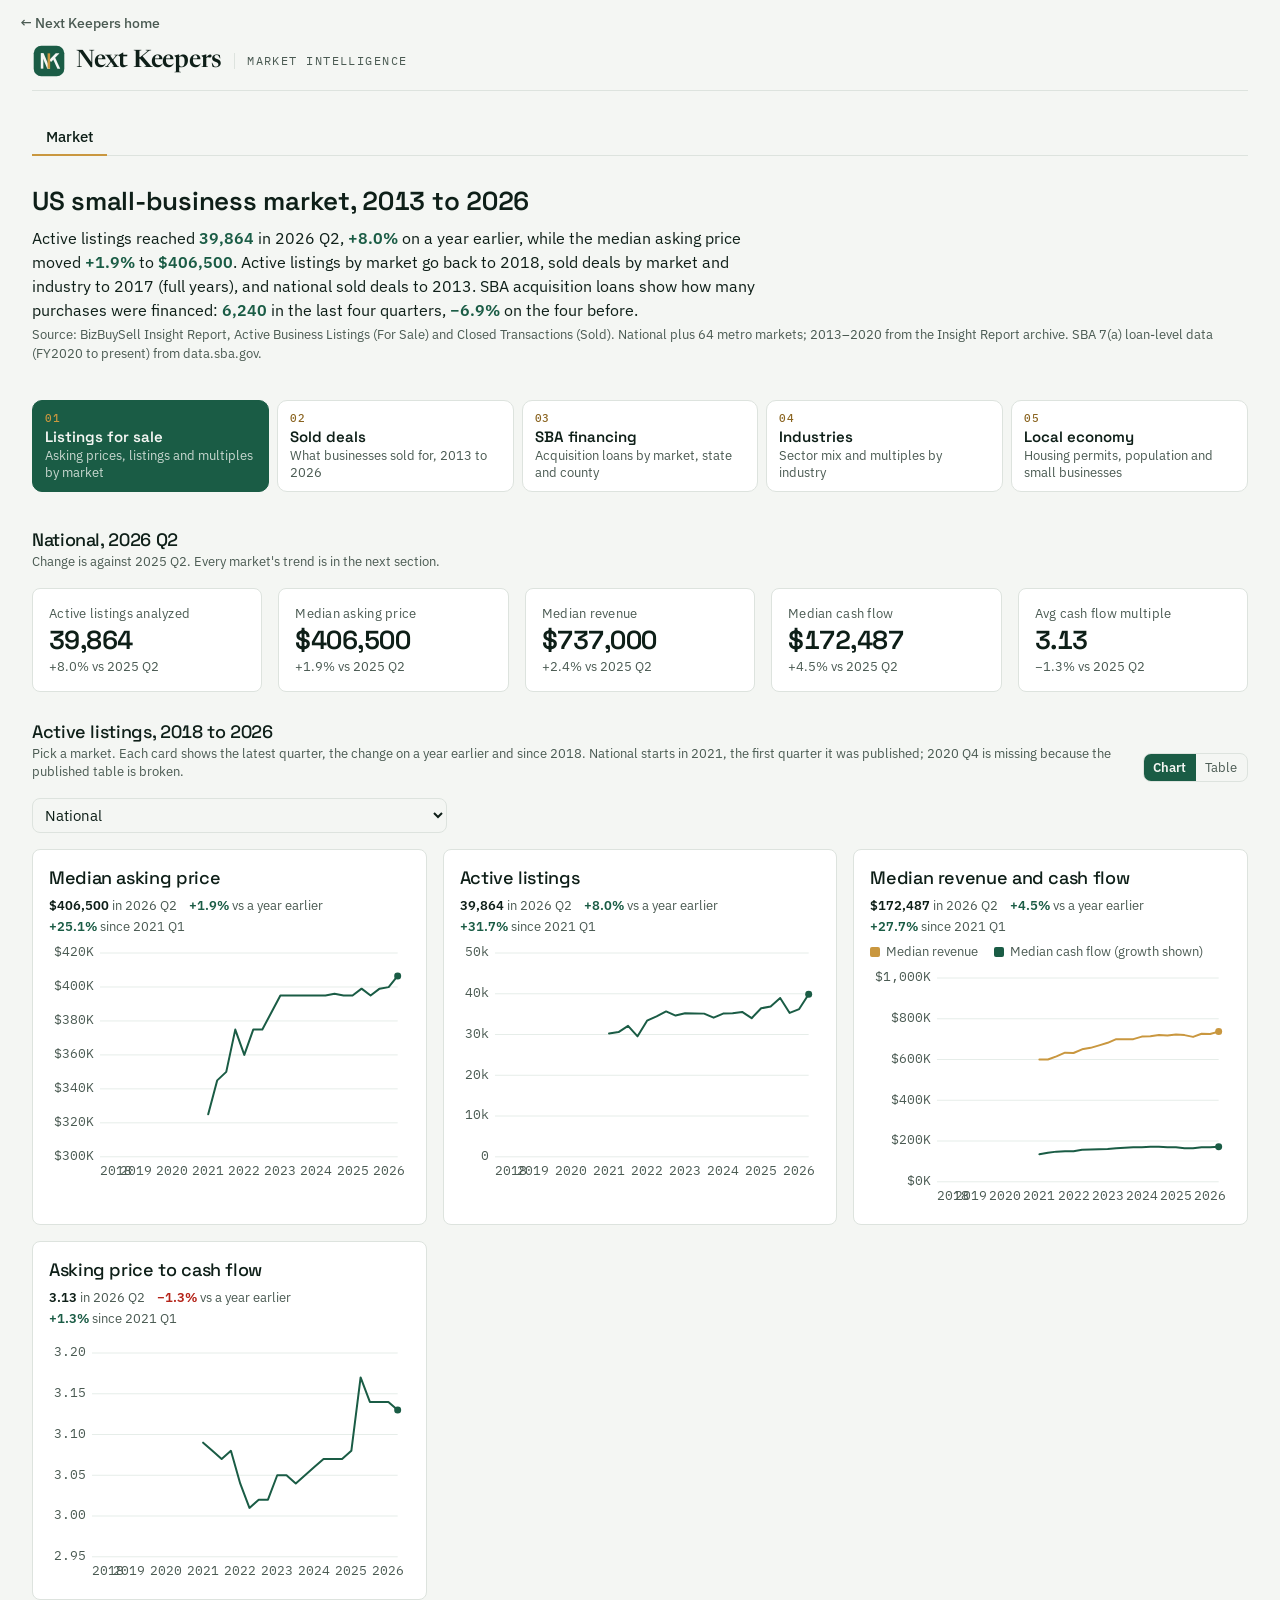
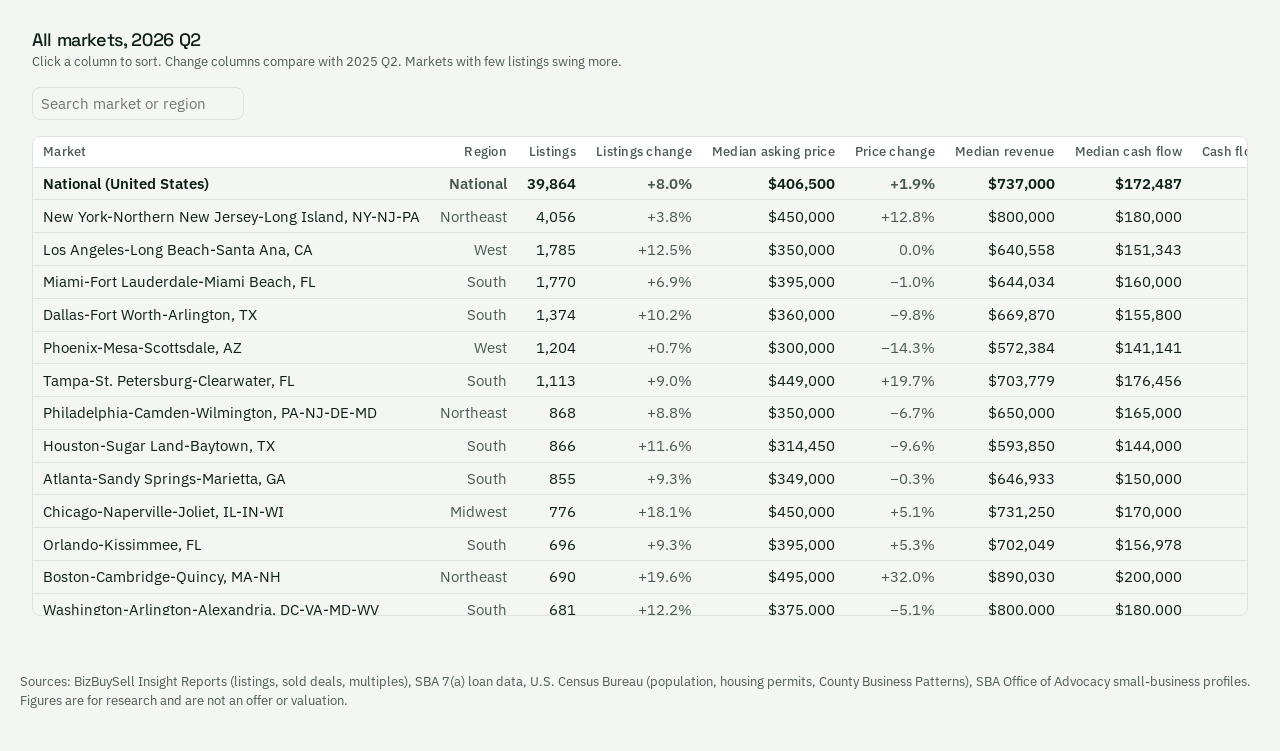
==== dashboard/index.html @ ddbd8c51 "Add Next Keepers landing page and market dashboard Static site for GitHub Pages: - index.html: landi" ====
<!doctype html>
<html lang="en">
<head>
<meta charset="utf-8">
<meta name="viewport" content="width=device-width, initial-scale=1">
<title>Market Intelligence | Next Keepers</title>
<meta name="description" content="US small-business market data: active listings, sold deals, multiples, SBA acquisition financing and local economy, 2013 to 2026.">
<link rel="icon" href="data:image/svg+xml,%3Csvg xmlns='http://www.w3.org/2000/svg' viewBox='0 0 120 120'%3E%3Crect x='6' y='6' width='108' height='108' rx='27' fill='%231A5C45'/%3E%3Crect x='31' y='33' width='9' height='54' fill='%23F4F6F3'/%3E%3Cpath d='M31 33H41L64 87H54z' fill='%23F4F6F3'/%3E%3Crect x='55' y='33' width='9' height='54' fill='%23C9973F'/%3E%3C/svg%3E">
<link rel="preconnect" href="https://fonts.googleapis.com">
<link rel="preconnect" href="https://fonts.gstatic.com" crossorigin>
<link rel="stylesheet" href="https://fonts.googleapis.com/css2?family=Newsreader:opsz,wght@6..72,500..600&family=Space+Grotesk:wght@500;600;700&family=IBM+Plex+Sans:wght@400;500;600&family=IBM+Plex+Mono:wght@400;500&display=swap">
<style>
html, body { margin: 0; background: #F4F6F3; }
@media (prefers-color-scheme: dark) { :root:not([data-theme="light"]) html, :root:not([data-theme="light"]) body { background: #0E1F18; } }
.site-back { display: block; max-width: 1280px; margin: 0 auto; padding: 14px 20px 0; box-sizing: border-box; font: 500 14px 'IBM Plex Sans', system-ui, sans-serif; }
.site-back a { color: #4A5A52; text-decoration: none; }
.site-back a:hover { color: #1A5C45; text-decoration: underline; }
@media (prefers-color-scheme: dark) { .site-back a { color: #A9BCB2; } .site-back a:hover { color: #6FC29A; } }
#dash-root {
  --cds-font-size-caption: 0.8125rem; --cds-font-size-body: 0.9375rem; --cds-font-size-heading: 1.125rem; --cds-font-size-title: 1.625rem;
  --cds-font-weight-medium: 500;
  --cds-pad-xs: 0.25rem; --cds-pad-sm: 0.5rem; --cds-pad-lg: 1rem;
  --cds-gap-sm: 0.5rem; --cds-gap-md: 1rem; --cds-gap-lg: 1.5rem;
  --cds-shadow-popover: 0 6px 20px rgba(14, 31, 24, 0.16); --cds-dur-slow: 0.3s;
}
#dash-root { max-width: 1280px; margin: 0 auto; padding: 8px 20px 56px; box-sizing: border-box; }
.site-foot { max-width: 1280px; margin: 0 auto; padding: 0 20px 40px; box-sizing: border-box; font: 400 13px/1.5 'IBM Plex Sans', system-ui, sans-serif; color: #4A5A52; }
@media (prefers-color-scheme: dark) { .site-foot { color: #A9BCB2; } }
</style>
<style>
/* Next Keepers brand: deep green + gold on a sage-white ground; Space Grotesk headings, IBM Plex Sans body, Plex Mono figures */
#dash-root {
  --color-bg: #F4F6F3; --color-panel: #FFFFFF; --color-fg: #0E1F18; --color-fg-muted: #4A5A52; --color-border-line: #DDE3DE;
  --color-ok: #1A5C45; --color-warn: #A97A28; --color-bad: #B42318;
  --cds-surface-popover: #FFFFFF; --cds-border: #DDE3DE; --cds-text-secondary: #4A5A52; --cds-radius: 8px;
  --cds-chart-grid: #E6EDE9; --cds-chart-muted: #A9BCB2; --cds-chart-reference: #4A5A52;
  --nk-c0: #1A5C45; --nk-c1: #C9973F; --nk-c2: #6E9A86; --nk-c3: #B4532A; --nk-c4: #0E1F18;
  --nk-green: #1A5C45; --nk-deep: #10251C; --nk-gold: #C9973F; --nk-gold-ink: #8A6420; --nk-tint: #E3EFE9; --nk-on: #F4F6F3;
  --font-anthropic-sans: 'IBM Plex Sans', system-ui, sans-serif;
  --font-anthropic-serif: 'Space Grotesk', system-ui, sans-serif;
  background: var(--color-bg); color: var(--color-fg);
}
@media (prefers-color-scheme: dark) { :root:not([data-theme="light"]) #dash-root { --color-bg: #0E1F18; --color-panel: #152B22; --color-fg: #F4F6F3; --color-fg-muted: #A9BCB2; --color-border-line: #2A4538;
  --color-ok: #6FC29A; --color-warn: #D9AE5E; --color-bad: #F28B6C;
  --cds-surface-popover: #1A3329; --cds-border: #2A4538; --cds-text-secondary: #A9BCB2;
  --cds-chart-grid: #21392E; --cds-chart-muted: #5E7A6C; --cds-chart-reference: #A9BCB2;
  --nk-c0: #6FC29A; --nk-c1: #D9AE5E; --nk-c2: #A9BCB2; --nk-c3: #E58A63; --nk-c4: #F4F6F3;
  --nk-green: #2E7A5C; --nk-deep: #0A1712; --nk-gold: #D9AE5E; --nk-gold-ink: #D9AE5E; --nk-tint: #1E3A2F; --nk-on: #F4F6F3; } }
:root[data-theme="dark"] #dash-root { --color-bg: #0E1F18; --color-panel: #152B22; --color-fg: #F4F6F3; --color-fg-muted: #A9BCB2; --color-border-line: #2A4538;
  --color-ok: #6FC29A; --color-warn: #D9AE5E; --color-bad: #F28B6C;
  --cds-surface-popover: #1A3329; --cds-border: #2A4538; --cds-text-secondary: #A9BCB2;
  --cds-chart-grid: #21392E; --cds-chart-muted: #5E7A6C; --cds-chart-reference: #A9BCB2;
  --nk-c0: #6FC29A; --nk-c1: #D9AE5E; --nk-c2: #A9BCB2; --nk-c3: #E58A63; --nk-c4: #F4F6F3;
  --nk-green: #2E7A5C; --nk-deep: #0A1712; --nk-gold: #D9AE5E; --nk-gold-ink: #D9AE5E; --nk-tint: #1E3A2F; --nk-on: #F4F6F3; }
.lx .nk-bar { display: flex; align-items: center; justify-content: space-between; gap: 1rem; flex-wrap: wrap; padding: .25rem 0 .75rem; border-bottom: 1px solid var(--color-border-line); }
.lx .nk-brand { display: flex; align-items: center; gap: .625rem; text-decoration: none; color: var(--color-fg); }
.lx .nk-word { font-family: Newsreader, Georgia, serif; font-weight: 560; font-size: 1.5rem; letter-spacing: -0.01em; line-height: 1; font-variation-settings: 'opsz' 72; }
.lx .nk-tag { font-family: 'IBM Plex Mono', ui-monospace, monospace; font-size: .75rem; letter-spacing: .12em; text-transform: uppercase; color: var(--color-fg-muted); padding-left: .75rem; margin-left: .125rem; border-left: 1px solid var(--color-border-line); line-height: 1.4; }
.lx h1, .lx h2, .lx h3 { font-family: 'Space Grotesk', system-ui, sans-serif; letter-spacing: -0.02em; }
.lx h1 { font-weight: 600 !important; }
.lx .lx-kpi .lx-val { font-family: 'Space Grotesk', system-ui, sans-serif !important; font-weight: 600 !important; letter-spacing: -0.02em; }
.lx .lx-kpi .lx-label, .lx .dl-lab, .lx thead th { letter-spacing: .02em; }
.lx td, .lx .lx-chg, .lx .lx-tick, .lx .lx-tip b, .lx .dl-sl-h b, .lx .sc-total { font-variant-numeric: tabular-nums; }
.lx .lx-tick { font-family: 'IBM Plex Mono', ui-monospace, monospace !important; font-size: 11px; }
.lx .lx-card { border-radius: 12px; }
.lx .lx-kpi { border-top: 3px solid var(--nk-green); }
.lx .dl-tabs button[aria-selected=true] { border-bottom-color: var(--nk-gold) !important; }
.lx .dl-btn { background: var(--nk-green) !important; border-color: var(--nk-green) !important; color: var(--nk-on) !important; border-radius: 8px !important; }
.lx .dl-btn.ghost { background: transparent !important; color: var(--color-fg) !important; border-color: var(--color-border-line) !important; }
.lx .lx-seg button[aria-pressed=true] { background: var(--nk-green) !important; color: var(--nk-on) !important; }
.lx .dl-sl input[type=range] { accent-color: var(--nk-green) !important; }
.lx input[type=checkbox] { accent-color: var(--nk-green); }
.lx td.score .bar i, .lx .sc-part .b i { background: var(--nk-green) !important; }
.lx tr.sel td, .lx table.dl-click tbody tr:hover td { background: var(--nk-tint) !important; }
.lx .lx-take b { color: var(--nk-green); }
@media (prefers-color-scheme: dark) { :root:not([data-theme="light"]) .lx .lx-take b { color: var(--nk-c0); } }
:root[data-theme="dark"] .lx .lx-take b { color: var(--nk-c0); }
.lx a { color: inherit; }
</style>
<!-- PUBLIC MODE: "Your listings" and "Deal finder" run on individual marketplace listings, which are
     not published in this repo. To switch them on in a private copy, add data/listings.json and delete this block. -->
<style id="public-mode">
#tab-mine, #tab-deals, #pg-mine, #pg-deals { display: none !important; }
</style>
<script>
  // Old shared links that pointed at the private tabs open the Market tab instead.
  if (/[?&]page=(mine|deals)/.test(location.search) || /#(pg-deals|dl-|pg-mine|mn-)/.test(location.hash)) {
    history.replaceState(null, '', location.pathname);
  }
</script>
<script src="../assets/js/vendor/d3.min.js"></script>
<script>window.DASH_SKIP = ["listings"]; // private data: not in this repo, so do not even request it</script>
<script src="dash-runtime.js"></script>
</head>
<body>
<p class="site-back"><a href="../">&larr; Next Keepers home</a></p>
<div id="dash-root">
<style>
#dash-root { --dash-gutter: clamp(1rem, 3vw, 2rem); }
.lx { max-width: 76rem; margin-inline: auto; display: flex; flex-direction: column; gap: 1.75rem; font-family: var(--font-anthropic-sans); color: var(--color-fg); font-variant-numeric: tabular-nums; }
.lx * { box-sizing: border-box; }
.lx h1 { font-family: var(--font-anthropic-serif); font-weight: 400; font-size: var(--cds-font-size-title); margin: 0; letter-spacing: -0.01em; }
.lx h2 { font-size: var(--cds-font-size-heading); font-weight: var(--cds-font-weight-medium); margin: 0; }
.lx .lx-take { margin: .5rem 0 0; max-width: 46rem; line-height: 1.5; color: var(--color-fg); }
.lx .lx-take b { font-weight: 600; }
.lx .lx-sub { margin: .25rem 0 0; color: var(--color-fg-muted); font-size: var(--cds-font-size-caption); line-height: 1.45; }
.lx section { display: flex; flex-direction: column; gap: var(--cds-gap-md); min-width: 0; }
.lx .lx-sechead { display: flex; flex-direction: column; gap: .125rem; }
.lx .lx-grid { display: grid; gap: var(--cds-gap-md); grid-template-columns: repeat(auto-fit, minmax(min(100%, 20rem), 1fr)); }
.lx .lx-kpis { display: grid; gap: var(--cds-gap-md); grid-template-columns: repeat(auto-fit, minmax(min(100%, 11rem), 1fr)); }
.lx .lx-card { background: var(--color-panel); border: 1px solid var(--color-border-line); border-radius: var(--cds-radius); padding: var(--cds-pad-lg); min-width: 0; display: flex; flex-direction: column; gap: var(--cds-gap-sm); }
.lx .lx-card h3 { margin: 0; font-size: var(--cds-font-size-heading); font-weight: var(--cds-font-weight-medium); }
.lx .lx-note { margin: 0; color: var(--color-fg-muted); font-size: var(--cds-font-size-caption); line-height: 1.4; }
.lx .lx-kpi { gap: .25rem; }
.lx .lx-kpi .lx-label { color: var(--color-fg-muted); font-size: var(--cds-font-size-caption); }
.lx .lx-kpi .lx-val { font-family: var(--font-anthropic-serif); font-weight: 400; font-size: var(--cds-font-size-title); line-height: 1.1; }
.lx .lx-kpi .lx-chg { font-size: var(--cds-font-size-caption); color: var(--color-fg-muted); }
.lx .lx-chart { position: relative; min-height: 240px; min-width: 0; }
.lx .lx-chart.tall { min-height: 280px; }
.lx .lx-chart svg { display: block; overflow: visible; }
.lx .lx-tick { fill: var(--color-fg-muted); font-size: var(--cds-font-size-caption); font-family: var(--font-anthropic-sans); }
.lx .lx-legend { display: flex; flex-wrap: wrap; gap: .25rem 1rem; font-size: var(--cds-font-size-caption); color: var(--color-fg-muted); }
.lx .lx-legend i { display: inline-block; width: .625rem; height: .625rem; border-radius: 2px; margin-right: .375rem; vertical-align: -1px; }
.lx .lx-tip { position: absolute; z-index: 5; pointer-events: none; background: var(--cds-surface-popover); border: 1px solid var(--cds-border); border-radius: var(--cds-radius); box-shadow: var(--cds-shadow-popover); padding: var(--cds-pad-xs) var(--cds-pad-sm); font-size: var(--cds-font-size-caption); white-space: nowrap; }
.lx .lx-tip .t { color: var(--cds-text-secondary); margin-bottom: 2px; }
.lx .lx-tip .r { display: flex; gap: .5rem; align-items: center; }
.lx .lx-tip .r i { width: .5rem; height: .5rem; border-radius: 2px; display: inline-block; }
.lx .lx-tip .r b { font-weight: 600; margin-left: auto; padding-left: .75rem; }
.lx .lx-controls { display: flex; flex-wrap: wrap; gap: var(--cds-gap-sm); align-items: center; }
.lx select, .lx input[type=search] { font: inherit; font-size: var(--cds-font-size-body); color: var(--color-fg); background: var(--color-bg); border: 1px solid var(--color-border-line); border-radius: var(--cds-radius); padding: .375rem .5rem; max-width: 100%; min-width: 0; }
.lx input[type=search] { min-width: 12rem; }
.lx .lx-tablebox { max-height: 30rem; overflow: auto; border: 1px solid var(--color-border-line); border-radius: var(--cds-radius); background: var(--color-bg); }
.lx table { border-collapse: collapse; width: 100%; font-size: var(--cds-font-size-body); }
.lx th, .lx td { padding: .4rem .625rem; text-align: right; white-space: nowrap; border-bottom: 1px solid var(--color-border-line); }
.lx th:first-child, .lx td:first-child { text-align: left; }
.lx thead th { position: sticky; top: 0; background: var(--color-panel); z-index: 1; font-weight: var(--cds-font-weight-medium); font-size: var(--cds-font-size-caption); color: var(--color-fg-muted); }
.lx thead th button { all: unset; cursor: pointer; padding: 0; }
.lx thead th button:hover, .lx thead th button:focus-visible { color: var(--color-fg); text-decoration: underline; }
.lx td.muted { color: var(--color-fg-muted); }
.lx tr.nat td { font-weight: 600; }
.lx .lx-gaps td { white-space: normal; text-align: left; vertical-align: top; min-width: 9rem; line-height: 1.4; }
.lx .lx-gaps td:nth-child(4) { min-width: 16rem; }
.lx .pill { display: inline-block; padding: .0625rem .5rem; border-radius: 999px; font-size: var(--cds-font-size-caption); font-weight: 600; }
.lx .pill.Missing { background: color-mix(in srgb, var(--color-bad) 22%, var(--color-panel)); color: var(--color-bad); }
.lx .pill.Check { background: color-mix(in srgb, var(--color-warn) 24%, var(--color-panel)); color: var(--color-warn); }
.lx .pill.Verify { background: color-mix(in srgb, var(--color-warn) 14%, var(--color-panel)); color: var(--color-warn); }
.lx .pill.Info { background: var(--color-panel); border: 1px solid var(--color-border-line); color: var(--color-fg-muted); }
.lx .lx-stats { display: flex; flex-wrap: wrap; gap: .25rem 1.5rem; font-size: var(--cds-font-size-body); }
.lx .lx-stats span.k { color: var(--color-fg-muted); margin-right: .375rem; }
.lx .lx-stats b { font-weight: 600; }
.lx .lx-swatch { display: inline-block; width: .75rem; height: .75rem; border-radius: 2px; margin-right: .25rem; vertical-align: -1px; }
.lx .s-complete { background: color-mix(in srgb, var(--color-ok) 40%, var(--color-panel)); }
.lx .s-recovered { background: color-mix(in srgb, var(--color-warn) 70%, var(--color-panel)); }
.lx .s-partial { background: color-mix(in srgb, var(--color-warn) 45%, var(--color-bad)); }
.lx .s-missing { background: var(--color-bad); }
.lx .lx-heatbox { position: relative; max-height: 32rem; overflow: auto; border: 1px solid var(--color-border-line); border-radius: var(--cds-radius); background: var(--color-bg); padding: .5rem; }
.lx .lx-heat { display: grid; grid-template-columns: 7.5rem repeat(22, minmax(.75rem, 1fr)); gap: 2px; min-width: 30rem; align-items: center; }
.lx .lx-heat .h { font-size: .625rem; color: var(--color-fg-muted); text-align: center; position: sticky; top: -.5rem; background: var(--color-bg); padding-block: .25rem; z-index: 1; }
.lx .lx-heat .m { font-size: var(--cds-font-size-caption); overflow: hidden; text-overflow: ellipsis; white-space: nowrap; padding-right: .375rem; }
.lx .lx-heat .c { height: .875rem; border-radius: 2px; }
.lx .lx-strip { display: grid; grid-template-columns: repeat(22, minmax(0, 1fr)); gap: 2px; min-width: 0; }
.lx .lx-strip .c { height: 1.5rem; border-radius: 2px; }
.lx .lx-strip .q { font-size: .625rem; color: var(--color-fg-muted); text-align: center; padding-top: .125rem; overflow: hidden; }
.lx .lx-fail { position: absolute; inset: 0; display: flex; align-items: center; justify-content: center; gap: .375rem; color: var(--color-fg-muted); font-size: var(--cds-font-size-caption); }
.lx .lx-fail::before { content: ""; width: .375rem; height: .375rem; border-radius: 50%; background: var(--color-bad); }
.lx [data-dash-source-state=empty] { color: transparent; }
.lx [data-dash-source-state=refreshing] { opacity: .5; transition: opacity var(--cds-dur-slow); }

.lx .lx-usmap svg { display: block; width: 100%; height: auto; max-width: 62rem; margin-inline: auto; }
.lx .lx-usmap path.st { stroke: var(--color-panel); stroke-width: .75; cursor: default; }
.lx .lx-usmap path.st:hover, .lx .lx-usmap path.st.on { stroke: var(--color-fg); stroke-width: 1.5; }
.lx .lx-usmap text { font-family: var(--font-anthropic-sans); font-size: 11px; text-anchor: middle; pointer-events: none; fill: var(--color-fg); }
.lx .lx-usmap text.v { font-size: 9.5px; opacity: .85; }
.lx .lx-usmap text.dark { fill: var(--color-bg); }
.lx .lx-tiles { display: grid; grid-template-columns: repeat(12, minmax(0, 1fr)); gap: 3px; max-width: 46rem; }
.lx .lx-tiles .t { aspect-ratio: 1; border-radius: 3px; display: flex; flex-direction: column; align-items: center; justify-content: center; font-size: clamp(.5rem, 1.6vw, .75rem); font-weight: 600; color: var(--color-fg); cursor: default; min-width: 0; overflow: hidden; }
.lx .lx-tiles .t span { font-weight: 400; font-size: .85em; opacity: .85; }
.lx .lx-tiles .t.dark { color: var(--color-bg); }
.lx .lx-scale { display: flex; align-items: center; gap: .375rem; font-size: var(--cds-font-size-caption); color: var(--color-fg-muted); flex-wrap: wrap; }
.lx .lx-scale i { display: inline-block; width: 1.5rem; height: .625rem; border-radius: 2px; }
.lx .lx-bars { display: flex; flex-direction: column; gap: .3rem; }
.lx .lx-bar { display: grid; grid-template-columns: minmax(0, 15rem) minmax(0, 1fr) auto; gap: .5rem; align-items: center; font-size: var(--cds-font-size-caption); }
.lx .lx-bar .n { overflow: hidden; text-overflow: ellipsis; white-space: nowrap; }
.lx .lx-bar .b { height: .8rem; border-radius: 2px; min-width: 2px; }
.lx .lx-bar .v { white-space: nowrap; color: var(--color-fg-muted); }
.lx .lx-bar .v b { color: var(--color-fg); font-weight: 600; }
.lx .lx-seg { display: inline-flex; border: 1px solid var(--color-border-line); border-radius: var(--cds-radius); overflow: hidden; }
.lx .lx-seg button { all: unset; cursor: pointer; padding: .3rem .6rem; font-size: var(--cds-font-size-caption); color: var(--color-fg-muted); }
.lx .lx-seg button[aria-pressed=true] { background: var(--color-panel); color: var(--color-fg); font-weight: 600; }
.lx .lx-seg button:focus-visible { outline: 2px solid var(--color-fg); outline-offset: -2px; }
@media (max-width: 40rem) { .lx .lx-bar { grid-template-columns: minmax(0, 8rem) minmax(0, 1fr) auto; } }

.lx #pg-market, .lx #pg-deals, .lx #pg-hist { display: flex; flex-direction: column; gap: 1.75rem; }
.lx #pg-market[hidden], .lx #pg-deals[hidden], .lx #pg-hist[hidden] { display: none; }
.lx .dl-tabs { display: flex; gap: .25rem; border-bottom: 1px solid var(--color-border-line); }
.lx .dl-tabs button { all: unset; cursor: pointer; padding: .5rem .875rem; font-size: var(--cds-font-size-body); color: var(--color-fg-muted); border-bottom: 2px solid transparent; margin-bottom: -1px; }
.lx .dl-tabs button[aria-selected=true] { color: var(--color-fg); border-bottom-color: var(--color-fg); font-weight: var(--cds-font-weight-medium); }
.lx .dl-tabs button:focus-visible, .lx .dl-btn:focus-visible { outline: 2px solid var(--color-fg); outline-offset: 2px; }
.lx .dl-form { display: grid; gap: var(--cds-gap-sm) var(--cds-gap-md); grid-template-columns: repeat(auto-fill, minmax(min(100%, 11rem), 1fr)); }
.lx .dl-form label { display: flex; flex-direction: column; gap: .25rem; font-size: var(--cds-font-size-caption); color: var(--color-fg-muted); min-width: 0; }
.lx .dl-form label.wide { grid-column: span 2; }
@media (max-width: 30rem) { .lx .dl-form label.wide { grid-column: auto; } }
.lx .dl-form input, .lx .dl-saverow input[type=text] { font: inherit; font-size: var(--cds-font-size-body); color: var(--color-fg); background: var(--color-bg); border: 1px solid var(--color-border-line); border-radius: var(--cds-radius); padding: .375rem .5rem; min-width: 0; width: 100%; }
.lx .dl-saverow input[type=text] { width: auto; min-width: 10rem; }
.lx .dl-form select { width: 100%; }
.lx .dl-lab { font-size: var(--cds-font-size-caption); color: var(--color-fg-muted); }
.lx .dl-checks { display: flex; flex-wrap: wrap; gap: .5rem 1.25rem; font-size: var(--cds-font-size-body); }
.lx .dl-checks label { display: inline-flex; gap: .375rem; align-items: center; cursor: pointer; }
.lx .dl-inds { display: flex; flex-direction: column; gap: .375rem; }
.lx .dl-chips { display: flex; flex-wrap: wrap; gap: .375rem; }
.lx .dl-chips button { all: unset; cursor: pointer; font-size: var(--cds-font-size-caption); padding: .25rem .625rem; border-radius: 999px; border: 1px solid var(--color-border-line); color: var(--color-fg-muted); }
.lx .dl-chips button[aria-pressed=true] { background: var(--color-fg); color: var(--color-bg); border-color: var(--color-fg); }
.lx .dl-chips button:focus-visible { outline: 2px solid var(--color-fg); outline-offset: 2px; }
.lx .dl-btn { font: inherit; font-size: var(--cds-font-size-body); cursor: pointer; padding: .375rem .875rem; border-radius: var(--cds-radius); border: 1px solid var(--color-fg); background: var(--color-fg); color: var(--color-bg); }
.lx .dl-btn.ghost { background: transparent; color: var(--color-fg); border-color: var(--color-border-line); }
.lx .dl-btn:disabled { opacity: .45; cursor: default; }
.lx table.dl-click tbody tr { cursor: pointer; }
.lx table.dl-click tbody tr:hover td, .lx tr.sel td { background: color-mix(in srgb, var(--color-fg) 6%, transparent); }
.lx td.good { color: var(--color-ok); font-weight: 600; }
.lx td.warn { color: var(--color-warn); font-weight: 600; }
.lx td a { color: inherit; text-decoration: underline; text-decoration-color: var(--color-border-line); text-underline-offset: 2px; }
.lx td.wrap { white-space: normal; min-width: 14rem; max-width: 22rem; }
.lx .dl-sub { margin: .25rem 0 0; font-size: var(--cds-font-size-body); font-weight: var(--cds-font-weight-medium); }
.lx .dl-form label { justify-content: flex-end; }
.lx .dl-res { display: flex; flex-direction: column; gap: .375rem; }
.lx .dl-sliders { display: grid; gap: var(--cds-gap-md) var(--cds-gap-lg, 1.5rem); grid-template-columns: repeat(auto-fit, minmax(min(100%, 15rem), 1fr)); }
.lx .dl-sl { display: flex; flex-direction: column; gap: .25rem; min-width: 0; }
.lx .dl-sl-h { display: flex; justify-content: space-between; align-items: baseline; gap: .5rem; font-size: var(--cds-font-size-caption); color: var(--color-fg-muted); }
.lx .dl-sl-h b { color: var(--color-fg); font-size: var(--cds-font-size-body); font-weight: 600; white-space: nowrap; }
.lx .dl-sl input[type=range] { width: 100%; accent-color: var(--color-fg); margin: 0; cursor: pointer; }
.lx .dl-sl-s { display: flex; justify-content: space-between; font-size: .6875rem; color: var(--color-fg-muted); }
.lx .dl-filters { display: grid; gap: var(--cds-gap-sm) var(--cds-gap-md); grid-template-columns: repeat(auto-fit, minmax(min(100%, 13rem), 1fr)); align-items: end; }
.lx .dl-filters label { display: flex; flex-direction: column; gap: .25rem; font-size: var(--cds-font-size-caption); color: var(--color-fg-muted); min-width: 0; }
.lx .dl-filters input[type=search], .lx .dl-filters select { width: 100%; }
.lx .pk { position: relative; display: flex; flex-direction: column; gap: .25rem; min-width: 0; }
.lx .pk-btn { all: unset; box-sizing: border-box; cursor: pointer; font-size: var(--cds-font-size-body); color: var(--color-fg); background: var(--color-bg); border: 1px solid var(--color-border-line); border-radius: var(--cds-radius); padding: .375rem 1.75rem .375rem .5rem; white-space: nowrap; overflow: hidden; text-overflow: ellipsis; position: relative; width: 100%; }
.lx .pk-btn::after { content: ""; position: absolute; right: .625rem; top: 50%; width: .375rem; height: .375rem; border-right: 1.5px solid var(--color-fg-muted); border-bottom: 1.5px solid var(--color-fg-muted); transform: translateY(-70%) rotate(45deg); }
.lx .pk-btn:focus-visible { outline: 2px solid var(--color-fg); outline-offset: 2px; }
.lx .pk-pop { position: absolute; top: calc(100% + 4px); left: 0; z-index: 30; width: min(24rem, calc(100vw - 2.5rem)); background: var(--cds-surface-popover, var(--color-panel)); border: 1px solid var(--cds-border, var(--color-border-line)); border-radius: var(--cds-radius); box-shadow: var(--cds-shadow-popover); padding: .5rem; display: flex; flex-direction: column; gap: .5rem; }
.lx .pk-pop[hidden] { display: none; }
.lx .pk-pop input[type=search] { width: 100%; min-width: 0; }
.lx .pk-list { max-height: 16rem; overflow: auto; display: flex; flex-direction: column; }
.lx .pk-opt { display: flex; gap: .5rem; align-items: center; padding: .3rem .25rem; border-radius: 4px; cursor: pointer; font-size: var(--cds-font-size-body); color: var(--color-fg); }
.lx .pk-opt:hover { background: color-mix(in srgb, var(--color-fg) 6%, transparent); }
.lx .pk-opt .pk-n { margin-left: auto; color: var(--color-fg-muted); font-size: var(--cds-font-size-caption); }
.lx .pk-foot { display: flex; justify-content: space-between; gap: .5rem; }
.lx details.dl-more > summary { cursor: pointer; color: var(--color-fg-muted); font-size: var(--cds-font-size-caption); width: fit-content; }
.lx details.dl-more > summary:hover { color: var(--color-fg); }
.lx details.dl-more[open] > summary { margin-bottom: .5rem; }
.lx details.dl-more .dl-morebody { display: flex; flex-direction: column; gap: var(--cds-gap-sm); }
.lx [hidden] { display: none !important; }
.lx .vt-head { display: flex; justify-content: space-between; align-items: flex-end; gap: .75rem 1.5rem; flex-wrap: wrap; }
.lx .vt-head > div:first-child { display: flex; flex-direction: column; gap: .125rem; min-width: 0; flex: 1 1 22rem; }
.lx .g-line { margin: 0; font-size: var(--cds-font-size-caption); color: var(--color-fg-muted); display: flex; flex-wrap: wrap; gap: .25rem .75rem; }
.lx .g-line b { color: var(--color-fg); font-weight: 600; }
.lx .g-up { color: var(--color-ok); font-weight: 600; }
.lx .g-down { color: var(--color-bad); font-weight: 600; }
.lx td.g-up, .lx td.g-down { font-weight: 500; }
.lx .nk-subnav { position: sticky; top: 0; z-index: 15; display: grid; grid-template-columns: repeat(5, minmax(0, 1fr)); gap: .5rem; padding: .5rem 0; background: var(--color-bg); }
.lx .nk-subnav button { all: unset; box-sizing: border-box; cursor: pointer; display: flex; flex-direction: column; gap: .125rem; padding: .625rem .75rem; border: 1px solid var(--color-border-line); border-radius: 10px; background: var(--color-panel); font-family: 'Space Grotesk', system-ui, sans-serif; font-weight: 600; font-size: var(--cds-font-size-body); color: var(--color-fg); min-width: 0; }
.lx .nk-subnav button .n { font-family: 'IBM Plex Mono', ui-monospace, monospace; font-size: .6875rem; font-weight: 500; color: var(--nk-gold-ink); letter-spacing: .08em; }
.lx .nk-subnav button .d { font-family: 'IBM Plex Sans', system-ui, sans-serif; font-weight: 400; font-size: var(--cds-font-size-caption); color: var(--color-fg-muted); line-height: 1.3; }
.lx .nk-subnav button:hover { border-color: var(--nk-green); }
.lx .nk-subnav button[aria-pressed=true] { background: var(--nk-green); border-color: var(--nk-green); color: var(--nk-on); }
.lx .nk-subnav button[aria-pressed=true] .n { color: var(--nk-gold); }
.lx .nk-subnav button[aria-pressed=true] .d { color: color-mix(in srgb, var(--nk-on) 80%, transparent); }
.lx .nk-subnav button:focus-visible { outline: 2px solid var(--color-fg); outline-offset: 2px; }
@media (max-width: 52rem) { .lx .nk-subnav { grid-template-columns: repeat(3, minmax(0, 1fr)); } .lx .nk-subnav button .d { display: none; } }
.lx .ind-pick { display: flex; flex-wrap: wrap; gap: .5rem; align-items: center; }
.lx .ind-pick input[type=search] { min-width: min(100%, 22rem); }
.lx td.tl, .lx th.tl { text-align: left; }
.lx .lx-bar .stk { display: flex; height: .8rem; }
.lx .lx-bar .stk i { height: 100%; min-width: 1px; }
.lx .lx-bar .stk i:first-child { border-radius: 2px 0 0 2px; }
.lx .lx-bar .stk i:last-child { border-radius: 0 2px 2px 0; }
.lx .sc-crit { display: grid; grid-template-columns: minmax(9rem, 13rem) 5.5rem minmax(0, 1fr); gap: .5rem 1rem; align-items: start; }
.lx .sc-crit .h { font-size: var(--cds-font-size-caption); color: var(--color-fg-muted); }
.lx .sc-crit .n { font-weight: var(--cds-font-weight-medium); padding-top: .375rem; }
.lx .sc-crit input { font: inherit; font-size: var(--cds-font-size-body); color: var(--color-fg); background: var(--color-bg); border: 1px solid var(--color-border-line); border-radius: var(--cds-radius); padding: .375rem .5rem; width: 100%; min-width: 0; }
.lx .sc-crit input:disabled { opacity: .45; }
.lx .sc-crit .d { font-size: var(--cds-font-size-caption); color: var(--color-fg-muted); line-height: 1.4; padding-top: .375rem; }
.lx .sc-crit .off { opacity: .5; }
@media (max-width: 36rem) { .lx .sc-crit { grid-template-columns: minmax(0, 1fr) 5rem; } .lx .sc-crit .d { grid-column: 1 / -1; padding-top: 0; } .lx .sc-crit .h.dh { display: none; } }
.lx td.score b { font-weight: 600; }
.lx td.score .bar { display: inline-block; vertical-align: middle; width: 3rem; height: .4rem; border-radius: 2px; background: var(--color-border-line); margin-right: .375rem; overflow: hidden; }
.lx td.score .bar i { display: block; height: 100%; background: var(--color-fg); }
.lx .sc-parts { display: flex; flex-direction: column; gap: .3rem; }
.lx .sc-part { display: grid; grid-template-columns: minmax(0, 11rem) minmax(0, 1fr) 3rem; gap: .5rem; align-items: center; font-size: var(--cds-font-size-caption); }
.lx .sc-part .b { height: .5rem; border-radius: 2px; background: var(--color-border-line); overflow: hidden; }
.lx .sc-part .b i { display: block; height: 100%; background: var(--color-fg); }
.lx .sc-part span:last-child { text-align: right; font-weight: 600; }
.lx .sc-total { font-family: var(--font-anthropic-serif); font-size: var(--cds-font-size-title); line-height: 1.1; }
.lx .dl-res h3 { margin-top: .75rem; }
.lx .dl-kv { display: flex; justify-content: space-between; gap: 1rem; border-bottom: 1px dashed var(--color-border-line); padding-bottom: .25rem; font-size: var(--cds-font-size-body); }
.lx .dl-kv span { color: var(--color-fg-muted); }
.lx .dl-kv b { font-weight: 600; text-align: right; }
.lx .dl-verdict { margin-top: .25rem; padding: .5rem .75rem; border-radius: var(--cds-radius); background: var(--color-bg); border: 1px solid var(--color-border-line); line-height: 1.45; }
.lx .dl-checklist { list-style: none; margin: 0; padding: 0; display: flex; flex-direction: column; gap: .25rem; font-size: var(--cds-font-size-body); }
.lx .dl-checklist li::before { content: "•"; margin-right: .5rem; }
.lx .dl-checklist li.ok::before { content: "✓"; color: var(--color-ok); }
.lx .dl-checklist li.no::before { content: "✗"; color: var(--color-bad); }
.lx .dl-checklist li.unk::before { content: "?"; color: var(--color-warn); }
@media (max-width: 30rem) { .lx .lx-heat { grid-template-columns: 5.5rem repeat(22, minmax(.75rem, 1fr)); } }
</style>

<div class="lx" id="lx-top">
  <div class="nk-bar">
    <span class="nk-brand"><svg role="img" aria-label="Next Keepers" viewBox="0 0 120 120" width="34" height="34" style="display:block;flex-shrink:0"><rect x="6" y="6" width="108" height="108" rx="27" fill="#1A5C45"></rect><rect x="31" y="33" width="9" height="54" fill="#F4F6F3"></rect><path d="M31 33H41L64 87H54z" fill="#F4F6F3"></path><path d="M96.10 33L96.24 33.13L67.24 63.13L60.76 56.87L83.84 33z" fill="#F4F6F3"></path><path d="M89.69 87L72.50 49.27L80.70 45.53L99.58 87z" fill="#F4F6F3"></path><rect x="55" y="33" width="9" height="54" fill="#C9973F"></rect></svg><span class="nk-word">Next Keepers</span><span class="nk-tag">Market intelligence</span></span>
  </div>
  <nav class="dl-tabs" role="tablist" aria-label="Dashboard pages">
    <button type="button" role="tab" id="tab-market" aria-selected="true">Market</button>
    <button type="button" role="tab" id="tab-mine" aria-selected="false">Your listings</button>
    <button type="button" role="tab" id="tab-deals" aria-selected="false">Deal finder</button>
  </nav>
  <div id="pg-market">
  <header>
    <h1 id="lx-title">US small-business market, 2013 to 2026</h1>
    <p class="lx-take" id="lx-take">Active listings reached <b data-source="kpi" data-field="latest" data-where="metric=listings" id="t-list">—</b> in 2026 Q2, <b data-source="kpi" data-field="change_pct" data-where="metric=listings" id="t-listchg">—</b> on a year earlier, while the median asking price moved <b data-source="kpi" data-field="change_pct" data-where="metric=ask" id="t-askchg">—</b> to <b data-source="kpi" data-field="latest" data-where="metric=ask" id="t-ask">—</b>. Active listings by market go back to 2018, sold deals by market and industry to 2017 (full years), and national sold deals to 2013. SBA acquisition loans show how many purchases were financed: <b data-source="sba_kpi" data-field="latest" data-where="metric=acq_loans" id="t-sba">—</b> in the last four quarters, <b data-source="sba_kpi" data-field="change_pct" data-where="metric=acq_loans" id="t-sbachg">—</b> on the four before.</p>
    <p class="lx-sub">Source: BizBuySell Insight Report, Active Business Listings (For Sale) and Closed Transactions (Sold). National plus 64 metro markets; 2013–2020 from the Insight Report archive. SBA 7(a) loan-level data (FY2020 to present) from data.sba.gov.</p>
  </header>

  <nav class="nk-subnav" id="lx-subnav" aria-label="Market sections">
    <button type="button" data-cat="listings" aria-pressed="true"><span class="n">01</span>Listings for sale<span class="d">Asking prices, listings and multiples by market</span></button>
    <button type="button" data-cat="sold" aria-pressed="false"><span class="n">02</span>Sold deals<span class="d">What businesses sold for, 2013 to 2026</span></button>
    <button type="button" data-cat="financing" aria-pressed="false"><span class="n">03</span>SBA financing<span class="d">Acquisition loans by market, state and county</span></button>
    <button type="button" data-cat="industries" aria-pressed="false"><span class="n">04</span>Industries<span class="d">Sector mix and multiples by industry</span></button>
    <button type="button" data-cat="local" aria-pressed="false"><span class="n">05</span>Local economy<span class="d">Housing permits, population and small businesses</span></button>
  </nav>

  <section id="lx-headline" data-cat="listings" aria-label="National headline figures">
    <div class="lx-sechead"><h2>National, 2026 Q2</h2><p class="lx-note">Change is against 2025 Q2. Every market's trend is in the next section.</p></div>
    <div class="lx-kpis">
      <div class="lx-card lx-kpi"><span class="lx-label">Active listings analyzed</span><span class="lx-val" data-source="kpi" data-field="latest" data-where="metric=listings" id="k-listings">—</span><span class="lx-chg" data-source="kpi" data-field="change_pct" data-where="metric=listings" id="c-listings">—</span></div>
      <div class="lx-card lx-kpi"><span class="lx-label">Median asking price</span><span class="lx-val" data-source="kpi" data-field="latest" data-where="metric=ask" id="k-ask">—</span><span class="lx-chg" data-source="kpi" data-field="change_pct" data-where="metric=ask" id="c-ask">—</span></div>
      <div class="lx-card lx-kpi"><span class="lx-label">Median revenue</span><span class="lx-val" data-source="kpi" data-field="latest" data-where="metric=rev" id="k-rev">—</span><span class="lx-chg" data-source="kpi" data-field="change_pct" data-where="metric=rev" id="c-rev">—</span></div>
      <div class="lx-card lx-kpi"><span class="lx-label">Median cash flow</span><span class="lx-val" data-source="kpi" data-field="latest" data-where="metric=cf" id="k-cf">—</span><span class="lx-chg" data-source="kpi" data-field="change_pct" data-where="metric=cf" id="c-cf">—</span></div>
      <div class="lx-card lx-kpi"><span class="lx-label">Avg cash flow multiple</span><span class="lx-val" data-source="kpi" data-field="latest" data-where="metric=cfx" id="k-cfx">—</span><span class="lx-chg" data-source="kpi" data-field="change_pct" data-where="metric=cfx" id="c-cfx">—</span></div>
    </div>
  </section>

  <section id="lx-explore" data-cat="listings" aria-label="Active listings by market">
    <div class="vt-head"><div><h2>Active listings, 2018 to 2026</h2><p class="lx-note">Pick a market. Each card shows the latest quarter, the change on a year earlier and since 2018. National starts in 2021, the first quarter it was published; 2020 Q4 is missing because the published table is broken.</p></div><div class="lx-seg vt" data-vt="ex" role="group" aria-label="Show as"><button type="button" data-v="chart" aria-pressed="true">Chart</button><button type="button" data-v="table" aria-pressed="false">Table</button></div></div>
    <div class="lx-controls"><select id="sel-market" aria-label="Market"></select><span class="lx-legend" id="lg-ex"></span></div>
    <div class="lx-grid" data-view="ex:chart">
      <div class="lx-card"><h3>Median asking price</h3><p class="g-line" id="g-ask"></p><div class="lx-chart dash-skeleton" id="ch-ask" data-source="metrics active_history"></div></div>
      <div class="lx-card"><h3>Active listings</h3><p class="g-line" id="g-listings"></p><div class="lx-chart dash-skeleton" id="ch-list" data-source="metrics active_history"></div></div>
      <div class="lx-card"><h3>Median revenue and cash flow</h3><p class="g-line" id="g-cf"></p><div class="lx-legend" id="lg-fin"></div><div class="lx-chart dash-skeleton" id="ch-fin" data-source="metrics active_history"></div></div>
      <div class="lx-card"><h3>Asking price to cash flow</h3><p class="g-line" id="g-cfx"></p><div class="lx-legend" id="lg-mult"></div><div class="lx-chart dash-skeleton" id="ch-mult" data-source="metrics active_history"></div></div>
    </div>
    <div class="lx-tablebox" data-view="ex:table" hidden>
      <table class="lx-table" id="tbl-ex" data-source="metrics active_history" data-row-key="quarter">
        <thead><tr><th data-field="quarter">Quarter</th><th data-field="listings">Listings</th><th>vs year earlier</th><th data-field="ask">Median asking price</th><th>vs year earlier</th><th data-field="rev">Median revenue</th><th data-field="cf">Median cash flow</th><th>vs year earlier</th><th data-field="cfx">Price / cash flow</th><th data-field="revx">Price / revenue</th></tr></thead>
        <tbody></tbody>
      </table>
    </div>
  </section>

  <section id="lx-markets" data-cat="listings" aria-label="Market table">
    <div class="lx-sechead"><h2>All markets, 2026 Q2</h2><p class="lx-note">Click a column to sort. Change columns compare with 2025 Q2. Markets with few listings swing more.</p></div>
    <div class="lx-controls"><input type="search" id="tbl-q" placeholder="Search market or region" aria-label="Search markets"></div>
    <div class="lx-tablebox">
      <table class="lx-table" id="tbl-markets" data-source="latest" data-row-key="market">
        <thead><tr>
          <th data-field="market"><button data-sort="market">Market</button></th>
          <th data-field="region"><button data-sort="region">Region</button></th>
          <th data-field="listings"><button data-sort="listings">Listings</button></th>
          <th data-field="listings_yoy"><button data-sort="listings_yoy">Listings change</button></th>
          <th data-field="ask"><button data-sort="ask">Median asking price</button></th>
          <th data-field="ask_yoy"><button data-sort="ask_yoy">Price change</button></th>
          <th data-field="rev"><button data-sort="rev">Median revenue</button></th>
          <th data-field="cf"><button data-sort="cf">Median cash flow</button></th>
          <th data-field="cfx"><button data-sort="cfx">Cash flow multiple</button></th>
        </tr></thead>
        <tbody></tbody>
      </table>
    </div>
  </section>

  <section id="lx-closed" data-cat="sold" aria-label="Closed deals, national headline">
    <div class="lx-sechead"><h2>Closed deals (sold), national, 2026 Q2</h2><p class="lx-note">Businesses that actually sold, from the Closed Transactions view of the same report. Change is against 2025 Q2.</p></div>
    <div class="lx-kpis">
      <div class="lx-card lx-kpi"><span class="lx-label">Businesses sold</span><span class="lx-val" data-source="closed_kpi" data-field="latest" data-where="metric=sold" id="ck-sold">—</span><span class="lx-chg" data-source="closed_kpi" data-field="change_pct" data-where="metric=sold" id="cc-sold">—</span></div>
      <div class="lx-card lx-kpi"><span class="lx-label">Median sale price</span><span class="lx-val" data-source="closed_kpi" data-field="latest" data-where="metric=sale" id="ck-sale">—</span><span class="lx-chg" data-source="closed_kpi" data-field="change_pct" data-where="metric=sale" id="cc-sale">—</span></div>
      <div class="lx-card lx-kpi"><span class="lx-label">Median asking price of sold listings</span><span class="lx-val" data-source="closed_kpi" data-field="latest" data-where="metric=ask" id="ck-ask">—</span><span class="lx-chg" data-source="closed_kpi" data-field="change_pct" data-where="metric=ask" id="cc-ask">—</span></div>
      <div class="lx-card lx-kpi"><span class="lx-label">Average sale to asking price</span><span class="lx-val" data-source="closed_kpi" data-field="latest" data-where="metric=s2a" id="ck-s2a">—</span><span class="lx-chg" data-source="closed_kpi" data-field="change_pct" data-where="metric=s2a" id="cc-s2a">—</span></div>
      <div class="lx-card lx-kpi"><span class="lx-label">Median days on market</span><span class="lx-val" data-source="closed_kpi" data-field="latest" data-where="metric=dom" id="ck-dom">—</span><span class="lx-chg" data-source="closed_kpi" data-field="change_pct" data-where="metric=dom" id="cc-dom">—</span></div>
    </div>
  </section>

  <section id="hs-trend" data-cat="sold" aria-label="Closed deals since 2013">
    <div class="vt-head"><div><h2>Closed deals trend, 2013 to 2026</h2><p class="lx-note">National, quarterly. Each card shows the latest quarter and its change on a year earlier and since 2013. The dashed line marks 2021, where the quarterly closed-deals table starts; before that, figures are what each report published, so some quarters are single dots or blank.</p></div><div class="lx-seg vt" data-vt="hs" role="group" aria-label="Show as"><button type="button" data-v="chart" aria-pressed="true">Chart</button><button type="button" data-v="table" aria-pressed="false">Table</button></div></div>
    <p class="lx-take" style="margin:0" id="hs-take">Brokers reported <b data-source="hist_kpi" data-field="latest" data-where="metric=sold" id="hs-t-sold">—</b> business sales in 2025, <b data-source="hist_kpi" data-field="change_pct" data-where="metric=sold" id="hs-t-soldchg">—</b> on 2013. The median sale price went from <b data-source="hist_kpi" data-field="base" data-where="metric=sale" id="hs-t-sale0">—</b> to <b data-source="hist_kpi" data-field="latest" data-where="metric=sale" id="hs-t-sale1">—</b> (<b data-source="hist_kpi" data-field="change_pct" data-where="metric=sale" id="hs-t-salechg">—</b>). Over the same span median cash flow rose <b data-source="hist_kpi" data-field="change_pct" data-where="metric=cf" id="hs-t-cfchg">—</b> and the average cash-flow multiple went from <b data-source="hist_kpi" data-field="base" data-where="metric=cfx" id="hs-t-cfx0">—</b> to <b data-source="hist_kpi" data-field="latest" data-where="metric=cfx" id="hs-t-cfx1">—</b>, so buyers are paying more both because the businesses earn more and because each dollar of earnings is priced higher.</p>
    <div class="lx-kpis">
      <div class="lx-card lx-kpi"><span class="lx-label">Businesses sold, 2025</span><span class="lx-val" data-source="hist_kpi" data-field="latest" data-where="metric=sold" id="hs-k-sold">—</span><span class="lx-chg" data-source="hist_kpi" data-field="change_pct" data-where="metric=sold" id="hs-c-sold">—</span></div>
      <div class="lx-card lx-kpi"><span class="lx-label">Median sale price</span><span class="lx-val" data-source="hist_kpi" data-field="latest" data-where="metric=sale" id="hs-k-sale">—</span><span class="lx-chg" data-source="hist_kpi" data-field="change_pct" data-where="metric=sale" id="hs-c-sale">—</span></div>
      <div class="lx-card lx-kpi"><span class="lx-label">Median cash flow of sold businesses</span><span class="lx-val" data-source="hist_kpi" data-field="latest" data-where="metric=cf" id="hs-k-cf">—</span><span class="lx-chg" data-source="hist_kpi" data-field="change_pct" data-where="metric=cf" id="hs-c-cf">—</span></div>
      <div class="lx-card lx-kpi"><span class="lx-label">Avg cash flow multiple</span><span class="lx-val" data-source="hist_kpi" data-field="latest" data-where="metric=cfx" id="hs-k-cfx">—</span><span class="lx-chg" data-source="hist_kpi" data-field="change_pct" data-where="metric=cfx" id="hs-c-cfx">—</span></div>
      <div class="lx-card lx-kpi"><span class="lx-label">Median days on market</span><span class="lx-val" data-source="hist_kpi" data-field="latest" data-where="metric=dom" id="hs-k-dom">—</span><span class="lx-chg" data-source="hist_kpi" data-field="change_pct" data-where="metric=dom" id="hs-c-dom">—</span></div>
    </div>
    <div class="lx-grid" data-view="hs:chart">
      <div class="lx-card"><h3>Businesses sold</h3><p class="g-line" id="hs-g-sold"></p><p class="lx-note">The 2020 Q2 low is the COVID shutdown.</p><div class="lx-chart dash-skeleton" id="hs-ch-sold" data-source="national_history"></div></div>
      <div class="lx-card"><h3>Median sale price vs asking price</h3><p class="g-line" id="hs-g-sale"></p><div class="lx-legend" id="hs-lg-price"></div><div class="lx-chart dash-skeleton" id="hs-ch-price" data-source="national_history"></div></div>
      <div class="lx-card"><h3>Median cash flow of sold businesses</h3><p class="g-line" id="hs-g-cf"></p><div class="lx-chart dash-skeleton" id="hs-ch-cf" data-source="national_history"></div></div>
      <div class="lx-card"><h3>Average cash flow multiple</h3><p class="g-line" id="hs-g-cfx"></p><div class="lx-chart dash-skeleton" id="hs-ch-mult" data-source="national_history"></div></div>
      <div class="lx-card"><h3>Average sale to asking price</h3><p class="g-line" id="hs-g-s2a"></p><div class="lx-chart dash-skeleton" id="hs-ch-s2a" data-source="national_history"></div></div>
      <div class="lx-card"><h3>Median days on market</h3><p class="g-line" id="hs-g-dom"></p><div class="lx-chart dash-skeleton" id="hs-ch-dom" data-source="national_history"></div></div>
    </div>
    <div class="lx-tablebox" data-view="hs:table" hidden>
      <table class="lx-table" id="hs-tbl-nat" data-source="national_history" data-row-key="quarter">
        <thead><tr><th data-field="quarter">Quarter</th><th data-field="sold">Sold</th><th>vs year earlier</th><th data-field="sale">Median sale price</th><th data-field="ask">Median asking</th><th data-field="cf">Median cash flow</th><th data-field="cfx">Price / cash flow</th><th data-field="s2a">Sale / asking</th><th data-field="dom">Days on market</th><th data-field="source">Source</th></tr></thead>
        <tbody></tbody>
      </table>
    </div>
  </section>

  <section id="lx-closed-explore" data-cat="sold" aria-label="Closed deals market explorer">
    <div class="vt-head"><div><h2>Closed deals by market, quarterly</h2><p class="lx-note">Pick a market and a measure. Gaps in a line are quarters with no sold row in the source table. National is drawn alongside, except for counts.</p></div><div class="lx-seg vt" data-vt="cex" role="group" aria-label="Show as"><button type="button" data-v="chart" aria-pressed="true">Chart</button><button type="button" data-v="table" aria-pressed="false">Table</button></div></div>
    <div class="lx-controls">
      <select id="sel-cmarket" aria-label="Market for closed deals"></select>
      <select id="sel-cmetric" aria-label="Closed deals measure"></select>
    </div>
    <div class="lx-card" data-view="cex:chart">
      <h3 id="ex-ctitle">—</h3>
      <p class="g-line" id="g-cex"></p>
      <div class="lx-legend" id="lg-cex"></div>
      <div class="lx-chart tall dash-skeleton" id="ch-cex" data-source="closed"></div>
    </div>
    <div class="lx-tablebox" data-view="cex:table" hidden>
      <table class="lx-table" id="tbl-cex" data-source="closed" data-row-key="quarter">
        <thead><tr><th data-field="quarter">Quarter</th><th data-field="sold">Sold</th><th>vs year earlier</th><th data-field="sale">Median sale price</th><th>vs year earlier</th><th data-field="ask">Median asking</th><th data-field="s2a">Sale / asking</th><th data-field="rev">Median revenue</th><th data-field="cf">Median cash flow</th><th data-field="cfx">Price / cash flow</th><th data-field="dom">Days on market</th></tr></thead>
        <tbody></tbody>
      </table>
    </div>
  </section>

  <section id="hs-closed" data-cat="sold" aria-label="Sold deals by market, full years">
    <div class="vt-head"><div><h2>Sold deals by market, full years 2017 to 2025</h2><p class="lx-note">From each year's Q4 report. Chart: one market over nine years. Table: every market, 2025 against 2019, the last year before COVID; click a row to chart it.</p></div><div class="lx-seg vt" data-vt="cm" role="group" aria-label="Show as"><button type="button" data-v="chart" aria-pressed="true">Chart</button><button type="button" data-v="table" aria-pressed="false">Table</button></div></div>
    <div class="lx-card" data-view="cm:chart">
      <div class="lx-controls">
        <select id="hs-sel-cm" aria-label="Market for sold deals"></select>
        <select id="hs-sel-cmet" aria-label="Sold deals measure"></select>
      </div>
      <h3 id="hs-cm-title">—</h3>
      <p class="g-line" id="hs-g-cm"></p>
      <div class="lx-chart dash-skeleton" id="hs-ch-cm" data-source="closed_annual"></div>
    </div>
    <div class="lx-controls" data-view="cm:table" hidden><input type="search" id="hs-cm-q" placeholder="Search market" aria-label="Search markets"></div>
    <div class="lx-tablebox" data-view="cm:table" hidden>
      <table class="dl-click" id="hs-tbl-cm" data-source="annual_compare" data-row-key="market">
        <thead><tr>
          <th data-field="market"><button data-hsort="market">Market</button></th>
          <th data-field="sold_2019"><button data-hsort="sold_2019">Sold 2019</button></th>
          <th data-field="sold_2025"><button data-hsort="sold_2025">Sold 2025</button></th>
          <th data-field="sold_chg"><button data-hsort="sold_chg">Change</button></th>
          <th data-field="sale_2019"><button data-hsort="sale_2019">Median sale 2019</button></th>
          <th data-field="sale_2025"><button data-hsort="sale_2025">Median sale 2025</button></th>
          <th data-field="sale_chg"><button data-hsort="sale_chg">Change</button></th>
          <th data-field="cfx_2025"><button data-hsort="cfx_2025">CF multiple 2025</button></th>
          <th data-field="dom_2025"><button data-hsort="dom_2025">Days on market 2025</button></th>
        </tr></thead>
        <tbody></tbody>
      </table>
    </div>
  </section>

  <section id="lx-closed-markets" data-cat="sold" aria-label="Closed deals market table">
    <div class="lx-sechead"><h2>Closed deals, all markets, 2026 Q2</h2><p class="lx-note">Click a column to sort. A dash means no sold row for 2026 Q2 or 2025 Q2. Markets with few sales swing a lot.</p></div>
    <div class="lx-controls"><input type="search" id="tbl-cq" placeholder="Search market or region" aria-label="Search closed deals markets"></div>
    <div class="lx-tablebox">
      <table class="lx-table" id="tbl-closed" data-source="closed_latest" data-row-key="market">
        <thead><tr>
          <th data-field="market"><button data-csort="market">Market</button></th>
          <th data-field="region"><button data-csort="region">Region</button></th>
          <th data-field="sold"><button data-csort="sold">Sold</button></th>
          <th data-field="sold_yoy"><button data-csort="sold_yoy">Sold change</button></th>
          <th data-field="sale"><button data-csort="sale">Median sale price</button></th>
          <th data-field="sale_yoy"><button data-csort="sale_yoy">Price change</button></th>
          <th data-field="s2a"><button data-csort="s2a">Sale to asking</button></th>
          <th data-field="dom"><button data-csort="dom">Days on market</button></th>
        </tr></thead>
        <tbody></tbody>
      </table>
    </div>
  </section>

  <section id="lx-sba" data-cat="financing" aria-label="SBA acquisition financing">
    <div class="lx-sechead"><h2>Acquisition financing: SBA 7(a) loans</h2><p class="lx-note">Every SBA 7(a) loan approved since October 2019, from the SBA's public loan file. "Acquisition" means the SBA marked the loan as financing a change of ownership. Last four quarters (2025 Q3 to 2026 Q2) against the four before.</p></div>
    <div class="lx-kpis">
      <div class="lx-card lx-kpi"><span class="lx-label">SBA acquisition loans</span><span class="lx-val" data-source="sba_kpi" data-field="latest" data-where="metric=acq_loans" id="sk-acq_loans">—</span><span class="lx-chg" data-source="sba_kpi" data-field="change_pct" data-where="metric=acq_loans" id="sc-acq_loans">—</span></div>
      <div class="lx-card lx-kpi"><span class="lx-label">Acquisition dollars approved</span><span class="lx-val" data-source="sba_kpi" data-field="latest" data-where="metric=acq_amount" id="sk-acq_amount">—</span><span class="lx-chg" data-source="sba_kpi" data-field="change_pct" data-where="metric=acq_amount" id="sc-acq_amount">—</span></div>
      <div class="lx-card lx-kpi"><span class="lx-label">Average acquisition loan</span><span class="lx-val" data-source="sba_kpi" data-field="latest" data-where="metric=acq_avg" id="sk-acq_avg">—</span><span class="lx-chg" data-source="sba_kpi" data-field="change_pct" data-where="metric=acq_avg" id="sc-acq_avg">—</span></div>
      <div class="lx-card lx-kpi"><span class="lx-label">Acquisitions as share of all 7(a) loans</span><span class="lx-val" data-source="sba_kpi" data-field="latest" data-where="metric=acq_share" id="sk-acq_share">—</span><span class="lx-chg" data-source="sba_kpi" data-field="change_pct" data-where="metric=acq_share" id="sc-acq_share">—</span></div>
      <div class="lx-card lx-kpi"><span class="lx-label">Acquisitions in your target industries</span><span class="lx-val" data-source="sba_kpi" data-field="latest" data-where="metric=acq_target" id="sk-acq_target">—</span><span class="lx-chg" data-source="sba_kpi" data-field="change_pct" data-where="metric=acq_target" id="sc-acq_target">—</span></div>
    </div>
    <div class="lx-grid">
      <div class="lx-card"><h3 id="h-sba-vs">SBA-financed acquisitions vs BizBuySell sales</h3><p class="lx-note">National, per quarter. BizBuySell counts start in 2021. The 2025 Q4 dip lines up with the federal shutdown.</p><div class="lx-legend" id="lg-sba-vs"></div><div class="lx-chart dash-skeleton" id="ch-sba-vs" data-source="sba_quarterly closed"></div></div>
      <div class="lx-card"><h3 id="h-sba-size">Median acquisition loan vs median sale price</h3><p class="lx-note">SBA-financed deals are larger than the typical BizBuySell sale, and the loan often also funds working capital, equipment or real estate.</p><div class="lx-legend" id="lg-sba-size"></div><div class="lx-chart dash-skeleton" id="ch-sba-size" data-source="sba_quarterly closed"></div></div>
    </div>
    <div class="lx-card">
      <div class="lx-controls">
        <select id="sel-smarket" aria-label="Market for SBA loans"></select>
        <select id="sel-smetric" aria-label="SBA measure"></select>
      </div>
      <h3 id="ex-stitle">—</h3>
      <div class="lx-legend" id="lg-sex"></div>
      <div class="lx-chart tall dash-skeleton" id="ch-sex" data-source="sba_quarterly closed"></div>
    </div>
  </section>

  <section id="lx-sba-markets" data-cat="financing" aria-label="SBA acquisitions by market">
    <div class="lx-sechead"><h2>Financed acquisitions by market</h2><p class="lx-note">Last four quarters. "Per 100 sales" compares SBA acquisition loans with BizBuySell's reported sales in the same metro; above 100 means more financed purchases than sales BizBuySell recorded, a hint that much of the market trades off-platform. Averages are pulled up by a few large loans (up to $5M).</p></div>
    <div class="lx-controls"><input type="search" id="tbl-sq" placeholder="Search market or region" aria-label="Search SBA markets"></div>
    <div class="lx-tablebox">
      <table class="lx-table" id="tbl-sba" data-source="sba_markets" data-row-key="market">
        <thead><tr>
          <th data-field="market"><button data-ssort="market">Market</button></th>
          <th data-field="region"><button data-ssort="region">Region</button></th>
          <th data-field="acq_loans"><button data-ssort="acq_loans">SBA acquisitions</button></th>
          <th data-field="acq_chg"><button data-ssort="acq_chg">Change</button></th>
          <th data-field="sold"><button data-ssort="sold">BizBuySell sales</button></th>
          <th data-field="per_100_sales"><button data-ssort="per_100_sales">Per 100 sales</button></th>
          <th data-field="acq_avg"><button data-ssort="acq_avg">Avg acquisition loan</button></th>
          <th data-field="sale"><button data-ssort="sale">Median sale price</button></th>
        </tr></thead>
        <tbody></tbody>
      </table>
    </div>
  </section>

  <section id="lx-sba-states" data-cat="financing" aria-label="SBA acquisitions by state">
    <div class="lx-sechead"><h2>Where acquisitions get financed</h2><p class="lx-note">Last four quarters, by state; darker means more. Per 10,000 businesses adjusts for state size (business counts from County Business Patterns). Hover a state for details.</p></div>
    <div class="lx-card">
      <div class="lx-controls"><div class="lx-seg" role="group" aria-label="Map measure" id="seg-map"></div></div>
      <div class="lx-scale" id="map-scale"></div>
      <div class="lx-chart lx-usmap dash-skeleton" id="ch-map" data-source="sba_states us_states" style="min-height:16rem"></div>
    </div>
  </section>

  <section id="lx-sba-detail" data-cat="financing" aria-label="SBA acquisitions by industry and lender">
    <div class="lx-grid">
      <div class="lx-card">
        <h3 id="h-sba-ind">Industries most often bought with SBA loans</h3>
        <p class="lx-note">Last four quarters, by NAICS industry. Darker bars are your target industries; the figure at the end is the median loan.</p>
        <div class="lx-bars dash-skeleton" id="ch-ind" data-source="sba_industries" style="min-height:12rem"></div>
      </div>
      <div class="lx-card">
        <h3 id="h-sba-lend">Most active acquisition lenders</h3>
        <p class="lx-note">Last four quarters. Useful for knowing which banks finance buyers like yours.</p>
        <div class="lx-tablebox" style="max-height:26rem">
          <table class="lx-table" id="tbl-lend" data-source="sba_lenders" data-row-key="lender">
            <thead><tr><th data-field="lender">Lender</th><th data-field="acq_loans">Loans</th><th data-field="acq_amount">Dollars</th><th data-field="acq_median">Median loan</th><th data-field="states">States</th></tr></thead>
            <tbody></tbody>
          </table>
        </div>
      </div>
    </div>
  </section>

  <section id="lx-sba-counties" data-cat="financing" aria-label="SBA acquisitions by county">
    <div class="lx-sechead"><h2>Counties with the most financed acquisitions</h2><p class="lx-note">Last four quarters, counties with at least one SBA acquisition loan. Opportunity score (0–100) blends an older population, small businesses in your target industries, growth, income and acquisition activity (80%) with the local growth score from housing permits, population and small employers (20%, see Local economy). Shows the first 150 rows of the current sort.</p></div>
    <div class="lx-controls"><input type="search" id="tbl-cty-q" placeholder="Search county, state or metro" aria-label="Search counties"></div>
    <div class="lx-tablebox">
      <table class="lx-table" id="tbl-cty" data-source="sba_counties" data-row-key="fips">
        <thead><tr>
          <th data-field="county"><button data-csort2="county">County</button></th>
          <th data-field="state"><button data-csort2="state">State</button></th>
          <th data-field="acq_loans"><button data-csort2="acq_loans">Acquisitions</button></th>
          <th data-field="acq_loans_prev"><button data-csort2="acq_loans_prev">Prior 4 quarters</button></th>
          <th data-field="acq_per_1k_estab"><button data-csort2="acq_per_1k_estab">Per 1,000 businesses</button></th>
          <th data-field="estab"><button data-csort2="estab">Businesses</button></th>
          <th data-field="growth"><button data-csort2="growth">Local growth</button></th>
          <th data-field="opportunity_score"><button data-csort2="opportunity_score">Opportunity score</button></th>
          <th data-field="bizbuysell_market"><button data-csort2="bizbuysell_market">BizBuySell market</button></th>
        </tr></thead>
        <tbody></tbody>
      </table>
    </div>
  </section>

  <section id="lx-sectors" data-cat="industries" aria-label="Sector mix">
    <div class="lx-sechead"><h2>Sector mix, 2026 Q2</h2><p class="lx-note">Share of active listings by sector. Only the latest quarter exists in the PDFs. Shares come from the pie slices, so they are exact to about a tenth of a point.</p></div>
    <div class="lx-card">
      <div class="lx-controls"><label for="sel-sector" class="lx-note">Sort by</label><select id="sel-sector"></select></div>
      <div class="lx-legend" id="lg-sec"></div>
      <div class="lx-tablebox" style="max-height:30rem"><div class="lx-chart dash-skeleton" id="ch-sec" data-source="sectors" style="min-height:200px"></div></div>
    </div>
  </section>

  <section id="hs-ind" data-cat="industries" aria-label="Industry multiples over time">
    <div class="vt-head"><div><h2>Industry multiples over time, 2017 to 2025</h2><p class="lx-note">Average cash-flow multiple of businesses sold nationally, by subsector and year. BizBuySell regrouped its sectors from 2021, so some subsectors start or stop mid-way. Search an industry above the chart, or click a row in the table; fewer than 10 sales in a year is a thin sample.</p></div><div class="lx-seg vt" data-vt="ind" role="group" aria-label="Show as"><button type="button" data-v="chart" aria-pressed="true">Chart</button><button type="button" data-v="table" aria-pressed="false">Table</button></div></div>
    <div class="lx-card" data-view="ind:chart">
      <div class="ind-pick"><label class="dl-lab" for="hs-ind-pick">Industry</label><input type="search" id="hs-ind-pick" list="hs-ind-list" placeholder="Type to search, e.g. HVAC, dental, car wash" aria-label="Pick an industry to chart"><datalist id="hs-ind-list"></datalist><span class="lx-note" id="hs-ind-msg"></span></div>
      <h3 id="hs-ind-title">—</h3>
      <div class="lx-legend" id="hs-lg-ind"></div>
      <p class="g-line" id="hs-g-ind"></p>
      <div class="lx-chart dash-skeleton" id="hs-ch-ind" data-source="sector_annual"></div>
    </div>
    <div class="lx-controls" data-view="ind:table" hidden><input type="search" id="hs-ind-q" placeholder="Search an industry, e.g. HVAC, dental, car wash" aria-label="Search industries"></div>
    <div class="lx-tablebox" data-view="ind:table" hidden>
      <table class="dl-click" id="hs-tbl-ind" data-source="sector_trend" data-row-key="subsector">
        <thead><tr>
          <th data-field="subsector"><button data-isort="subsector">Subsector</button></th>
          <th data-field="sector"><button data-isort="sector">Sector</button></th>
          <th data-field="cfx_2019"><button data-isort="cfx_2019">2019</button></th>
          <th data-field="cfx_2022"><button data-isort="cfx_2022">2022</button></th>
          <th data-field="cfx_2025"><button data-isort="cfx_2025">2025</button></th>
          <th data-field="cfx_chg"><button data-isort="cfx_chg">Change 2019 to 2025</button></th>
          <th data-field="sold_2025"><button data-isort="sold_2025">Sold 2025</button></th>
          <th data-field="years"><button data-isort="years">Years with data</button></th>
        </tr></thead>
        <tbody></tbody>
      </table>
    </div>
  </section>

  <section id="lx-loc-head" data-cat="local" aria-label="Local economy headline figures">
    <div class="lx-sechead"><h2>Local economy</h2><p class="lx-note">Is the market growing, and how many owners are there to buy from? Housing permits and population show where demand is heading; small-business counts show the pool of owners. Your counties are the ones in the deal finder: Erie, Niagara, Monroe, Orleans, Genesee and Allegany; New York City's five counties (New York, Kings, Queens, Bronx, Richmond); and Suffolk, MA (Boston). Sources: Census Building Permits Survey (through August 2026), Census population estimates (July 2025), SBA Office of Advocacy 2025 small business profiles.</p></div>
    <div class="lx-kpis" id="loc-kpis" data-source="local_states local_counties"></div>
  </section>

  <section id="lx-loc-map" data-cat="local" aria-label="Housing permits by state">
    <div class="vt-head"><div><h2>Where housing is growing</h2><p class="lx-note">New housing units permitted, by state. Permits lead population and household spending, so they are an early read on demand for home services, trades and local retail. Hover a state for details.</p></div><div class="lx-seg vt" data-vt="pm" role="group" aria-label="Show as"><button type="button" data-v="chart" aria-pressed="true">Chart</button><button type="button" data-v="table" aria-pressed="false">Table</button></div></div>
    <div class="lx-card" data-view="pm:chart">
      <div class="lx-controls"><div class="lx-seg" role="group" aria-label="Map measure" id="seg-pm"></div></div>
      <div class="lx-scale" id="pm-scale"></div>
      <div class="lx-chart lx-usmap dash-skeleton" id="ch-pm" data-source="local_states us_states" style="min-height:16rem"></div>
    </div>
    <div class="lx-tablebox" data-view="pm:table" hidden>
      <table id="tbl-pm" data-source="local_states" data-row-key="st"><thead><tr><th><button data-k="state">State</button></th><th><button data-k="u2025">Units 2025</button></th><th><button data-k="per1k">Per 1,000 residents</button></th><th><button data-k="chg25">2025 vs 2024</button></th><th><button data-k="chg_ytd">Jan–Aug 2026 vs 2025</button></th><th><button data-k="one_share">Single-family share (%)</button></th><th><button data-k="pop2025">Population 2025</button></th><th><button data-k="pop_chg">Population since 2020</button></th></tr></thead><tbody></tbody></table>
    </div>
  </section>

  <section id="lx-loc-trend" data-cat="local" aria-label="Housing permits over time">
    <div class="vt-head"><div><h2>Permits month by month, 2020 to August 2026</h2><p class="lx-note">Rolling 12-month total of new housing units permitted, so seasonal swings cancel out. Monthly figures are as first reported; the table has the revised full-year totals.</p></div><div class="lx-seg vt" data-vt="pt" role="group" aria-label="Show as"><button type="button" data-v="chart" aria-pressed="true">Chart</button><button type="button" data-v="table" aria-pressed="false">Table</button></div></div>
    <div class="lx-controls"><select id="sel-pt" aria-label="Area"></select><span class="lx-legend" id="lg-pt"></span></div>
    <div class="lx-card" data-view="pt:chart"><p class="g-line" id="g-pt"></p><div class="lx-chart dash-skeleton" id="ch-pt" data-source="local_monthly"></div></div>
    <div class="lx-tablebox" data-view="pt:table" hidden><table id="tbl-pt" data-source="local_states"><thead><tr><th>Period</th><th>Units permitted</th><th>Change on a year earlier</th></tr></thead><tbody></tbody></table></div>
  </section>

  <section id="lx-loc-cty" data-cat="local" aria-label="Local growth by county and metro">
    <div class="vt-head"><div><h2>Local growth score by county and metro</h2><p class="lx-note">The growth score (0–100) averages four percentiles against every US county with 10,000+ people: permits per 1,000 residents in 2025, the last 12 months of permits against the 2022–2024 average, population change since 2020, and the change in small employers 2012–2022 in the county's metro (SBA, 106 largest metros). 50 is a typical county; a metro's score is its counties' average weighted by population. Your counties are highlighted at the top. Click a header to sort; shows the first 150 rows.</p></div><div class="lx-seg" role="group" aria-label="Level" id="seg-lc"><button type="button" data-v="c" aria-pressed="true">Counties</button><button type="button" data-v="m" aria-pressed="false">Metros</button></div></div>
    <div class="lx-controls"><input type="search" id="lc-q" placeholder="Search county, metro or state, e.g. Erie, Rochester, OH" aria-label="Search counties and metros"></div>
    <div class="lx-tablebox" id="box-lc"><table id="tbl-lc" data-source="local_counties" data-row-key="fips"><thead><tr><th><button data-k="county">County</button></th><th><button data-k="st">State</button></th><th><button data-k="metro">Metro</button></th><th><button data-k="growth">Growth score</button></th><th><button data-k="pop2025">Population 2025</button></th><th><button data-k="pop_chg">Since 2020</button></th><th><button data-k="u2025">Permits 2025</button></th><th><button data-k="per1k">Per 1,000 residents</button></th><th><button data-k="momentum">Last 12 months vs 2022–24</button></th><th><button data-k="chg_ytd">Jan–Aug 2026 vs 2025</button></th></tr></thead><tbody></tbody></table></div>
    <div class="lx-tablebox" id="box-lm" hidden><table id="tbl-lm" data-source="local_metros" data-row-key="cbsa"><thead><tr><th><button data-k="metro">Metro</button></th><th><button data-k="growth">Growth score</button></th><th><button data-k="pop2025">Population 2025</button></th><th><button data-k="pop_chg">Since 2020</button></th><th><button data-k="u2025">Permits 2025</button></th><th><button data-k="per1k">Per 1,000 residents</button></th><th><button data-k="momentum">Last 12 months vs 2022–24</button></th><th><button data-k="chg_ytd">Jan–Aug 2026 vs 2025</button></th><th><button data-k="small_businesses">Small businesses</button></th><th><button data-k="employer_chg">Small employers 2012–22</button></th></tr></thead><tbody></tbody></table></div>
  </section>

  <section id="lx-loc-sb" data-cat="local" aria-label="Small businesses by metro">
    <div class="vt-head"><div><h2>Small businesses by metro</h2><p class="lx-note">How many owners there are to buy from. A small business has fewer than 500 employees, owner-only firms included. All 387 metros come from SBA's 2025 rankings; industry detail and 2012–2022 trends exist for the 106 metros with a full SBA profile.</p></div><div class="lx-seg vt" data-vt="sb" role="group" aria-label="Show as"><button type="button" data-v="chart" aria-pressed="true">Chart</button><button type="button" data-v="table" aria-pressed="false">Table</button></div></div>
    <div class="ind-pick"><label class="dl-lab" for="sb-pick">Metro</label><input type="search" id="sb-pick" list="sb-list" placeholder="Type a metro, e.g. Buffalo, Rochester, Cleveland" aria-label="Pick a metro"><datalist id="sb-list"></datalist><span class="lx-note" id="sb-msg"></span></div>
    <div class="lx-kpis" id="sb-kpis" data-source="local_metros"></div>
    <div class="lx-card" data-view="sb:chart"><h3 id="sb-title">—</h3><p class="lx-note">Owner-only firms (lightest) are rarely sellable; firms with staff are the usual acquisition targets. Hover an industry for its small-business jobs.</p><div class="lx-legend" id="lg-sb"></div><div class="lx-bars dash-skeleton" id="ch-sb" data-source="local_industries" style="min-height:12rem"></div></div>
    <div class="lx-controls" data-view="sb:table" hidden><input type="search" id="sb-q" placeholder="Search a metro" aria-label="Search metros"></div>
    <div class="lx-tablebox" data-view="sb:table" hidden><table class="dl-click" id="tbl-sb" data-source="local_metros" data-row-key="metro"><thead><tr><th><button data-k="metro">Metro</button></th><th><button data-k="small_businesses">Small businesses</button></th><th><button data-k="sb_per_1k">Per 1,000 residents</button></th><th><button data-k="sb_emp_share">Share of jobs (%)</button></th><th><button data-k="small_mfrs">Small manufacturers</button></th><th><button data-k="self_emp">Self-employed (%)</button></th><th><button data-k="employer_chg">Small employers 2012–22</button></th><th><button data-k="growth">Growth score</button></th></tr></thead><tbody></tbody></table></div>
  </section>

  <section id="lx-loc-sell" data-cat="local" aria-label="Owners getting ready to sell">
    <div class="lx-sechead"><h2>Seller supply: owners getting ready to sell</h2><p class="lx-note">From the two industry reports in your research folder. Cornerstone surveyed 750 owners aged 45 to 75 of companies with $5M to $100M in revenue (December 2024 to January 2025, ±3.6 points), so it speaks for the larger end of the market.</p></div>
    <div class="lx-kpis">
      <div class="lx-card lx-kpi"><span class="lx-label">Plan to sell within 5 years</span><span class="lx-val">64%</span><span class="lx-chg">48% within 3 years, 81% within 10 · Cornerstone 2025</span></div>
      <div class="lx-card lx-kpi"><span class="lx-label">Have no formal valuation</span><span class="lx-val">61%</span><span class="lx-chg">No certified valuation or fair market analysis · Cornerstone 2025</span></div>
      <div class="lx-card lx-kpi"><span class="lx-label">Would accept a reasonable unsolicited offer</span><span class="lx-val">55%</span><span class="lx-chg">Without checking with advisors first · Cornerstone 2025</span></div>
      <div class="lx-card lx-kpi"><span class="lx-label">Heard from a buyer in the last 12 months</span><span class="lx-val">61%</span><span class="lx-chg">Other buyers are already calling · Cornerstone 2025</span></div>
      <div class="lx-card lx-kpi"><span class="lx-label">Firms owned by baby boomers</span><span class="lx-val">2.9M</span><span class="lx-chg">32M employees, $6.5T revenue; 6 in 10 owners plan to sell within a decade · Project Equity</span></div>
    </div>
    <p class="lx-take">What it means for you: most owners have no valuation and would hear a fair offer, and <b>32% do not know where to start</b>, so direct outreach with a clear, simple process beats waiting for listings. <b>54% fear their employees would leave</b> if word got out, so keep first conversations confidential.</p>
  </section>

  </div>
  <div id="pg-mine" hidden>
  <header>
    <h1 id="mn-title">Your listings: Western New York, New York City and Boston</h1>
    <p class="lx-take" id="mn-take">Your file holds <b data-source="mine_groups" data-field="listings" data-where="group=All" id="mn-t-n">—</b> listings from <b data-source="mine_groups" data-field="counties" data-where="group=All" id="mn-t-c">—</b> counties, and <b data-source="mine_groups" data-field="operating" data-where="group=All" id="mn-t-op">—</b> of them are operating businesses. Where a listing shows its earnings, the median asking price is <b data-source="mine_groups" data-field="med_pe" data-where="group=New York City" id="mn-t-nyc">—</b> earnings in New York City, <b data-source="mine_groups" data-field="med_pe" data-where="group=Western NY" id="mn-t-wny">—</b> in Western New York and <b data-source="mine_groups" data-field="med_pe" data-where="group=Boston" id="mn-t-bos">—</b> in Boston. Below, each county is set against its own metro.</p>
    <p class="lx-sub">Listings: your cleaned BizBuySell file (v8). Medians use operating businesses only; price / earnings is asking price over SDE (cash flow, else EBITDA) as listed, the same basis BizBuySell uses for its metro figures. Metro figures: BizBuySell Active Business Listings, 2026 Q2. Genesee and Allegany are outside any BizBuySell metro and use the nearest one.</p>
  </header>

  <section id="mn-glance" aria-label="Your listings at a glance">
    <div class="vt-head"><div><h2 id="mn-glance-h">At a glance</h2><p class="lx-note">Pick a region. Asking price and earnings are medians of operating businesses.</p></div>
      <div class="lx-seg" role="group" aria-label="Region" id="mn-seg"><button type="button" data-g="All" aria-pressed="true">All</button><button type="button" data-g="Western NY" aria-pressed="false">Western NY</button><button type="button" data-g="New York City" aria-pressed="false">New York City</button><button type="button" data-g="Boston" aria-pressed="false">Boston</button></div></div>
    <div class="lx-kpis">
      <div class="lx-card lx-kpi"><span class="lx-label">Listings</span><span class="lx-val mn-k" data-k="listings" data-source="mine_groups" data-field="listings" data-where="group=All">—</span><span class="lx-chg"><span class="mn-k" data-k="counties" data-source="mine_groups" data-field="counties" data-where="group=All">—</span> counties</span></div>
      <div class="lx-card lx-kpi"><span class="lx-label">Operating businesses</span><span class="lx-val mn-k" data-k="operating" data-source="mine_groups" data-field="operating" data-where="group=All">—</span><span class="lx-chg">the rest are spaces, licenses, real estate or asset sales</span></div>
      <div class="lx-card lx-kpi"><span class="lx-label">Show their earnings</span><span class="lx-val mn-k" data-k="earn_share" data-source="mine_groups" data-field="earn_share" data-where="group=All">—</span><span class="lx-chg"><span class="mn-k" data-k="with_earn" data-source="mine_groups" data-field="with_earn" data-where="group=All">—</span> listings with SDE, cash flow or EBITDA</span></div>
      <div class="lx-card lx-kpi"><span class="lx-label">Median asking price</span><span class="lx-val mn-k" data-k="med_ask" data-source="mine_groups" data-field="med_ask" data-where="group=All">—</span><span class="lx-chg">median revenue <span class="mn-k" data-k="med_rev" data-source="mine_groups" data-field="med_rev" data-where="group=All">—</span></span></div>
      <div class="lx-card lx-kpi"><span class="lx-label">Median earnings (SDE)</span><span class="lx-val mn-k" data-k="med_earn" data-source="mine_groups" data-field="med_earn" data-where="group=All">—</span><span class="lx-chg">of listings that show it</span></div>
      <div class="lx-card lx-kpi"><span class="lx-label">Median price / earnings</span><span class="lx-val mn-k" data-k="med_pe" data-source="mine_groups" data-field="med_pe" data-where="group=All">—</span><span class="lx-chg"><span class="mn-k" data-k="n_pe" data-source="mine_groups" data-field="n_pe" data-where="group=All">—</span> listings with a price and earnings</span></div>
    </div>
  </section>

  <section id="mn-counties" aria-label="Counties against their metro">
    <div class="lx-sechead"><h2>Each county against its metro</h2><p class="lx-note">The dot is the county's median price / earnings; the tick is BizBuySell's average for listed businesses in its metro, 2026 Q2. Green: county priced at or below its metro; amber: above. Counties with no listing that shows earnings are left out of the chart.</p></div>
    <div class="lx-card">
      <div class="lx-legend" id="mn-lg-cty"></div>
      <div class="lx-chart dash-skeleton" id="mn-ch-cty" data-source="mine_counties" style="min-height:8rem"></div>
    </div>
    <div class="lx-tablebox" style="max-height:none">
      <table class="lx-table" id="mn-tbl-cty" data-source="mine_counties" data-row-key="county">
        <thead><tr>
          <th data-field="county"><button data-msort="county">County</button></th>
          <th data-field="group"><button data-msort="group">Region</button></th>
          <th data-field="listings"><button data-msort="listings">Listings</button></th>
          <th data-field="operating"><button data-msort="operating">Operating</button></th>
          <th data-field="med_ask"><button data-msort="med_ask">Median asking</button></th>
          <th data-field="mkt_ask"><button data-msort="mkt_ask">Metro asking</button></th>
          <th data-field="med_earn"><button data-msort="med_earn">Median SDE</button></th>
          <th data-field="med_pe"><button data-msort="med_pe">Price / SDE</button></th>
          <th data-field="mkt_pe"><button data-msort="mkt_pe">Metro price / CF</button></th>
          <th data-field="pe_gap"><button data-msort="pe_gap">vs metro</button></th>
          <th data-field="market"><button data-msort="market">Metro</button></th>
        </tr></thead>
        <tbody></tbody>
      </table>
    </div>
  </section>

  <section id="mn-ind" aria-label="Listings by industry">
    <div class="lx-sechead"><h2 id="mn-ind-h">What is for sale, by industry</h2><p class="lx-note">Bar length is the number of listings; the figure after it is the median price / earnings of those that show earnings. Hover a bar for medians.</p></div>
    <div class="lx-card">
      <div class="lx-chart dash-skeleton" id="mn-ch-ind" data-source="mine_industries" style="min-height:8rem"></div>
    </div>
  </section>

  <section id="mn-scatter" aria-label="Asking price against earnings">
    <div class="lx-sechead"><h2>Asking price against earnings</h2><p class="lx-note">Each dot is an operating business that shows both figures; both axes are logarithmic. The diagonal lines mark 2×, 3× and 4× earnings, so dots below the 2× line are priced at under two years of earnings. Hover a dot for the listing.</p></div>
    <div class="lx-card">
      <div class="lx-legend" id="mn-lg-sc"></div>
      <div class="lx-chart dash-skeleton" id="mn-ch-sc" data-source="listings" style="min-height:18rem"></div>
    </div>
  </section>

  <section id="mn-quality" aria-label="How complete the data is">
    <div class="lx-sechead"><h2>How complete the data is</h2><p class="lx-note">Page read: the listing's own page was read in full (in New York City, BizBuySell blocked the last 384 page reads, so those rows have search-card figures only). Needs review: rows with a warning in the workbook's Review Queue.</p></div>
    <div class="lx-tablebox" style="max-height:none">
      <table class="lx-table" id="mn-tbl-q" data-source="mine_counties" data-row-key="county">
        <thead><tr>
          <th data-field="county">County</th>
          <th data-field="listings">Listings</th>
          <th data-field="page_share">Page read</th>
          <th data-field="earn_share">Show earnings</th>
          <th data-field="review">Needs review</th>
          <th data-field="out_area">Flagged outside the area</th>
        </tr></thead>
        <tbody></tbody>
      </table>
    </div>
  </section>
  </div>
  <div id="pg-deals" hidden>
  <header class="dl-head">
    <h1 id="dl-title">Deal finder</h1>
    <p class="lx-take" id="dl-take">Search industry multiples, set your deal box, and see which of your listings (Western New York: Erie, Monroe, Niagara, Genesee, Orleans, Allegany; New York City's five boroughs; and Boston, MA) fit and how they are priced against what businesses in their industry actually sold for in 2025. Every listing gets a 0–100 score; <b id="dl-take-n">—</b> listings are shown.</p>
    <p class="lx-sub">Industry multiples: BizBuySell reported sales, full year 2025, national, by subsector. Listings: your cleaned BizBuySell file (v8; Erie checked October 13, the other Western New York counties read from the live listing pages October 14, Boston and New York City on October 16, 2026; 384 New York City rows have search-card figures only). Multiples use price without real estate divided by SDE or cash flow.</p>
  </header>

  <section id="dl-box" aria-label="Deal box">
    <div class="lx-sechead"><h2>Deal box</h2><p class="lx-note">Drag the sliders; the list below updates as you go. Saved boxes are private to you.</p></div>
    <div class="lx-card">
      <div class="lx-controls dl-saverow">
        <label class="dl-lab" for="box-sel">Saved box</label>
        <select id="box-sel" aria-label="Saved deal boxes"></select>
        <input type="text" id="box-name" placeholder="Name this box" aria-label="Deal box name" maxlength="60">
        <button type="button" class="dl-btn" id="box-save">Save</button>
        <button type="button" class="dl-btn ghost" id="box-del">Delete</button>
        <button type="button" class="dl-btn ghost" id="box-reset">Reset to default</button>
        <span class="lx-note" id="box-status"></span>
      </div>
      <div class="dl-sliders">
        <label class="dl-sl"><span class="dl-sl-h"><span>Price, without real estate</span><b id="v-maxprice">—</b></span><input type="range" id="c-maxprice" min="0" max="3000000" step="25000" aria-label="Maximum price without real estate"><span class="dl-sl-s"><span>$0</span><span>No limit</span></span></label>
        <label class="dl-sl"><span class="dl-sl-h"><span>SDE / cash flow</span><b id="v-minearn">—</b></span><input type="range" id="c-minearn" min="0" max="750000" step="10000" aria-label="Minimum SDE or cash flow"><span class="dl-sl-s"><span>Any</span><span>$750K</span></span></label>
        <label class="dl-sl"><span class="dl-sl-h"><span>Price / SDE</span><b id="v-maxmult">—</b></span><input type="range" id="c-maxmult" min="0.5" max="8" step="0.1" aria-label="Maximum price to SDE multiple"><span class="dl-sl-s"><span>0.5×</span><span>No limit</span></span></label>
        <label class="dl-sl"><span class="dl-sl-h"><span>Years in business</span><b id="v-minyears">—</b></span><input type="range" id="c-minyears" min="0" max="50" step="1" aria-label="Minimum years in business"><span class="dl-sl-s"><span>Any</span><span>50</span></span></label>
      </div>
      <div class="dl-filters">
        <div class="pk" id="pk-ind" data-source="listings"></div>
        <div class="pk" id="pk-cty" data-source="listings"></div>
        <label>Real estate<select id="c-re"><option value="any">Any</option><option value="no">Not in the price</option><option value="yes">Included in the price</option></select></label>
        <label>Keyword<input type="search" id="c-q" placeholder="e.g. pizza, Amherst, Webster"></label>
      </div>
      <div class="dl-checks">
        <label><input type="checkbox" id="c-noearn"> Only listings that disclose earnings</label>
        <label><input type="checkbox" id="c-sellerfin"> Seller financing offered</label>
        <label><input type="checkbox" id="c-operating"> Operating businesses only</label>
        <label><input type="checkbox" id="c-delisted"> Hide delisted</label>
        <label><input type="checkbox" id="c-outarea"> Hide listings flagged as outside the county</label>
      </div>
    </div>
  </section>

  <section id="dl-results" aria-label="Matching listings">
    <div class="lx-sechead"><h2 id="dl-res-h">Listings in your box</h2><p class="lx-note" id="dl-res-why"></p></div>
    <div class="lx-card">
      <div class="lx-controls">
        <div class="lx-seg" role="group" aria-label="Scoring view">
          <button type="button" id="sc-local" aria-pressed="true">Local + deal box</button>
          <button type="button" id="sc-nat" aria-pressed="false">National</button>
        </div>
        <label class="dl-checks"><span><input type="checkbox" id="sc-filter"> Only listings in my deal box</span></label>
      </div>
      <p class="lx-note" id="sc-short"></p>
      <details class="dl-more" id="sc-more">
        <summary>How the score works, and change the weights</summary>
        <div class="dl-morebody">
          <p class="lx-note">The score is a weighted average of the criteria below; weights are saved with your deal box. A criterion that can't be worked out (for example no SDE disclosed) is left out and the others re-weighted; those scores carry an asterisk. A price / SDE under 0.5× is treated as a likely data error and not scored on price or debt coverage.</p>
          <p class="lx-note" id="sc-mode-note"></p>
          <div class="sc-crit" id="sc-crit" data-source="industry_multiples closed_annual"></div>
          <div class="lx-controls"><button type="button" class="dl-btn ghost" id="sc-reset">Default weights</button></div>
          <p class="lx-note" id="dl-res-note">In the table, "Benchmark" is what the industry sells for (times the local price level in the local view), and "vs benchmark" compares the asking multiple, reduced by the industry's usual sale-to-asking discount, with it. Green: at least 10% below; amber: at least 10% above. Click a row to open it in "Check a deal" with its score breakdown.</p>
        </div>
      </details>
    </div>
    <div class="lx-tablebox" style="max-height:none">
      <table class="lx-table dl-click" id="tbl-deals" data-source="listing_compare" data-row-key="row">
        <thead><tr>
          <th data-field="title"><button data-dsort="title">Listing</button></th>
          <th><button data-dsort="score">Score</button></th>
          <th data-field="city"><button data-dsort="city">Town</button></th>
          <th data-field="county"><button data-dsort="county">County</button></th>
          <th data-field="subsector"><button data-dsort="subsector">Industry</button></th>
          <th data-field="price"><button data-dsort="price">Price ex RE</button></th>
          <th data-field="earnings"><button data-dsort="earnings">SDE / CF</button></th>
          <th data-field="multiple"><button data-dsort="multiple">Price / SDE</button></th>
          <th><button data-dsort="bench">Benchmark</button></th>
          <th><button data-dsort="gap">vs benchmark</button></th>
          <th data-field="revenue"><button data-dsort="revenue">Revenue</button></th>
          <th data-field="years"><button data-dsort="years">Years</button></th>
          <th data-field="seller_financing"><button data-dsort="seller_financing">Seller fin.</button></th>
        </tr></thead>
        <tbody></tbody>
      </table>
    </div>
    <div class="lx-card">
      <h3 id="h-dl-vs">Asking multiple vs benchmark</h3>
      <p class="lx-note">Each line is a listing in the table that states its earnings: the dot is its asking price / SDE (without real estate), the tick is its benchmark in asking terms.</p>
      <div class="lx-legend" id="lg-dl-vs"></div>
      <div class="lx-chart dash-skeleton" id="ch-dl-vs" data-source="listing_compare" style="min-height:8rem"></div>
    </div>
  </section>

  <section id="dl-check" aria-label="Check a deal">
    <div class="lx-sechead"><h2>Check a deal</h2><p class="lx-note">Type any business, or load one of your county listings, and see its price against its industry, your deal box and a rough SBA loan payment. Estimates only; a lender and an accountant decide the real numbers.</p></div>
    <div class="lx-grid dl-checkgrid">
      <div class="lx-card">
        <div class="lx-controls"><select id="k-load" aria-label="Load a listing" data-source="listings"></select></div>
        <h3 class="dl-sub">The business</h3>
        <div class="dl-form">
          <label class="wide">Business name<input type="text" id="k-name" placeholder="e.g. Grand Island boat storage" maxlength="80"></label>
          <label class="wide">Industry<input type="text" id="k-ind" list="k-ind-list" placeholder="Start typing an industry"><datalist id="k-ind-list"></datalist></label>
          <label>Asking price<input type="number" id="k-price" min="0" step="10000" inputmode="numeric"></label>
          <label>Real estate in price<input type="number" id="k-re" min="0" step="10000" inputmode="numeric"></label>
          <label>Revenue<input type="number" id="k-rev" min="0" step="10000" inputmode="numeric"></label>
          <label>SDE / cash flow<input type="number" id="k-sde" min="0" step="5000" inputmode="numeric"></label>
          <label>Inventory, paid extra<input type="number" id="k-inv" min="0" step="5000" inputmode="numeric"></label>
          <label>Years in business<input type="number" id="k-years" min="0" step="1" inputmode="numeric"></label>
          <label class="wide">Market (for the local view)<select id="k-mkt" aria-label="Market" data-source="closed_annual"></select></label>
        </div>
        <h3 class="dl-sub">Your financing assumptions</h3>
        <div class="dl-form">
          <label>Your salary<input type="number" id="k-sal" min="0" step="5000" inputmode="numeric" title="What you would pay yourself from SDE; banks subtract it before checking loan coverage"></label>
          <label>Down payment %<input type="number" id="k-down" min="0" max="100" step="1" inputmode="decimal"></label>
          <label>Interest rate %<input type="number" id="k-rate" min="0" max="30" step="0.25" inputmode="decimal"></label>
        </div>
        <p class="lx-note">Your salary is what you would pay yourself out of SDE; lenders take it off before checking whether the business can carry the loan. It is not part of the business's numbers.</p>
        <div class="lx-controls">
          <button type="button" class="dl-btn" id="k-save">Save this deal</button>
          <button type="button" class="dl-btn ghost" id="k-clear">Clear</button>
          <select id="k-saved" aria-label="Saved deals"></select>
          <button type="button" class="dl-btn ghost" id="k-del">Delete saved</button>
        </div>
        <p class="lx-note" id="k-status" role="status"></p>
      </div>
      <div class="lx-card" id="k-out">
        <h3 id="k-out-h">Result</h3>
        <p class="lx-note" id="k-empty">Enter at least a price and an industry, or load a listing.</p>
        <div class="dl-res" id="k-res" hidden>
          <h3 id="k-sc-h">Score</h3>
          <div class="sc-total" id="k-sc-total">—</div>
          <div class="sc-parts" id="k-sc-parts"></div>
          <p class="lx-note" id="k-sc-note"></p>
          <h3>Price</h3>
          <div class="dl-kv"><span>Price without real estate</span><b id="k-o-price">—</b></div>
          <div class="dl-kv"><span>Price / SDE</span><b id="k-o-mult">—</b></div>
          <div class="dl-kv"><span>Industry price / cash flow (2025)</span><b id="k-o-ind" data-source="industry_multiples" data-field="cfx">—</b></div>
          <div class="dl-kv"><span id="k-o-bench-l">Benchmark</span><b id="k-o-bench">—</b></div>
          <div class="dl-kv"><span>Price / revenue vs industry</span><b id="k-o-rev">—</b></div>
          <div class="dl-kv"><span>Value at the industry multiple</span><b id="k-o-val">—</b></div>
          <div class="dl-kv"><span>Industry median sale price</span><b id="k-o-sale" data-source="industry_multiples" data-field="sale">—</b></div>
          <div class="dl-verdict" id="k-verdict"></div>
          <h3>SBA-style loan, rough</h3>
          <div class="dl-kv"><span>Cash down</span><b id="k-o-down">—</b></div>
          <div class="dl-kv"><span>Loan (business 10 yrs, real estate 25 yrs)</span><b id="k-o-loan">—</b></div>
          <div class="dl-kv"><span>Yearly loan payments</span><b id="k-o-ds">—</b></div>
          <div class="dl-kv"><span>Debt coverage (SDE after your salary ÷ payments)</span><b id="k-o-dscr">—</b></div>
          <div class="dl-kv"><span>Cash left after salary and payments</span><b id="k-o-cash">—</b></div>
          <h3>Deal box check</h3>
          <ul class="dl-checklist" id="k-boxcheck"></ul>
          <h3>Your listings in this industry</h3>
          <div id="k-peers" class="lx-note"></div>
        </div>
      </div>
    </div>
  </section>

  <section id="dl-industries" aria-label="Industry multiples">
    <div class="lx-sechead"><h2>Industry multiples</h2><p class="lx-note">What businesses sold for in 2025, nationally, by industry. Click an industry to use it in "Check a deal". Fewer than 10 sales is a thin sample.</p></div>
    <div class="lx-card">
      <div class="lx-controls">
        <input type="search" id="ind-q" placeholder="Search an industry, e.g. HVAC, dental, car wash" aria-label="Search industries">
        <select id="ind-sector" aria-label="Sector"></select>
      </div>
      <div class="lx-tablebox" style="max-height:24rem">
        <table class="lx-table dl-click" id="tbl-ind" data-source="industry_multiples" data-row-key="subsector">
          <thead><tr>
            <th data-field="subsector"><button data-isort="subsector">Industry</button></th>
            <th data-field="sector"><button data-isort="sector">Sector</button></th>
            <th data-field="sales"><button data-isort="sales">Sales 2025</button></th>
            <th data-field="sale"><button data-isort="sale">Median sale price</button></th>
            <th data-field="cf"><button data-isort="cf">Median cash flow</button></th>
            <th data-field="cfx"><button data-isort="cfx">Price / cash flow</button></th>
            <th data-field="revx"><button data-isort="revx">Price / revenue</button></th>
            <th data-field="s2a"><button data-isort="s2a">Sale / asking</button></th>
            <th data-field="dom"><button data-isort="dom">Days to sell</button></th>
          </tr></thead>
          <tbody></tbody>
        </table>
      </div>
    </div>
  </section>
  </div>
</div>

<script>
(function () {
const NKC = () => ['var(--nk-c0)', 'var(--nk-c1)', 'var(--nk-c2)', 'var(--nk-c3)', 'var(--nk-c4)'];
dash.calc('kpi', {
  title: 'National headline figures',
  description: 'National values for 2026 Q2 and the same quarter a year earlier.',
  inputs: ['metrics'],
  fn: (metrics) => {
    const nat = metrics.filter((r) => r.type === 'National');
    const latest = nat.find((r) => r.quarter === '2026 Q2');
    const prior = nat.find((r) => r.quarter === '2025 Q2');
    return [['listings', 'Active listings analyzed'], ['ask', 'Median asking price'], ['rev', 'Median revenue'], ['cf', 'Median cash flow'], ['cfx', 'Avg cash flow multiple']]
      .map(([metric, label]) => ({ metric, label, latest: latest[metric], prior: prior[metric], change_pct: (latest[metric] / prior[metric] - 1) * 100 }));
  }
});
dash.calc('latest', {
  title: 'Markets in 2026 Q2',
  description: 'Each market in 2026 Q2 with its change from 2025 Q2.',
  inputs: ['metrics'],
  fn: (metrics) => {
    const prev = new Map(metrics.filter((r) => r.quarter === '2025 Q2').map((r) => [r.market, r]));
    return metrics.filter((r) => r.quarter === '2026 Q2').map((r) => {
      const p = prev.get(r.market);
      return { market: r.market, region: r.region, type: r.type, listings: r.listings, listings_yoy: p ? (r.listings / p.listings - 1) * 100 : null, ask: r.ask, ask_yoy: p ? (r.ask / p.ask - 1) * 100 : null, rev: r.rev, cf: r.cf, cfx: r.cfx };
    });
  }
});
dash.calc('cover', {
  title: 'Data coverage',
  description: 'Status of every market and quarter from 2021 Q1 to 2026 Q2.',
  inputs: ['metrics'],
  fn: (metrics) => {
    const qs = [];
    for (let y = 2021; y <= 2026; y++) for (let q = 1; q <= 4; q++) { if (y === 2026 && q > 2) break; qs.push(y + ' Q' + q); }
    const have = new Map(metrics.map((r) => [r.market + '|' + r.quarter, r]));
    const short = new Map(metrics.map((r) => [r.market, r.short]));
    const out = [];
    for (const market of short.keys()) for (const quarter of qs) {
      const r = have.get(market + '|' + quarter);
      const fields = r ? ['listings', 'ask', 'rev', 'revx', 'cf', 'cfx'].filter((k) => r[k] != null).length : 0;
      const status = fields === 0 ? 'missing' : fields < 6 ? 'partial' : r.data_source === 'PDF table' ? 'complete' : 'recovered';
      out.push({ market, short: short.get(market), quarter, fields, status });
    }
    return out;
  }
});
dash.calc('cover_summary', {
  title: 'Coverage totals',
  description: 'Count of market-quarters by status.',
  inputs: ['cover'],
  fn: (cover) => ['complete', 'recovered', 'partial', 'missing'].map((status) => ({ status, count: cover.filter((r) => r.status === status).length }))
});
dash.calc('sector_cov', {
  title: 'Sector data by quarter',
  description: 'Markets that have sector mix data in each quarter.',
  inputs: ['metrics', 'sectors'],
  fn: (metrics, sectors) => {
    const total = new Set(metrics.map((r) => r.market)).size;
    const qs = [];
    for (let y = 2021; y <= 2026; y++) for (let q = 1; q <= 4; q++) { if (y === 2026 && q > 2) break; qs.push(y + ' Q' + q); }
    return qs.map((quarter) => ({ quarter, markets: new Set(sectors.filter((r) => r.quarter === quarter).map((r) => r.market)).size, total }));
  }
});

dash.calc('closed_kpi', {
  title: 'National closed deals',
  description: 'National closed-deal values for 2026 Q2 and the same quarter a year earlier.',
  inputs: ['closed'],
  fn: (closed) => {
    const nat = closed.filter((r) => r.type === 'National');
    const latest = nat.find((r) => r.quarter === '2026 Q2');
    const prior = nat.find((r) => r.quarter === '2025 Q2');
    return ['sold', 'sale', 'ask', 's2a', 'dom'].map((metric) => ({ metric, latest: latest[metric], prior: prior[metric], change_pct: (latest[metric] / prior[metric] - 1) * 100 }));
  }
});
dash.calc('closed_latest', {
  title: 'Closed deals by market, 2026 Q2',
  description: 'Each market in 2026 Q2 with its change from 2025 Q2. Empty where the quarter has no sold row.',
  inputs: ['closed'],
  fn: (closed) => {
    const at = (q) => new Map(closed.filter((r) => r.quarter === q).map((r) => [r.market, r]));
    const now = at('2026 Q2'), prev = at('2025 Q2');
    const markets = new Map(closed.map((r) => [r.market, r]));
    return [...markets.values()].map((m) => {
      const a = now.get(m.market), b = prev.get(m.market);
      return { market: m.market, region: m.region, type: m.type, sold: a ? a.sold : null, sold_yoy: a && b ? (a.sold / b.sold - 1) * 100 : null, sale: a ? a.sale : null, sale_yoy: a && b ? (a.sale / b.sale - 1) * 100 : null, s2a: a ? a.s2a : null, dom: a ? a.dom : null };
    });
  }
});
dash.calc('closed_cover', {
  title: 'Closed deals coverage',
  description: 'Status of every market and quarter in the closed-deals table.',
  inputs: ['closed'],
  fn: (closed) => {
    const qs = [];
    for (let y = 2021; y <= 2026; y++) for (let q = 1; q <= 4; q++) { if (y === 2026 && q > 2) break; qs.push(y + ' Q' + q); }
    const have = new Map(closed.map((r) => [r.market + '|' + r.quarter, r]));
    const short = new Map(closed.map((r) => [r.market, r.short]));
    const out = [];
    for (const market of short.keys()) for (const quarter of qs) {
      const r = have.get(market + '|' + quarter);
      const status = !r ? 'missing' : r.data_source === 'Tableau table' ? 'complete' : 'recovered';
      out.push({ market, short: short.get(market), quarter, status });
    }
    return out;
  }
});
dash.calc('closed_cover_summary', {
  title: 'Closed coverage totals',
  description: 'Count of market-quarters by status.',
  inputs: ['closed_cover'],
  fn: (cover) => ['complete', 'recovered', 'missing'].map((status) => ({ status, count: cover.filter((r) => r.status === status).length }))
});

dash.calc('sba_kpi', {
  title: 'National SBA acquisition figures',
  description: 'Last four quarters of SBA 7(a) loans against the four before, national.',
  inputs: ['sba_quarterly'],
  fn: (sba_quarterly) => {
    const nat = sba_quarterly.filter((r) => r.type === 'National').sort((a, b) => a.quarter.localeCompare(b.quarter));
    const sum = (rows, k) => rows.reduce((t, r) => t + Number(r[k]), 0);
    const now = nat.slice(-4), prev = nat.slice(-8, -4);
    const v = (rows) => ({ acq_loans: sum(rows, 'acq_loans'), acq_amount: sum(rows, 'acq_amount'), acq_avg: sum(rows, 'acq_amount') / sum(rows, 'acq_loans'),
      acq_share: sum(rows, 'acq_loans') / sum(rows, 'loans') * 100, acq_target: sum(rows, 'acq_target') });
    const a = v(now), b = v(prev);
    return Object.keys(a).map((metric) => ({ metric, period: now[0].quarter + ' to ' + now[3].quarter, latest: a[metric], prior: b[metric], change_pct: (a[metric] / b[metric] - 1) * 100 }));
  }
});
dash.calc('sba_markets', {
  title: 'SBA acquisitions vs BizBuySell sales',
  description: 'Per market, SBA acquisition loans and BizBuySell sales over the same last four quarters.',
  inputs: ['sba_quarterly', 'closed'],
  fn: (sba_quarterly, closed) => {
    const qs = [...new Set(sba_quarterly.map((r) => r.quarter))].sort();
    const now = new Set(qs.slice(-4)), prev = new Set(qs.slice(-8, -4));
    const out = new Map();
    sba_quarterly.forEach((r) => {
      const o = out.get(r.market) || { market: r.market, region: r.region, type: r.type, acq_loans: 0, acq_prev: 0, acq_amount: 0, sold: 0, sale_sum: 0, sale_n: 0 };
      if (now.has(r.quarter)) { o.acq_loans += Number(r.acq_loans); o.acq_amount += Number(r.acq_amount); }
      if (prev.has(r.quarter)) o.acq_prev += Number(r.acq_loans);
      out.set(r.market, o);
    });
    closed.forEach((r) => {
      const o = out.get(r.market);
      if (o && now.has(r.quarter)) { o.sold += Number(r.sold); o.sale_sum += Number(r.sale); o.sale_n += 1; }
    });
    return [...out.values()].map((o) => ({ market: o.market, region: o.region, type: o.type, acq_loans: o.acq_loans,
      acq_chg: o.acq_prev ? (o.acq_loans / o.acq_prev - 1) * 100 : null, sold: o.sold || null,
      per_100_sales: o.sold ? o.acq_loans / o.sold * 100 : null, acq_avg: o.acq_loans ? o.acq_amount / o.acq_loans : null,
      sale: o.sale_n ? o.sale_sum / o.sale_n : null }));
  }
});

(() => {
  // Chart / Table switch for each section; the choice lives in the page params
  const VIEWS = ['ex', 'cex', 'hs', 'cm', 'ind', 'pm', 'pt', 'sb'];
  const viewOf = (k) => (dash.params()['v_' + k] === 'table' ? 'table' : 'chart');
  const CATS = ['listings', 'sold', 'financing', 'industries', 'local'];
  const catOf = () => (CATS.includes(dash.params().cat) ? dash.params().cat : 'listings');
  function applyViews() {
    const cat = catOf();
    document.querySelectorAll('#pg-market section[data-cat]').forEach((s) => { s.hidden = s.dataset.cat !== cat; });
    document.querySelectorAll('#lx-subnav button').forEach((b) => b.setAttribute('aria-pressed', String(b.dataset.cat === cat)));
    VIEWS.forEach((k) => {
      const v = viewOf(k);
      document.querySelectorAll('[data-view^="' + k + ':"]').forEach((n) => { n.hidden = n.dataset.view !== k + ':' + v; });
      document.querySelectorAll('.vt[data-vt="' + k + '"] button').forEach((b) => b.setAttribute('aria-pressed', String(b.dataset.v === v)));
    });
  }
  document.querySelectorAll('.vt').forEach((g) => g.addEventListener('click', (e) => {
    const b = e.target.closest('button[data-v]'); if (!b) return;
    dash.setParams({ ['v_' + g.dataset.vt]: b.dataset.v });
  }));
  document.querySelectorAll('#lx-subnav button').forEach((b) => b.addEventListener('click', () => {
    if (b.dataset.cat === catOf()) return;
    dash.setParams({ cat: b.dataset.cat });
    const nav = document.getElementById('lx-subnav');
    if (nav && nav.getBoundingClientRect().top < 0) nav.scrollIntoView({ block: 'start' });
  }));
  dash.onData(applyViews);
  applyViews();
  const NAT = 'National (United States)';
  const fmt = {
    int: d3.format(','),
    usd: (n) => '$' + d3.format(',')(Math.round(n)),
    usdK: (n) => '$' + d3.format(',')(Math.round(n / 1000)) + 'K',
    x2: d3.format('.2f'),
    usdS: (n) => (n == null ? '—' : '$' + d3.format('.3~s')(n).replace('G', 'B')),
    pct: (v) => (v == null ? '—' : (v > 0 ? '+' : v < 0 ? '−' : '') + Math.abs(v).toFixed(1) + '%')
  };
  const MET = {
    ask: { label: 'Median asking price', fmt: fmt.usd, tick: fmt.usdK },
    listings: { label: 'Active listings analyzed', fmt: fmt.int, tick: d3.format('.3~s'), solo: true },
    rev: { label: 'Median revenue', fmt: fmt.usd, tick: fmt.usdK },
    cf: { label: 'Median cash flow', fmt: fmt.usd, tick: fmt.usdK },
    revx: { label: 'Average revenue multiple', fmt: fmt.x2, tick: fmt.x2 },
    cfx: { label: 'Average cash flow multiple', fmt: fmt.x2, tick: fmt.x2 }
  };
  const CMET = {
    sale: { label: 'Median sale price', fmt: fmt.usd, tick: fmt.usdK },
    ask: { label: 'Median asking price of sold listings', fmt: fmt.usd, tick: fmt.usdK },
    sold: { label: 'Businesses sold', fmt: fmt.int, tick: d3.format('.3~s'), solo: true },
    s2a: { label: 'Average sale to asking price', fmt: fmt.x2, tick: fmt.x2 },
    dom: { label: 'Median days on market', fmt: fmt.int, tick: fmt.int },
    rev: { label: 'Median revenue of sold businesses', fmt: fmt.usd, tick: fmt.usdK },
    revx: { label: 'Average revenue multiple (sold)', fmt: fmt.x2, tick: fmt.x2 },
    cf: { label: 'Median cash flow of sold businesses', fmt: fmt.usd, tick: fmt.usdK },
    cfx: { label: 'Average cash flow multiple (sold)', fmt: fmt.x2, tick: fmt.x2 }
  };
  const SECT = ['Service', 'Retail - Other', 'Retail - Restaurant', 'Manufacturing', 'Other'];
  const $ = (s) => document.querySelector(s);
  const el = (tag, cls, text) => { const e = document.createElement(tag); if (cls) e.className = cls; if (text != null) e.textContent = text; return e; };
  const state = { market: NAT, metric: 'ask', sector: 'Service', sortKey: 'listings', sortDir: -1, q: '', built: false, cmarket: NAT, cmetric: 'sale', csortKey: 'sold', csortDir: -1, cq: '', cbuilt: false, smarket: NAT, smetric: 'acq', ssortKey: 'acq_loans', ssortDir: -1, sq: '', sbuilt: false, mapMetric: 'acq_per_10k_estab', ctySort: 'acq_loans', ctyDir: -1, ctyQ: '' };
  const MUTED = 'var(--cds-chart-muted)';

  function gate(host, ids) {
    const st = ids.map((i) => dash.data(i).status);
    if (st.every((s) => s === 'ok')) { host.classList.remove('dash-skeleton'); return true; }
    host.replaceChildren();
    if (st.some((s) => ['error', 'connect', 'declined', 'missing'].includes(s))) {
      host.classList.remove('dash-skeleton');
      host.style.position = 'relative';
      host.appendChild(el('div', 'lx-fail', 'Failed to load'));
    } else host.classList.add('dash-skeleton');
    return false;
  }

  function lineChart(host, o) {
    host.replaceChildren();
    const W = Math.max(280, host.clientWidth), H = o.height || 240, n = o.labels.length;
    const all = o.series.flatMap((s) => s.values).filter((v) => v != null);
    let lo = o.zero ? 0 : d3.min(all), hi = d3.max(all);
    const pad = (hi - lo) * 0.12 || 1;
    if (!o.zero) lo = Math.max(0, lo - pad);
    hi += pad;
    const y = d3.scaleLinear().domain([lo, hi]).range([H - 26, 10]).nice(5);
    const svg = d3.select(host).append('svg').attr('width', '100%').attr('viewBox', `0 0 ${W} ${H}`).attr('role', 'img').attr('aria-label', o.aria);
    const ticks = y.ticks(5);
    const probe = svg.append('text').attr('class', 'lx-tick');
    let ml = 0;
    ticks.forEach((t) => { probe.text(o.tick(t)); ml = Math.max(ml, probe.node().getComputedTextLength()); });
    probe.remove();
    ml = Math.ceil(ml) + 10;
    const mr = 12;
    const x = d3.scaleLinear().domain([0, n - 1]).range([ml, W - mr]);
    const step = (W - mr - ml) / (n - 1);
    if (o.showBand && o.band && o.band.length) {
      const i0 = d3.min(o.band), i1 = d3.max(o.band);
      svg.append('rect').attr('x', Math.max(ml, x(i0) - step / 2)).attr('width', x(i1) - x(i0) + step).attr('y', 10).attr('height', H - 36).style('fill', 'var(--color-warn)').attr('opacity', 0.14);
    }
    const g = svg.append('g');
    ticks.forEach((t) => {
      g.append('line').attr('x1', ml).attr('x2', W - mr).attr('y1', y(t)).attr('y2', y(t)).style('stroke', 'var(--cds-chart-grid)').attr('stroke-width', 1);
      g.append('text').attr('class', 'lx-tick').attr('x', ml - 6).attr('y', y(t)).attr('text-anchor', 'end').attr('dominant-baseline', 'middle').text(o.tick(t));
    });
    o.labels.forEach((l, i) => {
      const xt = o.xl ? o.xl(l) : l.endsWith('Q1') ? l.slice(0, 4) : null;
      if (xt) g.append('text').attr('class', 'lx-tick').attr('x', x(i)).attr('y', H - 8).attr('text-anchor', i === 0 ? 'start' : 'middle').text(xt);
    });
    const line = d3.line().defined((v) => v != null).x((v, i) => x(i)).y((v) => y(v)).curve(d3.curveLinear);
    o.series.forEach((s) => {
      g.append('path').attr('d', line(s.values)).attr('fill', 'none').style('stroke', s.color).attr('stroke-width', 2).attr('stroke-linecap', 'round').attr('stroke-linejoin', 'round');
      const last = s.values.length - 1;
      if (s.values[last] != null) g.append('circle').attr('cx', x(last)).attr('cy', y(s.values[last])).attr('r', 3.5).style('fill', s.color);
    });
    const rule = g.append('line').attr('y1', 10).attr('y2', H - 26).style('stroke', 'var(--cds-chart-reference)').attr('stroke-width', 1).attr('visibility', 'hidden');
    const dots = o.series.map((s) => g.append('circle').attr('r', 4).style('fill', s.color).attr('visibility', 'hidden'));
    const tip = el('div', 'lx-tip'); tip.hidden = true; host.appendChild(tip);
    svg.append('rect').attr('x', ml).attr('y', 0).attr('width', W - ml - mr).attr('height', H - 20).attr('fill', 'transparent')
      .on('mousemove', (ev) => {
        const r = host.getBoundingClientRect();
        const px = (ev.clientX - r.left) * (W / r.width);
        const i = Math.max(0, Math.min(n - 1, Math.round(x.invert(px))));
        rule.attr('x1', x(i)).attr('x2', x(i)).attr('visibility', 'visible');
        tip.replaceChildren(el('div', 't', o.labels[i]));
        o.series.forEach((s, k) => {
          const v = s.values[i];
          dots[k].attr('cx', x(i)).attr('cy', v == null ? -10 : y(v)).attr('visibility', v == null ? 'hidden' : 'visible');
          const row = el('div', 'r'); const sw = el('i'); sw.style.background = s.color; row.append(sw, el('span', null, s.name), el('b', null, v == null ? '—' : (s.fmt || o.fmt)(v)));
          tip.appendChild(row);
        });
        tip.hidden = false;
        const tw = tip.offsetWidth, cx = x(i) * (r.width / W);
        tip.style.left = Math.max(0, Math.min(r.width - tw, cx + 12 + tw > r.width ? cx - tw - 12 : cx + 12)) + 'px';
        tip.style.top = '6px';
      })
      .on('mouseleave', () => { tip.hidden = true; rule.attr('visibility', 'hidden'); dots.forEach((d) => d.attr('visibility', 'hidden')); });
  }

  function legend(host, items) {
    host.replaceChildren(...items.map(([name, color]) => { const s = el('span'); const i = el('i'); i.style.background = color; s.append(i, name); return s; }));
  }

  function seriesFor(rows, market, key) {
    const m = new Map(rows.filter((r) => r.market === market).map((r) => [r.quarter, r[key]]));
    return m;
  }

  // latest value, change on a year earlier and since the first value
  function growth(vals, labels, prevOf) {
    let i = vals.length - 1; while (i >= 0 && vals[i] == null) i--;
    if (i < 0) return null;
    const k = vals.findIndex((v) => v != null), j = labels.indexOf(prevOf(labels[i]));
    return { label: labels[i], v: vals[i], first: labels[k],
      yoy: j >= 0 && vals[j] ? (vals[i] / vals[j] - 1) * 100 : null,
      since: k < i && vals[k] ? (vals[i] / vals[k] - 1) * 100 : null };
  }
  const prevQ = (l) => (+l.slice(0, 4) - 1) + l.slice(4);
  function gLine(host, g, f, pre = ' in ') {
    if (!host) return;
    host.replaceChildren();
    if (!g) return;
    const s = (v) => el('span', v == null ? null : v >= 0 ? 'g-up' : 'g-down', fmt.pct(v));
    const a = el('span'); a.append(el('b', null, f(g.v)), pre + g.label);
    const b = el('span'); b.append(s(g.yoy), ' vs a year earlier');
    host.append(a, b);
    if (g.since != null) { const c = el('span'); c.append(s(g.since), ' since ' + g.first); host.append(c); }
  }
  function drawTrend(rows, labels) {
    const C = NKC(), mk = state.market, isNat = mk === NAT;
    const short = isNat ? 'National' : ((rows.find((r) => r.market === mk) || {}).short || mk);
    const ser = (m, k) => { const s = seriesFor(rows, m, k); return labels.map((q) => (s.has(q) ? s.get(q) : null)); };
    const two = (k, solo) => { const out = [{ name: short, color: C[0], values: ser(mk, k) }]; if (!isNat && !solo) out.push({ name: 'National', color: MUTED, values: ser(NAT, k) }); return out; };
    legend($('#lg-ex'), isNat ? [] : [[short, C[0]], ['National', MUTED]]);
    if (gate($('#ch-ask'), ['metrics'])) {
      const s = two('ask'); lineChart($('#ch-ask'), { labels, aria: short + ' median asking price by quarter', tick: fmt.usdK, fmt: fmt.usd, series: s });
      gLine($('#g-ask'), growth(s[0].values, labels, prevQ), fmt.usd);
    }
    if (gate($('#ch-list'), ['metrics'])) {
      const s = two('listings', true); lineChart($('#ch-list'), { labels, zero: true, aria: short + ' active listings by quarter', tick: MET.listings.tick, fmt: fmt.int, series: s });
      gLine($('#g-listings'), growth(s[0].values, labels, prevQ), fmt.int);
    }
    if (gate($('#ch-fin'), ['metrics'])) {
      const s = [{ name: 'Median revenue', color: C[1], values: ser(mk, 'rev') }, { name: 'Median cash flow', color: C[0], values: ser(mk, 'cf') }];
      lineChart($('#ch-fin'), { labels, zero: true, aria: short + ' median revenue and cash flow by quarter', tick: fmt.usdK, fmt: fmt.usd, series: s });
      legend($('#lg-fin'), [['Median revenue', C[1]], ['Median cash flow (growth shown)', C[0]]]);
      gLine($('#g-cf'), growth(s[1].values, labels, prevQ), fmt.usd);
    }
    if (gate($('#ch-mult'), ['metrics'])) {
      const s = two('cfx'); lineChart($('#ch-mult'), { labels, aria: short + ' asking price to cash flow by quarter', tick: fmt.x2, fmt: fmt.x2, series: s });
      legend($('#lg-mult'), []);
      gLine($('#g-cfx'), growth(s[0].values, labels, prevQ), fmt.x2);
    }
    drawExTable(rows, labels, mk);
  }
  function yoyCell(m, q, k) {
    const a = m.get(q), b = m.get(prevQ(q));
    const v = a && b && a[k] != null && b[k] ? (a[k] / b[k] - 1) * 100 : null;
    return el('td', v == null ? 'muted' : v >= 0 ? 'g-up' : 'g-down', fmt.pct(v));
  }
  const nCell = (v, f) => el('td', v == null ? 'muted' : null, v == null ? '—' : f(v));
  function drawExTable(rows, labels, mk) {
    const body = $('#tbl-ex tbody'); if (!body) return;
    const m = new Map(rows.filter((r) => r.market === mk).map((r) => [r.quarter, r]));
    body.replaceChildren(...labels.slice().reverse().map((q) => {
      const r = m.get(q) || {}, tr = el('tr'); tr.dataset.key = q;
      tr.append(el('td', null, q), nCell(r.listings, fmt.int), yoyCell(m, q, 'listings'), nCell(r.ask, fmt.usd), yoyCell(m, q, 'ask'), nCell(r.rev, fmt.usd), nCell(r.cf, fmt.usd), yoyCell(m, q, 'cf'), nCell(r.cfx, fmt.x2), nCell(r.revx, fmt.x2));
      return tr;
    }));
  }
  function drawCexTable(rows, labels, mk) {
    const body = $('#tbl-cex tbody'); if (!body) return;
    const m = new Map(rows.filter((r) => r.market === mk).map((r) => [r.quarter, r]));
    body.replaceChildren(...labels.slice().reverse().map((q) => {
      const r = m.get(q) || {}, tr = el('tr'); tr.dataset.key = q;
      tr.append(el('td', null, q), nCell(r.sold, fmt.int), yoyCell(m, q, 'sold'), nCell(r.sale, fmt.usd), yoyCell(m, q, 'sale'), nCell(r.ask, fmt.usd), nCell(r.s2a, fmt.x2), nCell(r.rev, fmt.usd), nCell(r.cf, fmt.usd), nCell(r.cfx, fmt.x2), nCell(r.dom, fmt.int));
      return tr;
    }));
  }

  function drawExplorer() { /* merged into drawTrend */ }
  function drawExplorerOld(rows, labels, band) {
    const host = $('#ch-ex'), met = MET[state.metric], C = NKC();
    const short = (rows.find((r) => r.market === state.market) || {}).short || state.market;
    $('#ex-title').textContent = (state.market === NAT ? 'National' : short) + ': ' + met.label.toLowerCase();
    if (!gate(host, ['metrics'])) return;
    const a = seriesFor(rows, state.market, state.metric);
    const series = [{ name: state.market === NAT ? 'National' : short, color: C[0], values: labels.map((q) => (a.has(q) ? a.get(q) : null)) }];
    if (state.market !== NAT && !met.solo) {
      const b = seriesFor(rows, NAT, state.metric);
      series.push({ name: 'National', color: MUTED, values: labels.map((q) => (b.has(q) ? b.get(q) : null)) });
    }
    legend($('#lg-ex'), series.map((s) => [s.name, s.color]));
    lineChart(host, { labels, band, height: 280, aria: met.label + ' for ' + state.market, tick: met.tick, fmt: met.fmt, series });
  }

  function drawKpis() {
    const d = dash.data('kpi');
    const f = { listings: fmt.int, ask: fmt.usd, rev: fmt.usd, cf: fmt.usd, cfx: fmt.x2 };
    const targets = [['k-', 'latest'], ['c-', 'change_pct']];
    if (d.status !== 'ok') return;
    d.data.forEach((r) => {
      $('#k-' + r.metric).textContent = f[r.metric](r.latest);
      $('#c-' + r.metric).textContent = fmt.pct(r.change_pct) + ' vs 2025 Q2';
    });
    const g = (m) => d.data.find((r) => r.metric === m);
    $('#t-list').textContent = fmt.int(g('listings').latest);
    $('#t-listchg').textContent = fmt.pct(g('listings').change_pct);
    $('#t-ask').textContent = fmt.usd(g('ask').latest);
    $('#t-askchg').textContent = fmt.pct(g('ask').change_pct);
  }

  function drawTable() {
    const d = dash.data('latest');
    const body = $('#tbl-markets tbody');
    if (d.status !== 'ok') { body.replaceChildren(); return; }
    const q = state.q.trim().toLowerCase();
    const k = state.sortKey, dir = state.sortDir;
    const rows = d.data.filter((r) => !q || (r.market + ' ' + r.region).toLowerCase().includes(q))
      .sort((a, b) => {
        const x = a[k], y = b[k];
        if (x == null) return 1; if (y == null) return -1;
        return (typeof x === 'string' ? x.localeCompare(y) : x - y) * dir;
      });
    body.replaceChildren(...rows.map((r) => {
      const tr = el('tr', r.type === 'National' ? 'nat' : ''); tr.dataset.key = r.market;
      tr.append(el('td', null, r.market), el('td', 'muted', r.region), el('td', null, fmt.int(r.listings)), el('td', 'muted', fmt.pct(r.listings_yoy)), el('td', null, fmt.usd(r.ask)), el('td', 'muted', fmt.pct(r.ask_yoy)), el('td', null, fmt.usd(r.rev)), el('td', null, fmt.usd(r.cf)), el('td', null, fmt.x2(r.cfx)));
      return tr;
    }));
    document.querySelectorAll('#tbl-markets th').forEach((th) => {
      const on = th.dataset.field === k;
      th.setAttribute('aria-sort', on ? (dir > 0 ? 'ascending' : 'descending') : 'none');
    });
  }

  function drawSectors() {
    const host = $('#ch-sec');
    if (!gate(host, ['sectors'])) return;
    const rows = dash.data('sectors').data;
    const by = new Map();
    rows.forEach((r) => { if (!by.has(r.market)) by.set(r.market, { market: r.market, short: r.short, v: {} }); by.get(r.market).v[r.sector] = r.share_pct; });
    const list = [...by.values()].sort((a, b) => (a.market === NAT ? -1 : b.market === NAT ? 1 : (b.v[state.sector] || 0) - (a.v[state.sector] || 0)));
    const C = NKC(), col = (i) => C[i];
    const W = Math.max(300, host.clientWidth), rh = 16, gap = 4, H = list.length * (rh + gap) + 4;
    host.replaceChildren();
    const svg = d3.select(host).append('svg').attr('width', '100%').attr('viewBox', `0 0 ${W} ${H}`).attr('role', 'img').attr('aria-label', 'Sector mix by market, 2026 Q2');
    const probe = svg.append('text').attr('class', 'lx-tick');
    let ml = 0; list.forEach((m) => { probe.text(m.market === NAT ? 'National' : m.short); ml = Math.max(ml, probe.node().getComputedTextLength()); }); probe.remove();
    ml = Math.ceil(ml) + 10;
    const x = d3.scaleLinear().domain([0, 100]).range([ml, W - 8]);
    const tip = el('div', 'lx-tip'); tip.hidden = true; host.style.position = 'relative'; host.appendChild(tip);
    list.forEach((m, i) => {
      const yy = 2 + i * (rh + gap);
      const g = svg.append('g');
      g.append('text').attr('class', 'lx-tick').attr('x', ml - 6).attr('y', yy + rh / 2).attr('text-anchor', 'end').attr('dominant-baseline', 'middle').text(m.market === NAT ? 'National' : m.short);
      let acc = 0;
      SECT.forEach((s, k) => {
        const v = m.v[s] || 0; if (v <= 0) return;
        const wpx = x(acc + v) - x(acc);
        g.append('rect').attr('x', x(acc)).attr('y', yy).attr('width', Math.max(0, wpx - 1)).attr('height', rh).style('fill', col(k));
        acc += v;
      });
      g.append('rect').attr('x', 0).attr('y', yy - 2).attr('width', W).attr('height', rh + 4).attr('fill', 'transparent')
        .on('mousemove', (ev) => {
          const r = host.getBoundingClientRect();
          tip.replaceChildren(el('div', 't', m.market));
          SECT.forEach((s, k) => { const row = el('div', 'r'); const sw = el('i'); sw.style.background = col(k); row.append(sw, el('span', null, s), el('b', null, (m.v[s] || 0).toFixed(1) + '%')); tip.appendChild(row); });
          tip.hidden = false;
          const tw = tip.offsetWidth;
          tip.style.left = Math.max(0, Math.min(r.width - tw, ev.clientX - r.left + 14)) + 'px';
          tip.style.top = Math.max(0, ev.clientY - r.top + 10) + 'px';
        }).on('mouseleave', () => { tip.hidden = true; });
    });
  }

  function drawCoverage(sel, id, label) {
    const host = $(sel);
    if (!gate(host, [id])) return;
    const rows = dash.data(id).data;
    const qs = [...new Set(rows.map((r) => r.quarter))];
    const ms = [];
    rows.forEach((r) => { if (!ms.find((m) => m.market === r.market)) ms.push({ market: r.market, short: r.short }); });
    host.replaceChildren();
    host.style.minHeight = '';
    host.appendChild(el('div'));
    qs.forEach((q) => host.appendChild(el('div', 'h', q.endsWith('Q1') ? q.slice(2, 4) : '')));
    const idx = new Map(rows.map((r) => [r.market + '|' + r.quarter, r]));
    const tip = el('div', 'lx-tip'); tip.hidden = true; tip.style.position = 'fixed';
    ms.forEach((m) => {
      const lab = el('div', 'm', m.market === NAT ? 'National' : m.short); lab.title = m.market; host.appendChild(lab);
      qs.forEach((q) => {
        const r = idx.get(m.market + '|' + q);
        const c = el('div', 'c s-' + r.status);
        c.addEventListener('mousemove', (ev) => {
          tip.replaceChildren(el('div', 't', m.market + ' · ' + q), el('div', null, label[r.status]));
          tip.hidden = false;
          tip.style.left = Math.min(window.innerWidth - tip.offsetWidth - 8, ev.clientX + 12) + 'px';
          tip.style.top = (ev.clientY + 14) + 'px';
        });
        c.addEventListener('mouseleave', () => { tip.hidden = true; });
        host.appendChild(c);
      });
    });
    host.appendChild(tip);
  }

  function drawStrip() {
    const host = $('#ch-secq');
    if (!gate(host, ['sector_cov'])) return;
    const rows = dash.data('sector_cov').data;
    host.style.minHeight = '';
    const cells = rows.map((r) => { const c = el('div', 'c ' + (r.markets === 0 ? 's-missing' : r.markets < r.total ? 's-partial' : 's-complete')); c.title = r.quarter + ': ' + r.markets + ' of ' + r.total + ' markets'; return c; });
    const labels = rows.map((r) => el('div', 'q', r.quarter.endsWith('Q1') ? r.quarter.slice(2, 4) : ''));
    host.replaceChildren(...cells, ...labels);
  }

  function drawGaps() {
    const d = dash.data('gaps');
    const body = $('#tbl-gaps tbody');
    if (d.status !== 'ok') { body.replaceChildren(); return; }
    body.replaceChildren(...d.data.map((r) => {
      const tr = el('tr'); tr.dataset.key = r.item; const s = el('td'); s.appendChild(el('span', 'pill ' + r.severity, r.severity));
      tr.append(s, el('td', null, r.item), el('td', null, r.scope), el('td', null, r.detail), el('td', null, r.action));
      return tr;
    }));
  }

  function build(rows) {
    if (state.built) return;
    state.built = true;
    const sm = $('#sel-market');
    const names = [...new Map(rows.map((r) => [r.market, r])).values()].sort((a, b) => (a.type === 'National' ? -1 : b.type === 'National' ? 1 : a.market.localeCompare(b.market)));
    names.forEach((r) => sm.appendChild(new Option(r.type === 'National' ? 'National' : r.market, r.market)));
    sm.value = state.market;
    sm.addEventListener('change', () => { state.market = sm.value; drawAll(); });

    const ss = $('#sel-sector');
    SECT.forEach((s) => ss.appendChild(new Option(s, s)));
    ss.value = state.sector;
    ss.addEventListener('change', () => { state.sector = ss.value; drawSectors(); });
    $('#tbl-q').addEventListener('input', (e) => { state.q = e.target.value; drawTable(); });
    document.querySelectorAll('#tbl-markets th button').forEach((b) => b.addEventListener('click', () => {
      const k = b.dataset.sort;
      if (state.sortKey === k) state.sortDir *= -1; else { state.sortKey = k; state.sortDir = (k === 'market' || k === 'region') ? 1 : -1; }
      drawTable();
    }));
    legend($('#lg-sec'), SECT.map((s, i) => [s, NKC()[i]]));
  }


  function cSeries(rows, market, key, labels) {
    const m = new Map(rows.filter((r) => r.market === market).map((r) => [r.quarter, r[key]]));
    return labels.map((q) => (m.has(q) ? m.get(q) : null));
  }

  function drawClosedTrend() {
    if (!$('#ch-c-price')) return;
    const ids = ['#ch-c-price', '#ch-c-sold', '#ch-c-s2a', '#ch-c-dom'];
    if (!ccache) { ids.forEach((s) => gate($(s), ['closed'])); return; }
    const { rows, labels, band } = ccache, C = NKC();
    const v = (k) => cSeries(rows, NAT, k, labels);
    if (gate($('#ch-c-price'), ['closed'])) {
      lineChart($('#ch-c-price'), { labels, band, zero: true, aria: 'National median sale price and asking price of sold listings', tick: fmt.usdK, fmt: fmt.usd, series: [{ name: 'Median asking price', color: C[1], values: v('ask') }, { name: 'Median sale price', color: C[0], values: v('sale') }] });
      legend($('#lg-c-price'), [['Median sale price', C[0]], ['Median asking price', C[1]]]);
    }
    if (gate($('#ch-c-sold'), ['closed'])) lineChart($('#ch-c-sold'), { labels, band, aria: 'National businesses sold by quarter', tick: CMET.sold.tick, fmt: fmt.int, series: [{ name: 'Businesses sold', color: C[2], values: v('sold') }] });
    if (gate($('#ch-c-s2a'), ['closed'])) lineChart($('#ch-c-s2a'), { labels, band, aria: 'National average sale to asking price', tick: fmt.x2, fmt: fmt.x2, series: [{ name: 'Sale to asking', color: C[0], values: v('s2a') }] });
    if (gate($('#ch-c-dom'), ['closed'])) lineChart($('#ch-c-dom'), { labels, band, aria: 'National median days on market', tick: fmt.int, fmt: fmt.int, series: [{ name: 'Days on market', color: C[3], values: v('dom') }] });
  }

  function drawClosedExplorer() {
    const host = $('#ch-cex');
    if (!ccache) { gate(host, ['closed']); return; }
    const { rows, labels, band } = ccache, met = CMET[state.cmetric], C = NKC();
    const short = (rows.find((r) => r.market === state.cmarket) || {}).short || state.cmarket;
    const name = state.cmarket === NAT ? 'National' : short;
    $('#ex-ctitle').textContent = name + ': ' + met.label.toLowerCase();
    if (!gate(host, ['closed'])) return;
    const series = [{ name, color: C[0], values: cSeries(rows, state.cmarket, state.cmetric, labels) }];
    if (state.cmarket !== NAT && !met.solo) series.push({ name: 'National', color: MUTED, values: cSeries(rows, NAT, state.cmetric, labels) });
    legend($('#lg-cex'), series.map((x) => [x.name, x.color]));
    lineChart(host, { labels, height: 280, aria: met.label + ' for ' + state.cmarket, tick: met.tick, fmt: met.fmt, series });
    gLine($('#g-cex'), growth(series[0].values, labels, prevQ), met.fmt);
    drawCexTable(rows, labels, state.cmarket);
  }

  function drawClosedKpis() {
    const d = dash.data('closed_kpi');
    if (d.status !== 'ok') return;
    const f = { sold: fmt.int, sale: fmt.usd, ask: fmt.usd, s2a: fmt.x2, dom: fmt.int };
    d.data.forEach((r) => {
      $('#ck-' + r.metric).textContent = f[r.metric](r.latest);
      $('#cc-' + r.metric).textContent = fmt.pct(r.change_pct) + ' vs 2025 Q2';
    });
  }

  function drawClosedTable() {
    const d = dash.data('closed_latest');
    const body = $('#tbl-closed tbody');
    if (d.status !== 'ok') { body.replaceChildren(); return; }
    const q = state.cq.trim().toLowerCase(), k = state.csortKey, dir = state.csortDir;
    const rows = d.data.filter((r) => !q || (r.market + ' ' + r.region).toLowerCase().includes(q))
      .sort((a, b) => {
        const x = a[k], y = b[k];
        if (x == null) return 1; if (y == null) return -1;
        return (typeof x === 'string' ? x.localeCompare(y) : x - y) * dir;
      });
    const n = (v, f) => (v == null ? '—' : f(v));
    body.replaceChildren(...rows.map((r) => {
      const tr = el('tr', r.type === 'National' ? 'nat' : ''); tr.dataset.key = r.market;
      tr.append(el('td', null, r.market), el('td', 'muted', r.region), el('td', null, n(r.sold, fmt.int)), el('td', 'muted', n(r.sold_yoy, fmt.pct)), el('td', null, n(r.sale, fmt.usd)), el('td', 'muted', n(r.sale_yoy, fmt.pct)), el('td', null, n(r.s2a, fmt.x2)), el('td', null, n(r.dom, fmt.int)));
      return tr;
    }));
    document.querySelectorAll('#tbl-closed th').forEach((th) => {
      th.setAttribute('aria-sort', th.dataset.field === k ? (dir > 0 ? 'ascending' : 'descending') : 'none');
    });
  }

  function buildClosed(rows) {
    if (state.cbuilt) return;
    state.cbuilt = true;
    const sm = $('#sel-cmarket');
    const names = [...new Map(rows.map((r) => [r.market, r])).values()].sort((a, b) => (a.type === 'National' ? -1 : b.type === 'National' ? 1 : a.market.localeCompare(b.market)));
    names.forEach((r) => sm.appendChild(new Option(r.type === 'National' ? 'National' : r.market, r.market)));
    sm.value = state.cmarket;
    sm.addEventListener('change', () => { state.cmarket = sm.value; drawClosedExplorer(); });
    const me = $('#sel-cmetric');
    Object.entries(CMET).forEach(([k, v]) => me.appendChild(new Option(v.label, k)));
    me.value = state.cmetric;
    me.addEventListener('change', () => { state.cmetric = me.value; drawClosedExplorer(); });
    $('#tbl-cq').addEventListener('input', (e) => { state.cq = e.target.value; drawClosedTable(); });
    document.querySelectorAll('#tbl-closed th button').forEach((b) => b.addEventListener('click', () => {
      const k = b.dataset.csort;
      if (state.csortKey === k) state.csortDir *= -1; else { state.csortKey = k; state.csortDir = (k === 'market' || k === 'region') ? 1 : -1; }
      drawClosedTable();
    }));
  }

  let ccache = null;

  // ---------- SBA acquisition financing ----------
  const SMET = {
    acq: { label: 'SBA acquisitions vs BizBuySell sales', a: ['SBA acquisition loans', (r) => r.acq_loans], b: ['BizBuySell sales', (r) => r.sold], fmt: fmt.int, tick: d3.format('.3~s') },
    size: { label: 'Median acquisition loan vs median sale price', a: ['Median SBA acquisition loan', (r) => (r.acq_loans ? r.acq_median : null)], b: ['BizBuySell median sale price', (r) => r.sale], fmt: fmt.usd, tick: fmt.usdK },
    all: { label: 'All SBA 7(a) loans and acquisitions', a: ['All 7(a) loans', (r) => r.loans], b: ['Acquisition loans', (r) => r.acq_loans], src: 'sba', fmt: fmt.int, tick: d3.format('.3~s') },
    share: { label: 'Acquisitions as share of 7(a) loans (%)', a: ['Acquisition share', (r) => (r.loans ? r.acq_loans / r.loans * 100 : null)], fmt: (v) => v.toFixed(1) + '%', tick: (v) => v + '%' },
  };
  let scache = null;

  function sbaPair(market, key) {
    const { sba, clo, labels } = scache, m = SMET[key];
    const sm = new Map(sba.filter((r) => r.market === market).map((r) => [r.quarter, r]));
    const cm = new Map(clo.filter((r) => r.market === market).map((r) => [r.quarter, r]));
    const C = NKC();
    const series = [{ name: m.a[0], color: C[0], values: labels.map((q) => (sm.has(q) ? m.a[1](sm.get(q)) : null)) }];
    if (m.b) {
      const fromSba = m.src === 'sba';
      series.push({ name: m.b[0], color: C[2], values: labels.map((q) => { const r = fromSba ? sm.get(q) : cm.get(q); return r ? m.b[1](r) : null; }) });
    }
    return series;
  }

  function drawSbaCharts() {
    const ids = ['#ch-sba-vs', '#ch-sba-size', '#ch-sex'];
    if (!scache) { ids.forEach((s) => gate($(s), ['sba_quarterly', 'closed'])); return; }
    const labels = scache.labels;
    [['#ch-sba-vs', '#lg-sba-vs', 'acq'], ['#ch-sba-size', '#lg-sba-size', 'size']].forEach(([c, l, k]) => {
      if (!gate($(c), ['sba_quarterly', 'closed'])) return;
      const series = sbaPair(NAT, k);
      legend($(l), series.map((x) => [x.name, x.color]));
      lineChart($(c), { labels, zero: k === 'acq', aria: SMET[k].label + ', national', tick: SMET[k].tick, fmt: SMET[k].fmt, series });
    });
    const m = SMET[state.smetric];
    const short = (scache.sba.find((r) => r.market === state.smarket) || {}).short || state.smarket;
    $('#ex-stitle').textContent = (state.smarket === NAT ? 'National' : short) + ': ' + m.label.toLowerCase();
    if (!gate($('#ch-sex'), ['sba_quarterly', 'closed'])) return;
    const series = sbaPair(state.smarket, state.smetric);
    legend($('#lg-sex'), series.map((x) => [x.name, x.color]));
    lineChart($('#ch-sex'), { labels, height: 280, zero: state.smetric !== 'size', aria: m.label + ' for ' + state.smarket, tick: m.tick, fmt: m.fmt, series });
  }

  function drawSbaKpis() {
    const d = dash.data('sba_kpi');
    if (d.status !== 'ok') return;
    const f = { acq_loans: fmt.int, acq_amount: fmt.usdS, acq_avg: fmt.usd, acq_share: (v) => v.toFixed(1) + '%', acq_target: fmt.int };
    d.data.forEach((r) => {
      $('#sk-' + r.metric).textContent = f[r.metric](r.latest);
      $('#sc-' + r.metric).textContent = fmt.pct(r.change_pct) + ' vs prior 4 quarters';
    });
    const a = d.data.find((r) => r.metric === 'acq_loans');
    $('#t-sba').textContent = fmt.int(a.latest);
    $('#t-sbachg').textContent = fmt.pct(a.change_pct);
  }

  function sortRows(rows, k, dir) {
    return rows.sort((a, b) => {
      const x = a[k], y = b[k];
      if (x == null) return 1; if (y == null) return -1;
      return (typeof x === 'string' ? x.localeCompare(y) : x - y) * dir;
    });
  }
  const dash0 = (v, f) => (v == null ? '—' : f(v));

  function drawSbaTable() {
    const d = dash.data('sba_markets');
    const body = $('#tbl-sba tbody');
    if (d.status !== 'ok') { body.replaceChildren(); return; }
    const q = state.sq.trim().toLowerCase();
    const rows = sortRows(d.data.filter((r) => !q || (r.market + ' ' + r.region).toLowerCase().includes(q)), state.ssortKey, state.ssortDir);
    body.replaceChildren(...rows.map((r) => {
      const tr = el('tr', r.type === 'National' ? 'nat' : ''); tr.dataset.key = r.market;
      tr.append(el('td', null, r.market), el('td', 'muted', r.region), el('td', null, fmt.int(r.acq_loans)), el('td', 'muted', fmt.pct(r.acq_chg)),
        el('td', null, dash0(r.sold, fmt.int)), el('td', null, dash0(r.per_100_sales, (v) => v.toFixed(0))), el('td', null, dash0(r.acq_avg, fmt.usd)), el('td', null, dash0(r.sale, fmt.usd)));
      return tr;
    }));
    document.querySelectorAll('#tbl-sba th').forEach((th) => th.setAttribute('aria-sort', th.dataset.field === state.ssortKey ? (state.ssortDir > 0 ? 'ascending' : 'descending') : 'none'));
  }

  // State tile map: fixed grid positions (row, column) for a 12 x 8 layout
  const TILE = { AK: [0, 0], ME: [0, 11], WI: [1, 6], VT: [1, 10], NH: [1, 11], WA: [2, 1], ID: [2, 2], MT: [2, 3], ND: [2, 4], MN: [2, 5], IL: [2, 6], MI: [2, 7], NY: [2, 9], MA: [2, 10],
    OR: [3, 1], NV: [3, 2], WY: [3, 3], SD: [3, 4], IA: [3, 5], IN: [3, 6], OH: [3, 7], PA: [3, 8], NJ: [3, 9], CT: [3, 10], RI: [3, 11],
    CA: [4, 1], UT: [4, 2], CO: [4, 3], NE: [4, 4], MO: [4, 5], KY: [4, 6], WV: [4, 7], VA: [4, 8], MD: [4, 9], DE: [4, 10],
    AZ: [5, 2], NM: [5, 3], KS: [5, 4], AR: [5, 5], TN: [5, 6], NC: [5, 7], SC: [5, 8], DC: [5, 9],
    OK: [6, 4], LA: [6, 5], MS: [6, 6], AL: [6, 7], GA: [6, 8], HI: [7, 0], TX: [7, 4], FL: [7, 9], PR: [7, 11] };
  const MAPM = {
    acq_per_10k_estab: { label: 'Per 10,000 businesses', get: (r) => r.acq_per_10k_estab, f: (v) => v.toFixed(1) },
    acq_loans: { label: 'Acquisition loans', get: (r) => r.acq_loans, f: fmt.int },
    chg: { label: 'Change vs prior year', get: (r) => (r.acq_loans_prev ? (r.acq_loans / r.acq_loans_prev - 1) * 100 : null), f: fmt.pct },
  };
  // US map shaded by m.get(row); m.div = four thresholds for a red-to-green scale, otherwise five quantile steps
  function choro(wrap, scaleHost, by, m, tipRows, aria, sub) {
    const g = dash.data('us_states'), C = NKC();
    const vals = g.data.map((s) => by.get(s.abbr)).filter(Boolean).map(m.get).filter((v) => v != null);
    let col, bins;
    if (m.div) {
      const t = m.div, cs = [[C[3], 80], [C[3], 40], [C[2], 16], [C[0], 40], [C[0], 80]];
      col = (v) => cs[d3.bisectRight(t, v)];
      bins = cs.map((c, i) => [c, i === 0 ? 'under ' + m.f(t[0]) : i === 4 ? m.f(t[3]) + ' or more' : m.f(t[i - 1]) + ' to ' + m.f(t[i])]);
    } else {
      const steps = [18, 36, 54, 72, 90], sc = d3.scaleQuantile().domain(vals).range(steps), q = sc.quantiles();
      col = (v) => [C[0], sc(v)];
      bins = steps.map((pc, i) => [[C[0], pc], m.f(i === 0 ? d3.min(vals) : q[i - 1]) + ' – ' + m.f(i === 4 ? d3.max(vals) : q[i])]);
    }
    const mix = (c) => `color-mix(in srgb, ${c[0]} ${c[1]}%, var(--color-panel))`;
    wrap.replaceChildren();
    const svg = d3.select(wrap).append('svg').attr('viewBox', '0 0 975 610').attr('role', 'img').attr('aria-label', aria + ': ' + m.label);
    const tip = el('div', 'lx-tip'); tip.hidden = true; wrap.style.position = 'relative'; wrap.appendChild(tip);
    const show = (ev, s, row) => {
      const b = wrap.getBoundingClientRect();
      tip.replaceChildren(el('div', 't', s.name + (row && sub ? ' · ' + sub(row) : '')));
      if (row) tipRows(row).forEach(([k, v2]) => { const rr = el('div', 'r'); rr.append(el('span', null, k), el('b', null, v2)); tip.appendChild(rr); });
      else tip.appendChild(el('div', null, 'No data'));
      tip.hidden = false;
      const x = ev.clientX - b.left, tw = tip.offsetWidth;
      tip.style.left = Math.max(0, Math.min(b.width - tw, x + 12 + tw > b.width ? x - tw - 12 : x + 12)) + 'px';
      tip.style.top = Math.max(0, ev.clientY - b.top + 12) + 'px';
    };
    const cOf = (row) => { const v = row ? m.get(row) : null; return v == null ? null : col(v); };
    g.data.forEach((s) => {
      const row = by.get(s.abbr), c = cOf(row);
      svg.append('path').attr('class', 'st').attr('d', s.d).style('fill', c ? mix(c) : 'var(--color-bg)')
        .on('mousemove', (ev) => show(ev, s, row)).on('mouseleave', () => { tip.hidden = true; });
    });
    g.data.forEach((s) => {
      if (s.w < 28 || s.h < 18) return;
      const row = by.get(s.abbr), v = row ? m.get(row) : null, c = cOf(row), dark = c != null && c[1] >= 72;
      const big = s.w >= 60 && s.h >= 34 && v != null;
      svg.append('text').attr('x', s.cx).attr('y', s.cy + (big ? -2 : 4)).attr('class', dark ? 'dark' : null).text(s.abbr);
      if (big) svg.append('text').attr('x', s.cx).attr('y', s.cy + 10).attr('class', 'v' + (dark ? ' dark' : '')).text(m.f(v));
    });
    scaleHost.replaceChildren(el('span', null, m.label + ':'), ...bins.map(([c, t]) => { const s = el('span'); const sw = el('i'); sw.style.background = mix(c); s.append(sw, ' ' + t); return s; }));
  }
  function drawMap() {
    const wrap = $('#ch-map');
    if (!gate(wrap, ['sba_states', 'us_states'])) { $('#map-scale').replaceChildren(); return; }
    choro(wrap, $('#map-scale'), new Map(dash.data('sba_states').data.map((r) => [r.state, r])), MAPM[state.mapMetric],
      (row) => [['Acquisition loans', fmt.int(row.acq_loans)], ['Prior 4 quarters', fmt.int(row.acq_loans_prev)], ['Per 10,000 businesses', row.acq_per_10k_estab.toFixed(1)], ['Median acquisition loan', dash0(row.acq_median, fmt.usd)], ['All 7(a) loans', fmt.int(row.loans)]],
      'US map of SBA acquisition loans by state', (row) => row.period);
  }

  function drawIndustries() {
    const host = $('#ch-ind');
    if (!gate(host, ['sba_industries'])) return;
    host.style.minHeight = '';
    const rows = dash.data('sba_industries').data.slice().sort((a, b) => b.acq_loans - a.acq_loans).slice(0, 15);
    const max = d3.max(rows, (r) => r.acq_loans), C = NKC();
    host.replaceChildren(...rows.map((r) => {
      const row = el('div', 'lx-bar'); row.dataset.key = r.naics;
      const n = el('span', 'n', r.industry); n.title = r.industry + ' (NAICS ' + r.naics + ')';
      const b = el('i', 'b'); b.style.width = (r.acq_loans / max * 100) + '%';
      b.style.background = r.target ? C[0] : `color-mix(in srgb, ${C[0]} 40%, var(--color-panel))`;
      const v = el('span', 'v'); v.append(el('b', null, fmt.int(r.acq_loans)), ' · ' + fmt.usdS(r.acq_median));
      const track = el('span'); track.append(b);
      row.append(n, track, v); return row;
    }));
  }

  function drawLenders() {
    const d = dash.data('sba_lenders');
    const body = $('#tbl-lend tbody');
    if (d.status !== 'ok') { body.replaceChildren(); return; }
    body.replaceChildren(...d.data.slice().sort((a, b) => b.acq_loans - a.acq_loans).slice(0, 25).map((r) => {
      const tr = el('tr'); tr.dataset.key = r.lender;
      tr.append(el('td', null, r.lender), el('td', null, fmt.int(r.acq_loans)), el('td', null, fmt.usdS(r.acq_amount)), el('td', null, fmt.usd(r.acq_median)), el('td', null, fmt.int(r.states)));
      return tr;
    }));
  }

  let oppC = null;
  function oppRows(d) {
    const lc = dash.data('local_counties'), lcD = lc.status === 'ok' ? lc.data : null;
    if (oppC && oppC.d === d && oppC.lcD === lcD) return oppC.rows;
    const gm = new Map((lcD || []).map((r) => [r.fips, r.growth]));
    const rows = d.map((r) => { const g = gm.get(r.fips) ?? null; return { ...r, growth: g, opportunity_score: r.opportunity_score == null ? null : g == null ? r.opportunity_score : 0.8 * r.opportunity_score + 0.2 * g }; });
    oppC = { d, lcD, rows };
    return rows;
  }
  function drawCounties() {
    const d = dash.data('sba_counties');
    const body = $('#tbl-cty tbody');
    if (d.status !== 'ok') { body.replaceChildren(); return; }
    const q = state.ctyQ.trim().toLowerCase();
    const rows = sortRows(oppRows(d.data).filter((r) => !q || (r.county + ' ' + r.state + ' ' + (r.bizbuysell_market || '')).toLowerCase().includes(q)), state.ctySort, state.ctyDir).slice(0, 150);
    body.replaceChildren(...rows.map((r) => {
      const tr = el('tr'); tr.dataset.key = r.fips;
      tr.append(el('td', null, r.county), el('td', 'muted', r.state), el('td', null, fmt.int(r.acq_loans)), el('td', 'muted', fmt.int(r.acq_loans_prev)),
        el('td', null, dash0(r.acq_per_1k_estab, (v) => v.toFixed(2))), el('td', null, dash0(r.estab, fmt.int)), el('td', null, dash0(r.growth, (v) => v.toFixed(0))), el('td', null, dash0(r.opportunity_score, (v) => v.toFixed(1))), el('td', 'muted', r.bizbuysell_market || ''));
      return tr;
    }));
    document.querySelectorAll('#tbl-cty th').forEach((th) => th.setAttribute('aria-sort', th.dataset.field === state.ctySort ? (state.ctyDir > 0 ? 'ascending' : 'descending') : 'none'));
  }

  function buildSba(rows) {
    if (state.sbuilt) return;
    state.sbuilt = true;
    const sm = $('#sel-smarket');
    [...new Map(rows.map((r) => [r.market, r])).values()].sort((a, b) => (a.type === 'National' ? -1 : b.type === 'National' ? 1 : a.market.localeCompare(b.market)))
      .forEach((r) => sm.appendChild(new Option(r.type === 'National' ? 'National' : r.market, r.market)));
    sm.value = state.smarket;
    sm.addEventListener('change', () => { state.smarket = sm.value; drawSbaCharts(); });
    const me = $('#sel-smetric');
    Object.entries(SMET).forEach(([k, v]) => me.appendChild(new Option(v.label, k)));
    me.value = state.smetric;
    me.addEventListener('change', () => { state.smetric = me.value; drawSbaCharts(); });
    $('#tbl-sq').addEventListener('input', (e) => { state.sq = e.target.value; drawSbaTable(); });
    document.querySelectorAll('#tbl-sba th button').forEach((b) => b.addEventListener('click', () => {
      const k = b.dataset.ssort;
      if (state.ssortKey === k) state.ssortDir *= -1; else { state.ssortKey = k; state.ssortDir = (k === 'market' || k === 'region') ? 1 : -1; }
      drawSbaTable();
    }));
    $('#tbl-cty-q').addEventListener('input', (e) => { state.ctyQ = e.target.value; drawCounties(); });
    document.querySelectorAll('#tbl-cty th button').forEach((b) => b.addEventListener('click', () => {
      const k = b.dataset.csort2;
      if (state.ctySort === k) state.ctyDir *= -1; else { state.ctySort = k; state.ctyDir = ['county', 'state', 'bizbuysell_market'].includes(k) ? 1 : -1; }
      drawCounties();
    }));
    const seg = $('#seg-map');
    Object.entries(MAPM).forEach(([k, v]) => {
      const b = el('button', null, v.label); b.type = 'button'; b.id = 'seg-' + k; b.setAttribute('aria-pressed', String(k === state.mapMetric));
      b.addEventListener('click', () => { state.mapMetric = k; seg.querySelectorAll('button').forEach((x) => x.setAttribute('aria-pressed', String(x === b))); drawMap(); });
      seg.appendChild(b);
    });
  }

  function drawSba() {
    const s = dash.data('sba_quarterly'), c = dash.data('closed');
    if (s.status === 'ok') {
      const sba = s.data.map((r) => ({ ...r, loans: Number(r.loans), acq_loans: Number(r.acq_loans), acq_amount: Number(r.acq_amount), acq_target: Number(r.acq_target) }));
      const labels = [...new Set(sba.map((r) => r.quarter))].sort();
      scache = { sba, clo: c.status === 'ok' ? c.data : [], labels };
      buildSba(sba);
    } else scache = null;
    if (scache && c.status !== 'ok') { ['#ch-sba-vs', '#ch-sba-size', '#ch-sex'].forEach((x) => gate($(x), ['sba_quarterly', 'closed'])); }
    else drawSbaCharts();
    drawSbaKpis();
    drawSbaTable();
    drawMap();
    drawIndustries();
    drawLenders();
    drawCounties();
  }


  // ---------- Local economy ----------
  const YOURS = ['36029', '36063', '36055', '36073', '36037', '36003', '25025', '36061', '36047', '36081', '36005', '36085'];
  const PMM = {
    per1k: { b: 'Per 1,000 residents', label: 'Units per 1,000 residents, 2025', get: (r) => r.per1k, f: (v) => v.toFixed(1) },
    chg_ytd: { b: '2026 so far', label: 'Jan–Aug 2026 vs Jan–Aug 2025', get: (r) => r.chg_ytd, f: fmt.pct, div: [-15, -5, 5, 15] },
    chg25: { b: '2025 vs 2024', label: '2025 vs 2024', get: (r) => r.chg25, f: fmt.pct, div: [-15, -5, 5, 15] },
    pop_chg: { b: 'Population', label: 'Population change, 2020 to 2025', get: (r) => r.pop_chg, f: fmt.pct }
  };
  const ls = { pm: 'per1k', area: 'US', lvl: 'c', q: '', sb: 'Buffalo-Cheektowaga, NY', sbq: '', built: false };
  const LT = {};
  const pctTd = (v) => el('td', v == null ? 'muted' : v >= 0 ? 'g-up' : 'g-down', fmt.pct(v));
  // sortable table: cols [{k, s: text column, f: number format or 'p' for a coloured % change}]
  function lTable(id, rows, cols, def, draw, o = {}) {
    const tb = $('#' + id), t = LT[id] || (LT[id] = { k: def[0], d: def[1] });
    if (!tb.dataset.b) {
      tb.dataset.b = '1';
      tb.querySelectorAll('th button').forEach((b) => { if ((cols.find((x) => x.k === b.dataset.k) || {}).s) b.parentNode.className = 'tl'; });
      tb.querySelectorAll('th button').forEach((b) => b.addEventListener('click', () => {
        const c = cols.find((x) => x.k === b.dataset.k);
        if (t.k === b.dataset.k) t.d *= -1; else { t.k = b.dataset.k; t.d = c && c.s ? 1 : -1; }
        draw();
      }));
      if (o.click) tb.addEventListener('click', (e) => { const tr = e.target.closest('tbody tr'); if (tr) o.click(tr.dataset.key); });
    }
    let rs = sortRows(rows.slice(), t.k, t.d);
    if (o.pin) rs = rs.filter((r) => o.pin.has(r[o.key])).concat(rs.filter((r) => !o.pin.has(r[o.key])));
    if (o.limit) rs = rs.slice(0, o.limit);
    tb.querySelector('tbody').replaceChildren(...rs.map((r) => {
      const tr = el('tr'); tr.dataset.key = r[o.key];
      if ((o.pin && o.pin.has(r[o.key])) || (o.sel != null && o.sel === r[o.key])) tr.className = 'sel';
      cols.forEach((c) => { const v = r[c.k]; tr.append(c.s ? el('td', c.m ? 'tl muted' : 'tl', v || '—') : c.f === 'p' ? pctTd(v) : nCell(v, c.f)); });
      return tr;
    }));
    tb.querySelectorAll('th button').forEach((b) => b.parentNode.setAttribute('aria-sort', b.dataset.k === t.k ? (t.d > 0 ? 'ascending' : 'descending') : 'none'));
  }
  const one = (v) => v.toFixed(1), r0 = (v) => v.toFixed(0);
  const kpi = (label, val, chg) => { const c = el('div', 'lx-card lx-kpi'); c.append(el('span', 'lx-label', label), el('span', 'lx-val', val), el('span', 'lx-chg', chg)); return c; };
  const MN = 'Jan Feb Mar Apr May Jun Jul Aug Sep Oct Nov Dec'.split(' '), mLab = (m) => MN[+m.slice(5) - 1] + ' ' + m.slice(0, 4);

  function buildLocal() {
    if (ls.built) return;
    ls.built = true;
    const seg = $('#seg-pm');
    Object.entries(PMM).forEach(([k, v]) => {
      const b = el('button', null, v.b); b.type = 'button'; b.title = v.label; b.setAttribute('aria-pressed', String(k === ls.pm));
      b.addEventListener('click', () => { ls.pm = k; seg.querySelectorAll('button').forEach((x) => x.setAttribute('aria-pressed', String(x === b))); drawPM(); });
      seg.appendChild(b);
    });
    $('#sel-pt').addEventListener('change', (e) => { ls.area = e.target.value; drawPT(); });
    $('#seg-lc').addEventListener('click', (e) => {
      const b = e.target.closest('button'); if (!b) return;
      ls.lvl = b.dataset.v; $('#seg-lc').querySelectorAll('button').forEach((x) => x.setAttribute('aria-pressed', String(x === b))); drawLC();
    });
    $('#lc-q').addEventListener('input', (e) => { ls.q = e.target.value; drawLC(); });
    $('#sb-q').addEventListener('input', (e) => { ls.sbq = e.target.value; drawSB(); });
    const pick = $('#sb-pick');
    const choose = () => {
      const v = pick.value.trim().toLowerCase(); if (!v) return;
      const d = dash.data('local_metros'); if (d.status !== 'ok') return;
      const hits = d.data.filter((r) => r.metro.toLowerCase().includes(v)), ex = d.data.find((r) => r.metro.toLowerCase() === v);
      if (ex || hits.length === 1) { ls.sb = (ex || hits[0]).metro; pick.value = ls.sb; $('#sb-msg').textContent = ''; drawSB(); }
      else $('#sb-msg').textContent = hits.length ? hits.length + ' matches: pick one from the list' : 'No metro matches';
    };
    pick.addEventListener('change', choose);
    pick.addEventListener('keydown', (e) => { if (e.key === 'Enter') { e.preventDefault(); choose(); } });
  }

  function drawLocKpis() {
    const s = dash.data('local_states'), c = dash.data('local_counties'), host = $('#loc-kpis');
    if (s.status !== 'ok' || c.status !== 'ok') return;
    const us = s.data.find((r) => r.st === 'US'), mine = c.data.filter((r) => YOURS.includes(r.fips));
    const u25 = d3.sum(mine, (r) => r.u2025), u24 = d3.sum(mine, (r) => r.u2024), pop = d3.sum(mine, (r) => r.pop2025);
    const pop20 = d3.sum(mine, (r) => r.pop2025 / (1 + (r.pop_chg || 0) / 100));
    const g = d3.sum(mine, (r) => (r.growth ?? 50) * r.pop2025) / pop;
    host.replaceChildren(
      kpi('US housing units permitted, 2025', fmt.int(us.u2025), fmt.pct(us.chg25) + ' vs 2024'),
      kpi('US permits, Jan–Aug 2026', fmt.int(us.ytd26), fmt.pct(us.chg_ytd) + ' vs Jan–Aug 2025'),
      kpi('Your counties: permits 2025', fmt.int(u25), fmt.pct((u25 / u24 - 1) * 100) + ' vs 2024 · ' + (u25 / pop * 1000).toFixed(1) + ' per 1,000 residents (US ' + us.per1k.toFixed(1) + ')'),
      kpi('Your counties: population since 2020', fmt.pct((pop / pop20 - 1) * 100), fmt.int(pop) + ' residents in 2025 · US ' + fmt.pct(us.pop_chg)),
      kpi('Your counties: local growth score', g.toFixed(0), '50 is a typical US county · ' + mine.filter((r) => r.growth != null).map((r) => r.county.replace(' County', '') + ' ' + r.growth.toFixed(0)).join(', ')));
  }

  function drawPM() {
    const wrap = $('#ch-pm');
    if (!gate(wrap, ['local_states', 'us_states'])) return;
    const d = dash.data('local_states').data;
    choro(wrap, $('#pm-scale'), new Map(d.map((r) => [r.st, r])), PMM[ls.pm],
      (r) => [['Units permitted 2025', fmt.int(r.u2025)], ['Per 1,000 residents', one(r.per1k)], ['2025 vs 2024', fmt.pct(r.chg25)], ['Jan–Aug 2026 vs 2025', fmt.pct(r.chg_ytd)], ['Single-family share', one(r.one_share) + '%'], ['Population since 2020', fmt.pct(r.pop_chg)]],
      'US map of housing permits by state');
    lTable('tbl-pm', d, [{ k: 'state', s: 1 }, { k: 'u2025', f: fmt.int }, { k: 'per1k', f: one }, { k: 'chg25', f: 'p' }, { k: 'chg_ytd', f: 'p' }, { k: 'one_share', f: one }, { k: 'pop2025', f: fmt.int }, { k: 'pop_chg', f: 'p' }], ['per1k', -1], drawPM, { key: 'st', pin: new Set(['US']) });
  }

  function drawPT() {
    const host = $('#ch-pt'), s = dash.data('local_states');
    if (s.status === 'ok' && !$('#sel-pt').options.length) {
      const sel = $('#sel-pt');
      s.data.slice().sort((a, b) => (a.st === 'US' ? -1 : b.st === 'US' ? 1 : a.state.localeCompare(b.state))).forEach((r) => sel.appendChild(new Option(r.state, r.st)));
      sel.value = ls.area;
    }
    if (s.status === 'ok') {
      const r = s.data.find((x) => x.st === ls.area), out = [];
      for (let y = 2015; y <= 2025; y++) out.push([String(y), r['u' + y], r['u' + (y - 1)] ? (r['u' + y] / r['u' + (y - 1)] - 1) * 100 : null]);
      out.push(['Jan–Aug 2025', r.ytd25, null], ['Jan–Aug 2026', r.ytd26, r.chg_ytd]);
      $('#tbl-pt tbody').replaceChildren(...out.reverse().map(([l, v, c]) => { const tr = el('tr'); tr.append(el('td', null, l), nCell(v, fmt.int), pctTd(c)); return tr; }));
    }
    if (!gate(host, ['local_monthly'])) return;
    const rows = dash.data('local_monthly').data.filter((r) => r.st === ls.area).sort((a, b) => a.month.localeCompare(b.month));
    const roll = (k) => rows.map((r, i) => (i < 11 ? null : d3.sum(rows.slice(i - 11, i + 1), (x) => x[k] || 0))).slice(11);
    const labels = rows.slice(11).map((r) => mLab(r.month)), all = roll('units'), sf = roll('one'), C = NKC();
    const name = $('#sel-pt').selectedOptions[0] ? $('#sel-pt').selectedOptions[0].text : ls.area;
    lineChart(host, { labels, series: [{ name: 'All housing units', values: all, color: C[0] }, { name: 'Single-family', values: sf, color: C[1] }], fmt: fmt.int, tick: d3.format('.3~s'),
      aria: name + ': housing units permitted, rolling 12-month total', xl: (l) => (l.startsWith('Jan') ? l.slice(4) : null) });
    legend($('#lg-pt'), [['All housing units', C[0]], ['Single-family', C[1]]]);
    gLine($('#g-pt'), growth(all, labels, (l) => l.slice(0, 4) + (+l.slice(4) - 1)), fmt.int, ' units in the 12 months to ');
  }

  function drawLC() {
    const c = dash.data('local_counties'), m = dash.data('local_metros'), q = ls.q.trim().toLowerCase();
    $('#box-lc').hidden = ls.lvl !== 'c'; $('#box-lm').hidden = ls.lvl !== 'm';
    if (ls.lvl === 'c' && c.status === 'ok') {
      const rows = q ? c.data.filter((r) => (r.county + ' ' + r.st + ' ' + (r.metro || '')).toLowerCase().includes(q)) : c.data;
      lTable('tbl-lc', rows, [{ k: 'county', s: 1 }, { k: 'st', s: 1, m: 1 }, { k: 'metro', s: 1, m: 1 }, { k: 'growth', f: r0 }, { k: 'pop2025', f: fmt.int }, { k: 'pop_chg', f: 'p' }, { k: 'u2025', f: fmt.int }, { k: 'per1k', f: one }, { k: 'momentum', f: 'p' }, { k: 'chg_ytd', f: 'p' }], ['growth', -1], drawLC, { key: 'fips', limit: 150, pin: q ? null : new Set(YOURS) });
    }
    if (ls.lvl === 'm' && m.status === 'ok') {
      const rows = q ? m.data.filter((r) => r.metro.toLowerCase().includes(q)) : m.data;
      lTable('tbl-lm', rows, [{ k: 'metro', s: 1 }, { k: 'growth', f: r0 }, { k: 'pop2025', f: fmt.int }, { k: 'pop_chg', f: 'p' }, { k: 'u2025', f: fmt.int }, { k: 'per1k', f: one }, { k: 'momentum', f: 'p' }, { k: 'chg_ytd', f: 'p' }, { k: 'small_businesses', f: fmt.int }, { k: 'employer_chg', f: 'p' }], ['growth', -1], drawLC, { key: 'cbsa', limit: 150, pin: q ? null : new Set(['15380', '40380']) });
    }
  }

  function drawSB() {
    const m = dash.data('local_metros'), host = $('#ch-sb');
    if (m.status !== 'ok') return;
    if (!$('#sb-list').options.length) {
      $('#sb-list').replaceChildren(...m.data.map((r) => r.metro).sort().map((n) => new Option(n)));
      if (document.activeElement !== $('#sb-pick')) $('#sb-pick').value = ls.sb;
    }
    const r = m.data.find((x) => x.metro === ls.sb) || m.data[0];
    $('#sb-kpis').replaceChildren(
      kpi('Small businesses', fmt.int(r.small_businesses), dash0(r.sb_per_1k, one) + ' per 1,000 residents'),
      kpi('Share of jobs at small businesses', dash0(r.sb_emp_share, one) + '%', 'Small manufacturers: ' + dash0(r.small_mfrs, fmt.int)),
      kpi('Self-employed share of workers', dash0(r.self_emp, one) + '%', r.self_emp_2018 != null ? 'From ' + one(r.self_emp_2018) + '% in 2018' : 'Owner-operators are the typical seller'),
      kpi('Small employers, 2012 to 2022', dash0(r.employer_chg, fmt.pct), r.profile ? fmt.int(r.employers_2012) + ' → ' + fmt.int(r.employers_2022) + ' firms with 1–499 employees' : 'Only in the 106 full SBA profiles'),
      kpi('New bank loans of $1M or less, 2023', r.cra_small_loans_m != null ? '$' + fmt.int(Math.round(r.cra_small_loans_m)) + 'M' : '—', r.cra_small_loans_m != null ? 'Lending to local businesses reported under the Community Reinvestment Act' : 'Only in the 106 full SBA profiles'),
      kpi('Local growth score', dash0(r.growth, r0), 'Permits ' + dash0(r.per1k, one) + ' per 1,000 residents in 2025 · population ' + fmt.pct(r.pop_chg) + ' since 2020'));
    $('#sb-title').textContent = r.metro + ': small businesses by industry, most firms with staff first';
    const ind = dash.data('local_industries'), C = NKC(), cols = [['nonemployer', 'No employees', `color-mix(in srgb, ${C[0]} 35%, var(--color-panel))`], ['e1_19', '1–19 employees', C[0]], ['e20_499', '20–499 employees', C[1]]];
    legend($('#lg-sb'), cols.map(([, n, c]) => [n, c]));
    if (gate(host, ['local_industries'])) {
      host.style.minHeight = '';
      const emp = (x) => (x.e1_19 || 0) + (x.e20_499 || 0), tot = (x) => x.total ?? emp(x) + (x.nonemployer || 0);
      const rows = ind.data.filter((x) => x.metro === r.metro && !/^(All industries|Industries not classified)/.test(x.industry)).sort((a, b) => emp(b) - emp(a));
      if (!rows.length) host.replaceChildren(el('p', 'lx-note', 'Industry detail is only in the 106 full SBA profiles. Try a larger metro, such as Buffalo-Cheektowaga, NY or Rochester, NY.'));
      else {
        const max = d3.max(rows, tot);
        host.replaceChildren(...rows.map((x) => {
          const row = el('div', 'lx-bar'), n = el('span', 'n', x.industry); n.title = x.industry + (x.sb_employees ? ': ' + fmt.int(x.sb_employees) + ' small-business jobs' : '');
          const track = el('span', 'stk');
          cols.forEach(([k, nm, c]) => { const b = el('i'); b.style.width = ((x[k] || 0) / max * 100) + '%'; b.style.background = c; b.title = nm + ': ' + fmt.int(x[k] || 0); track.append(b); });
          const v = el('span', 'v'); v.append(el('b', null, fmt.int(emp(x))), ' with staff · ' + fmt.int(tot(x)) + ' in all');
          row.append(n, track, v); return row;
        }));
      }
    }
    const q = ls.sbq.trim().toLowerCase();
    lTable('tbl-sb', q ? m.data.filter((x) => x.metro.toLowerCase().includes(q)) : m.data, [{ k: 'metro', s: 1 }, { k: 'small_businesses', f: fmt.int }, { k: 'sb_per_1k', f: one }, { k: 'sb_emp_share', f: one }, { k: 'small_mfrs', f: fmt.int }, { k: 'self_emp', f: one }, { k: 'employer_chg', f: 'p' }, { k: 'growth', f: r0 }],
      ['small_businesses', -1], drawSB, { key: 'metro', sel: r.metro, click: (k) => { ls.sb = k; $('#sb-pick').value = k; drawSB(); } });
  }

  function drawLocal() {
    buildLocal();
    drawLocKpis(); drawPM(); drawPT(); drawLC(); drawSB();
  }

  let cache = null;
  function drawAll() {
    if (!cache) return;
    const ah = dash.data('active_history');
    let rows = cache.rows, labels = cache.labels;
    if (ah.status === 'ok') {
      rows = cache.rows.concat(ah.data); labels = [];
      const last = cache.labels[cache.labels.length - 1];
      for (let y = 2018; y <= +last.slice(0, 4); y++) for (let q = 1; q <= 4; q++) { const l = y + ' Q' + q; if (l <= last) labels.push(l); }
    }
    drawTrend(rows, labels);
  }
  function drawAllClosed() { drawClosedTrend(); drawClosedExplorer(); }

  dash.onData(() => {
    const m = dash.data('metrics');
    if (m.status === 'ok') {
      const rows = m.data;
      const labels = [...new Set(rows.map((r) => r.quarter))].sort((a, b) => a.localeCompare(b));
      const rec = new Set(rows.filter((r) => r.data_source !== 'PDF table').map((r) => r.quarter));
      cache = { rows, labels, band: labels.map((q, i) => (rec.has(q) ? i : -1)).filter((i) => i >= 0) };
      build(rows);
      drawAll();
    } else {
      cache = null;
      ['#ch-ask', '#ch-list', '#ch-fin', '#ch-mult'].forEach((s) => gate($(s), ['metrics']));
    }
    const c = dash.data('closed');
    if (c.status === 'ok') {
      const rows = c.data;
      const labels = [...new Set(rows.map((r) => r.quarter))].sort((a, b) => a.localeCompare(b));
      const inf = new Set(rows.filter((r) => r.type === 'National' && r.data_source !== 'Tableau table').map((r) => r.quarter));
      ccache = { rows, labels, band: labels.map((q, i) => (inf.has(q) ? i : -1)).filter((i) => i >= 0) };
      buildClosed(rows);
    } else ccache = null;
    drawAllClosed();
    drawClosedKpis();
    drawClosedTable();
    drawSba();
    drawKpis();
    drawTable();
    drawSectors();
    drawLocal();
  });
})();

})();
</script>

<script>
(function () {
const NKC = () => ['var(--nk-c0)', 'var(--nk-c1)', 'var(--nk-c2)', 'var(--nk-c3)', 'var(--nk-c4)'];
dash.calc('listing_compare', {
  title: 'County listings vs industry multiples',
  description: 'Each listing in your county file its price / SDE (without real estate) next to its industry\'s 2025 sold multiples.',
  inputs: ['listings', 'industry_multiples'],
  fn: (listings, industry_multiples) => {
    const ind = new Map(industry_multiples.map((r) => [r.subsector, r]));
    return listings.map((r) => {
      const i = ind.get(r.subsector) || {};
      const price = r.price_ex_re != null ? r.price_ex_re : (r.re_in_price === 'Yes' ? null : r.asking);
      const multiple = r.pe_ex_re != null ? r.pe_ex_re : (price != null && r.earnings > 0 ? price / r.earnings : null);
      const rev_multiple = price != null && r.revenue > 0 ? price / r.revenue : null;
      return { row: r.row, county: r.county, flags: r.flags, title: r.title, city: r.city, industry: r.industry, subsector: r.subsector, url: r.url,
        price, earnings: r.earnings, multiple, ind_cfx: i.cfx ?? null, vs_ind: multiple != null && i.cfx ? (multiple / i.cfx - 1) * 100 : null,
        revenue: r.revenue, rev_multiple, ind_revx: i.revx ?? null, rev_vs_ind: rev_multiple != null && i.revx ? (rev_multiple / i.revx - 1) * 100 : null,
        years: r.years, seller_financing: r.seller_financing, re_in_price: r.re_in_price, operating: r.operating, status: r.status, ind_sales: i.sales ?? null };
    });
  }
});

(() => {
  const $ = (q) => document.querySelector(q);
  const el = (tag, cls, text) => { const e = document.createElement(tag); if (cls) e.className = cls; if (text != null) e.textContent = text; return e; };
  const usd = (n) => (n == null || !isFinite(n) ? '—' : '$' + d3.format(',')(Math.round(n)));
  const usdS = (n) => (n == null || !isFinite(n) ? '—' : '$' + d3.format('.3~s')(n).replace('G', 'B'));
  const x2 = (n) => (n == null || !isFinite(n) ? '—' : n.toFixed(2) + '×');
  const pct = (v) => (v == null || !isFinite(v) ? '—' : (v > 0 ? '+' : v < 0 ? '−' : '') + Math.abs(v).toFixed(0) + '%');
  const int = (n) => (n == null ? '—' : d3.format(',')(n));
  const numOrNull = (v) => { if (v === '' || v == null) return null; const n = Number(v); return isFinite(n) ? n : null; };

  // ---------- pages ----------
  const pages = { market: $('#pg-market'), mine: $('#pg-mine'), deals: $('#pg-deals') };
  function showPage() {
    const v = dash.params().page;
    const p = v === 'deals' || v === 'mine' ? v : 'market';
    Object.entries(pages).forEach(([k, node]) => { node.hidden = k !== p; });
    $('#tab-market').setAttribute('aria-selected', String(p === 'market'));
    $('#tab-deals').setAttribute('aria-selected', String(p === 'deals'));
    $('#tab-mine').setAttribute('aria-selected', String(p === 'mine'));
    return p;
  }
  $('#tab-market').addEventListener('click', () => { dash.setParams({ page: 'market' }); dash.setLink('lx-top'); });
  $('#tab-deals').addEventListener('click', () => { dash.setParams({ page: 'deals' }); dash.setLink('pg-deals'); });
  if (location.hash.slice(1).startsWith('pg-deals') || location.hash.slice(1).startsWith('dl-')) dash.setParams({ page: 'deals' });


  // ---------- deal box state ----------
  const WDEF = { local: { price: 35, industry: 15, location: 10, fit: 25, debt: 15 }, national: { price: 45, industry: 25, location: 0, fit: 0, debt: 30 } };
  const DEFAULT = { name: 'First SBA deal', maxPrice: 1500000, minEarn: 150000, maxMult: 3.5, minYears: 10, re: 'any', q: '',
    earnOnly: true, sellerFin: false, operating: true, delisted: true, outArea: true, county: 'all', industries: [], scoreMode: 'local', scoreFilter: true, weights: WDEF };
  function normBox(b) {
    const w = b.weights || {};
    b.weights = { local: { ...WDEF.local, ...(w.local || {}) }, national: { ...WDEF.national, ...(w.national || {}) } };
    if (b.scoreMode !== 'national') b.scoreMode = 'local';
    if (typeof b.scoreFilter !== 'boolean') b.scoreFilter = b.scoreMode === 'local';
    if (!Array.isArray(b.industries)) b.industries = [];
    if (!Array.isArray(b.counties)) b.counties = b.county && b.county !== 'all' ? [b.county] : [];
    return b;
  }
  let box = normBox({ ...DEFAULT });
  let saved = { boxes: [], deals: [] };
  let ref = null;
  // sliders: the end marked nullAt means "no limit"
  const SL = {
    maxPrice: { q: '#c-maxprice', v: '#v-maxprice', min: 0, max: 3000000, nullAt: 'max', show: (n) => 'Up to ' + usd(n), none: 'No limit' },
    minEarn: { q: '#c-minearn', v: '#v-minearn', min: 0, max: 750000, nullAt: 'min', show: (n) => 'At least ' + usd(n), none: 'Any' },
    maxMult: { q: '#c-maxmult', v: '#v-maxmult', min: 0.5, max: 8, nullAt: 'max', show: (n) => 'Up to ' + n.toFixed(1) + '×', none: 'No limit' },
    minYears: { q: '#c-minyears', v: '#v-minyears', min: 0, max: 50, nullAt: 'min', show: (n) => 'At least ' + n + (n === 1 ? ' year' : ' years'), none: 'Any' }
  };
  function slGet(k) { const s = SL[k], n = Number($(s.q).value); return (s.nullAt === 'max' ? n >= s.max : n <= s.min) ? null : n; }
  function slShow(k) { const s = SL[k], v = slGet(k); $(s.v).textContent = v == null ? s.none : s.show(v); }
  function slSet(k, v) { const s = SL[k]; $(s.q).value = String(v == null ? (s.nullAt === 'max' ? s.max : s.min) : Math.max(s.min, Math.min(s.max, v))); slShow(k); }
  function boxToForm() {
    Object.keys(SL).forEach((k) => slSet(k, box[k]));
    $('#c-re').value = box.re; $('#c-q').value = box.q || '';
    $('#c-noearn').checked = !!box.earnOnly; $('#c-sellerfin').checked = !!box.sellerFin;
    $('#c-operating').checked = !!box.operating; $('#c-delisted').checked = !!box.delisted;
    $('#c-outarea').checked = box.outArea !== false; setCounty();
    $('#box-name').value = box.name || '';
  }
  function formToBox() {
    Object.keys(SL).forEach((k) => { box[k] = slGet(k); slShow(k); });
    box.re = $('#c-re').value; box.q = $('#c-q').value;
    box.earnOnly = $('#c-noearn').checked; box.sellerFin = $('#c-sellerfin').checked;
    box.operating = $('#c-operating').checked; box.delisted = $('#c-delisted').checked;
    box.outArea = $('#c-outarea').checked;
  }
  function setCounty() { drawChips(); }
  // searchable multi-select dropdown
  function picker(host, o) {
    const btn = el('button', 'pk-btn'); btn.type = 'button'; btn.setAttribute('aria-haspopup', 'listbox'); btn.setAttribute('aria-expanded', 'false');
    const pop = el('div', 'pk-pop'); pop.hidden = true;
    const q = document.createElement('input'); q.type = 'search'; q.placeholder = o.placeholder; q.setAttribute('aria-label', 'Search ' + o.label.toLowerCase());
    const list = el('div', 'pk-list'); list.setAttribute('role', 'listbox'); list.setAttribute('aria-multiselectable', 'true');
    const foot = el('div', 'pk-foot'); const clr = el('button', 'dl-btn ghost', 'Clear'); clr.type = 'button'; const done = el('button', 'dl-btn', 'Done'); done.type = 'button'; foot.append(clr, done);
    pop.append(q, list, foot);
    const lab = el('span', 'dl-lab', o.label);
    host.replaceChildren(lab, btn, pop);
    const text = () => { const s = o.get(); btn.textContent = !s.length ? o.all : s.length <= 2 ? s.join(', ') : s.length + ' selected'; btn.title = s.join(', '); };
    const render = () => {
      const term = q.value.trim().toLowerCase(), sel = new Set(o.get());
      const opts = o.options().filter((x) => !term || x.value.toLowerCase().includes(term));
      list.replaceChildren(...opts.map((x) => {
        const row = el('label', 'pk-opt'); const cb = document.createElement('input'); cb.type = 'checkbox'; cb.checked = sel.has(x.value);
        cb.addEventListener('change', () => { const s = new Set(o.get()); if (cb.checked) s.add(x.value); else s.delete(x.value); o.set([...s]); text(); });
        row.append(cb, el('span', null, x.value), el('span', 'pk-n', String(x.n)));
        return row;
      }));
      if (!opts.length) list.append(el('p', 'lx-note', 'No match.'));
    };
    const open = (v) => { pop.hidden = !v; btn.setAttribute('aria-expanded', String(v)); if (v) { q.value = ''; render(); q.focus(); } };
    btn.addEventListener('click', () => open(pop.hidden));
    q.addEventListener('input', render);
    q.addEventListener('keydown', (e) => { if (e.key === 'Enter') { e.preventDefault(); const cb = list.querySelector('input[type=checkbox]'); if (cb) { cb.checked = !cb.checked; cb.dispatchEvent(new Event('change')); } } });
    clr.addEventListener('click', () => { o.set([]); text(); render(); });
    done.addEventListener('click', () => { open(false); btn.focus(); });
    document.addEventListener('click', (e) => { if (!pop.hidden && !host.contains(e.target)) open(false); });
    host.addEventListener('keydown', (e) => { if (e.key === 'Escape' && !pop.hidden) { open(false); btn.focus(); } });
    text();
    return { refresh: () => { text(); if (!pop.hidden) render(); } };
  }
  const pk = {};
  function countOpts(key) {
    const d = dash.data('listings'); if (d.status !== 'ok') return [];
    return [...d3.rollup(d.data, (v) => v.length, (r) => r[key]).entries()].filter(([k]) => k).sort((a, b) => a[0].localeCompare(b[0])).map(([value, n]) => ({ value, n }));
  }
  function buildCounties() {
    if (pk.ind || dash.data('listings').status !== 'ok') return;
    pk.ind = picker($('#pk-ind'), { label: 'Industries', all: 'All industries', placeholder: 'Search industries', options: () => countOpts('industry'),
      get: () => box.industries, set: (v) => { box.industries = v; drawResults(); drawCheck(); } });
    pk.cty = picker($('#pk-cty'), { label: 'Counties', all: 'All counties', placeholder: 'Search counties', options: () => countOpts('county'),
      get: () => box.counties, set: (v) => { box.counties = v; drawResults(); drawCheck(); } });
  }
  ['#c-maxprice', '#c-minearn', '#c-maxmult', '#c-minyears', '#c-q'].forEach((q) => $(q).addEventListener('input', () => { formToBox(); drawResults(); drawCheck(); }));
  ['#c-re', '#c-noearn', '#c-sellerfin', '#c-operating', '#c-delisted', '#c-outarea'].forEach((q) => $(q).addEventListener('change', () => { formToBox(); drawResults(); drawCheck(); }));

  function status(t) { $('#box-status').textContent = t; }
  function fillSaved() {
    const sel = $('#box-sel');
    sel.replaceChildren(new Option('Default: ' + DEFAULT.name, ''), ...saved.boxes.map((b, i) => new Option(b.name, String(i))));
    const i = saved.boxes.findIndex((b) => b.name === box.name);
    sel.value = i >= 0 ? String(i) : '';
    const ks = $('#k-saved');
    ks.replaceChildren(new Option(saved.deals.length ? 'Saved deals…' : 'No saved deals yet', ''), ...saved.deals.map((d, i) => new Option(d.name || 'Untitled deal', String(i))));
    ks.disabled = !saved.deals.length; $('#k-del').disabled = !saved.deals.length;
    $('#box-del').disabled = i < 0;
  }
  async function persist(msg, where) {
    const say = where === 'deal' ? (t) => { $('#k-status').textContent = t; } : status;
    fillSaved();
    if (!ref) { say('Kept for this visit only: saving isn\'t available in this view.'); return; }
    say('Saving…');
    try { await ref.set(JSON.parse(JSON.stringify({ boxes: saved.boxes, deals: saved.deals, updated: new Date().toISOString() }))); say(msg); }
    catch (e) { say('Could not save (' + (e && e.code ? e.code : 'error') + '). It stays here until you leave the page.'); }
  }
  $('#box-sel').addEventListener('change', (e) => {
    const v = e.target.value;
    box = normBox(v === '' ? { ...DEFAULT, industries: [] } : { ...DEFAULT, earnOnly: false, ...JSON.parse(JSON.stringify(saved.boxes[Number(v)])) });
    boxToForm(); drawScoring(); drawChips(); drawResults(); drawCheck(); fillSaved();
  });
  $('#box-save').addEventListener('click', () => {
    formToBox();
    const name = ($('#box-name').value || '').trim() || 'My deal box';
    box.name = name;
    const copy = JSON.parse(JSON.stringify(box));
    const i = saved.boxes.findIndex((b) => b.name === name);
    if (i >= 0) saved.boxes[i] = copy; else saved.boxes.push(copy);
    persist('Saved "' + name + '".');
  });
  $('#box-del').addEventListener('click', () => {
    const i = saved.boxes.findIndex((b) => b.name === box.name);
    if (i < 0) return;
    const name = saved.boxes[i].name;
    saved.boxes.splice(i, 1);
    box = normBox({ ...DEFAULT, industries: [] });
    boxToForm(); drawScoring(); drawChips(); drawResults(); drawCheck();
    persist('Deleted "' + name + '".');
  });
  $('#box-reset').addEventListener('click', () => { box = normBox({ ...DEFAULT, industries: [] }); boxToForm(); drawScoring(); drawChips(); drawResults(); drawCheck(); fillSaved(); status(''); });

  (async () => {
    try {
      if (!window.claude || typeof window.claude.use !== 'function') throw 0;
      const [db, user] = await Promise.all([window.claude.use('db'), window.claude.use('user')]);
      const id = user ? await user.id() : null;
      if (!db || !id) throw 0;
      ref = db.doc('data/users/' + id + '/dealbox');
      const snap = await ref.get();
      if (snap.exists) {
        const d = JSON.parse(JSON.stringify(snap.data() || {}));
        saved = { boxes: Array.isArray(d.boxes) ? d.boxes : [], deals: Array.isArray(d.deals) ? d.deals : [] };
      }
      status(saved.boxes.length ? '' : 'Saved boxes are private to you.');
    } catch (e) {
      ref = null;
      status('Saving isn\'t available in this view; boxes last until you leave the page.');
    }
    fillSaved();
  })();

  // ---------- industry chips ----------
  function drawChips() { if (pk.ind) pk.ind.refresh(); if (pk.cty) pk.cty.refresh(); }

  // ---------- matching ----------
  // Returns null when the listing fits the box, else the first reason it does not.
  function reject(r) {
    const q = (box.q || '').trim().toLowerCase();
    if (q && !((r.title || '') + ' ' + (r.city || '') + ' ' + (r.county || '') + ' ' + (r.subsector || '') + ' ' + (r.industry || '')).toLowerCase().includes(q)) return 'keyword';
    if (box.counties.length && !box.counties.includes(r.county)) return 'other county';
    if (box.outArea !== false && (r.flags || '').includes('OUT_OF_COUNTY')) return 'flagged outside the county';
    if (box.industries.length && !box.industries.includes(r.industry)) return 'industry';
    if (box.operating && r.operating === 'No') return 'not an operating business';
    if (box.delisted && (r.status || '').startsWith('Removed')) return 'delisted';
    if (box.re === 'no' && r.re_in_price === 'Yes') return 'real estate';
    if (box.re === 'yes' && r.re_in_price !== 'Yes') return 'real estate';
    if (box.sellerFin && !['Yes', 'Possible'].includes(r.seller_financing)) return 'no seller financing';
    if (box.maxPrice != null && r.price != null && r.price > box.maxPrice) return 'over max price';
    if (box.minYears != null && r.years != null && r.years < box.minYears) return 'too few years';
    const hasEarn = r.earnings != null && r.earnings > 0;
    if (!hasEarn) return box.earnOnly ? 'earnings not disclosed' : null;
    if (box.minEarn != null && r.earnings < box.minEarn) return 'SDE below min';
    if (box.maxMult != null && r.multiple != null && r.multiple > box.maxMult) return 'multiple above max';
    return null;
  }
  const passes = (r) => reject(r) === null;


  // ---------- scoring ----------
  const HOME = 'Buffalo-Niagara Falls, NY';
  const NYC_MKT = 'New York-Northern New Jersey-Long Island, NY-NJ-PA';
  // BizBuySell market for each county in the listings file (Allegany has none: national level, no location score)
  const COUNTY_MKT = { Erie: HOME, Niagara: HOME, Monroe: 'Rochester, NY', Orleans: 'Rochester, NY', Genesee: 'Rochester, NY', 'Suffolk (MA)': 'Boston-Cambridge-Quincy, MA-NH',
    'New York': NYC_MKT, Kings: NYC_MKT, Queens: NYC_MKT, Bronx: NYC_MKT, Richmond: NYC_MKT, Westchester: NYC_MKT };
  // county + state key into local_counties; 'Suffolk (MA)' style names carry their own state, plain names are New York
  const gKey = (county, st) => { const m = /^(.*) \(([A-Z]{2})\)$/.exec(county || ''); return m ? m[1] + '|' + m[2] : county + '|' + (st || 'NY'); };
  const marketOf = (county) => (county in COUNTY_MKT ? COUNTY_MKT[county] : county ? 'none' : HOME);
  const CRIT = {
    price: { label: 'Price vs benchmark', desc: (c) => 'Asking price / SDE, cut by the industry\'s usual sale-to-asking discount, against the benchmark: the industry\'s 2025 multiple' + (box.scoreMode === 'local' ? ' times the local price level' : '') + '. 30% or more below scores 100, at the benchmark 50, 30% or more above 0.' },
    industry: { label: 'Industry value rank', desc: (c) => 'Where the industry\'s 2025 price / cash flow ranks among the ' + (c ? c.poolN : '—') + ' industries with 10+ sales: the cheapest scores 100, the most expensive 0. Industries with few sales are pulled toward 50.' },
    location: { label: 'Location', desc: (c) => 'The metro\'s price level (50%): markets where businesses sell for lower multiples score higher. Deal flow (20%): more sales a year means more comparables and buyers when you sell. Local growth (30%): the county\'s growth score from housing permits, population change and small-employer growth (Market, Local economy tab). Price level and deal flow use full-year sold deals 2023–2025, with small markets pulled toward the national level. A county with no BizBuySell market is scored on local growth alone.' },
    fit: { label: 'Deal-box fit', desc: () => 'Room inside your deal box: price, SDE, multiple and years each score 60 right at your limit, up to 100 with headroom and down to 0 well outside it; seller financing counts if you require it. Moves as you edit the box.' },
    debt: { label: 'Debt coverage', desc: () => 'SDE minus your salary, divided by loan payments on the price without real estate, using the salary, down payment and rate in "Check a deal" (10-year loan). 0.8× or less scores 0, 1.25× (the usual bank minimum) 60, 2× or more 100.' }
  };
  const MODE_ON = { local: ['price', 'industry', 'location', 'fit', 'debt'], national: ['price', 'industry', 'debt'] };
  const clamp = (v) => Math.max(0, Math.min(100, v));
  function lin(x, pts) {
    if (x <= pts[0][0]) return pts[0][1];
    for (let i = 1; i < pts.length; i++) if (x <= pts[i][0]) { const [a, b] = pts[i - 1], [c, d] = pts[i]; return b + (d - b) * (x - a) / (c - a); }
    return pts[pts.length - 1][1];
  }
  const pRank = (sorted, v) => (sorted.filter((x) => x < v).length + sorted.filter((x) => x === v).length / 2) / sorted.length;
  let cCache = null;
  function sctx() {
    const im = dash.data('industry_multiples'), ca = dash.data('closed_annual'), lc = dash.data('local_counties'), lm = dash.data('local_markets');
    if (im.status !== 'ok') return null;
    const caData = ca.status === 'ok' ? ca.data : null, lcD = lc.status === 'ok' ? lc.data : null, lmD = lm.status === 'ok' ? lm.data : null;
    if (cCache && cCache.imData === im.data && cCache.caData === caData && cCache.lcD === lcD && cCache.lmD === lmD) return cCache;
    const gc = new Map((lcD || []).map((r) => [r.county.replace(/ County$/, '') + '|' + r.st, r])), gm = new Map((lmD || []).map((r) => [r.market, r]));
    const ind = new Map(im.data.map((r) => [r.subsector, r]));
    const pool = im.data.filter((r) => r.sales >= 10 && r.cfx != null).map((r) => r.cfx).sort((a, b) => a - b);
    const rankScore = (r) => { if (!r || r.cfx == null || !pool.length) return null; const s = 100 * (1 - pRank(pool, r.cfx)); const w = r.sales / (r.sales + 10); return 50 + (s - 50) * w; };
    const loc = new Map(); let ref = null;
    if (caData) {
      const rows = caData.filter((r) => r.fy >= 2023 && r.cfx != null && r.sold > 0);
      ref = d3.sum(rows, (r) => r.sold * r.cfx) / d3.sum(rows, (r) => r.sold);
      const arr = d3.rollups(rows, (v) => ({ n: d3.sum(v, (r) => r.sold), m: d3.sum(v, (r) => r.sold * r.cfx) / d3.sum(v, (r) => r.sold), yrs: new Set(v.map((r) => r.fy)).size }), (r) => r.market)
        .map(([market, o]) => { const raw = o.m / ref, w = o.n / (o.n + 30); return { market, n: o.n, mult: o.m, perYear: o.n / o.yrs, raw, factor: 1 + w * (raw - 1) }; });
      const fs = arr.map((a) => a.factor).sort((a, b) => a - b), ns = arr.map((a) => a.perYear).sort((a, b) => a - b);
      arr.forEach((a) => { a.priceScore = 100 * (1 - pRank(fs, a.factor)); a.flowScore = 100 * pRank(ns, a.perYear); a.score = 0.7 * a.priceScore + 0.3 * a.flowScore; loc.set(a.market, a); });
    }
    cCache = { imData: im.data, caData, lcD, lmD, gc, gm, ind, rankScore, poolN: pool.length, loc, ref };
    return cCache;
  }
  function finAssump() { return { sal: numOrNull($('#k-sal').value) || 0, down: numOrNull($('#k-down').value) ?? 10, rate: numOrNull($('#k-rate').value) ?? 10 }; }
  function fitScore(r, mult) {
    const s = [];
    if (box.maxPrice && r.price != null) s.push(lin(r.price / box.maxPrice, [[0.6, 100], [1, 60], [1.3, 0]]));
    if (box.minEarn && r.earnings != null) s.push(lin(r.earnings / box.minEarn, [[0.5, 0], [1, 60], [1.5, 100]]));
    if (box.maxMult && mult != null) s.push(lin(mult / box.maxMult, [[0.75, 100], [1, 60], [1.3, 0]]));
    if (box.minYears != null && r.years != null) s.push(box.minYears > 0 ? lin(r.years / box.minYears, [[0.5, 0], [1, 60], [2, 100]]) : 100);
    if (box.sellerFin && r.seller_financing != null) s.push(r.seller_financing === 'Yes' ? 100 : r.seller_financing === 'Possible' ? 70 : 0);
    return s.length ? d3.mean(s) : null;
  }
  // r: { price (ex real estate), earnings, multiple, subsector, market, years, seller_financing }
  function scoreOf(r, C) {
    const mode = box.scoreMode === 'national' ? 'national' : 'local';
    const W = box.weights[mode];
    const I = C ? C.ind.get(r.subsector) : null;
    const L = C && mode === 'local' && r.market !== 'none' ? C.loc.get(r.market || HOME) || null : null;
    const factor = L ? L.factor : 1;
    const G = C && mode === 'local' ? (r.county ? C.gc.get(gKey(r.county, r.st)) : C.gm.get(r.market || HOME)) || null : null, gs = G ? G.growth : null;
    const bench = I && I.cfx != null ? I.cfx * factor : null;
    const s2a = I && I.s2a ? I.s2a : 0.93;
    const mult = r.multiple != null ? r.multiple : (r.price != null && r.earnings > 0 ? r.price / r.earnings : null);
    const parts = {};
    let gap = null, dscr = null;
    const odd = mult != null && mult < 0.5;
    if (mult != null && bench && !odd) { gap = (mult * s2a / bench - 1) * 100; parts.price = clamp(50 - gap * 50 / 30); }
    parts.industry = C ? C.rankScore(I) : null;
    if (mode === 'local') { parts.location = L ? (gs != null ? 0.5 * L.priceScore + 0.2 * L.flowScore + 0.3 * gs : L.score) : gs; parts.fit = fitScore(r, mult); }
    if (r.price != null && r.earnings != null && !odd) {
      const f = finAssump(), ds = pmt(f.rate, 10, r.price * (1 - Math.min(100, Math.max(0, f.down)) / 100));
      dscr = ds > 0 ? (r.earnings - f.sal) / ds : null;
      if (dscr != null) parts.debt = lin(dscr, [[0.8, 0], [1.25, 60], [2, 100]]);
    }
    let tw = 0, ts = 0, all = 0;
    MODE_ON[mode].forEach((k) => { const w = Math.max(0, +W[k] || 0); all += w; if (parts[k] != null) { tw += w; ts += w * parts[k]; } });
    return { total: tw ? ts / tw : null, parts, coverage: all ? tw / all : 0, odd, bench, tick: bench ? bench / s2a : null, gap, factor, loc: L, grow: G, mode, mult, dscr };
  }
  const scoreText = (s) => (s.total == null ? '—' : Math.round(s.total) + (s.coverage < 0.75 ? '*' : ''));
  function partsTitle(s) {
    return MODE_ON[s.mode].map((k) => CRIT[k].label + ': ' + (s.parts[k] == null ? 'n/a' : Math.round(s.parts[k]))).join(' · ') + (s.coverage < 0.75 ? ' · * scored on ' + Math.round(s.coverage * 100) + '% of the weight' : '') + (s.odd ? ' · price / SDE under 0.5× looks like a data error' : '');
  }

  function locLine(C) {
    if (!C || !C.loc.size) return '';
    const f = (m) => { const a = C.loc.get(m); return a ? a.factor.toFixed(2) + '× the national level, ' + Math.round(a.n) + ' sales in 2023–2025' : 'no data'; };
    return 'Erie and Niagara listings use Buffalo-Niagara Falls (' + f(HOME) + '); Monroe, Orleans and Genesee use Rochester (' + f('Rochester, NY') + '); Boston (Suffolk, MA) uses Boston-Cambridge-Quincy (' + f('Boston-Cambridge-Quincy, MA-NH') + '); New York City\'s five counties use New York-Northern New Jersey-Long Island (' + f(NYC_MKT) + '); Allegany has no BizBuySell market, so it is priced at the national level and its location score is local growth alone.' + growLine(C);
  }
  function growLine(C) {
    const SHOWN = { 'Suffolk (MA)': 'Boston (Suffolk)', 'New York': 'Manhattan', Kings: 'Brooklyn', Richmond: 'Staten Island' };
    const g = ['Erie', 'Niagara', 'Monroe', 'Orleans', 'Genesee', 'Allegany', 'Suffolk (MA)', 'New York', 'Kings', 'Queens', 'Bronx', 'Richmond'].map((n) => { const r = C.gc.get(gKey(n)); return r && r.growth != null ? (SHOWN[n] || n) + ' ' + Math.round(r.growth) : null; }).filter(Boolean);
    return g.length ? ' Local growth scores (50 is a typical US county): ' + g.join(', ') + '.' : '';
  }
  function drawScoring() {
    const C = sctx(), mode = box.scoreMode;
    $('#sc-short').textContent = mode === 'local'
      ? 'Each listing is scored 0–100 on price vs its local benchmark, industry value rank, location, fit with your deal box and debt coverage.'
      : 'Each listing is scored 0–100 on price vs the national industry benchmark, industry value rank and debt coverage; location and your deal box are ignored.';
    $('#sc-local').setAttribute('aria-pressed', String(mode === 'local'));
    $('#sc-nat').setAttribute('aria-pressed', String(mode === 'national'));
    $('#sc-filter').checked = !!box.scoreFilter;
    const L = C ? C.loc.get(HOME) : null;
    $('#sc-mode-note').textContent = mode === 'local'
      ? 'Local view: benchmarks are adjusted to each market\'s price level, and the score rewards fit with your deal box. ' + locLine(C)
      : 'National view: every business is measured against national industry multiples only. Location and deal-box fit are left out, so businesses anywhere in the country compare on the same footing.';
    const W = box.weights[mode], on = MODE_ON[mode];
    const tot = on.reduce((a, k) => a + Math.max(0, +W[k] || 0), 0);
    const host = $('#sc-crit');
    host.classList.remove('dash-skeleton');
    const kids = [el('span', 'h', 'Criterion'), el('span', 'h', 'Weight'), el('span', 'h dh', 'How it is scored')];
    Object.entries(CRIT).forEach(([k, c]) => {
      const used = on.includes(k);
      const inp = document.createElement('input'); inp.type = 'number'; inp.min = '0'; inp.max = '100'; inp.step = '5'; inp.setAttribute('aria-label', c.label + ' weight');
      inp.value = used ? String(W[k]) : ''; inp.placeholder = used ? '0' : 'off'; inp.disabled = !used;
      inp.addEventListener('change', () => {
        const v = Math.max(0, Math.min(100, numOrNull(inp.value) || 0));
        box.weights = { ...box.weights, [mode]: { ...box.weights[mode], [k]: v } };
        drawScoring(); drawResults(); drawCheck();
      });
      const share = used && tot ? ' (' + Math.round((Math.max(0, +W[k] || 0)) / tot * 100) + '% of the score)' : ' (not used in this view)';
      kids.push(el('span', 'n' + (used ? '' : ' off'), c.label), inp, el('span', 'd' + (used ? '' : ' off'), c.desc(C) + share));
    });
    host.replaceChildren(...kids);
  }
  $('#sc-local').addEventListener('click', () => { box.scoreMode = 'local'; box.scoreFilter = true; drawScoring(); drawResults(); drawCheck(); });
  $('#sc-nat').addEventListener('click', () => { box.scoreMode = 'national'; box.scoreFilter = false; drawScoring(); drawResults(); drawCheck(); });
  $('#sc-filter').addEventListener('change', (e) => { box.scoreFilter = e.target.checked; drawResults(); });
  $('#sc-reset').addEventListener('click', () => { box.weights = { ...box.weights, [box.scoreMode]: { ...WDEF[box.scoreMode] } }; drawScoring(); drawResults(); drawCheck(); });

  const st = { sort: 'score', dir: -1, isort: 'sales', idir: -1, iq: '', isector: '' };
  function sortRows(rows, k, dir) {
    return rows.sort((a, b) => { const x = a[k], y = b[k]; if (x == null) return 1; if (y == null) return -1; return (typeof x === 'string' ? x.localeCompare(y) : x - y) * dir; });
  }

  function drawResults() {
    const d = dash.data('listing_compare');
    const body = $('#tbl-deals tbody');
    if (d.status !== 'ok') { body.replaceChildren(); $('#dl-take-n').textContent = '—'; return; }
    const C = sctx();
    const base = box.scoreFilter ? d.data.filter(passes) : d.data.slice();
    const rows = sortRows(base.map((r) => { const s = scoreOf({ ...r, market: marketOf(r.county) }, C); return { ...r, sc: s, score: s.total, bench: s.bench, gap: s.gap, tick: s.tick }; }), st.sort, st.dir);
    $('#dl-take-n').textContent = int(rows.length) + ' of ' + int(d.data.length);
    $('#dl-res-h').textContent = (box.scoreFilter ? 'Listings in your box' : 'All listings') + ', best score first (' + rows.length + ' of ' + d.data.length + ')';
    const why = d3.rollups(d.data.map(reject).filter(Boolean), (v) => v.length, (x) => x).sort((a, b) => b[1] - a[1]);
    $('#dl-res-why').textContent = !box.scoreFilter ? 'The deal box is not filtering: tick "Only listings in my deal box" to filter.' : why.length ? 'Not shown: ' + why.map(([k, n]) => n + ' ' + k).join(', ') + '.' : 'Showing every listing.';
    body.replaceChildren(...rows.map((r) => {
      const tr = el('tr'); tr.dataset.key = String(r.row); tr.title = 'Open in Check a deal';
      const t = el('td', 'wrap');
      if (r.url && /^https:\/\/www\.bizbuysell\.com\//.test(r.url)) { const a = el('a', null, r.title); a.href = r.url; a.target = '_blank'; a.rel = 'noopener'; a.addEventListener('click', (ev) => ev.stopPropagation()); t.append(a); } else t.textContent = r.title;
      const sc = el('td', 'score' + (r.score == null ? ' muted' : '')); sc.title = partsTitle(r.sc);
      if (r.score != null) { const bar = el('span', 'bar'); const fill = el('i'); fill.style.width = Math.round(r.score) + '%'; bar.append(fill); sc.append(bar); }
      sc.append(el('b', null, scoreText(r.sc)));
      const vs = el('td', r.gap == null ? 'muted' : r.gap <= -10 ? 'good' : r.gap >= 10 ? 'warn' : '', pct(r.gap));
      tr.append(t, sc, el('td', 'muted', r.city || ''), el('td', 'muted', r.county || ''), el('td', 'muted', r.subsector || ''), el('td', null, usd(r.price)), el('td', null, usd(r.earnings)),
        el('td', null, x2(r.multiple)), el('td', 'muted', x2(r.bench)), vs, el('td', null, usd(r.revenue)), el('td', null, r.years == null ? '—' : String(r.years)), el('td', 'muted', r.seller_financing || ''));
      tr.addEventListener('click', () => {
        $('#k-load').value = String(r.row); $('#k-load').dispatchEvent(new Event('change'));
        $('#dl-check').scrollIntoView({ behavior: 'smooth', block: 'start' });
      });
      return tr;
    }));
    document.querySelectorAll('#tbl-deals th').forEach((th) => { const b = th.querySelector('button'); th.setAttribute('aria-sort', b && b.dataset.dsort === st.sort ? (st.dir > 0 ? 'ascending' : 'descending') : 'none'); });
    drawDots(rows);
  }
  document.querySelectorAll('#tbl-deals th button').forEach((b) => b.addEventListener('click', () => {
    const k = b.dataset.dsort; if (st.sort === k) st.dir *= -1; else { st.sort = k; st.dir = ['title', 'city', 'county', 'subsector', 'seller_financing', 'gap', 'multiple'].includes(k) ? 1 : -1; }
    drawResults();
  }));

  function drawDots(rows) {
    const host = $('#ch-dl-vs');
    host.classList.remove('dash-skeleton');
    const pts = rows.filter((r) => r.multiple != null && r.tick != null).sort((a, b) => a.gap - b.gap);
    host.replaceChildren();
    const C = NKC();
    legend(pts.length);
    if (!pts.length) { host.style.minHeight = '3rem'; host.append(el('p', 'lx-note', 'No listing shown states its earnings, so there is nothing to plot. The table below still lists them.')); return; }
    host.style.minHeight = '';
    const W = Math.max(300, host.clientWidth), rowH = 22, top = 8, bottom = 26;
    const H = top + bottom + pts.length * rowH;
    const svg = d3.select(host).append('svg').attr('width', '100%').attr('viewBox', `0 0 ${W} ${H}`).attr('role', 'img').attr('aria-label', 'Listing multiples against industry multiples');
    const probe = svg.append('text').attr('class', 'lx-tick');
    let lw = 0; pts.forEach((r) => { probe.text(trunc(r.title)); lw = Math.max(lw, probe.node().getComputedTextLength()); }); probe.remove();
    const ml = Math.min(W * 0.45, Math.ceil(lw) + 12), mr = 16;
    const max = d3.max(pts, (r) => Math.max(r.multiple, r.tick)) * 1.08;
    const x = d3.scaleLinear([0, max], [ml, W - mr]).nice();
    x.ticks(6).forEach((t) => {
      svg.append('line').attr('x1', x(t)).attr('x2', x(t)).attr('y1', top).attr('y2', H - bottom).style('stroke', 'var(--cds-chart-grid)');
      svg.append('text').attr('class', 'lx-tick').attr('x', x(t)).attr('y', H - 8).attr('text-anchor', 'middle').text(t + '×');
    });
    const tip = el('div', 'lx-tip'); tip.hidden = true; host.style.position = 'relative'; host.appendChild(tip);
    pts.forEach((r, i) => {
      const y = top + i * rowH + rowH / 2;
      const good = r.multiple <= r.tick;
      const col = good ? 'var(--color-ok)' : 'var(--color-warn)';
      svg.append('text').attr('class', 'lx-tick').attr('x', ml - 8).attr('y', y).attr('text-anchor', 'end').attr('dominant-baseline', 'middle').text(trunc(r.title));
      svg.append('line').attr('x1', x(r.tick)).attr('x2', x(r.multiple)).attr('y1', y).attr('y2', y).style('stroke', col).attr('stroke-width', 2).attr('stroke-linecap', 'round');
      svg.append('line').attr('x1', x(r.tick)).attr('x2', x(r.tick)).attr('y1', y - 6).attr('y2', y + 6).style('stroke', 'var(--color-fg-muted)').attr('stroke-width', 2);
      svg.append('circle').attr('cx', x(r.multiple)).attr('cy', y).attr('r', 5).style('fill', col);
      svg.append('rect').attr('x', 0).attr('y', y - rowH / 2).attr('width', W).attr('height', rowH).attr('fill', 'transparent')
        .on('mousemove', (ev) => {
          const b = host.getBoundingClientRect();
          tip.replaceChildren(el('div', 't', r.title));
          [['Score', scoreText(r.sc)], ['Asking price / SDE', x2(r.multiple)], ['Benchmark, asking terms', x2(r.tick)], ['vs benchmark', pct(r.gap)], ['Price ex RE', usd(r.price)], ['SDE / CF', usd(r.earnings)]]
            .forEach(([k, v]) => { const rr = el('div', 'r'); rr.append(el('span', null, k), el('b', null, v)); tip.appendChild(rr); });
          tip.hidden = false;
          const tw = tip.offsetWidth, cx = ev.clientX - b.left;
          tip.style.left = Math.max(0, Math.min(b.width - tw, cx + 12)) + 'px';
          tip.style.top = Math.max(0, ev.clientY - b.top + 12) + 'px';
        })
        .on('mouseleave', () => { tip.hidden = true; });
    });
  }
  function trunc(t) { t = t || ''; return t.length > 38 ? t.slice(0, 36) + '…' : t; }
  function legend(n) {
    const L = $('#lg-dl-vs'); L.replaceChildren();
    if (!n) return;
    const mk = (c, label) => { const s = el('span'); const i = el('i'); i.style.background = c; s.append(i, label); return s; };
    L.append(mk('var(--color-ok)', 'At or below benchmark'), mk('var(--color-warn)', 'Above benchmark'), mk('var(--color-fg-muted)', 'Benchmark (tick)'));
  }

  // ---------- industry table ----------
  let indBuilt = false;
  function drawIndustries() {
    const d = dash.data('industry_multiples');
    const body = $('#tbl-ind tbody');
    if (d.status !== 'ok') { body.replaceChildren(); return; }
    if (!indBuilt) {
      indBuilt = true;
      const sel = $('#ind-sector');
      sel.replaceChildren(new Option('All sectors', ''), ...[...new Set(d.data.map((r) => r.sector))].sort().map((s) => new Option(s, s)));
      sel.addEventListener('change', () => { st.isector = sel.value; drawIndustries(); });
      $('#ind-q').addEventListener('input', (e) => { st.iq = e.target.value; drawIndustries(); });
      document.querySelectorAll('#tbl-ind th button').forEach((b) => b.addEventListener('click', () => {
        const k = b.dataset.isort; if (st.isort === k) st.idir *= -1; else { st.isort = k; st.idir = ['subsector', 'sector'].includes(k) ? 1 : -1; }
        drawIndustries();
      }));
      body.addEventListener('click', (ev) => {
        const tr = ev.target.closest('tr[data-key]'); if (!tr) return;
        $('#k-ind').value = tr.dataset.key; drawCheck();
        $('#dl-check').scrollIntoView({ behavior: 'smooth', block: 'start' });
      });
      $('#k-ind-list').replaceChildren(...d.data.map((r) => { const o = document.createElement('option'); o.value = r.subsector; return o; }));
    }
    const q = st.iq.trim().toLowerCase();
    const rows = sortRows(d.data.filter((r) => (!st.isector || r.sector === st.isector) && (!q || (r.subsector + ' ' + r.sector).toLowerCase().includes(q))), st.isort, st.idir);
    const cur = $('#k-ind').value;
    body.replaceChildren(...rows.map((r) => {
      const tr = el('tr', r.subsector === cur ? 'sel' : ''); tr.dataset.key = r.subsector;
      tr.title = 'Use in Check a deal';
      tr.append(el('td', null, r.subsector), el('td', 'muted', r.sector), el('td', r.sales < 10 ? 'muted' : null, int(r.sales)), el('td', null, usd(r.sale)), el('td', null, usd(r.cf)),
        el('td', null, x2(r.cfx)), el('td', null, x2(r.revx)), el('td', 'muted', r.s2a == null ? '—' : (r.s2a * 100).toFixed(0) + '%'), el('td', 'muted', int(r.dom)));
      return tr;
    }));
    document.querySelectorAll('#tbl-ind th').forEach((th) => th.setAttribute('aria-sort', th.dataset.field === st.isort ? (st.idir > 0 ? 'ascending' : 'descending') : 'none'));
  }

  // ---------- check a deal ----------
  const K = ['#k-name', '#k-ind', '#k-price', '#k-re', '#k-inv', '#k-rev', '#k-sde', '#k-years', '#k-mkt', '#k-sal', '#k-down', '#k-rate'];
  const KDEF = { '#k-sal': 60000, '#k-down': 10, '#k-rate': 10 };
  Object.entries(KDEF).forEach(([q, v]) => { $(q).value = v; });
  K.forEach((q) => $(q).addEventListener(q === '#k-mkt' ? 'change' : 'input', () => { drawCheck(); if (q === '#k-ind') drawIndustries(); if (['#k-sal', '#k-down', '#k-rate'].includes(q)) drawResults(); }));
  function pmt(rate, years, pv) { if (!pv) return 0; const r = rate / 100 / 12, n = years * 12; return r === 0 ? pv / n * 12 : pv * r / (1 - Math.pow(1 + r, -n)) * 12; }
  function deal() {
    return { name: $('#k-name').value.trim(), ind: $('#k-ind').value.trim(), price: numOrNull($('#k-price').value), re: numOrNull($('#k-re').value) || 0,
      inv: numOrNull($('#k-inv').value) || 0, rev: numOrNull($('#k-rev').value), sde: numOrNull($('#k-sde').value), sal: numOrNull($('#k-sal').value) || 0,
      down: numOrNull($('#k-down').value) ?? 10, rate: numOrNull($('#k-rate').value) ?? 10, years: numOrNull($('#k-years').value), mkt: $('#k-mkt').value || HOME };
  }
  function setDeal(o) {
    $('#k-name').value = o.name || ''; $('#k-ind').value = o.ind || '';
    [['#k-price', o.price], ['#k-re', o.re], ['#k-inv', o.inv], ['#k-rev', o.rev], ['#k-sde', o.sde], ['#k-years', o.years], ['#k-sal', o.sal ?? KDEF['#k-sal']], ['#k-down', o.down ?? KDEF['#k-down']], ['#k-rate', o.rate ?? KDEF['#k-rate']]]
      .forEach(([q, v]) => { $(q).value = v == null ? '' : v; });
    fillMarkets(); $('#k-mkt').value = o.mkt && [...$('#k-mkt').options].some((x) => x.value === o.mkt) ? o.mkt : (o.mkt === 'none' ? 'none' : HOME);
    kSf = o.sf ?? null;
    drawCheck(); drawIndustries();
  }
  let kSf = null;
  let mktBuilt = false;
  function fillMarkets() {
    const C = sctx(); if (mktBuilt || !C || !C.loc.size) return;
    mktBuilt = true;
    const cur = $('#k-mkt').value || HOME;
    $('#k-mkt').replaceChildren(new Option('No BizBuySell market (national level)', 'none'), ...[...C.loc.values()].sort((a, b) => a.market.localeCompare(b.market)).map((a) => new Option(a.market + ' · ' + a.factor.toFixed(2) + '×', a.market)));
    $('#k-mkt').value = cur;
  }
  $('#k-clear').addEventListener('click', () => { K.forEach((q) => { if (q !== '#k-mkt') $(q).value = KDEF[q] ?? ''; }); $('#k-mkt').value = HOME; kSf = null; $('#k-load').value = ''; drawCheck(); drawIndustries(); });
  $('#k-load').addEventListener('change', (e) => {
    const d = dash.data('listings'); if (d.status !== 'ok' || !e.target.value) return;
    const r = d.data.find((x) => String(x.row) === e.target.value); if (!r) return;
    setDeal({ name: r.title + ' (' + (r.city ? r.city + ', ' : '') + r.county + ')', ind: r.subsector || '', price: r.asking, re: r.re_in_price === 'Yes' ? r.re_value : null,
      inv: r.inventory_in_price === 'No' ? r.inventory : null, rev: r.revenue, sde: r.earnings, years: r.years, mkt: marketOf(r.county), sf: r.seller_financing || null });
    $('#k-status').textContent = r.inventory && r.inventory_in_price !== 'No' ? 'This listing has ' + usd(r.inventory) + ' of inventory; it may already be in the price, so it was not added.' : '';
  });
  $('#k-save').addEventListener('click', () => {
    const o = deal(); if (!o.price && !o.name) return;
    o.name = o.name || 'Untitled deal'; o.saved = new Date().toISOString().slice(0, 10); if (kSf) o.sf = kSf;
    const i = saved.deals.findIndex((x) => x.name === o.name);
    if (i >= 0) saved.deals[i] = o; else saved.deals.push(o);
    persist('Saved deal "' + o.name + '".', 'deal');
    $('#k-saved').value = String(saved.deals.findIndex((x) => x.name === o.name));
  });
  $('#k-saved').addEventListener('change', (e) => { const v = e.target.value; if (v !== '') setDeal(saved.deals[Number(v)]); });
  $('#k-del').addEventListener('click', () => {
    const v = $('#k-saved').value; if (v === '') return;
    const name = saved.deals[Number(v)].name; saved.deals.splice(Number(v), 1); persist('Deleted deal "' + name + '".', 'deal');
  });

  function drawCheck() {
    const o = deal();
    const im = dash.data('industry_multiples');
    const ind = im.status === 'ok' ? im.data.find((r) => r.subsector.toLowerCase() === o.ind.toLowerCase()) : null;
    const ready = o.price != null && (ind || o.sde);
    $('#k-empty').hidden = !!ready; $('#k-res').hidden = !ready;
    const markInd = (q, field) => { const n = $(q); if (ind) n.setAttribute('data-where', 'subsector=' + encodeURIComponent(ind.subsector)); else n.removeAttribute('data-where'); };
    markInd('#k-o-ind'); markInd('#k-o-sale');
    if (!ready) return;
    const pex = Math.max(0, o.price - o.re);
    const mult = o.sde > 0 ? pex / o.sde : null;
    const revm = o.rev > 0 ? pex / o.rev : null;
    $('#k-out-h').textContent = o.name || 'Result';
    $('#k-o-price').textContent = usd(pex);
    $('#k-o-mult').textContent = x2(mult);
    $('#k-o-ind').textContent = ind ? x2(ind.cfx) + (ind.sales < 10 ? ' (only ' + ind.sales + ' sales)' : '') : 'pick an industry';
    $('#k-o-rev').textContent = revm == null ? '—' : x2(revm) + (ind ? ' vs ' + x2(ind.revx) : '');
    // score
    const C = sctx();
    const S = scoreOf({ price: pex, earnings: o.sde, multiple: mult, subsector: ind ? ind.subsector : null, market: o.mkt, years: o.years, seller_financing: kSf }, C);
    $('#k-sc-h').textContent = 'Score, ' + (S.mode === 'local' ? 'local + deal box view' : 'national view');
    $('#k-sc-total').textContent = S.total == null ? '—' : Math.round(S.total) + ' / 100' + (S.coverage < 0.75 ? '*' : '');
    $('#k-sc-parts').replaceChildren(...MODE_ON[S.mode].map((k) => {
      const v = S.parts[k], row = el('div', 'sc-part'), b = el('span', 'b'), f = el('i');
      f.style.width = (v == null ? 0 : Math.round(v)) + '%'; b.append(f);
      const w = box.weights[S.mode][k];
      row.append(el('span', null, CRIT[k].label + ' · ' + w), b, el('span', null, v == null ? 'n/a' : String(Math.round(v))));
      return row;
    }));
    const notes = [];
    if (S.mode === 'local' && S.loc) notes.push(S.loc.market + ' prices businesses at ' + S.loc.factor.toFixed(2) + '× the national level.');
    if (S.mode === 'local' && !S.loc) notes.push('No BizBuySell market for this location: benchmark at the national level, no location score.');
    if (S.mode === 'local' && S.grow) notes.push('Local growth score ' + Math.round(S.grow.growth) + ' for ' + (S.grow.area || S.grow.county) + ' (50 is a typical US county).');
    if (S.dscr != null) notes.push('Debt coverage ' + S.dscr.toFixed(2) + '×.');
    if (S.odd) notes.push('Price / SDE is under 0.5×, which usually means the earnings figure is wrong (for example revenue entered as SDE), so price and debt coverage are not scored.');
    if (S.coverage < 0.75) notes.push('* Some criteria could not be worked out (n/a); the score uses ' + Math.round(S.coverage * 100) + '% of the weight.');
    if (!ind) notes.push('Pick an industry from the list to score price and industry rank.');
    $('#k-sc-note').textContent = notes.join(' ');
    $('#k-o-bench-l').textContent = S.mode === 'local' ? 'Benchmark (industry × local price level)' : 'Benchmark (national industry)';
    $('#k-o-bench').textContent = S.bench == null ? '—' : x2(S.bench) + (S.gap == null ? '' : ' · you are ' + pct(S.gap) + ' after the usual sale discount');
    const val = ind && o.sde > 0 ? o.sde * ind.cfx : null;
    $('#k-o-val').textContent = val == null ? '—' : usd(val) + ' + real estate ' + usd(o.re);
    $('#k-o-sale').textContent = ind ? usd(ind.sale) : '—';
    let verdict = '';
    if (mult != null && ind) {
      const diff = (mult / ind.cfx - 1) * 100;
      verdict = diff <= -10 ? `Priced ${Math.abs(diff).toFixed(0)}% below what ${ind.subsector.toLowerCase()} sold for in 2025 — worth a closer look, and worth asking why.`
        : diff >= 10 ? `Priced ${diff.toFixed(0)}% above the 2025 industry multiple; room to negotiate, or the seller expects growth you should verify.`
        : 'Priced in line with the 2025 industry multiple.';
    } else if (!o.sde) verdict = 'No SDE entered: the price can only be judged once the seller shares earnings.';
    $('#k-verdict').textContent = verdict;
    // financing
    const downPct = Math.min(100, Math.max(0, o.down)) / 100;
    const total = o.price + o.inv;
    const cashDown = total * downPct;
    const loanBiz = (pex + o.inv) * (1 - downPct), loanRe = o.re * (1 - downPct);
    const ds = pmt(o.rate, 10, loanBiz) + pmt(o.rate, 25, loanRe);
    $('#k-o-down').textContent = usd(cashDown);
    $('#k-o-loan').textContent = usd(loanBiz + loanRe);
    $('#k-o-ds').textContent = usd(ds);
    const avail = o.sde != null ? o.sde - o.sal : null;
    const dscr = avail != null && ds > 0 ? avail / ds : null;
    $('#k-o-dscr').textContent = dscr == null ? '—' : dscr.toFixed(2) + '× ' + (dscr >= 1.25 ? '(meets the usual 1.25× bank minimum)' : '(below the usual 1.25× bank minimum)');
    $('#k-o-dscr').style.color = dscr == null ? '' : dscr >= 1.25 ? 'var(--color-ok)' : 'var(--color-bad)';
    $('#k-o-cash').textContent = avail == null ? '—' : usd(avail - ds) + ' a year';
    // deal box check
    const items = [];
    const add = (cls, text) => items.push(el('li', cls, text));
    if (box.maxPrice != null) add(pex <= box.maxPrice ? 'ok' : 'no', `Price without real estate ${usd(pex)} vs max ${usd(box.maxPrice)}`);
    if (box.minEarn != null) add(o.sde == null ? 'unk' : o.sde >= box.minEarn ? 'ok' : 'no', `SDE ${usd(o.sde)} vs min ${usd(box.minEarn)}`);
    if (box.maxMult != null) add(mult == null ? 'unk' : mult <= box.maxMult ? 'ok' : 'no', `Price / SDE ${x2(mult)} vs max ${x2(box.maxMult)}`);
    if (box.minYears != null) add(o.years == null ? 'unk' : o.years >= box.minYears ? 'ok' : 'no', o.years == null ? `Years in business: enter them to check against your minimum of ${box.minYears}` : `${o.years} years in business vs min ${box.minYears}`);
    if (dscr != null) add(dscr >= 1.25 ? 'ok' : 'no', `Debt coverage ${dscr.toFixed(2)}× (banks usually want 1.25× or more)`);
    $('#k-boxcheck').replaceChildren(...items);
    // peers
    const lc = dash.data('listing_compare');
    const peers = ind && lc.status === 'ok' ? lc.data.filter((r) => r.subsector === ind.subsector) : [];
    $('#k-peers').textContent = !ind ? 'Pick an industry to see local listings.' : peers.length
      ? peers.map((r) => `${r.title} (${r.county}) — ${usd(r.price)}${r.multiple != null ? ', ' + x2(r.multiple) + ' SDE' : ''}`).join(' · ')
      : 'None of your listings are in this industry.';
  }

  let loadBuilt = false;
  function buildLoad() {
    const d = dash.data('listings');
    if (loadBuilt || d.status !== 'ok') return;
    loadBuilt = true;
    const rows = d.data.slice().sort((a, b) => (a.title || '').localeCompare(b.title || ''));
    $('#k-load').replaceChildren(new Option('Load a listing…', ''), ...rows.map((r) => new Option(r.title + (r.city ? ' · ' + r.city : '') + ' · ' + r.county + (r.asking ? ' · ' + usdS(r.asking) : ''), String(r.row))));
  }

  boxToForm();
  $('#k-mkt').replaceChildren(new Option(HOME, HOME));
  dash.onData(() => {
    const p = showPage();
    buildLoad();
    buildCounties();
    drawChips();
    fillMarkets();
    if (p === 'deals') { drawScoring(); drawIndustries(); drawResults(); drawCheck(); }
    else { $('#dl-take-n').textContent = '—'; }
  });
})();

})();
</script>

<script>
(function () {
const NKC = () => ['var(--nk-c0)', 'var(--nk-c1)', 'var(--nk-c2)', 'var(--nk-c3)', 'var(--nk-c4)'];
dash.calc('hist_kpi', {
  title: 'National, then and now',
  description: 'Latest national figure against the earliest same quarter with a published value (businesses sold: full-year totals, 2013 against the latest complete year).',
  inputs: ['national_history'],
  fn: (rows) => {
    const r = rows.slice().sort((a, b) => a.quarter.localeCompare(b.quarter));
    const last = r[r.length - 1];
    const out = [];
    ['sale', 'cf', 'cfx', 'dom'].forEach((k) => {
      const lat = [...r].reverse().find((x) => x[k] != null);
      if (!lat) return;
      const base = r.find((x) => x[k] != null && x.qtr === lat.qtr);
      out.push({ metric: k, base: base[k], base_label: base.quarter, latest: lat[k], latest_label: lat.quarter, change_pct: base[k] ? (lat[k] / base[k] - 1) * 100 : null });
    });
    const yrs = new Map();
    r.forEach((x) => { if (x.sold != null) { const y = yrs.get(x.year) || { n: 0, s: 0 }; y.n++; y.s += x.sold; yrs.set(x.year, y); } });
    const full = [...yrs.entries()].filter(([, v]) => v.n === 4).sort((a, b) => a[0] - b[0]);
    if (full.length) {
      const b = full[0], l = full[full.length - 1];
      out.push({ metric: 'sold', base: b[1].s, base_label: String(b[0]), latest: l[1].s, latest_label: String(l[0]), change_pct: (l[1].s / b[1].s - 1) * 100 });
    }
    return out;
  }
});

dash.calc('annual_compare', {
  title: 'Sold deals by market, 2025 against 2019',
  description: 'Full-year reported sales, median sale price, cash-flow multiple and days on market per market from the Insight Report full-year tables.',
  inputs: ['closed_annual'],
  fn: (rows) => {
    const by = new Map();
    rows.forEach((r) => { const m = by.get(r.market) || { market: r.market, short: r.short, in_tableau: r.in_tableau }; m[r.fy] = r; by.set(r.market, m); });
    return [...by.values()].map((m) => {
      const a = m[2019] || {}, b = m[2025] || {};
      return { market: m.market, short: m.short, in_tableau: m.in_tableau, sold_2019: a.sold ?? null, sold_2025: b.sold ?? null,
        sold_chg: a.sold && b.sold != null ? (b.sold / a.sold - 1) * 100 : null, sale_2019: a.sale ?? null, sale_2025: b.sale ?? null,
        sale_chg: a.sale && b.sale != null ? (b.sale / a.sale - 1) * 100 : null, cfx_2025: b.cfx ?? null, dom_2025: b.dom ?? null };
    });
  }
});

dash.calc('sector_trend', {
  title: 'Industry cash-flow multiples over time',
  description: 'Average cash-flow multiple per subsector for FY2019, FY2022 and FY2025, with sales in 2025 and the number of years the subsector appears.',
  inputs: ['sector_annual'],
  fn: (rows) => {
    const by = new Map();
    rows.slice().sort((a, b) => a.fy - b.fy).forEach((r) => {
      const s = by.get(r.subsector) || { subsector: r.subsector, years: 0 };
      s.sector = r.sector; s.years += 1; s[r.fy] = r; by.set(r.subsector, s);
    });
    return [...by.values()].map((s) => {
      const c = (y) => (s[y] && s[y].cfx != null ? s[y].cfx : null);
      return { subsector: s.subsector, sector: s.sector, cfx_2019: c(2019), cfx_2022: c(2022), cfx_2025: c(2025),
        cfx_chg: c(2019) && c(2025) != null ? (c(2025) / c(2019) - 1) * 100 : null, sold_2025: s[2025] ? s[2025].sold : null, years: s.years };
    });
  }
});

(() => {
  const NAT = 'National (United States)';
  const $ = (q) => document.querySelector(q);
  const el = (tag, cls, text) => { const e = document.createElement(tag); if (cls) e.className = cls; if (text != null) e.textContent = text; return e; };
  const F = {
    int: (n) => (n == null ? '—' : d3.format(',')(Math.round(n))),
    usd: (n) => (n == null ? '—' : '$' + d3.format(',')(Math.round(n))),
    usdK: (n) => '$' + d3.format(',')(Math.round(n / 1000)) + 'K',
    x2: (n) => (n == null ? '—' : d3.format('.2f')(n)),
    pct: (v) => (v == null || !isFinite(v) ? '—' : (v > 0 ? '+' : v < 0 ? '−' : '') + Math.abs(v).toFixed(0) + '%')
  };
  const AMET = {
    ask: { label: 'Median asking price', fmt: F.usd, tick: F.usdK },
    listings: { label: 'Active listings', fmt: F.int, tick: d3.format('.3~s'), solo: true },
    rev: { label: 'Median revenue', fmt: F.usd, tick: F.usdK },
    cf: { label: 'Median cash flow', fmt: F.usd, tick: F.usdK },
    cfx: { label: 'Average asking price to cash flow', fmt: F.x2, tick: F.x2 },
    revx: { label: 'Average asking price to revenue', fmt: F.x2, tick: F.x2 }
  };
  const CMET = {
    sold: { label: 'Businesses sold', fmt: F.int, tick: d3.format('.3~s') },
    sale: { label: 'Median sale price', fmt: F.usd, tick: F.usdK },
    cf: { label: 'Median cash flow of sold businesses', fmt: F.usd, tick: F.usdK },
    cfx: { label: 'Average cash flow multiple', fmt: F.x2, tick: F.x2 },
    s2a: { label: 'Average sale to asking price', fmt: F.x2, tick: F.x2 },
    dom: { label: 'Median days on market', fmt: F.int, tick: F.int }
  };
  const FYS = [2017, 2018, 2019, 2020, 2021, 2022, 2023, 2024, 2025];
  const MUTED = 'var(--cds-chart-muted)';
  const st = { am: 'Buffalo-Niagara Falls, NY', amet: 'ask', cm: 'Buffalo-Niagara Falls, NY', cmet: 'sold', cq: '', cs: 'sold_2025', cd: -1, iq: '', is: 'sold_2025', id: -1, sub: null, built: false };

  function gate(host, ids) {
    const s = ids.map((i) => dash.data(i).status);
    if (s.every((x) => x === 'ok')) { host.classList.remove('dash-skeleton'); return true; }
    host.replaceChildren();
    if (s.some((x) => ['error', 'connect', 'declined', 'missing'].includes(x))) {
      host.classList.remove('dash-skeleton'); host.style.position = 'relative'; host.appendChild(el('div', 'lx-fail', 'Failed to load'));
    } else host.classList.add('dash-skeleton');
    return false;
  }

  // labels: array; xlab(label, i) -> tick text or null
  function chart(host, o) {
    host.replaceChildren();
    const W = Math.max(280, host.clientWidth), H = o.height || 240, n = o.labels.length;
    const all = o.series.flatMap((s) => s.values).filter((v) => v != null);
    if (!all.length) { host.appendChild(el('div', 'lx-fail', 'No published values')); host.style.position = 'relative'; return; }
    let lo = o.zero ? 0 : d3.min(all), hi = d3.max(all);
    const pad = (hi - lo) * 0.12 || Math.abs(hi) * 0.1 || 1;
    if (!o.zero) lo = Math.max(0, lo - pad);
    hi += pad;
    const y = d3.scaleLinear().domain([lo, hi]).range([H - 26, 10]).nice(5);
    const svg = d3.select(host).append('svg').attr('width', '100%').attr('viewBox', `0 0 ${W} ${H}`).attr('role', 'img').attr('aria-label', o.aria);
    const ticks = y.ticks(5);
    const probe = svg.append('text').attr('class', 'lx-tick');
    let ml = 0;
    ticks.forEach((t) => { probe.text(o.tick(t)); ml = Math.max(ml, probe.node().getComputedTextLength()); });
    probe.remove();
    ml = Math.ceil(ml) + 10;
    const mr = 14;
    const x = d3.scaleLinear().domain([0, Math.max(1, n - 1)]).range([ml, W - mr]);
    const g = svg.append('g');
    ticks.forEach((t) => {
      g.append('line').attr('x1', ml).attr('x2', W - mr).attr('y1', y(t)).attr('y2', y(t)).style('stroke', 'var(--cds-chart-grid)').attr('stroke-width', 1);
      g.append('text').attr('class', 'lx-tick').attr('x', ml - 6).attr('y', y(t)).attr('text-anchor', 'end').attr('dominant-baseline', 'middle').text(o.tick(t));
    });
    if (o.showBand && o.band && o.band.length) {
      const st2 = (W - mr - ml) / Math.max(1, n - 1), i0 = d3.min(o.band), i1 = d3.max(o.band);
      g.append('rect').attr('x', Math.max(ml, x(i0) - st2 / 2)).attr('width', x(i1) - x(i0) + st2).attr('y', 10).attr('height', H - 36).style('fill', 'var(--color-warn)').attr('opacity', 0.14);
    }
    if (o.mark != null && o.mark >= 0) {
      g.append('line').attr('x1', x(o.mark)).attr('x2', x(o.mark)).attr('y1', 10).attr('y2', H - 26).style('stroke', 'var(--cds-chart-reference)').attr('stroke-dasharray', '3 3');
    }
    let lastTx = -1e9;
    o.labels.forEach((l, i) => {
      const t = o.xlab(l, i); if (t == null) return;
      const px = x(i); if (px - lastTx < 34) return; lastTx = px;
      g.append('text').attr('class', 'lx-tick').attr('x', px).attr('y', H - 8).attr('text-anchor', i === 0 ? 'start' : i === n - 1 ? 'end' : 'middle').text(t);
    });
    const line = d3.line().defined((v) => v != null).x((v, i) => x(i)).y((v) => y(v));
    o.series.forEach((s) => {
      g.append('path').attr('d', line(s.values)).attr('fill', 'none').style('stroke', s.color).attr('stroke-width', 2).attr('stroke-linejoin', 'round').attr('stroke-linecap', 'round');
      s.values.forEach((v, i) => {
        if (v == null) return;
        const lone = (i === 0 || s.values[i - 1] == null) && (i === n - 1 || s.values[i + 1] == null);
        if (lone || n <= 12 || i === n - 1) g.append('circle').attr('cx', x(i)).attr('cy', y(v)).attr('r', lone ? 3 : 2.75).style('fill', s.color);
      });
    });
    const rule = g.append('line').attr('y1', 10).attr('y2', H - 26).style('stroke', 'var(--cds-chart-reference)').attr('visibility', 'hidden');
    const dots = o.series.map((s) => g.append('circle').attr('r', 4).style('fill', s.color).attr('visibility', 'hidden'));
    const tip = el('div', 'lx-tip'); tip.hidden = true; host.appendChild(tip);
    svg.append('rect').attr('x', ml).attr('y', 0).attr('width', W - ml - mr).attr('height', H - 20).attr('fill', 'transparent')
      .on('mousemove', (ev) => {
        const r = host.getBoundingClientRect();
        const i = Math.max(0, Math.min(n - 1, Math.round(x.invert((ev.clientX - r.left) * (W / r.width)))));
        rule.attr('x1', x(i)).attr('x2', x(i)).attr('visibility', 'visible');
        tip.replaceChildren(el('div', 't', String(o.labels[i])));
        o.series.forEach((s, k) => {
          const v = s.values[i];
          dots[k].attr('cx', x(i)).attr('cy', v == null ? -10 : y(v)).attr('visibility', v == null ? 'hidden' : 'visible');
          const row = el('div', 'r'); const sw = el('i'); sw.style.background = s.color;
          row.append(sw, el('span', null, s.name), el('b', null, v == null ? 'not published' : (s.fmt || o.fmt)(v, i)));
          tip.appendChild(row);
        });
        tip.hidden = false;
        const tw = tip.offsetWidth, cx = x(i) * (r.width / W);
        tip.style.left = Math.max(0, Math.min(r.width - tw, cx + 12 + tw > r.width ? cx - tw - 12 : cx + 12)) + 'px';
        tip.style.top = '6px';
      })
      .on('mouseleave', () => { tip.hidden = true; rule.attr('visibility', 'hidden'); dots.forEach((d) => d.attr('visibility', 'hidden')); });
  }
  const qLab = (l) => (l.endsWith('Q1') ? l.slice(0, 4) : null);
  // latest value with change on the previous period and since the first value
  function grow(vals, labels, prevOf) {
    let i = vals.length - 1; while (i >= 0 && vals[i] == null) i--;
    if (i < 0) return null;
    const k = vals.findIndex((v) => v != null), j = labels.indexOf(prevOf(labels[i]));
    return { label: labels[i], v: vals[i], first: labels[k], prev: j >= 0 && vals[j] ? (vals[i] / vals[j] - 1) * 100 : null, since: k < i && vals[k] ? (vals[i] / vals[k] - 1) * 100 : null };
  }
  const prevQ = (l) => (+l.slice(0, 4) - 1) + l.slice(4);
  const prevY = (l) => String(+l - 1);
  function gl(id, g, f, prevText) {
    const host = $('#' + id); if (!host) return;
    host.replaceChildren(); if (!g) return;
    const s = (v) => el('span', v == null ? null : v >= 0 ? 'g-up' : 'g-down', F.pct(v));
    const a = el('span'); a.append(el('b', null, f(g.v)), ' in ' + g.label);
    const b = el('span'); b.append(s(g.prev), ' ' + prevText);
    host.append(a, b);
    if (g.since != null) { const c = el('span'); c.append(s(g.since), ' since ' + g.first); host.append(c); }
  }

  const legend = (host, items) => host.replaceChildren(...items.map(([name, color]) => { const s = el('span'); const i = el('i'); i.style.background = color; s.append(i, name); return s; }));

  // ---------- KPIs ----------
  function drawKpis() {
    const d = dash.data('hist_kpi');
    const ids = ['hs-k-sold', 'hs-c-sold', 'hs-k-sale', 'hs-c-sale', 'hs-k-cf', 'hs-c-cf', 'hs-k-cfx', 'hs-c-cfx', 'hs-k-dom', 'hs-c-dom', 'hs-t-sold', 'hs-t-soldchg', 'hs-t-sale0', 'hs-t-sale1', 'hs-t-salechg', 'hs-t-cfchg', 'hs-t-cfx0', 'hs-t-cfx1'];
    if (d.status !== 'ok') { ids.forEach((i) => { $('#' + i).textContent = '—'; }); return; }
    const m = new Map(d.data.map((r) => [r.metric, r]));
    const fm = { sold: F.int, sale: F.usd, cf: F.usd, cfx: F.x2, dom: F.int };
    ['sold', 'sale', 'cf', 'cfx', 'dom'].forEach((k) => {
      const r = m.get(k);
      $('#hs-k-' + k).textContent = r ? fm[k](r.latest) + (k === 'dom' ? ' days' : '') : '—';
      $('#hs-c-' + k).textContent = r ? F.pct(r.change_pct) + ' vs ' + r.base_label + ' (' + fm[k](r.base) + ')' : '—';
    });
    const g = (k, f) => (m.get(k) ? f(m.get(k)) : '—');
    $('#hs-t-sold').textContent = g('sold', (r) => F.int(r.latest));
    $('#hs-t-soldchg').textContent = g('sold', (r) => F.pct(r.change_pct));
    $('#hs-t-sale0').textContent = g('sale', (r) => F.usd(r.base) + ' in ' + r.base_label);
    $('#hs-t-sale1').textContent = g('sale', (r) => F.usd(r.latest) + ' in ' + r.latest_label);
    $('#hs-t-salechg').textContent = g('sale', (r) => F.pct(r.change_pct));
    $('#hs-t-cfchg').textContent = g('cf', (r) => F.pct(r.change_pct));
    $('#hs-t-cfx0').textContent = g('cfx', (r) => F.x2(r.base));
    $('#hs-t-cfx1').textContent = g('cfx', (r) => F.x2(r.latest));
  }

  // ---------- national charts ----------
  function drawNational() {
    const ids = ['hs-ch-sold', 'hs-ch-price', 'hs-ch-cf', 'hs-ch-mult', 'hs-ch-s2a', 'hs-ch-dom'];
    const ok = ids.map((i) => gate($('#' + i), ['national_history']));
    if (!ok[0]) return;
    const rows = dash.data('national_history').data.slice().sort((a, b) => a.quarter.localeCompare(b.quarter));
    const labels = rows.map((r) => r.quarter), v = (k) => rows.map((r) => r[k] ?? null), C = NKC();
    const mark = labels.indexOf('2021 Q1');
    const cl = dash.data('closed');
    const inf = cl.status === 'ok' ? new Set(cl.data.filter((r) => r.type === 'National' && r.data_source !== 'Tableau table').map((r) => r.quarter)) : new Set();
    const band = labels.map((q, i) => (inf.has(q) ? i : -1)).filter((i) => i >= 0);
    const base = { labels, xlab: qLab, mark, band };
    chart($('#hs-ch-sold'), { ...base, zero: true, aria: 'National businesses sold per quarter, 2013 to 2026', tick: d3.format('.2~s'), fmt: F.int, series: [{ name: 'Businesses sold', color: C[0], values: v('sold') }] });
    chart($('#hs-ch-price'), { ...base, aria: 'National median sale price and asking price of sold businesses, 2013 to 2026', tick: F.usdK, fmt: F.usd, series: [{ name: 'Median asking price', color: C[1], values: v('ask') }, { name: 'Median sale price', color: C[0], values: v('sale') }] });
    legend($('#hs-lg-price'), [['Median sale price', C[0]], ['Median asking price', C[1]]]);
    chart($('#hs-ch-cf'), { ...base, aria: 'National median cash flow of sold businesses, 2013 to 2026', tick: F.usdK, fmt: F.usd, series: [{ name: 'Median cash flow', color: C[2], values: v('cf') }] });
    chart($('#hs-ch-mult'), { ...base, aria: 'National average cash flow multiple, 2013 to 2026', tick: F.x2, fmt: F.x2, series: [{ name: 'Cash flow multiple', color: C[2], values: v('cfx') }] });
    chart($('#hs-ch-s2a'), { ...base, aria: 'National average sale to asking price, 2013 to 2026', tick: F.x2, fmt: F.x2, series: [{ name: 'Sale to asking', color: C[0], values: v('s2a') }] });
    chart($('#hs-ch-dom'), { ...base, aria: 'National median days on market, 2013 to 2026', tick: F.int, fmt: (n) => F.int(n) + ' days', series: [{ name: 'Days on market', color: C[3] || C[1], values: v('dom') }] });
    const pq = 'vs a year earlier';
    gl('hs-g-sold', grow(v('sold'), labels, prevQ), F.int, pq);
    gl('hs-g-sale', grow(v('sale'), labels, prevQ), F.usd, pq);
    gl('hs-g-cf', grow(v('cf'), labels, prevQ), F.usd, pq);
    gl('hs-g-cfx', grow(v('cfx'), labels, prevQ), F.x2, pq);
    gl('hs-g-s2a', grow(v('s2a'), labels, prevQ), F.x2, pq);
    gl('hs-g-dom', grow(v('dom'), labels, prevQ), (n) => F.int(n) + ' days', pq);
    const body = $('#hs-tbl-nat tbody');
    if (body) {
      const m = new Map(rows.map((r) => [r.quarter, r]));
      const nc = (x, f) => el('td', x == null ? 'muted' : null, x == null ? '—' : f(x));
      body.replaceChildren(...rows.slice().reverse().map((r) => {
        const b = m.get(prevQ(r.quarter)), y = r.sold != null && b && b.sold ? (r.sold / b.sold - 1) * 100 : null;
        const tr = el('tr'); tr.dataset.key = r.quarter;
        tr.append(el('td', null, r.quarter), nc(r.sold, F.int), el('td', y == null ? 'muted' : y >= 0 ? 'g-up' : 'g-down', F.pct(y)), nc(r.sale, F.usd), nc(r.ask, F.usd), nc(r.cf, F.usd), nc(r.cfx, F.x2), nc(r.s2a, F.x2), nc(r.dom, F.int), el('td', 'muted', r.source || ''));
        return tr;
      }));
    }
  }

  // ---------- active by market ----------
  function activeRows() {
    const a = dash.data('active_history'), m = dash.data('metrics');
    if (a.status !== 'ok' || m.status !== 'ok') return null;
    return a.data.concat(m.data);
  }
  function buildControls() {
    if (st.built) return;
    const ca = dash.data('closed_annual');
    if (ca.status !== 'ok' || dash.data('sector_trend').status !== 'ok') return;
    st.built = true;
    const cmk = [...new Set(ca.data.map((r) => r.market))].sort();
    $('#hs-sel-cm').replaceChildren(...cmk.map((n) => new Option(n, n)));
    $('#hs-sel-cm').value = st.cm;
    $('#hs-sel-cmet').replaceChildren(...Object.entries(CMET).map(([k, o]) => new Option(o.label, k)));
    $('#hs-sel-cmet').value = st.cmet;
    $('#hs-sel-cm').addEventListener('change', (e) => { st.cm = e.target.value; drawClosedChart(); markRow('#hs-tbl-cm', st.cm); });
    $('#hs-sel-cmet').addEventListener('change', (e) => { st.cmet = e.target.value; drawClosedChart(); });
    const tr = dash.data('sector_trend');
    if (tr.status === 'ok') {
      const subs = sortBy(tr.data, 'subsector', 1);
      $('#hs-ind-list').replaceChildren(...subs.map((r) => { const o = document.createElement('option'); o.value = r.subsector; o.label = r.sector; return o; }));
      const pick = $('#hs-ind-pick');
      const choose = () => {
        const v = pick.value.trim().toLowerCase(); if (!v) { $('#hs-ind-msg').textContent = ''; return; }
        const exact = subs.find((r) => r.subsector.toLowerCase() === v);
        const hits = exact ? [exact] : subs.filter((r) => (r.subsector + ' ' + r.sector).toLowerCase().includes(v));
        if (hits.length === 1 || exact) { st.sub = hits[0].subsector; pick.value = st.sub; $('#hs-ind-msg').textContent = ''; drawIndChart(); markRow('#hs-tbl-ind', st.sub); }
        else $('#hs-ind-msg').textContent = hits.length ? hits.length + ' matches: pick one from the list' : 'No industry matches';
      };
      pick.addEventListener('change', choose);
      pick.addEventListener('input', () => { if (subs.some((r) => r.subsector.toLowerCase() === pick.value.trim().toLowerCase())) choose(); });
      pick.addEventListener('keydown', (e) => { if (e.key === 'Enter') { e.preventDefault(); choose(); } });
    }
  }
  function drawActive() {
    const host = $('#hs-ch-am'), met = AMET[st.amet], C = NKC();
    const short = st.am === NAT ? 'National' : st.am.split(/[-,]/)[0];
    $('#hs-am-title').textContent = short + ': ' + met.label.toLowerCase();
    if (!gate(host, ['active_history', 'metrics'])) return;
    const rows = activeRows();
    const labels = [];
    for (let y = 2018; y <= 2026; y++) for (let q = 1; q <= 4; q++) { if (y === 2026 && q > 2) break; labels.push(y + ' Q' + q); }
    const s = (mk) => { const m = new Map(rows.filter((r) => r.market === mk).map((r) => [r.quarter, r[st.amet]])); return labels.map((q) => (m.has(q) ? m.get(q) : null)); };
    const series = [{ name: short, color: C[0], values: s(st.am) }];
    if (st.am !== NAT && !met.solo) series.push({ name: 'National', color: MUTED, values: s(NAT) });
    legend($('#hs-lg-am'), series.map((x) => [x.name, x.color]));
    chart(host, { labels, xlab: qLab, height: 280, zero: !!met.solo, aria: short + ' ' + met.label + ' by quarter, 2018 to 2026', tick: met.tick, fmt: met.fmt, series });
  }

  // ---------- sold deals by market (annual) ----------
  function drawClosedChart() {
    const host = $('#hs-ch-cm'), met = CMET[st.cmet], C = NKC();
    $('#hs-cm-title').textContent = st.cm + ': ' + met.label.toLowerCase() + ', by year';
    if (!gate(host, ['closed_annual'])) return;
    const m = new Map(dash.data('closed_annual').data.filter((r) => r.market === st.cm).map((r) => [r.fy, r[st.cmet]]));
    const cmv = FYS.map((y) => (m.has(y) ? m.get(y) : null));
    gl('hs-g-cm', grow(cmv, FYS.map(String), prevY), met.fmt, 'vs the year before');
    chart(host, { labels: FYS.map(String), xlab: (l) => l, zero: st.cmet === 'sold', aria: st.cm + ' ' + met.label + ' by year, 2017 to 2025', tick: met.tick, fmt: met.fmt, series: [{ name: met.label, color: C[0], values: FYS.map((y) => (m.has(y) ? m.get(y) : null)) }] });
  }
  function sortBy(rows, k, dir) {
    return rows.slice().sort((a, b) => {
      const x = a[k], y = b[k];
      if (x == null && y == null) return 0; if (x == null) return 1; if (y == null) return -1;
      return typeof x === 'string' ? x.localeCompare(y) * dir : (x - y) * dir;
    });
  }
  function markRow(sel, key) { document.querySelectorAll(sel + ' tbody tr').forEach((tr) => tr.classList.toggle('sel', tr.dataset.key === key)); }
  function td(v, f, cls) { const c = el('td', cls || null, v == null ? '—' : f(v)); if (v == null) c.classList.add('muted'); return c; }
  function drawClosedTable() {
    const d = dash.data('annual_compare'), body = $('#hs-tbl-cm tbody');
    if (d.status !== 'ok') { body.replaceChildren(); return; }
    const q = st.cq.toLowerCase();
    const rows = sortBy(d.data.filter((r) => !q || r.market.toLowerCase().includes(q)), st.cs, st.cd);
    body.replaceChildren(...rows.map((r) => {
      const tr = el('tr'); tr.dataset.key = r.market; if (r.market === st.cm) tr.classList.add('sel');
      tr.append(el('td', null, r.market), td(r.sold_2019, F.int), td(r.sold_2025, F.int), td(r.sold_chg, F.pct), td(r.sale_2019, F.usd), td(r.sale_2025, F.usd), td(r.sale_chg, F.pct), td(r.cfx_2025, F.x2), td(r.dom_2025, F.int));
      tr.addEventListener('click', () => { st.cm = r.market; $('#hs-sel-cm').value = r.market; markRow('#hs-tbl-cm', r.market); dash.setParams({ v_cm: 'chart' }); });
      return tr;
    }));
  }

  // ---------- industries ----------
  function drawIndChart() {
    const host = $('#hs-ch-ind'), C = NKC();
    if (!gate(host, ['sector_annual'])) return;
    const rows = dash.data('sector_annual').data;
    if (!st.sub) {
      const t = dash.data('sector_trend');
      if (t.status === 'ok') st.sub = (sortBy(t.data, 'sold_2025', -1)[0] || {}).subsector || null;
    }
    $('#hs-ind-title').textContent = (st.sub || '—') + ': average cash flow multiple by year';
    const pk = $('#hs-ind-pick'); if (pk && document.activeElement !== pk) pk.value = st.sub || '';
    const mine = new Map(rows.filter((r) => r.subsector === st.sub).map((r) => [r.fy, r]));
    const med = FYS.map((y) => { const v = rows.filter((r) => r.fy === y && r.cfx != null && r.sold >= 10).map((r) => r.cfx); return v.length ? d3.median(v) : null; });
    const series = [{ name: st.sub || '—', color: C[0], values: FYS.map((y) => (mine.has(y) ? mine.get(y).cfx : null)) },
      { name: 'Median of all subsectors (10+ sales)', color: MUTED, values: med }];
    legend($('#hs-lg-ind'), series.map((s) => [s.name, s.color]));
    gl('hs-g-ind', grow(series[0].values, FYS.map(String), prevY), F.x2, 'vs the year before');
    chart(host, { labels: FYS.map(String), xlab: (l) => l, aria: (st.sub || '') + ' cash flow multiple by year, 2017 to 2025', tick: F.x2, fmt: F.x2,
      series: series.map((s, k) => (k === 0 ? { ...s, fmt: (v, i) => { const y = FYS[i]; const r = mine.get(y); return F.x2(v) + (r && r.sold != null ? ' · ' + F.int(r.sold) + ' sold' : ''); } } : s)) });
  }
  function drawIndTable() {
    const d = dash.data('sector_trend'), body = $('#hs-tbl-ind tbody');
    if (d.status !== 'ok') { body.replaceChildren(); return; }
    const q = st.iq.toLowerCase();
    const rows = sortBy(d.data.filter((r) => !q || (r.subsector + ' ' + r.sector).toLowerCase().includes(q)), st.is, st.id);
    body.replaceChildren(...rows.map((r) => {
      const tr = el('tr'); tr.dataset.key = r.subsector; if (r.subsector === st.sub) tr.classList.add('sel');
      const chg = td(r.cfx_chg, F.pct);
      tr.append(el('td', null, r.subsector), el('td', 'muted', r.sector), td(r.cfx_2019, F.x2), td(r.cfx_2022, F.x2), td(r.cfx_2025, F.x2), chg, td(r.sold_2025, F.int, r.sold_2025 != null && r.sold_2025 < 10 ? 'warn' : null), td(r.years, F.int));
      tr.addEventListener('click', () => { st.sub = r.subsector; markRow('#hs-tbl-ind', r.subsector); dash.setParams({ v_ind: 'chart' }); });
      return tr;
    }));
  }

  // ---------- wiring ----------
  document.querySelectorAll('#hs-tbl-cm [data-hsort]').forEach((b) => b.addEventListener('click', () => {
    const k = b.dataset.hsort; st.cd = st.cs === k ? -st.cd : (k === 'market' ? 1 : -1); st.cs = k; drawClosedTable();
  }));
  document.querySelectorAll('#hs-tbl-ind [data-isort]').forEach((b) => b.addEventListener('click', () => {
    const k = b.dataset.isort; st.id = st.is === k ? -st.id : (k === 'subsector' || k === 'sector' ? 1 : -1); st.is = k; drawIndTable();
  }));
  $('#hs-cm-q').addEventListener('input', (e) => { st.cq = e.target.value; drawClosedTable(); });
  $('#hs-ind-q').addEventListener('input', (e) => { st.iq = e.target.value; drawIndTable(); });

  dash.onData(() => {
    if (dash.params().page === 'deals' || dash.params().page === 'mine') return;
    buildControls();
    drawKpis(); drawNational(); drawClosedChart(); drawClosedTable(); drawIndChart(); drawIndTable();
  });
})();

})();
</script>
<script src="mine.js"></script>
</div>
<p class="site-foot">Sources: BizBuySell Insight Reports (listings, sold deals, multiples), SBA 7(a) loan data, U.S. Census Bureau (population, housing permits, County Business Patterns), SBA Office of Advocacy small-business profiles. Figures are for research and are not an offer or valuation.</p>
</body>
</html>
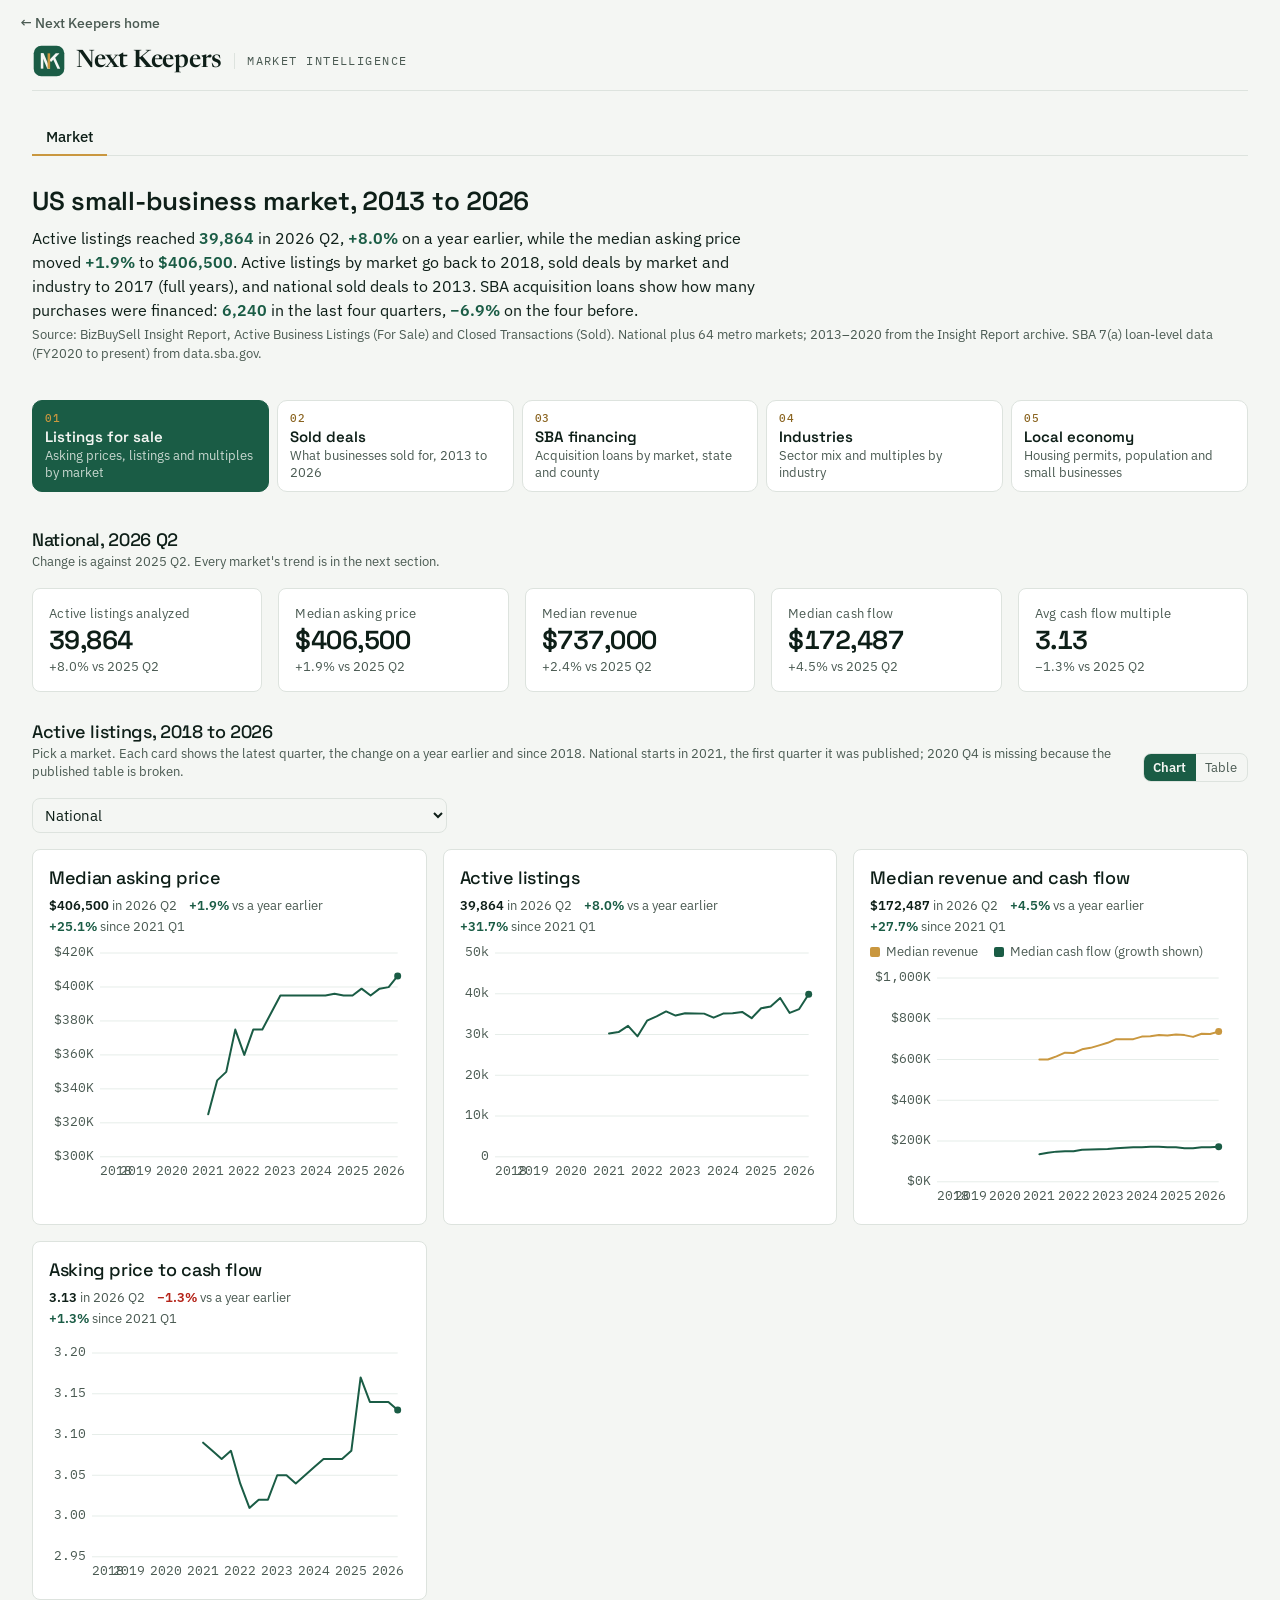
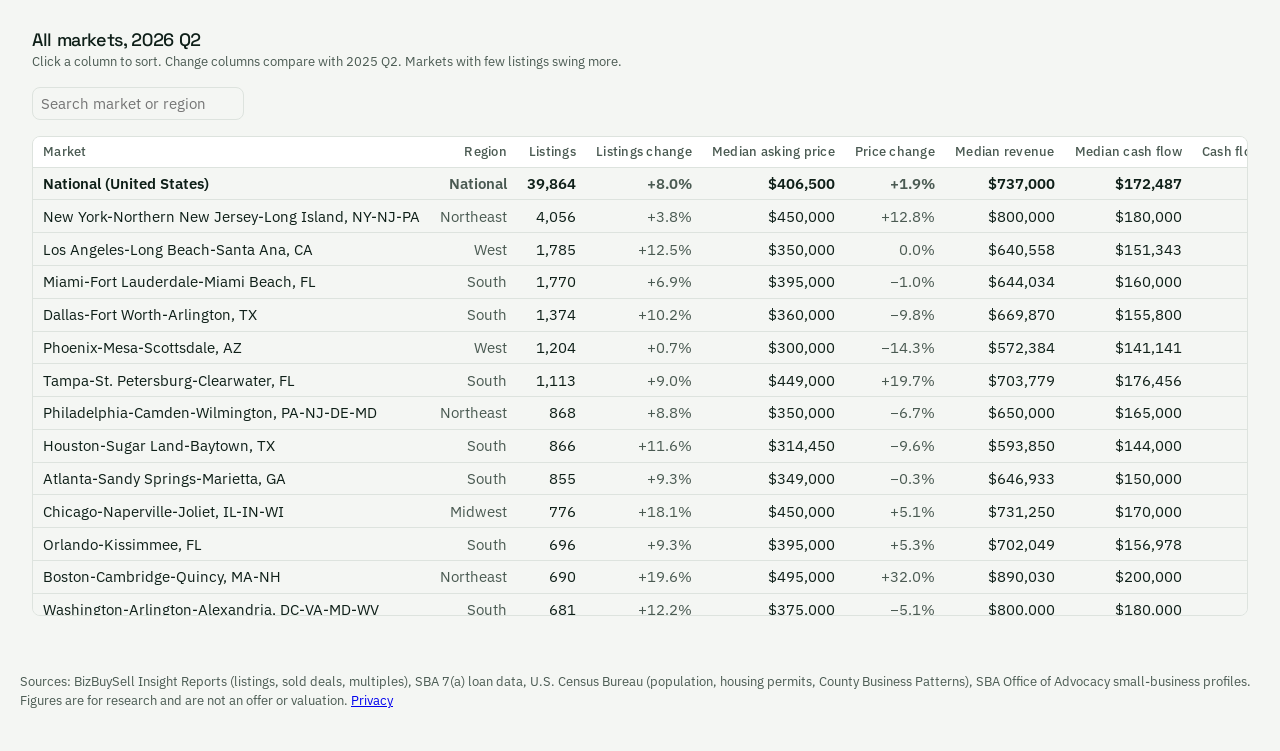
==== commit f1dddb42: "Add privacy policy and link it from the waitlist form and footers - privacy.html: plain-language pol" ====
--- a/dashboard/index.html
+++ b/dashboard/index.html
@@ -3063,6 +3063,6 @@
 </script>
 <script src="mine.js"></script>
 </div>
-<p class="site-foot">Sources: BizBuySell Insight Reports (listings, sold deals, multiples), SBA 7(a) loan data, U.S. Census Bureau (population, housing permits, County Business Patterns), SBA Office of Advocacy small-business profiles. Figures are for research and are not an offer or valuation.</p>
+<p class="site-foot">Sources: BizBuySell Insight Reports (listings, sold deals, multiples), SBA 7(a) loan data, U.S. Census Bureau (population, housing permits, County Business Patterns), SBA Office of Advocacy small-business profiles. Figures are for research and are not an offer or valuation. <a href="../privacy.html">Privacy</a></p>
 </body>
 </html>
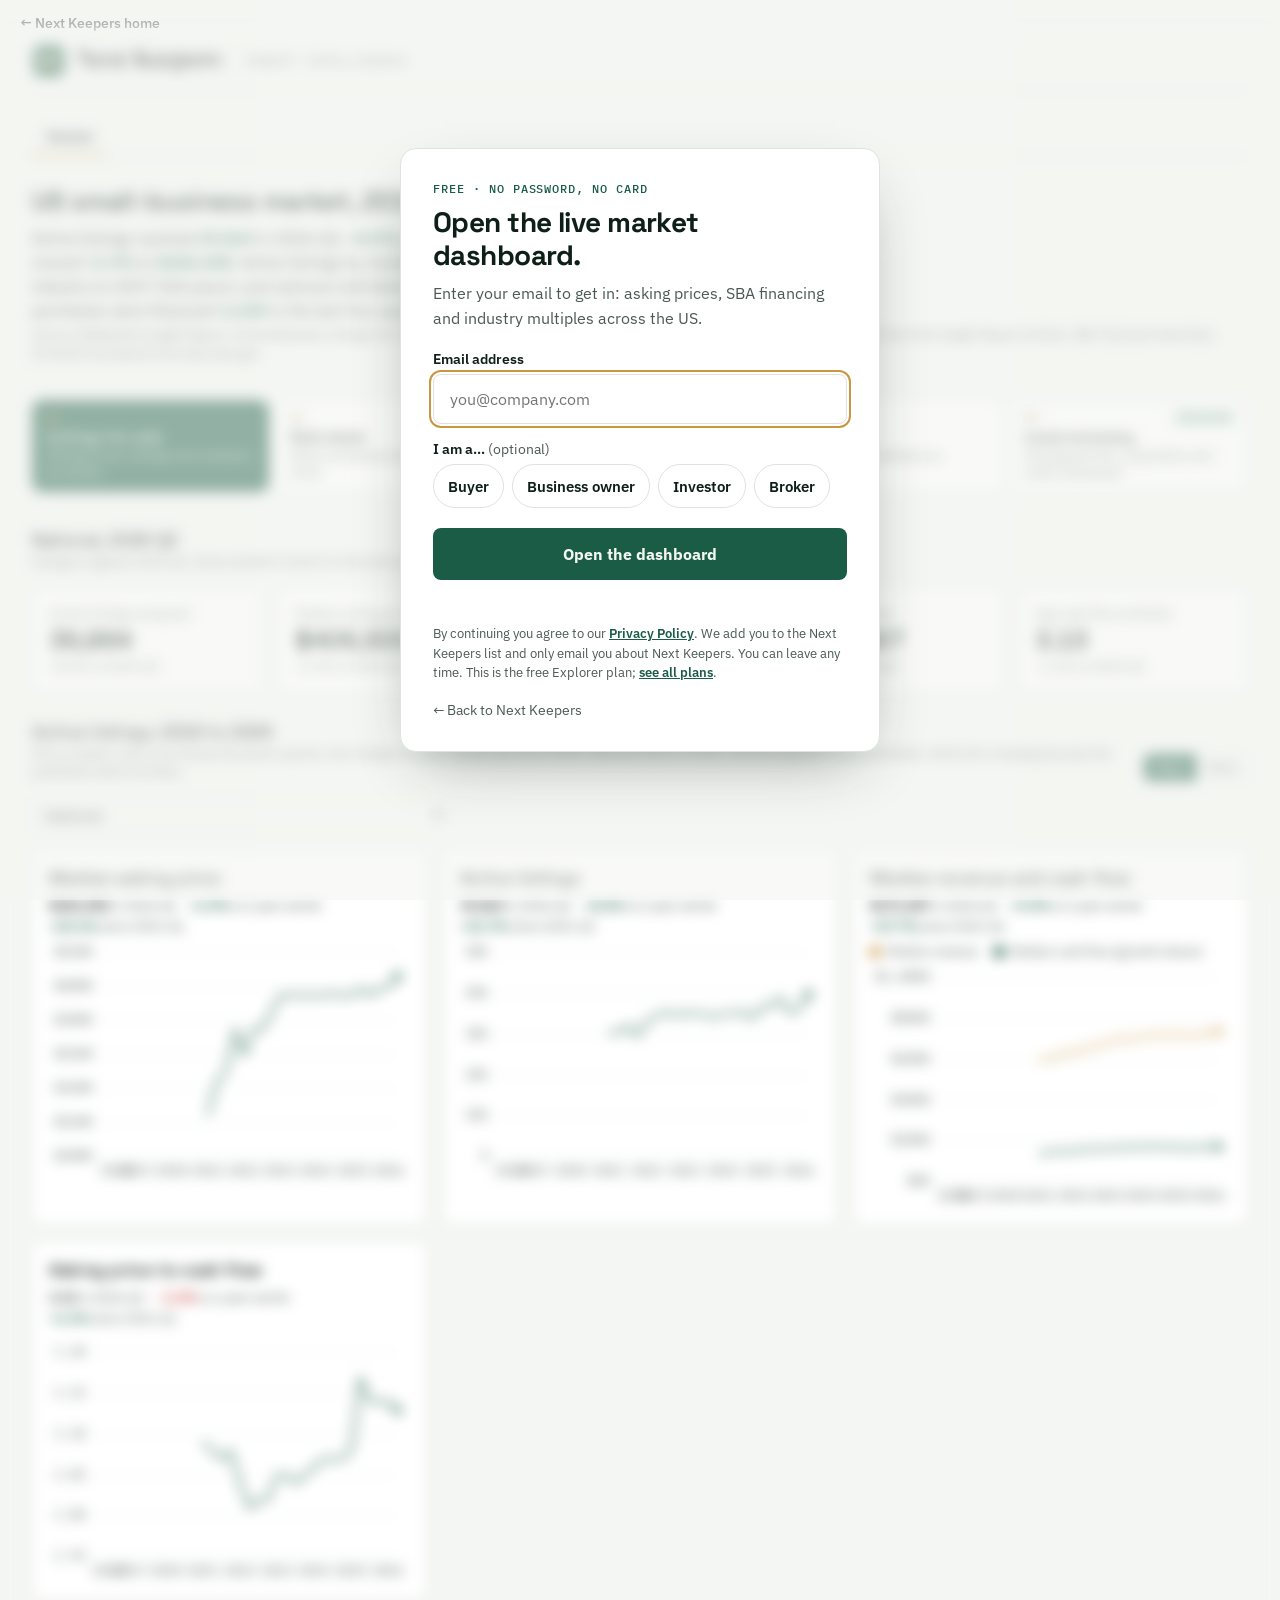
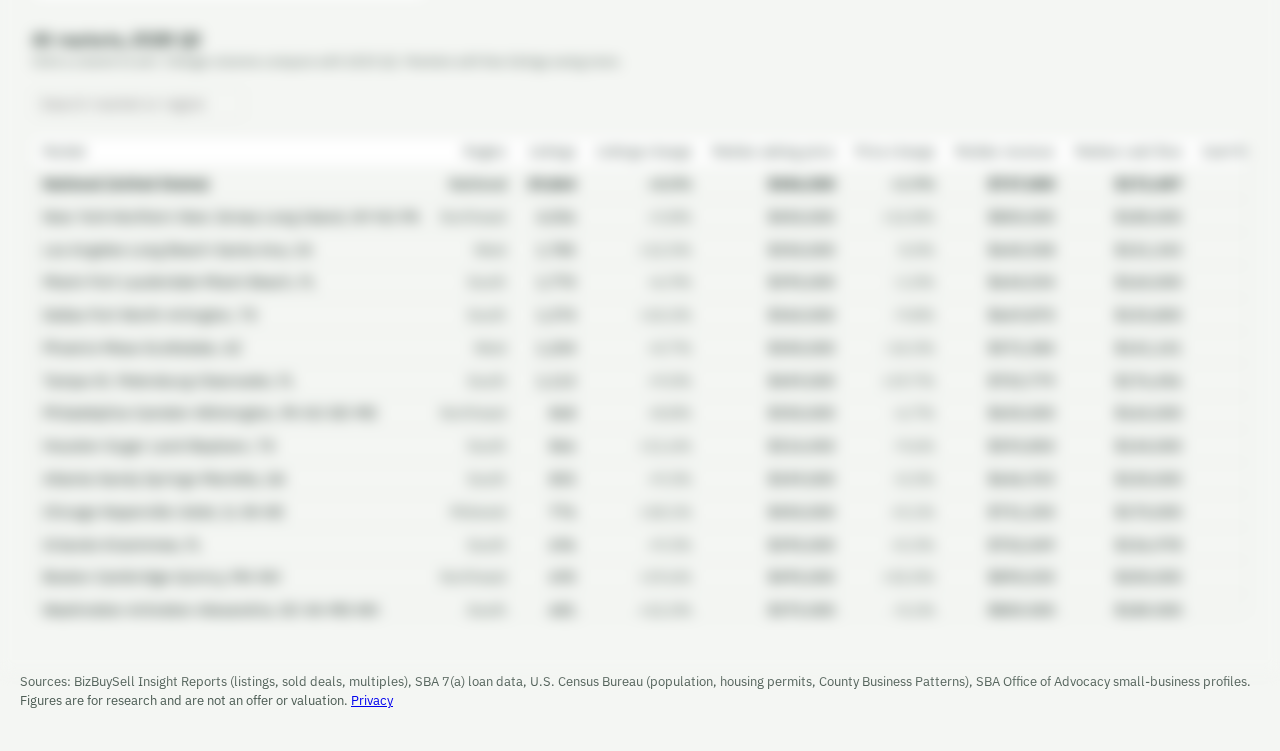
==== commit 39b4cf62: "Founder section, dashboard email gate, three-tier pricing - Landing: full "About the founder" sectio" ====
--- a/dashboard/index.html
+++ b/dashboard/index.html
@@ -88,6 +88,10 @@
     history.replaceState(null, '', location.pathname);
   }
 </script>
+<!-- Email gate and plan locks: settings in ../assets/js/site-config.js, behaviour in gate.js -->
+<link rel="stylesheet" href="gate.css">
+<script src="../assets/js/site-config.js"></script>
+<script src="gate.js"></script>
 <script src="../assets/js/vendor/d3.min.js"></script>
 <script>window.DASH_SKIP = ["listings"]; // private data: not in this repo, so do not even request it</script>
 <script src="dash-runtime.js"></script>
@@ -1089,6 +1093,7 @@
   function applyViews() {
     const cat = catOf();
     document.querySelectorAll('#pg-market section[data-cat]').forEach((s) => { s.hidden = s.dataset.cat !== cat; });
+    if (window.NK_PLANS) window.NK_PLANS.apply(cat);   // plan lock (gate.js): replaces a Searcher-only section with an upgrade panel
     document.querySelectorAll('#lx-subnav button').forEach((b) => b.setAttribute('aria-pressed', String(b.dataset.cat === cat)));
     VIEWS.forEach((k) => {
       const v = viewOf(k);
--- a/dashboard/gate.css
+++ b/dashboard/gate.css
@@ -0,0 +1,106 @@
+/*
+ * Dashboard email gate, the "Searcher plan" lock panel, and the "Free plan" pill.
+ * Colours follow the dashboard palette, in light and dark mode.
+ */
+.nk-gate, .nk-lock, .nk-plan {
+  --g-bg: #FFFFFF; --g-field: #FFFFFF; --g-fg: #0E1F18; --g-muted: #4A5A52; --g-line: #DDE3DE;
+  --g-green: #1A5C45; --g-on: #F4F6F3; --g-gold: #C9973F; --g-gold-ink: #8A6420; --g-tint: #E3EFE9;
+  --g-bad: #B42318; --g-veil: rgba(244, 246, 243, 0.55);
+}
+@media (prefers-color-scheme: dark) {
+  :root:not([data-theme="light"]) .nk-gate, :root:not([data-theme="light"]) .nk-lock, :root:not([data-theme="light"]) .nk-plan {
+    --g-bg: #152B22; --g-field: #0E1F18; --g-fg: #F4F6F3; --g-muted: #A9BCB2; --g-line: #2A4538;
+    --g-green: #2E7A5C; --g-gold: #D9AE5E; --g-gold-ink: #D9AE5E; --g-tint: #1E3A2F; --g-bad: #F28B6C; --g-veil: rgba(14, 31, 24, 0.6);
+  }
+}
+:root[data-theme="dark"] .nk-gate, :root[data-theme="dark"] .nk-lock, :root[data-theme="dark"] .nk-plan {
+  --g-bg: #152B22; --g-field: #0E1F18; --g-fg: #F4F6F3; --g-muted: #A9BCB2; --g-line: #2A4538;
+  --g-green: #2E7A5C; --g-gold: #D9AE5E; --g-gold-ink: #D9AE5E; --g-tint: #1E3A2F; --g-bad: #F28B6C; --g-veil: rgba(14, 31, 24, 0.6);
+}
+
+/* While gated, the real dashboard stays visible but blurred behind the form, so visitors can see it is real. */
+html.nk-gated { overflow: hidden; }
+html.nk-gated #dash-root { filter: blur(7px); pointer-events: none; user-select: none; }
+#lx-title:focus { outline: none; }
+
+.nk-gate {
+  position: fixed; inset: 0; z-index: 1000; display: flex; align-items: center; justify-content: center;
+  padding: 20px; box-sizing: border-box; overflow-y: auto; background: var(--g-veil);
+  font-family: 'IBM Plex Sans', system-ui, sans-serif; color: var(--g-fg);
+}
+.nk-gate[hidden], .nk-lock[hidden] { display: none !important; }
+.nk-gate-card {
+  width: 100%; max-width: 480px; margin: auto; box-sizing: border-box; padding: 32px;
+  background: var(--g-bg); border: 1px solid var(--g-line); border-radius: 16px;
+  box-shadow: 0 24px 60px -24px rgba(14, 31, 24, 0.45);
+}
+.nk-eyebrow { font: 500 0.75rem 'IBM Plex Mono', ui-monospace, monospace; letter-spacing: 0.08em; text-transform: uppercase; color: var(--g-green); }
+.nk-gate .nk-eyebrow { margin: 0 0 10px; }
+.nk-gate h2 { margin: 0 0 10px; font: 700 1.75rem/1.15 'Space Grotesk', system-ui, sans-serif; letter-spacing: -0.02em; color: var(--g-fg); }
+.nk-gate p, .nk-lock p { margin: 0; }
+.nk-gate .nk-lede { font-size: 1rem; line-height: 1.55; color: var(--g-muted); margin-bottom: 20px; }
+.nk-gate label, .nk-gate legend { display: block; padding: 0; font-size: 0.875rem; font-weight: 600; margin: 0 0 6px; }
+.nk-gate legend span { font-weight: 400; color: var(--g-muted); }
+.nk-gate fieldset { border: 0; padding: 0; margin: 16px 0 0; min-width: 0; }
+.nk-gate input[type="email"] {
+  width: 100%; box-sizing: border-box; font: inherit; font-size: 1rem; color: var(--g-fg); background: var(--g-field);
+  border: 1px solid var(--g-line); border-radius: 8px; padding: 14px 16px; min-height: 50px;
+}
+.nk-gate input:focus-visible, .nk-gate button:focus-visible, .nk-gate a:focus-visible, .nk-lock a:focus-visible { outline: 2px solid var(--g-gold); outline-offset: 2px; }
+.nk-roles { display: flex; flex-wrap: wrap; gap: 8px; }
+.nk-role {
+  font: inherit; font-size: 0.9375rem; font-weight: 600; cursor: pointer; min-height: 44px; padding: 8px 14px;
+  border-radius: 999px; border: 1.5px solid var(--g-line); background: transparent; color: var(--g-fg);
+}
+.nk-role[aria-pressed="true"] { background: var(--g-green); border-color: var(--g-green); color: var(--g-on); }
+.nk-btn {
+  display: inline-flex; align-items: center; justify-content: center; box-sizing: border-box; cursor: pointer;
+  font: 700 1rem 'IBM Plex Sans', system-ui, sans-serif; text-decoration: none; min-height: 52px; padding: 14px 22px;
+  border-radius: 8px; border: 0; background: var(--g-green); color: var(--g-on);
+}
+.nk-gate .nk-btn { width: 100%; margin-top: 20px; }
+.nk-btn:disabled { opacity: 0.6; cursor: default; }
+.nk-link { font-weight: 600; color: var(--g-green); text-decoration: none; }
+.nk-link:hover { text-decoration: underline; }
+.nk-trap { position: absolute; left: -9999px; opacity: 0; height: 0; width: 0; }
+.nk-fine { margin-top: 14px !important; font-size: 0.8125rem; line-height: 1.5; color: var(--g-muted); }
+.nk-fine a { color: var(--g-green); font-weight: 600; }
+.nk-status { margin-top: 10px !important; min-height: 1.4em; font-size: 0.875rem; color: var(--g-muted); }
+.nk-status.err { color: var(--g-bad); }
+.nk-gate-back { margin-top: 18px !important; font-size: 0.875rem; }
+.nk-gate-back a { color: var(--g-muted); text-decoration: none; }
+.nk-gate-back a:hover { text-decoration: underline; }
+
+/* "Searcher" badge on locked sections of the section menu */
+body .lx .nk-subnav button { position: relative; }
+.nk-badge {
+  position: absolute; top: 0.5rem; right: 0.5rem; padding: 1px 7px; border-radius: 999px; border: 1px solid var(--color-border-line, #DDE3DE);
+  font: 500 0.625rem 'IBM Plex Mono', ui-monospace, monospace; letter-spacing: 0.06em; text-transform: uppercase;
+  background: var(--nk-tint, #E3EFE9); color: var(--nk-green, #1A5C45);
+}
+body .lx .nk-subnav button[aria-pressed="true"] .nk-badge { background: rgba(255, 255, 255, 0.16); border-color: rgba(255, 255, 255, 0.35); color: var(--nk-on, #F4F6F3); }
+
+/* panel shown in place of a locked section */
+.nk-lock {
+  display: grid; gap: 12px; margin: 1.25rem 0 2rem; padding: 28px 28px 26px; box-sizing: border-box;
+  background: var(--g-bg); border: 1px solid var(--g-line); border-left: 5px solid var(--g-gold); border-radius: 12px; color: var(--g-fg);
+  font-family: 'IBM Plex Sans', system-ui, sans-serif;
+}
+.lx .nk-lock .nk-eyebrow { color: var(--g-gold-ink); margin: 0; }
+.lx .nk-lock h2 { font: 700 1.5rem/1.15 'Space Grotesk', system-ui, sans-serif; letter-spacing: -0.02em; margin: 0; color: var(--g-fg); }
+.lx .nk-lock a.nk-btn { color: var(--g-on); }
+.lx .nk-lock a.nk-link { color: var(--g-green); }
+.nk-lock .nk-lede { font-size: 1rem; line-height: 1.55; color: var(--g-muted); max-width: 62ch; }
+.nk-lock-cta { display: flex; flex-wrap: wrap; align-items: center; gap: 12px 20px; margin-top: 4px; }
+
+/* "Free plan" pill in the dashboard's top row */
+.site-back.nk-has-plan { display: flex; flex-wrap: wrap; align-items: center; justify-content: space-between; gap: 8px 16px; }
+.site-back .nk-plan { padding: 4px 12px; border: 1px solid var(--g-line); border-radius: 999px; background: var(--g-tint); color: var(--g-fg); font-size: 0.8125rem; }
+.site-back .nk-plan a { color: var(--g-green); font-weight: 600; }
+.site-back .nk-plan a:hover { text-decoration: underline; }
+
+@media (max-width: 520px) {
+  .nk-gate { align-items: flex-start; padding: 14px; }
+  .nk-gate-card { padding: 24px 20px; }
+  .nk-gate h2 { font-size: 1.5rem; }
+}
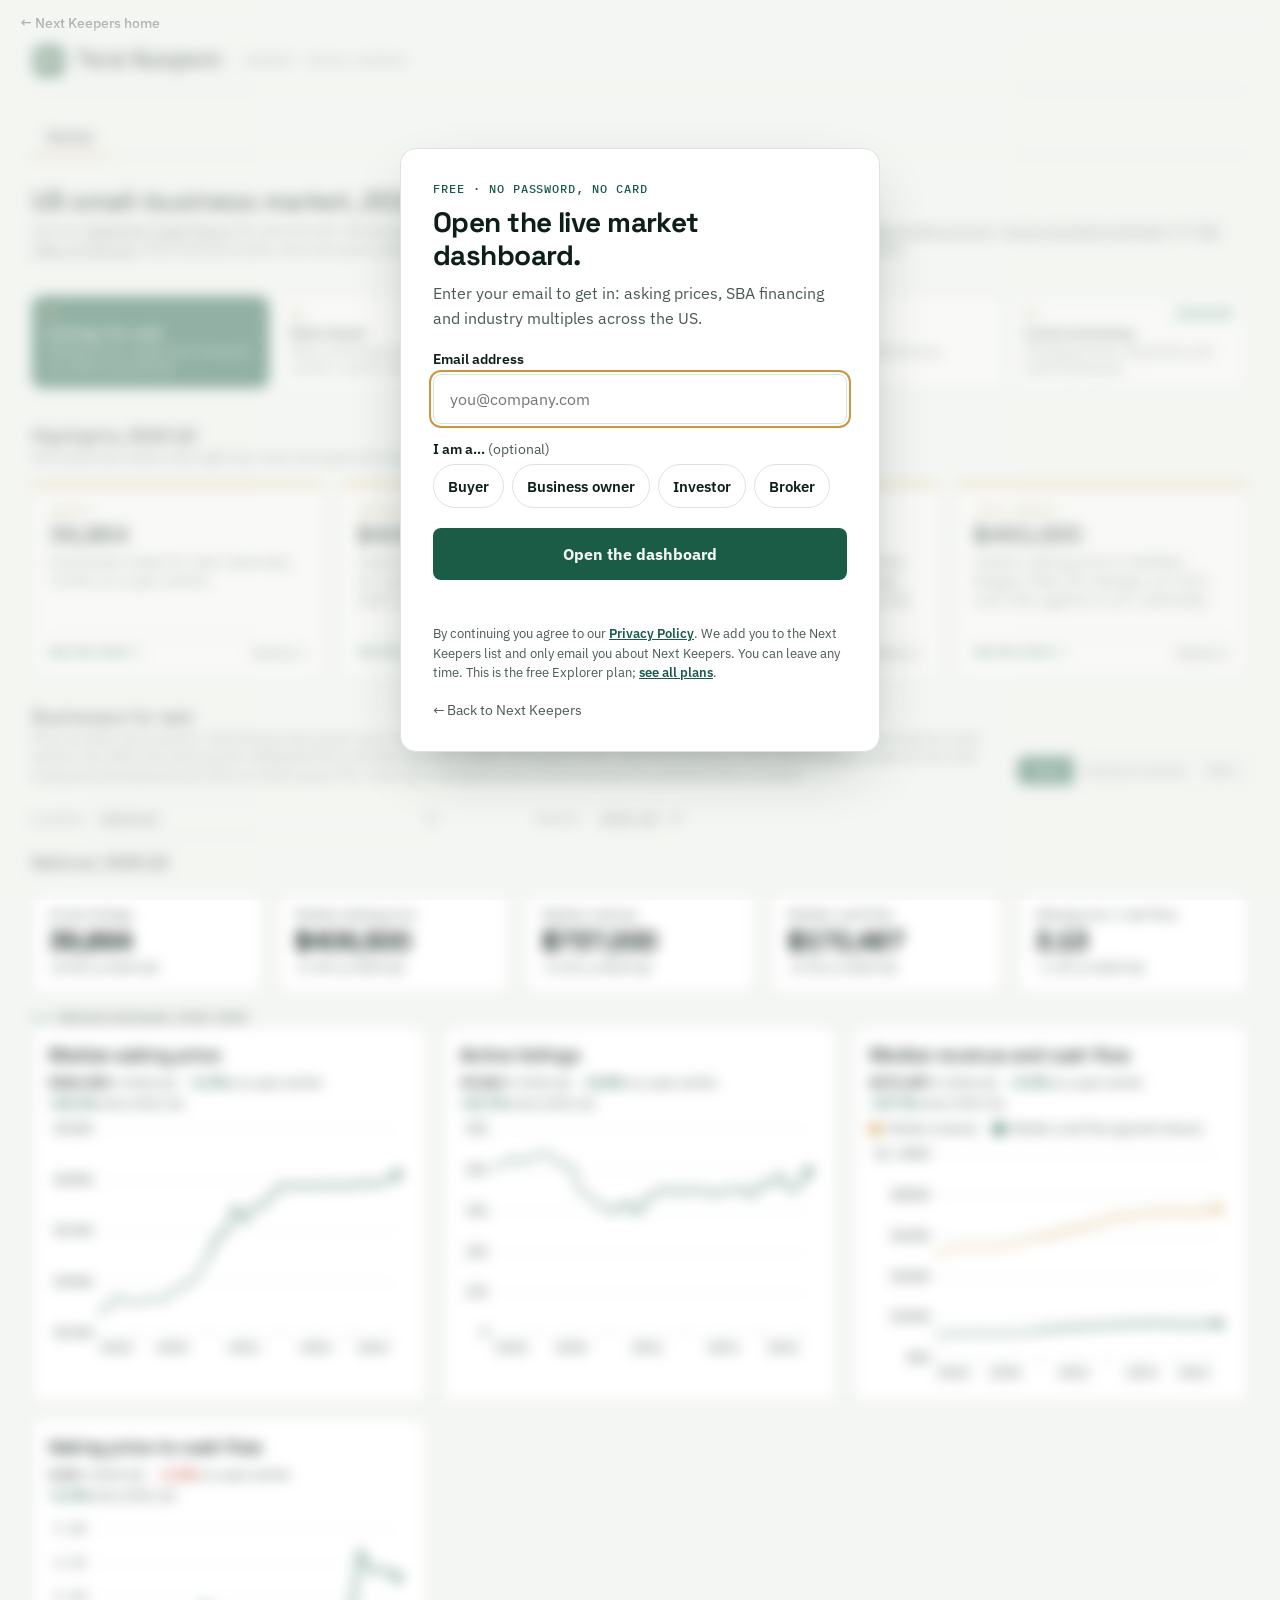
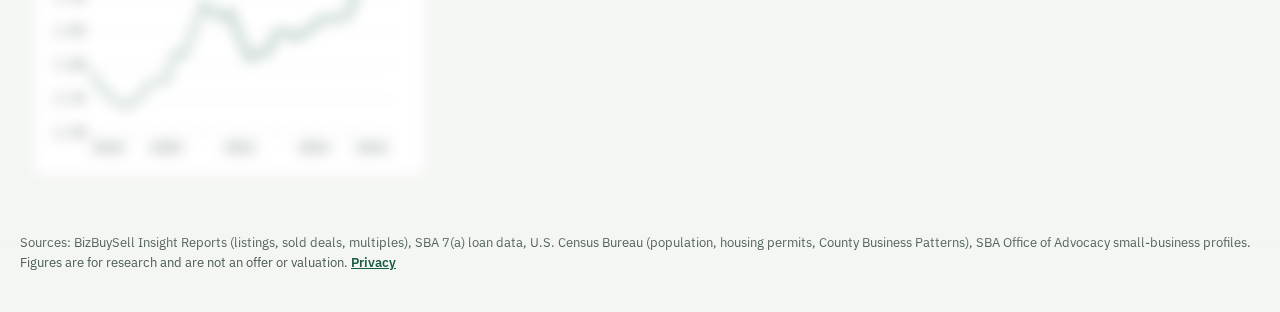
==== commit 9acabca4: "Update the dashboard to the redesigned version Port the latest dashboard page from the Claude artifa" ====
--- a/dashboard/index.html
+++ b/dashboard/index.html
@@ -26,6 +26,8 @@
 #dash-root { max-width: 1280px; margin: 0 auto; padding: 8px 20px 56px; box-sizing: border-box; }
 .site-foot { max-width: 1280px; margin: 0 auto; padding: 0 20px 40px; box-sizing: border-box; font: 400 13px/1.5 'IBM Plex Sans', system-ui, sans-serif; color: #4A5A52; }
 @media (prefers-color-scheme: dark) { .site-foot { color: #A9BCB2; } }
+.site-foot a { color: #1A5C45; font-weight: 600; }
+@media (prefers-color-scheme: dark) { .site-foot a { color: #6FC29A; } }
 </style>
 <style>
 /* Next Keepers brand: deep green + gold on a sage-white ground; Space Grotesk headings, IBM Plex Sans body, Plex Mono figures */
@@ -272,6 +274,23 @@
 @media (max-width: 52rem) { .lx .nk-subnav { grid-template-columns: repeat(3, minmax(0, 1fr)); } .lx .nk-subnav button .d { display: none; } }
 .lx .ind-pick { display: flex; flex-wrap: wrap; gap: .5rem; align-items: center; }
 .lx .ind-pick input[type=search] { min-width: min(100%, 22rem); }
+.lx .hl-grid { display: grid; gap: var(--cds-gap-md); grid-template-columns: repeat(auto-fit, minmax(min(100%, 14rem), 1fr)); }
+.lx .hl-card { display: flex; flex-direction: column; gap: .25rem; border-top: 3px solid var(--nk-gold); }
+.lx .hl-k { font-family: 'IBM Plex Mono', ui-monospace, monospace; font-size: .6875rem; letter-spacing: .08em; text-transform: uppercase; color: var(--nk-gold-ink); }
+.lx .hl-v { font-family: 'Space Grotesk', system-ui, sans-serif; font-weight: 600; font-size: 1.5rem; letter-spacing: -0.02em; line-height: 1.15; font-variant-numeric: tabular-nums; }
+.lx .hl-t { margin: 0; flex: 1; font-size: var(--cds-font-size-body); color: var(--color-fg-muted); }
+.lx .hl-f { display: flex; justify-content: space-between; align-items: center; gap: .5rem; padding-top: .375rem; border-top: 1px solid var(--color-border-line); margin-top: .25rem; }
+.lx .hl-go { all: unset; cursor: pointer; font-weight: 600; font-size: var(--cds-font-size-caption); color: var(--nk-green); }
+.lx .hl-go:hover { text-decoration: underline; }
+.lx .hl-go:focus-visible { outline: 2px solid var(--color-fg); outline-offset: 2px; }
+.lx .hl-src { font-size: var(--cds-font-size-caption); color: var(--color-fg-muted); }
+@media (prefers-color-scheme: dark) { :root:not([data-theme="light"]) .lx .hl-go { color: var(--nk-c0); } }
+:root[data-theme="dark"] .lx .hl-go { color: var(--nk-c0); }
+.lx .xp-bar { gap: .5rem 1rem; }
+.lx .xp-bar label.xp { display: inline-flex; align-items: center; gap: .375rem; max-width: 100%; min-width: 0; font-size: var(--cds-font-size-caption); color: var(--color-fg-muted); }
+.lx .xp-bar select { flex: 1 1 auto; min-width: 0; max-width: min(100%, 22rem); }
+.lx .xp-sub { margin: 0; font-family: 'Space Grotesk', system-ui, sans-serif; font-weight: 600; color: var(--color-fg); }
+.lx .lx-sub a { color: inherit; text-decoration: underline; text-underline-offset: 2px; }
 .lx td.tl, .lx th.tl { text-align: left; }
 .lx .lx-bar .stk { display: flex; height: .8rem; }
 .lx .lx-bar .stk i { height: 100%; min-width: 1px; }
@@ -319,37 +338,39 @@
   <div id="pg-market">
   <header>
     <h1 id="lx-title">US small-business market, 2013 to 2026</h1>
-    <p class="lx-take" id="lx-take">Active listings reached <b data-source="kpi" data-field="latest" data-where="metric=listings" id="t-list">—</b> in 2026 Q2, <b data-source="kpi" data-field="change_pct" data-where="metric=listings" id="t-listchg">—</b> on a year earlier, while the median asking price moved <b data-source="kpi" data-field="change_pct" data-where="metric=ask" id="t-askchg">—</b> to <b data-source="kpi" data-field="latest" data-where="metric=ask" id="t-ask">—</b>. Active listings by market go back to 2018, sold deals by market and industry to 2017 (full years), and national sold deals to 2013. SBA acquisition loans show how many purchases were financed: <b data-source="sba_kpi" data-field="latest" data-where="metric=acq_loans" id="t-sba">—</b> in the last four quarters, <b data-source="sba_kpi" data-field="change_pct" data-where="metric=acq_loans" id="t-sbachg">—</b> on the four before.</p>
-    <p class="lx-sub">Source: BizBuySell Insight Report, Active Business Listings (For Sale) and Closed Transactions (Sold). National plus 64 metro markets; 2013–2020 from the Insight Report archive. SBA 7(a) loan-level data (FY2020 to present) from data.sba.gov.</p>
+    <p class="lx-sub">Sources: <a href="https://www.bizbuysell.com/insight-report/" target="_blank" rel="noopener">BizBuySell Insight Report</a> (for sale and sold, National plus 64 metros; 2013–2020 from its archive), <a href="https://data.sba.gov/dataset/7-a-504-foia" target="_blank" rel="noopener">SBA 7(a) loan data</a> (FY2020 on), <a href="https://www.census.gov/construction/bps/" target="_blank" rel="noopener">Census building permits</a>, <a href="https://www.census.gov/programs-surveys/popest.html" target="_blank" rel="noopener">Census population estimates</a> and <a href="https://advocacy.sba.gov/" target="_blank" rel="noopener">SBA Office of Advocacy</a> small business profiles. Each tab opens with its highlights; pick a location and a period to update every chart and table below them.</p>
   </header>
 
   <nav class="nk-subnav" id="lx-subnav" aria-label="Market sections">
-    <button type="button" data-cat="listings" aria-pressed="true"><span class="n">01</span>Listings for sale<span class="d">Asking prices, listings and multiples by market</span></button>
-    <button type="button" data-cat="sold" aria-pressed="false"><span class="n">02</span>Sold deals<span class="d">What businesses sold for, 2013 to 2026</span></button>
+    <button type="button" data-cat="listings" aria-pressed="true"><span class="n">01</span>Listings for sale<span class="d">Asking prices, supply and multiples by market and quarter</span></button>
+    <button type="button" data-cat="sold" aria-pressed="false"><span class="n">02</span>Sold deals<span class="d">What businesses sold for, by market, quarter and year</span></button>
     <button type="button" data-cat="financing" aria-pressed="false"><span class="n">03</span>SBA financing<span class="d">Acquisition loans by market, state and county</span></button>
     <button type="button" data-cat="industries" aria-pressed="false"><span class="n">04</span>Industries<span class="d">Sector mix and multiples by industry</span></button>
     <button type="button" data-cat="local" aria-pressed="false"><span class="n">05</span>Local economy<span class="d">Housing permits, population and small businesses</span></button>
   </nav>
 
-  <section id="lx-headline" data-cat="listings" aria-label="National headline figures">
-    <div class="lx-sechead"><h2>National, 2026 Q2</h2><p class="lx-note">Change is against 2025 Q2. Every market's trend is in the next section.</p></div>
-    <div class="lx-kpis">
-      <div class="lx-card lx-kpi"><span class="lx-label">Active listings analyzed</span><span class="lx-val" data-source="kpi" data-field="latest" data-where="metric=listings" id="k-listings">—</span><span class="lx-chg" data-source="kpi" data-field="change_pct" data-where="metric=listings" id="c-listings">—</span></div>
-      <div class="lx-card lx-kpi"><span class="lx-label">Median asking price</span><span class="lx-val" data-source="kpi" data-field="latest" data-where="metric=ask" id="k-ask">—</span><span class="lx-chg" data-source="kpi" data-field="change_pct" data-where="metric=ask" id="c-ask">—</span></div>
-      <div class="lx-card lx-kpi"><span class="lx-label">Median revenue</span><span class="lx-val" data-source="kpi" data-field="latest" data-where="metric=rev" id="k-rev">—</span><span class="lx-chg" data-source="kpi" data-field="change_pct" data-where="metric=rev" id="c-rev">—</span></div>
-      <div class="lx-card lx-kpi"><span class="lx-label">Median cash flow</span><span class="lx-val" data-source="kpi" data-field="latest" data-where="metric=cf" id="k-cf">—</span><span class="lx-chg" data-source="kpi" data-field="change_pct" data-where="metric=cf" id="c-cf">—</span></div>
-      <div class="lx-card lx-kpi"><span class="lx-label">Avg cash flow multiple</span><span class="lx-val" data-source="kpi" data-field="latest" data-where="metric=cfx" id="k-cfx">—</span><span class="lx-chg" data-source="kpi" data-field="change_pct" data-where="metric=cfx" id="c-cfx">—</span></div>
-    </div>
+  <section id="hl-listings" data-cat="listings" aria-label="Highlights">
+    <div class="lx-sechead"><h2 id="hl-l-h">Highlights</h2><p class="lx-note">The trends that matter most right now. Each card opens the chart behind it; Source opens where the figures come from.</p></div>
+    <div class="hl-grid" id="hl-l"></div>
   </section>
 
-  <section id="lx-explore" data-cat="listings" aria-label="Active listings by market">
-    <div class="vt-head"><div><h2>Active listings, 2018 to 2026</h2><p class="lx-note">Pick a market. Each card shows the latest quarter, the change on a year earlier and since 2018. National starts in 2021, the first quarter it was published; 2020 Q4 is missing because the published table is broken.</p></div><div class="lx-seg vt" data-vt="ex" role="group" aria-label="Show as"><button type="button" data-v="chart" aria-pressed="true">Chart</button><button type="button" data-v="table" aria-pressed="false">Table</button></div></div>
-    <div class="lx-controls"><select id="sel-market" aria-label="Market"></select><span class="lx-legend" id="lg-ex"></span></div>
-    <div class="lx-grid" data-view="ex:chart">
+  <section id="lx-l" data-cat="listings" aria-label="Businesses for sale">
+    <div class="vt-head"><div><h2>Businesses for sale</h2><p class="lx-note">Pick a location and a quarter. Trend follows the location over time (the gold dashed line marks the quarter you picked), Compare markets ranks every market in that quarter, and Table lists every quarter. BizBuySell first published National in 2021; the dashed 2018–2020 line estimates it from the 64 metros, scaled by how they compared with National from 2021 on (within about 5%). 2020 Q4 is missing for every market because the published table is broken.</p></div><div class="lx-seg vt" data-vt="ex" role="group" aria-label="Show as"><button type="button" data-v="chart" aria-pressed="true">Trend</button><button type="button" data-v="cmp" aria-pressed="false">Compare markets</button><button type="button" data-v="table" aria-pressed="false">Table</button></div></div>
+    <div class="lx-controls xp-bar"><label class="xp">Location <select id="sel-market" aria-label="Location"></select></label><label class="xp">Quarter <select id="sel-lq" aria-label="Quarter"></select></label></div>
+    <p class="xp-sub" id="l-sub"></p>
+    <div class="lx-kpis" id="l-kpis" data-source="metrics active_history"></div>
+    <div data-view="ex:chart">
+      <div class="lx-legend" id="lg-ex"></div>
+      <div class="lx-grid">
       <div class="lx-card"><h3>Median asking price</h3><p class="g-line" id="g-ask"></p><div class="lx-chart dash-skeleton" id="ch-ask" data-source="metrics active_history"></div></div>
       <div class="lx-card"><h3>Active listings</h3><p class="g-line" id="g-listings"></p><div class="lx-chart dash-skeleton" id="ch-list" data-source="metrics active_history"></div></div>
       <div class="lx-card"><h3>Median revenue and cash flow</h3><p class="g-line" id="g-cf"></p><div class="lx-legend" id="lg-fin"></div><div class="lx-chart dash-skeleton" id="ch-fin" data-source="metrics active_history"></div></div>
       <div class="lx-card"><h3>Asking price to cash flow</h3><p class="g-line" id="g-cfx"></p><div class="lx-legend" id="lg-mult"></div><div class="lx-chart dash-skeleton" id="ch-mult" data-source="metrics active_history"></div></div>
+      </div>
+    </div>
+    <div data-view="ex:cmp" hidden>
+      <div class="lx-controls"><h3 id="lcmp-h">All markets</h3><input type="search" id="lcmp-q" placeholder="Search market or region" aria-label="Search markets"></div>
+      <div class="lx-tablebox"><table class="dl-click" id="tbl-lcmp" data-source="metrics active_history" data-row-key="market"><thead><tr><th><button data-k="name">Market</button></th><th><button data-k="region">Region</button></th><th><button data-k="listings">Listings</button></th><th><button data-k="l_yoy">vs year earlier</button></th><th><button data-k="ask">Median asking price</button></th><th><button data-k="a_yoy">vs year earlier</button></th><th><button data-k="rev">Median revenue</button></th><th><button data-k="cf">Median cash flow</button></th><th><button data-k="cfx">Price / cash flow</button></th></tr></thead><tbody></tbody></table></div>
     </div>
     <div class="lx-tablebox" data-view="ex:table" hidden>
       <table class="lx-table" id="tbl-ex" data-source="metrics active_history" data-row-key="quarter">
@@ -359,185 +380,84 @@
     </div>
   </section>
 
-  <section id="lx-markets" data-cat="listings" aria-label="Market table">
-    <div class="lx-sechead"><h2>All markets, 2026 Q2</h2><p class="lx-note">Click a column to sort. Change columns compare with 2025 Q2. Markets with few listings swing more.</p></div>
-    <div class="lx-controls"><input type="search" id="tbl-q" placeholder="Search market or region" aria-label="Search markets"></div>
-    <div class="lx-tablebox">
-      <table class="lx-table" id="tbl-markets" data-source="latest" data-row-key="market">
-        <thead><tr>
-          <th data-field="market"><button data-sort="market">Market</button></th>
-          <th data-field="region"><button data-sort="region">Region</button></th>
-          <th data-field="listings"><button data-sort="listings">Listings</button></th>
-          <th data-field="listings_yoy"><button data-sort="listings_yoy">Listings change</button></th>
-          <th data-field="ask"><button data-sort="ask">Median asking price</button></th>
-          <th data-field="ask_yoy"><button data-sort="ask_yoy">Price change</button></th>
-          <th data-field="rev"><button data-sort="rev">Median revenue</button></th>
-          <th data-field="cf"><button data-sort="cf">Median cash flow</button></th>
-          <th data-field="cfx"><button data-sort="cfx">Cash flow multiple</button></th>
-        </tr></thead>
-        <tbody></tbody>
-      </table>
-    </div>
+  <section id="hl-sold" data-cat="sold" aria-label="Highlights">
+    <div class="lx-sechead"><h2 id="hl-s-h">Highlights</h2><p class="lx-note">The trends that matter most right now. Each card opens the chart behind it; Source opens where the figures come from.</p></div>
+    <div class="hl-grid" id="hl-s"></div>
   </section>
 
-  <section id="lx-closed" data-cat="sold" aria-label="Closed deals, national headline">
-    <div class="lx-sechead"><h2>Closed deals (sold), national, 2026 Q2</h2><p class="lx-note">Businesses that actually sold, from the Closed Transactions view of the same report. Change is against 2025 Q2.</p></div>
-    <div class="lx-kpis">
-      <div class="lx-card lx-kpi"><span class="lx-label">Businesses sold</span><span class="lx-val" data-source="closed_kpi" data-field="latest" data-where="metric=sold" id="ck-sold">—</span><span class="lx-chg" data-source="closed_kpi" data-field="change_pct" data-where="metric=sold" id="cc-sold">—</span></div>
-      <div class="lx-card lx-kpi"><span class="lx-label">Median sale price</span><span class="lx-val" data-source="closed_kpi" data-field="latest" data-where="metric=sale" id="ck-sale">—</span><span class="lx-chg" data-source="closed_kpi" data-field="change_pct" data-where="metric=sale" id="cc-sale">—</span></div>
-      <div class="lx-card lx-kpi"><span class="lx-label">Median asking price of sold listings</span><span class="lx-val" data-source="closed_kpi" data-field="latest" data-where="metric=ask" id="ck-ask">—</span><span class="lx-chg" data-source="closed_kpi" data-field="change_pct" data-where="metric=ask" id="cc-ask">—</span></div>
-      <div class="lx-card lx-kpi"><span class="lx-label">Average sale to asking price</span><span class="lx-val" data-source="closed_kpi" data-field="latest" data-where="metric=s2a" id="ck-s2a">—</span><span class="lx-chg" data-source="closed_kpi" data-field="change_pct" data-where="metric=s2a" id="cc-s2a">—</span></div>
-      <div class="lx-card lx-kpi"><span class="lx-label">Median days on market</span><span class="lx-val" data-source="closed_kpi" data-field="latest" data-where="metric=dom" id="ck-dom">—</span><span class="lx-chg" data-source="closed_kpi" data-field="change_pct" data-where="metric=dom" id="cc-dom">—</span></div>
+  <section id="lx-s" data-cat="sold" aria-label="Businesses sold">
+    <div class="vt-head"><div><h2>Businesses sold</h2><p class="lx-note">What businesses actually sold for (BizBuySell Closed Transactions). Pick a location, quarterly or full year, and a period. National runs quarterly from 2013 (before 2021 only what each report published, so some quarters are single dots or blank; the 2020 Q2 low is the COVID shutdown). Markets run quarterly from 2021 and by full year from 2017. A National full year adds up the businesses sold over the four quarters and averages the quarterly prices and ratios.</p></div><div class="lx-seg vt" data-vt="sx" role="group" aria-label="Show as"><button type="button" data-v="chart" aria-pressed="true">Trend</button><button type="button" data-v="cmp" aria-pressed="false">Compare markets</button><button type="button" data-v="table" aria-pressed="false">Table</button></div></div>
+    <div class="lx-controls xp-bar"><label class="xp">Location <select id="sx-loc" aria-label="Location"></select></label><div class="lx-seg" role="group" aria-label="Frequency" id="sx-freq"><button type="button" data-f="q" aria-pressed="true">Quarterly</button><button type="button" data-f="y" aria-pressed="false">Full year</button></div><label class="xp">Period <select id="sx-per" aria-label="Period"></select></label></div>
+    <p class="xp-sub" id="sx-sub"></p>
+    <div class="lx-kpis" id="sx-kpis" data-source="national_history closed closed_annual"></div>
+    <div data-view="sx:chart">
+      <div class="lx-legend" id="sx-lg"></div>
+      <div class="lx-grid">
+      <div class="lx-card"><h3>Businesses sold</h3><p class="g-line" id="sx-g-sold"></p><div class="lx-chart dash-skeleton" id="sx-ch-sold" data-source="national_history closed closed_annual"></div></div>
+      <div class="lx-card"><h3>Sale price and asking price</h3><p class="g-line" id="sx-g-sale"></p><div class="lx-legend" id="sx-lg-sale"></div><div class="lx-chart dash-skeleton" id="sx-ch-sale" data-source="national_history closed closed_annual"></div></div>
+      <div class="lx-card"><h3>Median cash flow of sold businesses</h3><p class="g-line" id="sx-g-cf"></p><div class="lx-chart dash-skeleton" id="sx-ch-cf" data-source="national_history closed closed_annual"></div></div>
+      <div class="lx-card"><h3>Sale price to cash flow</h3><p class="g-line" id="sx-g-cfx"></p><div class="lx-chart dash-skeleton" id="sx-ch-cfx" data-source="national_history closed closed_annual"></div></div>
+      <div class="lx-card"><h3>Sale price to asking price</h3><p class="g-line" id="sx-g-s2a"></p><div class="lx-chart dash-skeleton" id="sx-ch-s2a" data-source="national_history closed closed_annual"></div></div>
+      <div class="lx-card"><h3>Median days on market</h3><p class="g-line" id="sx-g-dom"></p><div class="lx-chart dash-skeleton" id="sx-ch-dom" data-source="national_history closed closed_annual"></div></div>
+      </div>
+    </div>
+    <div data-view="sx:cmp" hidden>
+      <div class="lx-controls"><h3 id="sx-cmp-h">All markets</h3><input type="search" id="sx-q" placeholder="Search market or region" aria-label="Search markets"></div>
+      <div class="lx-tablebox"><table class="dl-click" id="sx-cmp" data-source="national_history closed closed_annual" data-row-key="market"><thead><tr><th><button data-k="name">Market</button></th><th><button data-k="region">Region</button></th><th><button data-k="sold">Sold</button></th><th><button data-k="s_yoy">vs year earlier</button></th><th><button data-k="sale">Median sale price</button></th><th><button data-k="p_yoy">vs year earlier</button></th><th><button data-k="s2a">Sale / asking</button></th><th><button data-k="cfx">Price / cash flow</button></th><th><button data-k="dom">Days on market</button></th></tr></thead><tbody></tbody></table></div>
+    </div>
+    <div class="lx-tablebox" data-view="sx:table" hidden>
+      <table class="lx-table" id="sx-tbl" data-source="national_history closed closed_annual" data-row-key="period"><thead><tr><th>Period</th><th>Sold</th><th>vs year earlier</th><th>Median sale price</th><th>vs year earlier</th><th>Median asking</th><th>Sale / asking</th><th>Median cash flow</th><th>Price / cash flow</th><th>Days on market</th></tr></thead><tbody></tbody></table>
     </div>
   </section>
 
-  <section id="hs-trend" data-cat="sold" aria-label="Closed deals since 2013">
-    <div class="vt-head"><div><h2>Closed deals trend, 2013 to 2026</h2><p class="lx-note">National, quarterly. Each card shows the latest quarter and its change on a year earlier and since 2013. The dashed line marks 2021, where the quarterly closed-deals table starts; before that, figures are what each report published, so some quarters are single dots or blank.</p></div><div class="lx-seg vt" data-vt="hs" role="group" aria-label="Show as"><button type="button" data-v="chart" aria-pressed="true">Chart</button><button type="button" data-v="table" aria-pressed="false">Table</button></div></div>
-    <p class="lx-take" style="margin:0" id="hs-take">Brokers reported <b data-source="hist_kpi" data-field="latest" data-where="metric=sold" id="hs-t-sold">—</b> business sales in 2025, <b data-source="hist_kpi" data-field="change_pct" data-where="metric=sold" id="hs-t-soldchg">—</b> on 2013. The median sale price went from <b data-source="hist_kpi" data-field="base" data-where="metric=sale" id="hs-t-sale0">—</b> to <b data-source="hist_kpi" data-field="latest" data-where="metric=sale" id="hs-t-sale1">—</b> (<b data-source="hist_kpi" data-field="change_pct" data-where="metric=sale" id="hs-t-salechg">—</b>). Over the same span median cash flow rose <b data-source="hist_kpi" data-field="change_pct" data-where="metric=cf" id="hs-t-cfchg">—</b> and the average cash-flow multiple went from <b data-source="hist_kpi" data-field="base" data-where="metric=cfx" id="hs-t-cfx0">—</b> to <b data-source="hist_kpi" data-field="latest" data-where="metric=cfx" id="hs-t-cfx1">—</b>, so buyers are paying more both because the businesses earn more and because each dollar of earnings is priced higher.</p>
-    <div class="lx-kpis">
-      <div class="lx-card lx-kpi"><span class="lx-label">Businesses sold, 2025</span><span class="lx-val" data-source="hist_kpi" data-field="latest" data-where="metric=sold" id="hs-k-sold">—</span><span class="lx-chg" data-source="hist_kpi" data-field="change_pct" data-where="metric=sold" id="hs-c-sold">—</span></div>
-      <div class="lx-card lx-kpi"><span class="lx-label">Median sale price</span><span class="lx-val" data-source="hist_kpi" data-field="latest" data-where="metric=sale" id="hs-k-sale">—</span><span class="lx-chg" data-source="hist_kpi" data-field="change_pct" data-where="metric=sale" id="hs-c-sale">—</span></div>
-      <div class="lx-card lx-kpi"><span class="lx-label">Median cash flow of sold businesses</span><span class="lx-val" data-source="hist_kpi" data-field="latest" data-where="metric=cf" id="hs-k-cf">—</span><span class="lx-chg" data-source="hist_kpi" data-field="change_pct" data-where="metric=cf" id="hs-c-cf">—</span></div>
-      <div class="lx-card lx-kpi"><span class="lx-label">Avg cash flow multiple</span><span class="lx-val" data-source="hist_kpi" data-field="latest" data-where="metric=cfx" id="hs-k-cfx">—</span><span class="lx-chg" data-source="hist_kpi" data-field="change_pct" data-where="metric=cfx" id="hs-c-cfx">—</span></div>
-      <div class="lx-card lx-kpi"><span class="lx-label">Median days on market</span><span class="lx-val" data-source="hist_kpi" data-field="latest" data-where="metric=dom" id="hs-k-dom">—</span><span class="lx-chg" data-source="hist_kpi" data-field="change_pct" data-where="metric=dom" id="hs-c-dom">—</span></div>
-    </div>
-    <div class="lx-grid" data-view="hs:chart">
-      <div class="lx-card"><h3>Businesses sold</h3><p class="g-line" id="hs-g-sold"></p><p class="lx-note">The 2020 Q2 low is the COVID shutdown.</p><div class="lx-chart dash-skeleton" id="hs-ch-sold" data-source="national_history"></div></div>
-      <div class="lx-card"><h3>Median sale price vs asking price</h3><p class="g-line" id="hs-g-sale"></p><div class="lx-legend" id="hs-lg-price"></div><div class="lx-chart dash-skeleton" id="hs-ch-price" data-source="national_history"></div></div>
-      <div class="lx-card"><h3>Median cash flow of sold businesses</h3><p class="g-line" id="hs-g-cf"></p><div class="lx-chart dash-skeleton" id="hs-ch-cf" data-source="national_history"></div></div>
-      <div class="lx-card"><h3>Average cash flow multiple</h3><p class="g-line" id="hs-g-cfx"></p><div class="lx-chart dash-skeleton" id="hs-ch-mult" data-source="national_history"></div></div>
-      <div class="lx-card"><h3>Average sale to asking price</h3><p class="g-line" id="hs-g-s2a"></p><div class="lx-chart dash-skeleton" id="hs-ch-s2a" data-source="national_history"></div></div>
-      <div class="lx-card"><h3>Median days on market</h3><p class="g-line" id="hs-g-dom"></p><div class="lx-chart dash-skeleton" id="hs-ch-dom" data-source="national_history"></div></div>
-    </div>
-    <div class="lx-tablebox" data-view="hs:table" hidden>
-      <table class="lx-table" id="hs-tbl-nat" data-source="national_history" data-row-key="quarter">
-        <thead><tr><th data-field="quarter">Quarter</th><th data-field="sold">Sold</th><th>vs year earlier</th><th data-field="sale">Median sale price</th><th data-field="ask">Median asking</th><th data-field="cf">Median cash flow</th><th data-field="cfx">Price / cash flow</th><th data-field="s2a">Sale / asking</th><th data-field="dom">Days on market</th><th data-field="source">Source</th></tr></thead>
-        <tbody></tbody>
-      </table>
-    </div>
+  <section id="hl-fin" data-cat="financing" aria-label="Highlights">
+    <div class="lx-sechead"><h2 id="hl-f-h">Highlights</h2><p class="lx-note">The trends that matter most right now. Each card opens the chart behind it; Source opens where the figures come from.</p></div>
+    <div class="hl-grid" id="hl-f"></div>
   </section>
 
-  <section id="lx-closed-explore" data-cat="sold" aria-label="Closed deals market explorer">
-    <div class="vt-head"><div><h2>Closed deals by market, quarterly</h2><p class="lx-note">Pick a market and a measure. Gaps in a line are quarters with no sold row in the source table. National is drawn alongside, except for counts.</p></div><div class="lx-seg vt" data-vt="cex" role="group" aria-label="Show as"><button type="button" data-v="chart" aria-pressed="true">Chart</button><button type="button" data-v="table" aria-pressed="false">Table</button></div></div>
-    <div class="lx-controls">
-      <select id="sel-cmarket" aria-label="Market for closed deals"></select>
-      <select id="sel-cmetric" aria-label="Closed deals measure"></select>
-    </div>
-    <div class="lx-card" data-view="cex:chart">
-      <h3 id="ex-ctitle">—</h3>
-      <p class="g-line" id="g-cex"></p>
-      <div class="lx-legend" id="lg-cex"></div>
-      <div class="lx-chart tall dash-skeleton" id="ch-cex" data-source="closed"></div>
-    </div>
-    <div class="lx-tablebox" data-view="cex:table" hidden>
-      <table class="lx-table" id="tbl-cex" data-source="closed" data-row-key="quarter">
-        <thead><tr><th data-field="quarter">Quarter</th><th data-field="sold">Sold</th><th>vs year earlier</th><th data-field="sale">Median sale price</th><th>vs year earlier</th><th data-field="ask">Median asking</th><th data-field="s2a">Sale / asking</th><th data-field="rev">Median revenue</th><th data-field="cf">Median cash flow</th><th data-field="cfx">Price / cash flow</th><th data-field="dom">Days on market</th></tr></thead>
-        <tbody></tbody>
-      </table>
+  <section id="lx-sba" data-cat="financing" aria-label="SBA-financed acquisitions">
+    <div class="vt-head"><div><h2>SBA-financed acquisitions</h2><p class="lx-note">Every SBA 7(a) loan approved since October 2019, from the SBA's public loan file. "Acquisition" means the SBA marked the loan as financing a change of ownership. Pick a location: the figures compare the last four quarters with the four before. Compare markets ranks every market; "per 100 sales" sets SBA acquisition loans against BizBuySell's reported sales in the same metro, so above 100 means much of the market trades off BizBuySell. BizBuySell sales start in 2021.</p></div><div class="lx-seg vt" data-vt="fx" role="group" aria-label="Show as"><button type="button" data-v="chart" aria-pressed="true">Trend</button><button type="button" data-v="cmp" aria-pressed="false">Compare markets</button></div></div>
+    <div class="lx-controls xp-bar"><label class="xp">Location <select id="fx-loc" aria-label="Location"></select></label></div>
+    <p class="xp-sub" id="fx-sub"></p>
+    <div class="lx-kpis" id="fx-kpis" data-source="sba_quarterly closed"></div>
+    <div class="lx-grid" data-view="fx:chart">
+      <div class="lx-card"><h3 id="h-sba-vs">SBA-financed acquisitions vs BizBuySell sales</h3><div class="lx-legend" id="lg-sba-vs"></div><div class="lx-chart dash-skeleton" id="ch-sba-vs" data-source="sba_quarterly closed"></div></div>
+      <div class="lx-card"><h3 id="h-sba-size">Median acquisition loan vs median sale price</h3><p class="lx-note">SBA-financed deals run larger than the typical BizBuySell sale, and the loan often also funds working capital, equipment or real estate.</p><div class="lx-legend" id="lg-sba-size"></div><div class="lx-chart dash-skeleton" id="ch-sba-size" data-source="sba_quarterly closed"></div></div>
+    </div>
+    <div data-view="fx:cmp" hidden>
+      <div class="lx-controls"><input type="search" id="tbl-sq" placeholder="Search market or region" aria-label="Search SBA markets"></div>
+      <div class="lx-tablebox"><table class="dl-click" id="tbl-sba" data-source="sba_markets" data-row-key="market"><thead><tr><th><button data-k="name">Market</button></th><th><button data-k="region">Region</button></th><th><button data-k="acq_loans">SBA acquisitions</button></th><th><button data-k="acq_chg">Change</button></th><th><button data-k="sold">BizBuySell sales</button></th><th><button data-k="per_100_sales">Per 100 sales</button></th><th><button data-k="acq_avg">Avg acquisition loan</button></th><th><button data-k="sale">Median sale price</button></th></tr></thead><tbody></tbody></table></div>
     </div>
   </section>
 
-  <section id="hs-closed" data-cat="sold" aria-label="Sold deals by market, full years">
-    <div class="vt-head"><div><h2>Sold deals by market, full years 2017 to 2025</h2><p class="lx-note">From each year's Q4 report. Chart: one market over nine years. Table: every market, 2025 against 2019, the last year before COVID; click a row to chart it.</p></div><div class="lx-seg vt" data-vt="cm" role="group" aria-label="Show as"><button type="button" data-v="chart" aria-pressed="true">Chart</button><button type="button" data-v="table" aria-pressed="false">Table</button></div></div>
-    <div class="lx-card" data-view="cm:chart">
-      <div class="lx-controls">
-        <select id="hs-sel-cm" aria-label="Market for sold deals"></select>
-        <select id="hs-sel-cmet" aria-label="Sold deals measure"></select>
-      </div>
-      <h3 id="hs-cm-title">—</h3>
-      <p class="g-line" id="hs-g-cm"></p>
-      <div class="lx-chart dash-skeleton" id="hs-ch-cm" data-source="closed_annual"></div>
-    </div>
-    <div class="lx-controls" data-view="cm:table" hidden><input type="search" id="hs-cm-q" placeholder="Search market" aria-label="Search markets"></div>
-    <div class="lx-tablebox" data-view="cm:table" hidden>
-      <table class="dl-click" id="hs-tbl-cm" data-source="annual_compare" data-row-key="market">
-        <thead><tr>
-          <th data-field="market"><button data-hsort="market">Market</button></th>
-          <th data-field="sold_2019"><button data-hsort="sold_2019">Sold 2019</button></th>
-          <th data-field="sold_2025"><button data-hsort="sold_2025">Sold 2025</button></th>
-          <th data-field="sold_chg"><button data-hsort="sold_chg">Change</button></th>
-          <th data-field="sale_2019"><button data-hsort="sale_2019">Median sale 2019</button></th>
-          <th data-field="sale_2025"><button data-hsort="sale_2025">Median sale 2025</button></th>
-          <th data-field="sale_chg"><button data-hsort="sale_chg">Change</button></th>
-          <th data-field="cfx_2025"><button data-hsort="cfx_2025">CF multiple 2025</button></th>
-          <th data-field="dom_2025"><button data-hsort="dom_2025">Days on market 2025</button></th>
-        </tr></thead>
-        <tbody></tbody>
-      </table>
-    </div>
-  </section>
-
-  <section id="lx-closed-markets" data-cat="sold" aria-label="Closed deals market table">
-    <div class="lx-sechead"><h2>Closed deals, all markets, 2026 Q2</h2><p class="lx-note">Click a column to sort. A dash means no sold row for 2026 Q2 or 2025 Q2. Markets with few sales swing a lot.</p></div>
-    <div class="lx-controls"><input type="search" id="tbl-cq" placeholder="Search market or region" aria-label="Search closed deals markets"></div>
-    <div class="lx-tablebox">
-      <table class="lx-table" id="tbl-closed" data-source="closed_latest" data-row-key="market">
-        <thead><tr>
-          <th data-field="market"><button data-csort="market">Market</button></th>
-          <th data-field="region"><button data-csort="region">Region</button></th>
-          <th data-field="sold"><button data-csort="sold">Sold</button></th>
-          <th data-field="sold_yoy"><button data-csort="sold_yoy">Sold change</button></th>
-          <th data-field="sale"><button data-csort="sale">Median sale price</button></th>
-          <th data-field="sale_yoy"><button data-csort="sale_yoy">Price change</button></th>
-          <th data-field="s2a"><button data-csort="s2a">Sale to asking</button></th>
-          <th data-field="dom"><button data-csort="dom">Days on market</button></th>
-        </tr></thead>
-        <tbody></tbody>
-      </table>
-    </div>
-  </section>
-
-  <section id="lx-sba" data-cat="financing" aria-label="SBA acquisition financing">
-    <div class="lx-sechead"><h2>Acquisition financing: SBA 7(a) loans</h2><p class="lx-note">Every SBA 7(a) loan approved since October 2019, from the SBA's public loan file. "Acquisition" means the SBA marked the loan as financing a change of ownership. Last four quarters (2025 Q3 to 2026 Q2) against the four before.</p></div>
-    <div class="lx-kpis">
-      <div class="lx-card lx-kpi"><span class="lx-label">SBA acquisition loans</span><span class="lx-val" data-source="sba_kpi" data-field="latest" data-where="metric=acq_loans" id="sk-acq_loans">—</span><span class="lx-chg" data-source="sba_kpi" data-field="change_pct" data-where="metric=acq_loans" id="sc-acq_loans">—</span></div>
-      <div class="lx-card lx-kpi"><span class="lx-label">Acquisition dollars approved</span><span class="lx-val" data-source="sba_kpi" data-field="latest" data-where="metric=acq_amount" id="sk-acq_amount">—</span><span class="lx-chg" data-source="sba_kpi" data-field="change_pct" data-where="metric=acq_amount" id="sc-acq_amount">—</span></div>
-      <div class="lx-card lx-kpi"><span class="lx-label">Average acquisition loan</span><span class="lx-val" data-source="sba_kpi" data-field="latest" data-where="metric=acq_avg" id="sk-acq_avg">—</span><span class="lx-chg" data-source="sba_kpi" data-field="change_pct" data-where="metric=acq_avg" id="sc-acq_avg">—</span></div>
-      <div class="lx-card lx-kpi"><span class="lx-label">Acquisitions as share of all 7(a) loans</span><span class="lx-val" data-source="sba_kpi" data-field="latest" data-where="metric=acq_share" id="sk-acq_share">—</span><span class="lx-chg" data-source="sba_kpi" data-field="change_pct" data-where="metric=acq_share" id="sc-acq_share">—</span></div>
-      <div class="lx-card lx-kpi"><span class="lx-label">Acquisitions in your target industries</span><span class="lx-val" data-source="sba_kpi" data-field="latest" data-where="metric=acq_target" id="sk-acq_target">—</span><span class="lx-chg" data-source="sba_kpi" data-field="change_pct" data-where="metric=acq_target" id="sc-acq_target">—</span></div>
-    </div>
-    <div class="lx-grid">
-      <div class="lx-card"><h3 id="h-sba-vs">SBA-financed acquisitions vs BizBuySell sales</h3><p class="lx-note">National, per quarter. BizBuySell counts start in 2021. The 2025 Q4 dip lines up with the federal shutdown.</p><div class="lx-legend" id="lg-sba-vs"></div><div class="lx-chart dash-skeleton" id="ch-sba-vs" data-source="sba_quarterly closed"></div></div>
-      <div class="lx-card"><h3 id="h-sba-size">Median acquisition loan vs median sale price</h3><p class="lx-note">SBA-financed deals are larger than the typical BizBuySell sale, and the loan often also funds working capital, equipment or real estate.</p><div class="lx-legend" id="lg-sba-size"></div><div class="lx-chart dash-skeleton" id="ch-sba-size" data-source="sba_quarterly closed"></div></div>
-    </div>
-    <div class="lx-card">
-      <div class="lx-controls">
-        <select id="sel-smarket" aria-label="Market for SBA loans"></select>
-        <select id="sel-smetric" aria-label="SBA measure"></select>
-      </div>
-      <h3 id="ex-stitle">—</h3>
-      <div class="lx-legend" id="lg-sex"></div>
-      <div class="lx-chart tall dash-skeleton" id="ch-sex" data-source="sba_quarterly closed"></div>
-    </div>
-  </section>
-
-  <section id="lx-sba-markets" data-cat="financing" aria-label="SBA acquisitions by market">
-    <div class="lx-sechead"><h2>Financed acquisitions by market</h2><p class="lx-note">Last four quarters. "Per 100 sales" compares SBA acquisition loans with BizBuySell's reported sales in the same metro; above 100 means more financed purchases than sales BizBuySell recorded, a hint that much of the market trades off-platform. Averages are pulled up by a few large loans (up to $5M).</p></div>
-    <div class="lx-controls"><input type="search" id="tbl-sq" placeholder="Search market or region" aria-label="Search SBA markets"></div>
-    <div class="lx-tablebox">
-      <table class="lx-table" id="tbl-sba" data-source="sba_markets" data-row-key="market">
-        <thead><tr>
-          <th data-field="market"><button data-ssort="market">Market</button></th>
-          <th data-field="region"><button data-ssort="region">Region</button></th>
-          <th data-field="acq_loans"><button data-ssort="acq_loans">SBA acquisitions</button></th>
-          <th data-field="acq_chg"><button data-ssort="acq_chg">Change</button></th>
-          <th data-field="sold"><button data-ssort="sold">BizBuySell sales</button></th>
-          <th data-field="per_100_sales"><button data-ssort="per_100_sales">Per 100 sales</button></th>
-          <th data-field="acq_avg"><button data-ssort="acq_avg">Avg acquisition loan</button></th>
-          <th data-field="sale"><button data-ssort="sale">Median sale price</button></th>
-        </tr></thead>
-        <tbody></tbody>
-      </table>
-    </div>
-  </section>
-
-  <section id="lx-sba-states" data-cat="financing" aria-label="SBA acquisitions by state">
-    <div class="lx-sechead"><h2>Where acquisitions get financed</h2><p class="lx-note">Last four quarters, by state; darker means more. Per 10,000 businesses adjusts for state size (business counts from County Business Patterns). Hover a state for details.</p></div>
+  <section id="lx-sba-where" data-cat="financing" aria-label="Where acquisitions get financed">
+    <div class="vt-head"><div><h2>Where acquisitions get financed</h2><p class="lx-note">Last four quarters. States map: darker means more; per 10,000 businesses adjusts for state size (County Business Patterns). Counties: Last four quarters, counties with at least one SBA acquisition loan. Opportunity score (0–100) blends an older population, small businesses in your target industries, growth, income and acquisition activity (80%) with the local growth score from housing permits, population and small employers (20%, see Local economy). Shows the first 150 rows of the current sort.</p></div><div class="lx-seg vt" data-vt="sw" role="group" aria-label="Show as"><button type="button" data-v="chart" aria-pressed="true">States map</button><button type="button" data-v="table" aria-pressed="false">Counties</button></div></div>
+    <div data-view="sw:chart">
     <div class="lx-card">
       <div class="lx-controls"><div class="lx-seg" role="group" aria-label="Map measure" id="seg-map"></div></div>
       <div class="lx-scale" id="map-scale"></div>
       <div class="lx-chart lx-usmap dash-skeleton" id="ch-map" data-source="sba_states us_states" style="min-height:16rem"></div>
     </div>
+    </div>
+    <div data-view="sw:table" hidden>
+    <div class="lx-controls"><input type="search" id="tbl-cty-q" placeholder="Search county, state or metro" aria-label="Search counties"></div>
+    <div class="lx-tablebox">
+      <table class="lx-table" id="tbl-cty" data-source="sba_counties" data-row-key="fips">
+        <thead><tr>
+          <th data-field="county"><button data-csort2="county">County</button></th>
+          <th data-field="state"><button data-csort2="state">State</button></th>
+          <th data-field="acq_loans"><button data-csort2="acq_loans">Acquisitions</button></th>
+          <th data-field="acq_loans_prev"><button data-csort2="acq_loans_prev">Prior 4 quarters</button></th>
+          <th data-field="acq_per_1k_estab"><button data-csort2="acq_per_1k_estab">Per 1,000 businesses</button></th>
+          <th data-field="estab"><button data-csort2="estab">Businesses</button></th>
+          <th data-field="growth"><button data-csort2="growth">Local growth</button></th>
+          <th data-field="opportunity_score"><button data-csort2="opportunity_score">Opportunity score</button></th>
+          <th data-field="bizbuysell_market"><button data-csort2="bizbuysell_market">BizBuySell market</button></th>
+        </tr></thead>
+        <tbody></tbody>
+      </table>
+    </div>
+  </div>
   </section>
 
   <section id="lx-sba-detail" data-cat="financing" aria-label="SBA acquisitions by industry and lender">
@@ -560,25 +480,9 @@
     </div>
   </section>
 
-  <section id="lx-sba-counties" data-cat="financing" aria-label="SBA acquisitions by county">
-    <div class="lx-sechead"><h2>Counties with the most financed acquisitions</h2><p class="lx-note">Last four quarters, counties with at least one SBA acquisition loan. Opportunity score (0–100) blends an older population, small businesses in your target industries, growth, income and acquisition activity (80%) with the local growth score from housing permits, population and small employers (20%, see Local economy). Shows the first 150 rows of the current sort.</p></div>
-    <div class="lx-controls"><input type="search" id="tbl-cty-q" placeholder="Search county, state or metro" aria-label="Search counties"></div>
-    <div class="lx-tablebox">
-      <table class="lx-table" id="tbl-cty" data-source="sba_counties" data-row-key="fips">
-        <thead><tr>
-          <th data-field="county"><button data-csort2="county">County</button></th>
-          <th data-field="state"><button data-csort2="state">State</button></th>
-          <th data-field="acq_loans"><button data-csort2="acq_loans">Acquisitions</button></th>
-          <th data-field="acq_loans_prev"><button data-csort2="acq_loans_prev">Prior 4 quarters</button></th>
-          <th data-field="acq_per_1k_estab"><button data-csort2="acq_per_1k_estab">Per 1,000 businesses</button></th>
-          <th data-field="estab"><button data-csort2="estab">Businesses</button></th>
-          <th data-field="growth"><button data-csort2="growth">Local growth</button></th>
-          <th data-field="opportunity_score"><button data-csort2="opportunity_score">Opportunity score</button></th>
-          <th data-field="bizbuysell_market"><button data-csort2="bizbuysell_market">BizBuySell market</button></th>
-        </tr></thead>
-        <tbody></tbody>
-      </table>
-    </div>
+  <section id="hl-ind" data-cat="industries" aria-label="Highlights">
+    <div class="lx-sechead"><h2 id="hl-i-h">Highlights</h2><p class="lx-note">The trends that matter most right now. Each card opens the chart behind it; Source opens where the figures come from.</p></div>
+    <div class="hl-grid" id="hl-i"></div>
   </section>
 
   <section id="lx-sectors" data-cat="industries" aria-label="Sector mix">
@@ -617,30 +521,29 @@
     </div>
   </section>
 
-  <section id="lx-loc-head" data-cat="local" aria-label="Local economy headline figures">
-    <div class="lx-sechead"><h2>Local economy</h2><p class="lx-note">Is the market growing, and how many owners are there to buy from? Housing permits and population show where demand is heading; small-business counts show the pool of owners. Your counties are the ones in the deal finder: Erie, Niagara, Monroe, Orleans, Genesee and Allegany; New York City's five counties (New York, Kings, Queens, Bronx, Richmond); and Suffolk, MA (Boston). Sources: Census Building Permits Survey (through August 2026), Census population estimates (July 2025), SBA Office of Advocacy 2025 small business profiles.</p></div>
-    <div class="lx-kpis" id="loc-kpis" data-source="local_states local_counties"></div>
+  <section id="hl-local" data-cat="local" aria-label="Highlights">
+    <div class="lx-sechead"><h2 id="hl-loc-h">Highlights</h2><p class="lx-note">The trends that matter most right now. Each card opens the chart behind it; Source opens where the figures come from.</p></div>
+    <div class="hl-grid" id="hl-loc"></div>
   </section>
 
-  <section id="lx-loc-map" data-cat="local" aria-label="Housing permits by state">
-    <div class="vt-head"><div><h2>Where housing is growing</h2><p class="lx-note">New housing units permitted, by state. Permits lead population and household spending, so they are an early read on demand for home services, trades and local retail. Hover a state for details.</p></div><div class="lx-seg vt" data-vt="pm" role="group" aria-label="Show as"><button type="button" data-v="chart" aria-pressed="true">Chart</button><button type="button" data-v="table" aria-pressed="false">Table</button></div></div>
+  <section id="lx-loc-map" data-cat="local" aria-label="Housing permits">
+    <div class="vt-head"><div><h2>Housing permits</h2><p class="lx-note">New housing units permitted. Permits lead population and household spending, so they are an early read on demand for home services, trades and local retail. Map: every state (click one to see its trend). Trend: rolling 12-month total for the area you pick, so seasonal swings cancel out; monthly figures are as first reported and the table under the chart has the revised full years. Compare states: every state side by side.</p></div><div class="lx-seg vt" data-vt="pm" role="group" aria-label="Show as"><button type="button" data-v="chart" aria-pressed="true">Map</button><button type="button" data-v="trend" aria-pressed="false">Trend</button><button type="button" data-v="table" aria-pressed="false">Compare states</button></div></div>
+    <div class="lx-controls xp-bar"><label class="xp">Area <select id="sel-pt" aria-label="Area"></select></label></div>
     <div class="lx-card" data-view="pm:chart">
       <div class="lx-controls"><div class="lx-seg" role="group" aria-label="Map measure" id="seg-pm"></div></div>
       <div class="lx-scale" id="pm-scale"></div>
       <div class="lx-chart lx-usmap dash-skeleton" id="ch-pm" data-source="local_states us_states" style="min-height:16rem"></div>
     </div>
+    <div data-view="pm:trend" hidden>
+      <div class="lx-card"><div class="lx-legend" id="lg-pt"></div><p class="g-line" id="g-pt"></p><div class="lx-chart dash-skeleton" id="ch-pt" data-source="local_monthly"></div></div>
+      <div class="lx-tablebox" style="margin-top:var(--cds-gap-md)"><table id="tbl-pt" data-source="local_states"><thead><tr><th>Period</th><th>Units permitted</th><th>Change on a year earlier</th></tr></thead><tbody></tbody></table></div>
+    </div>
     <div class="lx-tablebox" data-view="pm:table" hidden>
       <table id="tbl-pm" data-source="local_states" data-row-key="st"><thead><tr><th><button data-k="state">State</button></th><th><button data-k="u2025">Units 2025</button></th><th><button data-k="per1k">Per 1,000 residents</button></th><th><button data-k="chg25">2025 vs 2024</button></th><th><button data-k="chg_ytd">Jan–Aug 2026 vs 2025</button></th><th><button data-k="one_share">Single-family share (%)</button></th><th><button data-k="pop2025">Population 2025</button></th><th><button data-k="pop_chg">Population since 2020</button></th></tr></thead><tbody></tbody></table>
     </div>
   </section>
 
-  <section id="lx-loc-trend" data-cat="local" aria-label="Housing permits over time">
-    <div class="vt-head"><div><h2>Permits month by month, 2020 to August 2026</h2><p class="lx-note">Rolling 12-month total of new housing units permitted, so seasonal swings cancel out. Monthly figures are as first reported; the table has the revised full-year totals.</p></div><div class="lx-seg vt" data-vt="pt" role="group" aria-label="Show as"><button type="button" data-v="chart" aria-pressed="true">Chart</button><button type="button" data-v="table" aria-pressed="false">Table</button></div></div>
-    <div class="lx-controls"><select id="sel-pt" aria-label="Area"></select><span class="lx-legend" id="lg-pt"></span></div>
-    <div class="lx-card" data-view="pt:chart"><p class="g-line" id="g-pt"></p><div class="lx-chart dash-skeleton" id="ch-pt" data-source="local_monthly"></div></div>
-    <div class="lx-tablebox" data-view="pt:table" hidden><table id="tbl-pt" data-source="local_states"><thead><tr><th>Period</th><th>Units permitted</th><th>Change on a year earlier</th></tr></thead><tbody></tbody></table></div>
-  </section>
-
+  
   <section id="lx-loc-cty" data-cat="local" aria-label="Local growth by county and metro">
     <div class="vt-head"><div><h2>Local growth score by county and metro</h2><p class="lx-note">The growth score (0–100) averages four percentiles against every US county with 10,000+ people: permits per 1,000 residents in 2025, the last 12 months of permits against the 2022–2024 average, population change since 2020, and the change in small employers 2012–2022 in the county's metro (SBA, 106 largest metros). 50 is a typical county; a metro's score is its counties' average weighted by population. Your counties are highlighted at the top. Click a header to sort; shows the first 150 rows.</p></div><div class="lx-seg" role="group" aria-label="Level" id="seg-lc"><button type="button" data-v="c" aria-pressed="true">Counties</button><button type="button" data-v="m" aria-pressed="false">Metros</button></div></div>
     <div class="lx-controls"><input type="search" id="lc-q" placeholder="Search county, metro or state, e.g. Erie, Rochester, OH" aria-label="Search counties and metros"></div>
@@ -934,131 +837,6 @@
 <script>
 (function () {
 const NKC = () => ['var(--nk-c0)', 'var(--nk-c1)', 'var(--nk-c2)', 'var(--nk-c3)', 'var(--nk-c4)'];
-dash.calc('kpi', {
-  title: 'National headline figures',
-  description: 'National values for 2026 Q2 and the same quarter a year earlier.',
-  inputs: ['metrics'],
-  fn: (metrics) => {
-    const nat = metrics.filter((r) => r.type === 'National');
-    const latest = nat.find((r) => r.quarter === '2026 Q2');
-    const prior = nat.find((r) => r.quarter === '2025 Q2');
-    return [['listings', 'Active listings analyzed'], ['ask', 'Median asking price'], ['rev', 'Median revenue'], ['cf', 'Median cash flow'], ['cfx', 'Avg cash flow multiple']]
-      .map(([metric, label]) => ({ metric, label, latest: latest[metric], prior: prior[metric], change_pct: (latest[metric] / prior[metric] - 1) * 100 }));
-  }
-});
-dash.calc('latest', {
-  title: 'Markets in 2026 Q2',
-  description: 'Each market in 2026 Q2 with its change from 2025 Q2.',
-  inputs: ['metrics'],
-  fn: (metrics) => {
-    const prev = new Map(metrics.filter((r) => r.quarter === '2025 Q2').map((r) => [r.market, r]));
-    return metrics.filter((r) => r.quarter === '2026 Q2').map((r) => {
-      const p = prev.get(r.market);
-      return { market: r.market, region: r.region, type: r.type, listings: r.listings, listings_yoy: p ? (r.listings / p.listings - 1) * 100 : null, ask: r.ask, ask_yoy: p ? (r.ask / p.ask - 1) * 100 : null, rev: r.rev, cf: r.cf, cfx: r.cfx };
-    });
-  }
-});
-dash.calc('cover', {
-  title: 'Data coverage',
-  description: 'Status of every market and quarter from 2021 Q1 to 2026 Q2.',
-  inputs: ['metrics'],
-  fn: (metrics) => {
-    const qs = [];
-    for (let y = 2021; y <= 2026; y++) for (let q = 1; q <= 4; q++) { if (y === 2026 && q > 2) break; qs.push(y + ' Q' + q); }
-    const have = new Map(metrics.map((r) => [r.market + '|' + r.quarter, r]));
-    const short = new Map(metrics.map((r) => [r.market, r.short]));
-    const out = [];
-    for (const market of short.keys()) for (const quarter of qs) {
-      const r = have.get(market + '|' + quarter);
-      const fields = r ? ['listings', 'ask', 'rev', 'revx', 'cf', 'cfx'].filter((k) => r[k] != null).length : 0;
-      const status = fields === 0 ? 'missing' : fields < 6 ? 'partial' : r.data_source === 'PDF table' ? 'complete' : 'recovered';
-      out.push({ market, short: short.get(market), quarter, fields, status });
-    }
-    return out;
-  }
-});
-dash.calc('cover_summary', {
-  title: 'Coverage totals',
-  description: 'Count of market-quarters by status.',
-  inputs: ['cover'],
-  fn: (cover) => ['complete', 'recovered', 'partial', 'missing'].map((status) => ({ status, count: cover.filter((r) => r.status === status).length }))
-});
-dash.calc('sector_cov', {
-  title: 'Sector data by quarter',
-  description: 'Markets that have sector mix data in each quarter.',
-  inputs: ['metrics', 'sectors'],
-  fn: (metrics, sectors) => {
-    const total = new Set(metrics.map((r) => r.market)).size;
-    const qs = [];
-    for (let y = 2021; y <= 2026; y++) for (let q = 1; q <= 4; q++) { if (y === 2026 && q > 2) break; qs.push(y + ' Q' + q); }
-    return qs.map((quarter) => ({ quarter, markets: new Set(sectors.filter((r) => r.quarter === quarter).map((r) => r.market)).size, total }));
-  }
-});
-
-dash.calc('closed_kpi', {
-  title: 'National closed deals',
-  description: 'National closed-deal values for 2026 Q2 and the same quarter a year earlier.',
-  inputs: ['closed'],
-  fn: (closed) => {
-    const nat = closed.filter((r) => r.type === 'National');
-    const latest = nat.find((r) => r.quarter === '2026 Q2');
-    const prior = nat.find((r) => r.quarter === '2025 Q2');
-    return ['sold', 'sale', 'ask', 's2a', 'dom'].map((metric) => ({ metric, latest: latest[metric], prior: prior[metric], change_pct: (latest[metric] / prior[metric] - 1) * 100 }));
-  }
-});
-dash.calc('closed_latest', {
-  title: 'Closed deals by market, 2026 Q2',
-  description: 'Each market in 2026 Q2 with its change from 2025 Q2. Empty where the quarter has no sold row.',
-  inputs: ['closed'],
-  fn: (closed) => {
-    const at = (q) => new Map(closed.filter((r) => r.quarter === q).map((r) => [r.market, r]));
-    const now = at('2026 Q2'), prev = at('2025 Q2');
-    const markets = new Map(closed.map((r) => [r.market, r]));
-    return [...markets.values()].map((m) => {
-      const a = now.get(m.market), b = prev.get(m.market);
-      return { market: m.market, region: m.region, type: m.type, sold: a ? a.sold : null, sold_yoy: a && b ? (a.sold / b.sold - 1) * 100 : null, sale: a ? a.sale : null, sale_yoy: a && b ? (a.sale / b.sale - 1) * 100 : null, s2a: a ? a.s2a : null, dom: a ? a.dom : null };
-    });
-  }
-});
-dash.calc('closed_cover', {
-  title: 'Closed deals coverage',
-  description: 'Status of every market and quarter in the closed-deals table.',
-  inputs: ['closed'],
-  fn: (closed) => {
-    const qs = [];
-    for (let y = 2021; y <= 2026; y++) for (let q = 1; q <= 4; q++) { if (y === 2026 && q > 2) break; qs.push(y + ' Q' + q); }
-    const have = new Map(closed.map((r) => [r.market + '|' + r.quarter, r]));
-    const short = new Map(closed.map((r) => [r.market, r.short]));
-    const out = [];
-    for (const market of short.keys()) for (const quarter of qs) {
-      const r = have.get(market + '|' + quarter);
-      const status = !r ? 'missing' : r.data_source === 'Tableau table' ? 'complete' : 'recovered';
-      out.push({ market, short: short.get(market), quarter, status });
-    }
-    return out;
-  }
-});
-dash.calc('closed_cover_summary', {
-  title: 'Closed coverage totals',
-  description: 'Count of market-quarters by status.',
-  inputs: ['closed_cover'],
-  fn: (cover) => ['complete', 'recovered', 'missing'].map((status) => ({ status, count: cover.filter((r) => r.status === status).length }))
-});
-
-dash.calc('sba_kpi', {
-  title: 'National SBA acquisition figures',
-  description: 'Last four quarters of SBA 7(a) loans against the four before, national.',
-  inputs: ['sba_quarterly'],
-  fn: (sba_quarterly) => {
-    const nat = sba_quarterly.filter((r) => r.type === 'National').sort((a, b) => a.quarter.localeCompare(b.quarter));
-    const sum = (rows, k) => rows.reduce((t, r) => t + Number(r[k]), 0);
-    const now = nat.slice(-4), prev = nat.slice(-8, -4);
-    const v = (rows) => ({ acq_loans: sum(rows, 'acq_loans'), acq_amount: sum(rows, 'acq_amount'), acq_avg: sum(rows, 'acq_amount') / sum(rows, 'acq_loans'),
-      acq_share: sum(rows, 'acq_loans') / sum(rows, 'loans') * 100, acq_target: sum(rows, 'acq_target') });
-    const a = v(now), b = v(prev);
-    return Object.keys(a).map((metric) => ({ metric, period: now[0].quarter + ' to ' + now[3].quarter, latest: a[metric], prior: b[metric], change_pct: (a[metric] / b[metric] - 1) * 100 }));
-  }
-});
 dash.calc('sba_markets', {
   title: 'SBA acquisitions vs BizBuySell sales',
   description: 'Per market, SBA acquisition loans and BizBuySell sales over the same last four quarters.',
@@ -1083,11 +861,28 @@
       sale: o.sale_n ? o.sale_sum / o.sale_n : null }));
   }
 });
+dash.calc('sector_trend', {
+  title: 'Industry cash-flow multiples over time',
+  description: 'Average cash-flow multiple per subsector for FY2019, FY2022 and FY2025, with sales in 2025 and the number of years the subsector appears.',
+  inputs: ['sector_annual'],
+  fn: (rows) => {
+    const by = new Map();
+    rows.slice().sort((a, b) => a.fy - b.fy).forEach((r) => {
+      const s = by.get(r.subsector) || { subsector: r.subsector, years: 0 };
+      s.sector = r.sector; s.years += 1; s[r.fy] = r; by.set(r.subsector, s);
+    });
+    return [...by.values()].map((s) => {
+      const c = (y) => (s[y] && s[y].cfx != null ? s[y].cfx : null);
+      return { subsector: s.subsector, sector: s.sector, cfx_2019: c(2019), cfx_2022: c(2022), cfx_2025: c(2025),
+        cfx_chg: c(2019) && c(2025) != null ? (c(2025) / c(2019) - 1) * 100 : null, sold_2025: s[2025] ? s[2025].sold : null, years: s.years };
+    });
+  }
+});
 
 (() => {
-  // Chart / Table switch for each section; the choice lives in the page params
-  const VIEWS = ['ex', 'cex', 'hs', 'cm', 'ind', 'pm', 'pt', 'sb'];
-  const viewOf = (k) => (dash.params()['v_' + k] === 'table' ? 'table' : 'chart');
+  // Sub-tabs and view switches live in the page params, so highlight links and table clicks can set them
+  const VIEWS = ['ex', 'sx', 'fx', 'sw', 'ind', 'pm', 'sb'];
+  const viewOf = (k) => { const v = dash.params()['v_' + k] || 'chart'; return document.querySelector('[data-view="' + k + ':' + v + '"]') ? v : 'chart'; };
   const CATS = ['listings', 'sold', 'financing', 'industries', 'local'];
   const catOf = () => (CATS.includes(dash.params().cat) ? dash.params().cat : 'listings');
   function applyViews() {
@@ -1122,30 +917,13 @@
     usdS: (n) => (n == null ? '—' : '$' + d3.format('.3~s')(n).replace('G', 'B')),
     pct: (v) => (v == null ? '—' : (v > 0 ? '+' : v < 0 ? '−' : '') + Math.abs(v).toFixed(1) + '%')
   };
-  const MET = {
-    ask: { label: 'Median asking price', fmt: fmt.usd, tick: fmt.usdK },
-    listings: { label: 'Active listings analyzed', fmt: fmt.int, tick: d3.format('.3~s'), solo: true },
-    rev: { label: 'Median revenue', fmt: fmt.usd, tick: fmt.usdK },
-    cf: { label: 'Median cash flow', fmt: fmt.usd, tick: fmt.usdK },
-    revx: { label: 'Average revenue multiple', fmt: fmt.x2, tick: fmt.x2 },
-    cfx: { label: 'Average cash flow multiple', fmt: fmt.x2, tick: fmt.x2 }
-  };
-  const CMET = {
-    sale: { label: 'Median sale price', fmt: fmt.usd, tick: fmt.usdK },
-    ask: { label: 'Median asking price of sold listings', fmt: fmt.usd, tick: fmt.usdK },
-    sold: { label: 'Businesses sold', fmt: fmt.int, tick: d3.format('.3~s'), solo: true },
-    s2a: { label: 'Average sale to asking price', fmt: fmt.x2, tick: fmt.x2 },
-    dom: { label: 'Median days on market', fmt: fmt.int, tick: fmt.int },
-    rev: { label: 'Median revenue of sold businesses', fmt: fmt.usd, tick: fmt.usdK },
-    revx: { label: 'Average revenue multiple (sold)', fmt: fmt.x2, tick: fmt.x2 },
-    cf: { label: 'Median cash flow of sold businesses', fmt: fmt.usd, tick: fmt.usdK },
-    cfx: { label: 'Average cash flow multiple (sold)', fmt: fmt.x2, tick: fmt.x2 }
-  };
   const SECT = ['Service', 'Retail - Other', 'Retail - Restaurant', 'Manufacturing', 'Other'];
   const $ = (s) => document.querySelector(s);
   const el = (tag, cls, text) => { const e = document.createElement(tag); if (cls) e.className = cls; if (text != null) e.textContent = text; return e; };
-  const state = { market: NAT, metric: 'ask', sector: 'Service', sortKey: 'listings', sortDir: -1, q: '', built: false, cmarket: NAT, cmetric: 'sale', csortKey: 'sold', csortDir: -1, cq: '', cbuilt: false, smarket: NAT, smetric: 'acq', ssortKey: 'acq_loans', ssortDir: -1, sq: '', sbuilt: false, mapMetric: 'acq_per_10k_estab', ctySort: 'acq_loans', ctyDir: -1, ctyQ: '' };
+  const state = { market: NAT, lq: null, lcq: '', built: false, sector: 'Service', smarket: NAT, sq: '', sbuilt: false, wbuilt: false, mapMetric: 'acq_per_10k_estab', ctySort: 'acq_loans', ctyDir: -1, ctyQ: '' };
   const MUTED = 'var(--cds-chart-muted)';
+  const HOME = 'Buffalo-Niagara Falls, NY';
+  const SRC = { bbs: 'https://www.bizbuysell.com/insight-report/', sba: 'https://data.sba.gov/dataset/7-a-504-foia', bps: 'https://www.census.gov/construction/bps/', adv: 'https://advocacy.sba.gov/' };
 
   function gate(host, ids) {
     const st = ids.map((i) => dash.data(i).status);
@@ -1159,12 +937,38 @@
     return false;
   }
 
+  // drop leading and trailing periods where no series has a value; fmt and xlab still get the original index
+  function trimO(o) {
+    const n0 = o.labels.length, has = (i) => o.series.some((s) => s.values[i] != null);
+    let a = 0, b = n0 - 1; while (a < b && !has(a)) a++; while (b > a && !has(b)) b--;
+    if (!a && b === n0 - 1) return o;
+    const sh = (f) => f && ((v, i) => f(v, i + a));
+    return { ...o, labels: o.labels.slice(a, b + 1), series: o.series.map((s) => ({ ...s, values: s.values.slice(a, b + 1), fmt: sh(s.fmt) })), fmt: sh(o.fmt), xlab: o.xlab && ((l, i) => o.xlab(l, i + a)),
+      band: o.band && o.band.map((i) => i - a).filter((i) => i >= 0 && i <= b - a), mark: o.mark == null || o.mark < a || o.mark > b ? null : o.mark - a };
+  }
+  // x axis: a small tick for every labelled period, text on every k-th one counting back from the latest, so labels never crowd
+  function xAxis(g, labs, x, H, x0, x1) {
+    const c = labs.map((t, i) => [i, t]).filter((d) => d[1] != null);
+    if (!c.length) return;
+    const pr = g.append('text').attr('class', 'lx-tick'), tw = d3.max(c, (d) => pr.text(d[1]).node().getComputedTextLength()); pr.remove();
+    const gap = c.length > 1 ? (x(c[c.length - 1][0]) - x(c[0][0])) / (c.length - 1) : Infinity;
+    const k = [1, 2, 3, 4, 5, 10, 20].find((v) => v * gap >= tw + 16) || 40;
+    c.forEach(([i, t], j) => {
+      const px = x(i);
+      g.append('line').attr('x1', px).attr('x2', px).attr('y1', H - 26).attr('y2', H - 22).style('stroke', 'var(--cds-chart-muted)');
+      if ((c.length - 1 - j) % k) return;
+      g.append('text').attr('class', 'lx-tick').attr('x', px).attr('y', H - 8).attr('text-anchor', px - tw / 2 < x0 - 6 ? 'start' : px + tw / 2 > x1 + 6 ? 'end' : 'middle').text(t);
+    });
+  }
+  // o: labels, series [{name, color, values, dash, fmt}], tick, fmt, zero, height, aria, xl (label -> axis text), mark (index of the picked period)
   function lineChart(host, o) {
     host.replaceChildren();
+    o = trimO(o);
     const W = Math.max(280, host.clientWidth), H = o.height || 240, n = o.labels.length;
     const all = o.series.flatMap((s) => s.values).filter((v) => v != null);
+    if (!all.length) { host.style.position = 'relative'; host.appendChild(el('div', 'lx-fail', 'No published values for this location')); return; }
     let lo = o.zero ? 0 : d3.min(all), hi = d3.max(all);
-    const pad = (hi - lo) * 0.12 || 1;
+    const pad = (hi - lo) * 0.12 || Math.abs(hi) * 0.1 || 1;
     if (!o.zero) lo = Math.max(0, lo - pad);
     hi += pad;
     const y = d3.scaleLinear().domain([lo, hi]).range([H - 26, 10]).nice(5);
@@ -1176,26 +980,25 @@
     probe.remove();
     ml = Math.ceil(ml) + 10;
     const mr = 12;
-    const x = d3.scaleLinear().domain([0, n - 1]).range([ml, W - mr]);
-    const step = (W - mr - ml) / (n - 1);
-    if (o.showBand && o.band && o.band.length) {
-      const i0 = d3.min(o.band), i1 = d3.max(o.band);
-      svg.append('rect').attr('x', Math.max(ml, x(i0) - step / 2)).attr('width', x(i1) - x(i0) + step).attr('y', 10).attr('height', H - 36).style('fill', 'var(--color-warn)').attr('opacity', 0.14);
-    }
+    const x = d3.scaleLinear().domain([0, Math.max(1, n - 1)]).range([ml, W - mr]);
     const g = svg.append('g');
     ticks.forEach((t) => {
       g.append('line').attr('x1', ml).attr('x2', W - mr).attr('y1', y(t)).attr('y2', y(t)).style('stroke', 'var(--cds-chart-grid)').attr('stroke-width', 1);
       g.append('text').attr('class', 'lx-tick').attr('x', ml - 6).attr('y', y(t)).attr('text-anchor', 'end').attr('dominant-baseline', 'middle').text(o.tick(t));
     });
-    o.labels.forEach((l, i) => {
-      const xt = o.xl ? o.xl(l) : l.endsWith('Q1') ? l.slice(0, 4) : null;
-      if (xt) g.append('text').attr('class', 'lx-tick').attr('x', x(i)).attr('y', H - 8).attr('text-anchor', i === 0 ? 'start' : 'middle').text(xt);
-    });
+    if (o.mark != null && o.mark >= 0 && o.mark < n - 1) g.append('line').attr('x1', x(o.mark)).attr('x2', x(o.mark)).attr('y1', 10).attr('y2', H - 26).style('stroke', 'var(--nk-gold)').attr('stroke-width', 1.5).attr('stroke-dasharray', '4 3');
+    xAxis(g, o.labels.map((l) => (o.xl ? o.xl(l) : l.endsWith('Q1') ? l.slice(0, 4) : null)), x, H, ml, W - mr);
     const line = d3.line().defined((v) => v != null).x((v, i) => x(i)).y((v) => y(v)).curve(d3.curveLinear);
+    // a dashed series (an estimate) joins its points across gaps
+    const dline = (vals) => d3.line().x((d) => x(d[0])).y((d) => y(d[1]))(vals.map((v, i) => [i, v]).filter((d) => d[1] != null));
     o.series.forEach((s) => {
-      g.append('path').attr('d', line(s.values)).attr('fill', 'none').style('stroke', s.color).attr('stroke-width', 2).attr('stroke-linecap', 'round').attr('stroke-linejoin', 'round');
-      const last = s.values.length - 1;
-      if (s.values[last] != null) g.append('circle').attr('cx', x(last)).attr('cy', y(s.values[last])).attr('r', 3.5).style('fill', s.color);
+      g.append('path').attr('d', s.dash ? dline(s.values) : line(s.values)).attr('fill', 'none').style('stroke', s.color).attr('stroke-width', 2).attr('stroke-dasharray', s.dash ? '5 4' : null).attr('stroke-linecap', 'round').attr('stroke-linejoin', 'round');
+      // dots: the latest value, values with no neighbour (otherwise invisible), and every value on short series
+      s.values.forEach((v, i) => {
+        if (v == null || s.dash) return;
+        const lone = (i === 0 || s.values[i - 1] == null) && (i === n - 1 || s.values[i + 1] == null);
+        if (lone || n <= 12 || i === n - 1) g.append('circle').attr('cx', x(i)).attr('cy', y(v)).attr('r', i === n - 1 ? 3.5 : 2.75).style('fill', s.color);
+      });
     });
     const rule = g.append('line').attr('y1', 10).attr('y2', H - 26).style('stroke', 'var(--cds-chart-reference)').attr('stroke-width', 1).attr('visibility', 'hidden');
     const dots = o.series.map((s) => g.append('circle').attr('r', 4).style('fill', s.color).attr('visibility', 'hidden'));
@@ -1203,14 +1006,15 @@
     svg.append('rect').attr('x', ml).attr('y', 0).attr('width', W - ml - mr).attr('height', H - 20).attr('fill', 'transparent')
       .on('mousemove', (ev) => {
         const r = host.getBoundingClientRect();
-        const px = (ev.clientX - r.left) * (W / r.width);
-        const i = Math.max(0, Math.min(n - 1, Math.round(x.invert(px))));
+        const i = Math.max(0, Math.min(n - 1, Math.round(x.invert((ev.clientX - r.left) * (W / r.width)))));
         rule.attr('x1', x(i)).attr('x2', x(i)).attr('visibility', 'visible');
-        tip.replaceChildren(el('div', 't', o.labels[i]));
+        tip.replaceChildren(el('div', 't', String(o.labels[i])));
         o.series.forEach((s, k) => {
           const v = s.values[i];
           dots[k].attr('cx', x(i)).attr('cy', v == null ? -10 : y(v)).attr('visibility', v == null ? 'hidden' : 'visible');
-          const row = el('div', 'r'); const sw = el('i'); sw.style.background = s.color; row.append(sw, el('span', null, s.name), el('b', null, v == null ? '—' : (s.fmt || o.fmt)(v)));
+          const sib = o.series.find((z) => z !== s && (s.dash ? s.name.startsWith(z.name) : z.dash && z.name.startsWith(s.name)));
+          if (s.dash ? v == null || (sib && sib.values[i] != null) : v == null && sib && sib.values[i] != null) return;
+          const row = el('div', 'r'); const sw = el('i'); sw.style.background = s.color; row.append(sw, el('span', null, s.name), el('b', null, v == null ? 'not published' : (s.fmt || o.fmt)(v, i)));
           tip.appendChild(row);
         });
         tip.hidden = false;
@@ -1250,33 +1054,6 @@
     host.append(a, b);
     if (g.since != null) { const c = el('span'); c.append(s(g.since), ' since ' + g.first); host.append(c); }
   }
-  function drawTrend(rows, labels) {
-    const C = NKC(), mk = state.market, isNat = mk === NAT;
-    const short = isNat ? 'National' : ((rows.find((r) => r.market === mk) || {}).short || mk);
-    const ser = (m, k) => { const s = seriesFor(rows, m, k); return labels.map((q) => (s.has(q) ? s.get(q) : null)); };
-    const two = (k, solo) => { const out = [{ name: short, color: C[0], values: ser(mk, k) }]; if (!isNat && !solo) out.push({ name: 'National', color: MUTED, values: ser(NAT, k) }); return out; };
-    legend($('#lg-ex'), isNat ? [] : [[short, C[0]], ['National', MUTED]]);
-    if (gate($('#ch-ask'), ['metrics'])) {
-      const s = two('ask'); lineChart($('#ch-ask'), { labels, aria: short + ' median asking price by quarter', tick: fmt.usdK, fmt: fmt.usd, series: s });
-      gLine($('#g-ask'), growth(s[0].values, labels, prevQ), fmt.usd);
-    }
-    if (gate($('#ch-list'), ['metrics'])) {
-      const s = two('listings', true); lineChart($('#ch-list'), { labels, zero: true, aria: short + ' active listings by quarter', tick: MET.listings.tick, fmt: fmt.int, series: s });
-      gLine($('#g-listings'), growth(s[0].values, labels, prevQ), fmt.int);
-    }
-    if (gate($('#ch-fin'), ['metrics'])) {
-      const s = [{ name: 'Median revenue', color: C[1], values: ser(mk, 'rev') }, { name: 'Median cash flow', color: C[0], values: ser(mk, 'cf') }];
-      lineChart($('#ch-fin'), { labels, zero: true, aria: short + ' median revenue and cash flow by quarter', tick: fmt.usdK, fmt: fmt.usd, series: s });
-      legend($('#lg-fin'), [['Median revenue', C[1]], ['Median cash flow (growth shown)', C[0]]]);
-      gLine($('#g-cf'), growth(s[1].values, labels, prevQ), fmt.usd);
-    }
-    if (gate($('#ch-mult'), ['metrics'])) {
-      const s = two('cfx'); lineChart($('#ch-mult'), { labels, aria: short + ' asking price to cash flow by quarter', tick: fmt.x2, fmt: fmt.x2, series: s });
-      legend($('#lg-mult'), []);
-      gLine($('#g-cfx'), growth(s[0].values, labels, prevQ), fmt.x2);
-    }
-    drawExTable(rows, labels, mk);
-  }
   function yoyCell(m, q, k) {
     const a = m.get(q), b = m.get(prevQ(q));
     const v = a && b && a[k] != null && b[k] ? (a[k] / b[k] - 1) * 100 : null;
@@ -1286,75 +1063,261 @@
   function drawExTable(rows, labels, mk) {
     const body = $('#tbl-ex tbody'); if (!body) return;
     const m = new Map(rows.filter((r) => r.market === mk).map((r) => [r.quarter, r]));
-    body.replaceChildren(...labels.slice().reverse().map((q) => {
+    body.replaceChildren(...labels.filter((q) => m.has(q)).reverse().map((q) => {
       const r = m.get(q) || {}, tr = el('tr'); tr.dataset.key = q;
-      tr.append(el('td', null, q), nCell(r.listings, fmt.int), yoyCell(m, q, 'listings'), nCell(r.ask, fmt.usd), yoyCell(m, q, 'ask'), nCell(r.rev, fmt.usd), nCell(r.cf, fmt.usd), yoyCell(m, q, 'cf'), nCell(r.cfx, fmt.x2), nCell(r.revx, fmt.x2));
+      tr.append(el('td', r.est ? 'muted' : null, q + (r.est ? ' (estimated)' : '')), nCell(r.listings, fmt.int), yoyCell(m, q, 'listings'), nCell(r.ask, fmt.usd), yoyCell(m, q, 'ask'), nCell(r.rev, fmt.usd), nCell(r.cf, fmt.usd), yoyCell(m, q, 'cf'), nCell(r.cfx, fmt.x2), nCell(r.revx, fmt.x2));
       return tr;
     }));
   }
-  function drawCexTable(rows, labels, mk) {
-    const body = $('#tbl-cex tbody'); if (!body) return;
-    const m = new Map(rows.filter((r) => r.market === mk).map((r) => [r.quarter, r]));
-    body.replaceChildren(...labels.slice().reverse().map((q) => {
-      const r = m.get(q) || {}, tr = el('tr'); tr.dataset.key = q;
-      tr.append(el('td', null, q), nCell(r.sold, fmt.int), yoyCell(m, q, 'sold'), nCell(r.sale, fmt.usd), yoyCell(m, q, 'sale'), nCell(r.ask, fmt.usd), nCell(r.s2a, fmt.x2), nCell(r.rev, fmt.usd), nCell(r.cf, fmt.usd), nCell(r.cfx, fmt.x2), nCell(r.dom, fmt.int));
+
+  const LT = {};
+  const pctTd = (v) => el('td', v == null ? 'muted' : v >= 0 ? 'g-up' : 'g-down', fmt.pct(v));
+  // sortable table: cols [{k, s: text column, f: number format or 'p' for a coloured % change}]
+  function lTable(id, rows, cols, def, draw, o = {}) {
+    const tb = $('#' + id), t = LT[id] || (LT[id] = { k: def[0], d: def[1] });
+    if (!tb.dataset.b) {
+      tb.dataset.b = '1';
+      tb.querySelectorAll('th button').forEach((b) => { if ((cols.find((x) => x.k === b.dataset.k) || {}).s) b.parentNode.className = 'tl'; });
+      tb.querySelectorAll('th button').forEach((b) => b.addEventListener('click', () => {
+        const c = cols.find((x) => x.k === b.dataset.k);
+        if (t.k === b.dataset.k) t.d *= -1; else { t.k = b.dataset.k; t.d = c && c.s ? 1 : -1; }
+        draw();
+      }));
+      if (o.click) tb.addEventListener('click', (e) => { const tr = e.target.closest('tbody tr'); if (tr) o.click(tr.dataset.key); });
+    }
+    let rs = sortRows(rows.slice(), t.k, t.d);
+    if (o.pin) rs = rs.filter((r) => o.pin.has(r[o.key])).concat(rs.filter((r) => !o.pin.has(r[o.key])));
+    if (o.limit) rs = rs.slice(0, o.limit);
+    tb.querySelector('tbody').replaceChildren(...rs.map((r) => {
+      const tr = el('tr'); tr.dataset.key = r[o.key];
+      if ((o.pin && o.pin.has(r[o.key])) || (o.sel != null && o.sel === r[o.key])) tr.className = 'sel';
+      cols.forEach((c) => { const v = r[c.k]; tr.append(c.s ? el('td', c.m ? 'tl muted' : 'tl', v || '—') : c.f === 'p' ? pctTd(v) : nCell(v, c.f)); });
       return tr;
     }));
-  }
-
-  function drawExplorer() { /* merged into drawTrend */ }
-  function drawExplorerOld(rows, labels, band) {
-    const host = $('#ch-ex'), met = MET[state.metric], C = NKC();
-    const short = (rows.find((r) => r.market === state.market) || {}).short || state.market;
-    $('#ex-title').textContent = (state.market === NAT ? 'National' : short) + ': ' + met.label.toLowerCase();
-    if (!gate(host, ['metrics'])) return;
-    const a = seriesFor(rows, state.market, state.metric);
-    const series = [{ name: state.market === NAT ? 'National' : short, color: C[0], values: labels.map((q) => (a.has(q) ? a.get(q) : null)) }];
-    if (state.market !== NAT && !met.solo) {
-      const b = seriesFor(rows, NAT, state.metric);
-      series.push({ name: 'National', color: MUTED, values: labels.map((q) => (b.has(q) ? b.get(q) : null)) });
-    }
-    legend($('#lg-ex'), series.map((s) => [s.name, s.color]));
-    lineChart(host, { labels, band, height: 280, aria: met.label + ' for ' + state.market, tick: met.tick, fmt: met.fmt, series });
-  }
-
-  function drawKpis() {
-    const d = dash.data('kpi');
-    const f = { listings: fmt.int, ask: fmt.usd, rev: fmt.usd, cf: fmt.usd, cfx: fmt.x2 };
-    const targets = [['k-', 'latest'], ['c-', 'change_pct']];
-    if (d.status !== 'ok') return;
-    d.data.forEach((r) => {
-      $('#k-' + r.metric).textContent = f[r.metric](r.latest);
-      $('#c-' + r.metric).textContent = fmt.pct(r.change_pct) + ' vs 2025 Q2';
+    tb.querySelectorAll('th button').forEach((b) => b.parentNode.setAttribute('aria-sort', b.dataset.k === t.k ? (t.d > 0 ? 'ascending' : 'descending') : 'none'));
+  }
+  const one = (v) => v.toFixed(1), r0 = (v) => v.toFixed(0);
+  const kpi = (label, val, chg) => { const c = el('div', 'lx-card lx-kpi'); c.append(el('span', 'lx-label', label), el('span', 'lx-val', val), el('span', 'lx-chg', chg)); return c; };
+  const MN = 'Jan Feb Mar Apr May Jun Jul Aug Sep Oct Nov Dec'.split(' '), mLab = (m) => MN[+m.slice(5) - 1] + ' ' + m.slice(0, 4);
+  const chg = (a, b, k) => (a && b && a[k] != null && b[k] ? (a[k] / b[k] - 1) * 100 : null);
+  // open a view, redraw it and scroll to it (highlight cards and table rows use this)
+  function jump(p, id, draw) {
+    if (draw) draw();
+    dash.setParams(p);
+    setTimeout(() => { const n = document.getElementById(id); if (n && n.scrollIntoView) n.scrollIntoView({ behavior: 'smooth', block: 'start' }); }, 80);
+  }
+  // highlight cards: kicker, figure, one sentence, a link to the chart behind it and to the source
+  function hl(sel, cards) {
+    const host = $(sel); if (!host) return;
+    host.classList.remove('dash-skeleton');
+    host.replaceChildren(...cards.filter(Boolean).map((o) => {
+      const c = el('div', 'lx-card hl-card'), f = el('div', 'hl-f');
+      const b = el('button', 'hl-go', (o.go || 'See the chart') + ' →'); b.type = 'button'; b.addEventListener('click', o.on);
+      const a = el('a', 'hl-src', 'Source ↗'); a.href = o.src; a.target = '_blank'; a.rel = 'noopener';
+      f.append(b, a); c.append(el('span', 'hl-k', o.k), el('span', 'hl-v', o.v), el('p', 'hl-t', o.t), f);
+      return c;
+    }));
+  }
+  // location picker: National first, then markets grouped by region
+  function locOpts(sel, rows, cur) {
+    const m = new Map(rows.map((r) => [r.market, r.region || 'Other'])), kids = [];
+    if (m.has(NAT)) kids.push(new Option('National', NAT));
+    d3.groups([...m].filter((d) => d[0] !== NAT), (d) => d[1]).sort((a, b) => a[0].localeCompare(b[0])).forEach(([reg, ms]) => {
+      const g = document.createElement('optgroup'); g.label = reg;
+      ms.map((d) => d[0]).sort().forEach((k) => g.appendChild(new Option(k, k)));
+      kids.push(g);
     });
-    const g = (m) => d.data.find((r) => r.metric === m);
-    $('#t-list').textContent = fmt.int(g('listings').latest);
-    $('#t-listchg').textContent = fmt.pct(g('listings').change_pct);
-    $('#t-ask').textContent = fmt.usd(g('ask').latest);
-    $('#t-askchg').textContent = fmt.pct(g('ask').change_pct);
-  }
-
-  function drawTable() {
-    const d = dash.data('latest');
-    const body = $('#tbl-markets tbody');
-    if (d.status !== 'ok') { body.replaceChildren(); return; }
-    const q = state.q.trim().toLowerCase();
-    const k = state.sortKey, dir = state.sortDir;
-    const rows = d.data.filter((r) => !q || (r.market + ' ' + r.region).toLowerCase().includes(q))
-      .sort((a, b) => {
-        const x = a[k], y = b[k];
-        if (x == null) return 1; if (y == null) return -1;
-        return (typeof x === 'string' ? x.localeCompare(y) : x - y) * dir;
-      });
-    body.replaceChildren(...rows.map((r) => {
-      const tr = el('tr', r.type === 'National' ? 'nat' : ''); tr.dataset.key = r.market;
-      tr.append(el('td', null, r.market), el('td', 'muted', r.region), el('td', null, fmt.int(r.listings)), el('td', 'muted', fmt.pct(r.listings_yoy)), el('td', null, fmt.usd(r.ask)), el('td', 'muted', fmt.pct(r.ask_yoy)), el('td', null, fmt.usd(r.rev)), el('td', null, fmt.usd(r.cf)), el('td', null, fmt.x2(r.cfx)));
+    sel.replaceChildren(...kids); sel.value = cur;
+  }
+  function perOpts(sel, list, cur) {
+    if (sel.dataset.l !== list.join()) { sel.dataset.l = list.join(); sel.replaceChildren(...list.slice().reverse().map((p) => new Option(p, p))); }
+    sel.value = cur;
+  }
+  function sortRows(rows, k, dir) {
+    return rows.sort((a, b) => {
+      const x = a[k], y = b[k];
+      if (x == null) return 1; if (y == null) return -1;
+      return (typeof x === 'string' ? x.localeCompare(y) : x - y) * dir;
+    });
+  }
+  const dash0 = (v, f) => (v == null ? '—' : f(v));
+
+  // ---------- 01 Listings for sale: one location and one quarter; trend, compare markets or table ----------
+  let L = null;
+  function lData() {
+    const m = dash.data('metrics'), ah = dash.data('active_history');
+    if (m.status !== 'ok') return null;
+    const hd = ah.status === 'ok' ? ah.data : [];
+    if (L && L.md === m.data && L.hd === hd) return L;
+    const rows = m.data.concat(hd, hd.length ? natEst(m.data, hd) : []);
+    const qs = [...new Set(rows.map((r) => r.quarter))].sort(), labels = [];
+    for (let y = +qs[0].slice(0, 4); y <= +qs[qs.length - 1].slice(0, 4); y++) for (let q = 1; q <= 4; q++) { const l = y + ' Q' + q; if (l >= qs[0] && l <= qs[qs.length - 1]) labels.push(l); }
+    L = { md: m.data, hd, rows, labels, est: new Set(rows.filter((r) => r.est).map((r) => r.quarter)), at: new Map(rows.map((r) => [r.market + '|' + r.quarter, r])) };
+    return L;
+  }
+  const lAt = (mk, q) => L.at.get(mk + '|' + q);
+  function lBuild() {
+    if (state.built) return;
+    state.built = true;
+    state.lq = state.lq || L.labels[L.labels.length - 1];
+    locOpts($('#sel-market'), L.md, state.market);
+    $('#sel-market').addEventListener('change', (e) => { state.market = e.target.value; drawL(); });
+    $('#sel-lq').addEventListener('change', (e) => { state.lq = e.target.value; drawL(); });
+    $('#lcmp-q').addEventListener('input', (e) => { state.lcq = e.target.value; drawL(); });
+  }
+  function drawTrend(rows, labels, q) {
+    const C = NKC(), mk = state.market, isNat = mk === NAT, mark = labels.indexOf(q);
+    const short = isNat ? 'National' : ((rows.find((r) => r.market === mk) || {}).short || mk);
+    const ser = (m, k) => { const s = seriesFor(rows, m, k); return labels.map((x) => (s.has(x) ? s.get(x) : null)); };
+    const estQ = L.est;
+    // split a National series into published (solid) and estimated (dashed, joined to the first published quarter)
+    const split = (s) => {
+      const f = s.values.findIndex((v, i) => v != null && !estQ.has(labels[i]));
+      const e = s.values.map((v, i) => (estQ.has(labels[i]) || i === f ? v : null));
+      return e.some((v, i) => v != null && i !== f) ? [{ ...s, values: s.values.map((v, i) => (estQ.has(labels[i]) ? null : v)) }, { ...s, name: s.name + ' (estimated)', values: e, dash: true }] : [s];
+    };
+    const two = (k, solo) => { const out = isNat ? split({ name: short, color: C[0], values: ser(mk, k) }) : [{ name: short, color: C[0], values: ser(mk, k) }]; if (!isNat && !solo) out.push(...split({ name: 'National', color: MUTED, values: ser(NAT, k) })); return out; };
+    const dsh = (c) => 'repeating-linear-gradient(90deg,' + c + ' 0 4px,transparent 4px 7px)';
+    legend($('#lg-ex'), (isNat ? [] : [[short, C[0]], ['National', MUTED]]).concat(estQ.size ? [['National estimated, 2018–2020', dsh(isNat ? C[0] : MUTED)]] : [], mark < labels.length - 1 ? [['Quarter picked: ' + q, dsh('var(--nk-gold)')]] : []));
+    $('#lg-ex').querySelectorAll('span').forEach((sp) => { if (/estimated|picked/.test(sp.textContent)) Object.assign(sp.firstChild.style, { width: '1.25rem', height: '2px', borderRadius: '0', verticalAlign: '3px' }); });
+    const ch = (id, o) => { if (gate($(id), ['metrics'])) lineChart($(id), { labels, mark, ...o }); };
+    let s = two('ask'); ch('#ch-ask', { aria: short + ' median asking price by quarter', tick: fmt.usdK, fmt: fmt.usd, series: s });
+    gLine($('#g-ask'), growth(s[0].values, labels, prevQ), fmt.usd);
+    s = two('listings', true); ch('#ch-list', { zero: true, aria: short + ' active listings by quarter', tick: d3.format('.3~s'), fmt: fmt.int, series: s });
+    gLine($('#g-listings'), growth(s[0].values, labels, prevQ), fmt.int);
+    const r = { name: 'Median revenue', color: C[1], values: ser(mk, 'rev') }, c = { name: 'Median cash flow', color: C[0], values: ser(mk, 'cf') };
+    s = isNat ? split(r).concat(split(c)) : [r, c];
+    ch('#ch-fin', { zero: true, aria: short + ' median revenue and cash flow by quarter', tick: fmt.usdK, fmt: fmt.usd, series: s });
+    legend($('#lg-fin'), [['Median revenue', C[1]], ['Median cash flow (growth shown)', C[0]]]);
+    gLine($('#g-cf'), growth(s.find((x) => x.name === 'Median cash flow').values, labels, prevQ), fmt.usd);
+    s = two('cfx'); ch('#ch-mult', { aria: short + ' asking price to cash flow by quarter', tick: fmt.x2, fmt: fmt.x2, series: s });
+    gLine($('#g-cfx'), growth(s[0].values, labels, prevQ), fmt.x2);
+    drawExTable(rows, labels, mk);
+  }
+  function drawL() {
+    if (!lData()) { ['#ch-ask', '#ch-list', '#ch-fin', '#ch-mult'].forEach((s) => gate($(s), ['metrics'])); return; }
+    lBuild();
+    perOpts($('#sel-lq'), L.labels.filter((x) => L.at.has(NAT + '|' + x)), state.lq);
+    const mk = state.market, q = state.lq, r = lAt(mk, q), p = lAt(mk, prevQ(q)), nm = mk === NAT ? 'National' : mk;
+    $('#l-sub').textContent = nm + ', ' + q + (r && r.est ? ' (estimated from the 64 metros)' : '');
+    const K = [['listings', 'Active listings', fmt.int], ['ask', 'Median asking price', fmt.usd], ['rev', 'Median revenue', fmt.usd], ['cf', 'Median cash flow', fmt.usd], ['cfx', 'Asking price / cash flow', fmt.x2]];
+    $('#l-kpis').replaceChildren(...K.map(([k, lab, f]) => kpi(lab, r && r[k] != null ? f(r[k]) : '—', r ? fmt.pct(chg(r, p, k)) + ' vs ' + prevQ(q) : 'No data for this quarter')));
+    drawTrend(L.rows, L.labels, q);
+    const cq = state.lcq.trim().toLowerCase();
+    const cmp = L.rows.filter((x) => x.quarter === q && (!cq || (x.market + ' ' + (x.region || '')).toLowerCase().includes(cq))).map((x) => {
+      const y = lAt(x.market, prevQ(q));
+      return { ...x, name: x.market === NAT ? 'National' + (x.est ? ' (estimated)' : '') : x.market, region: x.region || 'National', l_yoy: chg(x, y, 'listings'), a_yoy: chg(x, y, 'ask') };
+    });
+    $('#lcmp-h').textContent = 'All markets, ' + q;
+    lTable('tbl-lcmp', cmp, [{ k: 'name', s: 1 }, { k: 'region', s: 1, m: 1 }, { k: 'listings', f: fmt.int }, { k: 'l_yoy', f: 'p' }, { k: 'ask', f: fmt.usd }, { k: 'a_yoy', f: 'p' }, { k: 'rev', f: fmt.usd }, { k: 'cf', f: fmt.usd }, { k: 'cfx', f: fmt.x2 }], ['listings', -1], drawL,
+      { key: 'market', pin: new Set([NAT]), sel: mk, click: (k) => { state.market = k; $('#sel-market').value = k; jump({ v_ex: 'chart' }, 'lx-l', drawL); } });
+    drawLH();
+  }
+  function drawLH() {
+    const pub = L.labels.filter((x) => L.at.has(NAT + '|' + x) && !L.est.has(x)), q = pub[pub.length - 1], n = lAt(NAT, q), p = lAt(NAT, prevQ(q)), f0 = lAt(NAT, pub[0]);
+    const most = n.listings >= d3.max(L.labels, (x) => (lAt(NAT, x) || {}).listings);
+    const big = L.rows.filter((r) => r.quarter === q && r.market !== NAT && r.listings >= 150 && r.cfx != null).sort((a, b) => a.cfx - b.cfx), h = lAt(HOME, q);
+    const go = (mk, v, sort) => () => { if (sort) LT['tbl-lcmp'] = sort; state.market = mk; state.lq = q; $('#sel-market').value = mk; jump({ v_ex: v }, 'lx-l', drawL); };
+    $('#hl-l-h').textContent = 'Highlights, ' + q;
+    hl('#hl-l', [
+      { k: 'Supply', v: fmt.int(n.listings), t: 'businesses listed for sale nationally, ' + fmt.pct(chg(n, p, 'listings')) + ' on a year earlier' + (most ? ', the most since at least 2018.' : '.'), on: go(NAT, 'chart'), src: SRC.bbs },
+      { k: 'Asking prices', v: fmt.usd(n.ask), t: 'national median asking price, ' + fmt.pct(chg(n, p, 'ask')) + ' on a year earlier and ' + fmt.pct(chg(n, f0, 'ask')) + ' since ' + f0.quarter + '.', on: go(NAT, 'chart'), src: SRC.bbs },
+      big.length > 1 && { k: 'Multiples', v: fmt.x2(n.cfx) + '×', t: 'asking price to cash flow nationally. Among markets with 150+ listings, ' + big[0].short + ' is lowest at ' + fmt.x2(big[0].cfx) + '× and ' + big[big.length - 1].short + ' highest at ' + fmt.x2(big[big.length - 1].cfx) + '×.', go: 'Compare markets', on: go(NAT, 'cmp', { k: 'cfx', d: 1 }), src: SRC.bbs },
+      h && { k: 'Your market', v: fmt.usd(h.ask), t: 'median asking price in Buffalo-Niagara Falls (' + fmt.int(h.listings) + ' listings), at ' + fmt.x2(h.cfx) + '× cash flow against ' + fmt.x2(n.cfx) + '× nationally.', on: go(HOME, 'chart'), src: SRC.bbs }
+    ]);
+  }
+
+  // ---------- 02 Sold deals: one location, quarterly or full year; trend, compare markets or table ----------
+  const SKEYS = ['sold', 'sale', 'ask', 's2a', 'rev', 'revx', 'cf', 'cfx', 'dom'];
+  const sx = { loc: NAT, f: 'q', per: { q: null, y: null }, cq: '', built: false };
+  let SD = null;
+  function sData() {
+    const n = dash.data('national_history'), c = dash.data('closed'), a = dash.data('closed_annual');
+    if ([n, c, a].some((d) => d.status !== 'ok')) return null;
+    if (SD && SD.n === n.data && SD.c === c.data && SD.a === a.data) return SD;
+    const at = new Map(), put = (f, r, p) => at.set(f + '|' + r.market + '|' + p, r);
+    // National quarterly comes from the long 2013–2026 history; markets from the closed-deals table (2021 on)
+    n.data.forEach((r) => put('q', { ...r, market: NAT, region: 'National' }, r.quarter));
+    c.data.forEach((r) => { if (r.market !== NAT) put('q', r, r.quarter); });
+    a.data.forEach((r) => put('y', r, String(r.fy)));
+    // National full year: businesses sold add up the four quarters; prices and ratios average them
+    d3.groups(n.data, (r) => r.year).forEach(([y, rs]) => {
+      if (rs.length < 4) return;
+      const o = { market: NAT, region: 'National', fy: y };
+      SKEYS.forEach((k) => { const v = rs.map((r) => r[k]).filter((x) => x != null); o[k] = k === 'sold' ? (v.length === 4 ? d3.sum(v) : null) : v.length ? d3.mean(v) : null; });
+      put('y', o, String(y));
+    });
+    const per = (f) => [...new Set([...at.keys()].filter((k) => k[0] === f).map((k) => k.split('|')[2]))].sort();
+    const qs = per('q'), q = [];
+    for (let y = +qs[0].slice(0, 4); y <= +qs[qs.length - 1].slice(0, 4); y++) for (let k = 1; k <= 4; k++) { const l = y + ' Q' + k; if (l >= qs[0] && l <= qs[qs.length - 1]) q.push(l); }
+    SD = { n: n.data, c: c.data, a: a.data, at, labels: { q, y: per('y') }, rows: c.data.concat(a.data) };
+    return SD;
+  }
+  const sAt = (mk, p, f = sx.f) => SD.at.get(f + '|' + mk + '|' + p);
+  const prevP = (p, f = sx.f) => (f === 'q' ? prevQ(p) : String(+p - 1));
+  const dayF = (v) => fmt.int(v) + ' days';
+  const SCH = [['sold', 'businesses sold', fmt.int, d3.format('.3~s'), true], ['sale', 'sale and asking price', fmt.usd, fmt.usdK], ['cf', 'median cash flow', fmt.usd, fmt.usdK],
+    ['cfx', 'sale price to cash flow', fmt.x2, fmt.x2], ['s2a', 'sale to asking price', fmt.x2, fmt.x2], ['dom', 'days on market', dayF, fmt.int]];
+  function sBuild() {
+    if (sx.built) return;
+    sx.built = true;
+    sx.per.q = SD.labels.q[SD.labels.q.length - 1]; sx.per.y = SD.labels.y[SD.labels.y.length - 1];
+    locOpts($('#sx-loc'), SD.rows, sx.loc);
+    $('#sx-loc').addEventListener('change', (e) => { sx.loc = e.target.value; drawS(); });
+    $('#sx-per').addEventListener('change', (e) => { sx.per[sx.f] = e.target.value; drawS(); });
+    $('#sx-freq').addEventListener('click', (e) => { const b = e.target.closest('button'); if (b) { sx.f = b.dataset.f; drawS(); } });
+    $('#sx-q').addEventListener('input', (e) => { sx.cq = e.target.value; drawS(); });
+  }
+  function drawS() {
+    if (!sData()) { SCH.forEach((d) => gate($('#sx-ch-' + d[0]), ['national_history', 'closed', 'closed_annual'])); return; }
+    sBuild();
+    const f = sx.f, list = SD.labels[f], per = sx.per[f], mk = sx.loc, isNat = mk === NAT, C = NKC();
+    const name = isNat ? 'National' : mk, pl = f === 'q' ? per : 'full year ' + per, r = sAt(mk, per), p = sAt(mk, prevP(per));
+    $('#sx-freq').querySelectorAll('button').forEach((b) => b.setAttribute('aria-pressed', String(b.dataset.f === f)));
+    perOpts($('#sx-per'), list, per);
+    $('#sx-sub').textContent = name + ', ' + pl + (isNat && f === 'y' ? ' (sales added up over the four quarters, prices and ratios averaged)' : '');
+    const K = [['sold', 'Businesses sold', fmt.int], ['sale', 'Median sale price', fmt.usd], ['s2a', 'Sale to asking price', fmt.x2], ['cfx', 'Sale price / cash flow', fmt.x2], ['dom', 'Median days on market', fmt.int]];
+    $('#sx-kpis').replaceChildren(...K.map(([k, lab, fm]) => kpi(lab, r && r[k] != null ? fm(r[k]) : '—', r ? fmt.pct(chg(r, p, k)) + ' vs ' + prevP(per) : 'No data for this period')));
+    // charts start at the location's first period, so a market is not squeezed by National's longer history
+    const lab = list.slice(isNat ? 0 : Math.max(0, list.findIndex((x) => sAt(mk, x))));
+    const v = (m, k) => lab.map((x) => { const o = sAt(m, x); return o && o[k] != null ? o[k] : null; });
+    const xl = f === 'q' ? (l) => (l.endsWith('Q1') ? l.slice(0, 4) : null) : (l) => l, mark = lab.indexOf(per);
+    SCH.forEach(([k, ttl, fm, tick, solo]) => {
+      const host = $('#sx-ch-' + k);
+      if (!gate(host, ['national_history', 'closed', 'closed_annual'])) return;
+      const series = k === 'sale' ? [{ name: 'Sale price', color: C[0], values: v(mk, 'sale') }, { name: 'Asking price', color: C[1], values: v(mk, 'ask') }] : [{ name, color: C[0], values: v(mk, k) }];
+      if (!isNat && !solo) series.push({ name: 'National' + (k === 'sale' ? ' sale price' : ''), color: MUTED, values: v(NAT, k) });
+      lineChart(host, { labels: lab, xl, mark, zero: !!solo, aria: name + ': ' + ttl + (f === 'q' ? ' by quarter' : ' by year'), tick, fmt: fm, series });
+      gLine($('#sx-g-' + k), growth(series[0].values, lab, (l) => prevP(l)), fm);
+    });
+    legend($('#sx-lg'), isNat ? [] : [[name, C[0]], ['National', MUTED]]);
+    legend($('#sx-lg-sale'), [['Sale price', C[0]], ['Asking price', C[1]]].concat(isNat ? [] : [['National sale price', MUTED]]));
+    const cq = sx.cq.trim().toLowerCase();
+    const cmp = [...SD.at.entries()].filter(([key]) => key[0] === f && key.endsWith('|' + per)).map(([, o]) => o)
+      .filter((o) => !cq || (o.market + ' ' + (o.region || '')).toLowerCase().includes(cq))
+      .map((o) => { const y = sAt(o.market, prevP(per)); return { ...o, name: o.market === NAT ? 'National' : o.market, s_yoy: chg(o, y, 'sold'), p_yoy: chg(o, y, 'sale') }; });
+    $('#sx-cmp-h').textContent = 'All markets, ' + pl;
+    lTable('sx-cmp', cmp, [{ k: 'name', s: 1 }, { k: 'region', s: 1, m: 1 }, { k: 'sold', f: fmt.int }, { k: 's_yoy', f: 'p' }, { k: 'sale', f: fmt.usd }, { k: 'p_yoy', f: 'p' }, { k: 's2a', f: fmt.x2 }, { k: 'cfx', f: fmt.x2 }, { k: 'dom', f: fmt.int }], ['sold', -1], drawS,
+      { key: 'market', pin: new Set([NAT]), sel: mk, click: (k) => { sx.loc = k; $('#sx-loc').value = k; jump({ v_sx: 'chart' }, 'lx-s', drawS); } });
+    $('#sx-tbl tbody').replaceChildren(...list.filter((x) => sAt(mk, x)).reverse().map((x) => {
+      const o = sAt(mk, x), y = sAt(mk, prevP(x)), tr = el('tr'); tr.dataset.key = x;
+      tr.append(el('td', null, x), nCell(o.sold, fmt.int), pctTd(chg(o, y, 'sold')), nCell(o.sale, fmt.usd), pctTd(chg(o, y, 'sale')), nCell(o.ask, fmt.usd), nCell(o.s2a, fmt.x2), nCell(o.cf, fmt.usd), nCell(o.cfx, fmt.x2), nCell(o.dom, fmt.int));
       return tr;
     }));
-    document.querySelectorAll('#tbl-markets th').forEach((th) => {
-      const on = th.dataset.field === k;
-      th.setAttribute('aria-sort', on ? (dir > 0 ? 'ascending' : 'descending') : 'none');
-    });
+    drawSH();
+  }
+  function drawSH() {
+    const q = SD.labels.q[SD.labels.q.length - 1], n = sAt(NAT, q, 'q'), p = sAt(NAT, prevQ(q), 'q');
+    const ys = SD.labels.y.filter((y) => (sAt(NAT, y, 'y') || {}).sold != null), y = ys[ys.length - 1], ny = sAt(NAT, y, 'y'), py = sAt(NAT, String(+y - 1), 'y');
+    const first = SD.labels.q.find((x) => x.endsWith(q.slice(4)) && (sAt(NAT, x, 'q') || {}).sale != null), f0 = sAt(NAT, first, 'q'), hy = sAt(HOME, y, 'y');
+    const go = (mk, f, pr) => () => { sx.loc = mk; sx.f = f; sx.per[f] = pr; $('#sx-loc').value = mk; jump({ v_sx: 'chart' }, 'lx-s', drawS); };
+    $('#hl-s-h').textContent = 'Highlights, ' + q;
+    hl('#hl-s', [
+      ny && { k: 'Deals closed', v: fmt.int(ny.sold), t: 'businesses sold in ' + y + ', ' + fmt.pct(chg(ny, py, 'sold')) + ' on ' + (+y - 1) + '. In ' + q + ': ' + fmt.int(n.sold) + ', ' + fmt.pct(chg(n, p, 'sold')) + ' on a year earlier.', on: go(NAT, 'y', y), src: SRC.bbs },
+      { k: 'Sale prices', v: fmt.usd(n.sale), t: 'national median sale price in ' + q + ', ' + fmt.pct(chg(n, p, 'sale')) + ' on a year earlier and ' + fmt.pct(chg(n, f0, 'sale')) + ' since ' + first + '.', on: go(NAT, 'q', q), src: SRC.bbs },
+      n.s2a != null && { k: 'Negotiation', v: Math.round(n.s2a * 100) + '%', t: 'of the asking price is what buyers paid on average, after a median ' + dash0(n.dom, fmt.int) + ' days on the market (' + fmt.pct(chg(n, p, 'dom')) + ' on a year earlier).', on: go(NAT, 'q', q), src: SRC.bbs },
+      hy && { k: 'Your market', v: dash0(hy.sold, fmt.int), t: 'businesses sold in Buffalo-Niagara Falls in ' + y + ', at a median ' + dash0(hy.sale, fmt.usd) + ' and ' + dash0(hy.cfx, fmt.x2) + '× cash flow (national ' + dash0(ny && ny.cfx, fmt.x2) + '×).', on: go(HOME, 'y', y), src: SRC.bbs }
+    ]);
   }
 
   function drawSectors() {
@@ -1397,262 +1360,97 @@
     });
   }
 
-  function drawCoverage(sel, id, label) {
-    const host = $(sel);
-    if (!gate(host, [id])) return;
-    const rows = dash.data(id).data;
-    const qs = [...new Set(rows.map((r) => r.quarter))];
-    const ms = [];
-    rows.forEach((r) => { if (!ms.find((m) => m.market === r.market)) ms.push({ market: r.market, short: r.short }); });
-    host.replaceChildren();
-    host.style.minHeight = '';
-    host.appendChild(el('div'));
-    qs.forEach((q) => host.appendChild(el('div', 'h', q.endsWith('Q1') ? q.slice(2, 4) : '')));
-    const idx = new Map(rows.map((r) => [r.market + '|' + r.quarter, r]));
-    const tip = el('div', 'lx-tip'); tip.hidden = true; tip.style.position = 'fixed';
-    ms.forEach((m) => {
-      const lab = el('div', 'm', m.market === NAT ? 'National' : m.short); lab.title = m.market; host.appendChild(lab);
-      qs.forEach((q) => {
-        const r = idx.get(m.market + '|' + q);
-        const c = el('div', 'c s-' + r.status);
-        c.addEventListener('mousemove', (ev) => {
-          tip.replaceChildren(el('div', 't', m.market + ' · ' + q), el('div', null, label[r.status]));
-          tip.hidden = false;
-          tip.style.left = Math.min(window.innerWidth - tip.offsetWidth - 8, ev.clientX + 12) + 'px';
-          tip.style.top = (ev.clientY + 14) + 'px';
-        });
-        c.addEventListener('mouseleave', () => { tip.hidden = true; });
-        host.appendChild(c);
-      });
+  // ---------- 03 SBA financing: one location; trend or compare markets ----------
+  let scache = null;
+  function drawF() {
+    const s = dash.data('sba_quarterly'), c = dash.data('closed');
+    if (s.status !== 'ok' || c.status !== 'ok') { ['#ch-sba-vs', '#ch-sba-size'].forEach((x) => gate($(x), ['sba_quarterly', 'closed'])); return; }
+    if (!scache || scache.s !== s.data || scache.c !== c.data) {
+      const sba = s.data.map((r) => ({ ...r, loans: +r.loans, acq_loans: +r.acq_loans, acq_amount: +r.acq_amount, acq_target: +r.acq_target }));
+      scache = { s: s.data, c: c.data, sba, labels: [...new Set(sba.map((r) => r.quarter))].sort() };
+    }
+    if (!state.sbuilt) {
+      state.sbuilt = true;
+      locOpts($('#fx-loc'), scache.sba, state.smarket);
+      $('#fx-loc').addEventListener('change', (e) => { state.smarket = e.target.value; drawF(); });
+      $('#tbl-sq').addEventListener('input', (e) => { state.sq = e.target.value; drawF(); });
+    }
+    const mk = state.smarket, name = mk === NAT ? 'National' : mk, lab = scache.labels, L4 = lab.slice(-4), P4 = lab.slice(-8, -4), C = NKC();
+    const sm = new Map(scache.sba.filter((r) => r.market === mk).map((r) => [r.quarter, r])), cm = new Map(c.data.filter((r) => r.market === mk).map((r) => [r.quarter, r]));
+    const sum = (qs, k, m = sm) => d3.sum(qs, (q) => +((m.get(q) || {})[k] || 0));
+    const a = { n: sum(L4, 'acq_loans'), amt: sum(L4, 'acq_amount'), all: sum(L4, 'loans'), t: sum(L4, 'acq_target'), sold: sum(L4, 'sold', cm) };
+    const b = { n: sum(P4, 'acq_loans'), amt: sum(P4, 'acq_amount'), all: sum(P4, 'loans'), t: sum(P4, 'acq_target') };
+    const pc = (x, y) => (y ? fmt.pct((x / y - 1) * 100) : '—') + ' vs the 4 quarters before';
+    $('#fx-sub').textContent = name + ', ' + L4[0] + ' to ' + L4[3];
+    $('#fx-kpis').replaceChildren(
+      kpi('SBA acquisition loans', fmt.int(a.n), pc(a.n, b.n)),
+      kpi('Acquisition dollars', fmt.usdS(a.amt), pc(a.amt, b.amt)),
+      kpi('Average acquisition loan', a.n ? fmt.usd(a.amt / a.n) : '—', a.n && b.n ? pc(a.amt / a.n, b.amt / b.n) : '—'),
+      kpi('Share of all 7(a) loans', a.all ? one(a.n / a.all * 100) + '%' : '—', b.all ? 'from ' + one(b.n / b.all * 100) + '% the 4 quarters before' : ''),
+      kpi('In your target industries', fmt.int(a.t), pc(a.t, b.t)),
+      kpi('Per 100 BizBuySell sales', a.sold ? r0(a.n / a.sold * 100) : '—', a.sold ? fmt.int(a.sold) + ' sales on BizBuySell in the same quarters' : 'No BizBuySell sales for this location'));
+    const g = (m, f) => lab.map((q) => (m.has(q) ? f(m.get(q)) : null));
+    if (gate($('#ch-sba-vs'), ['sba_quarterly', 'closed'])) {
+      const se = [{ name: 'SBA acquisition loans', color: C[0], values: g(sm, (r) => r.acq_loans) }, { name: 'BizBuySell sales', color: C[2], values: g(cm, (r) => r.sold) }];
+      $('#h-sba-vs').textContent = name + ': SBA-financed acquisitions vs BizBuySell sales';
+      legend($('#lg-sba-vs'), se.map((x) => [x.name, x.color]));
+      lineChart($('#ch-sba-vs'), { labels: lab, zero: true, aria: name + ' SBA acquisition loans and BizBuySell sales by quarter', tick: d3.format('.3~s'), fmt: fmt.int, series: se });
+    }
+    if (gate($('#ch-sba-size'), ['sba_quarterly', 'closed'])) {
+      const se = [{ name: 'Median SBA acquisition loan', color: C[0], values: g(sm, (r) => (r.acq_loans ? r.acq_median : null)) }, { name: 'BizBuySell median sale price', color: C[2], values: g(cm, (r) => r.sale) }];
+      $('#h-sba-size').textContent = name + ': median acquisition loan vs median sale price';
+      legend($('#lg-sba-size'), se.map((x) => [x.name, x.color]));
+      lineChart($('#ch-sba-size'), { labels: lab, aria: name + ' median SBA acquisition loan and BizBuySell median sale price by quarter', tick: fmt.usdK, fmt: fmt.usd, series: se });
+    }
+    const d = dash.data('sba_markets');
+    if (d.status === 'ok') {
+      const q = state.sq.trim().toLowerCase();
+      lTable('tbl-sba', d.data.filter((r) => !q || (r.market + ' ' + r.region).toLowerCase().includes(q)).map((r) => ({ ...r, name: r.market === NAT ? 'National' : r.market })),
+        [{ k: 'name', s: 1 }, { k: 'region', s: 1, m: 1 }, { k: 'acq_loans', f: fmt.int }, { k: 'acq_chg', f: 'p' }, { k: 'sold', f: fmt.int }, { k: 'per_100_sales', f: r0 }, { k: 'acq_avg', f: fmt.usd }, { k: 'sale', f: fmt.usd }], ['acq_loans', -1], drawF,
+        { key: 'market', pin: new Set([NAT]), sel: mk, click: (k) => { state.smarket = k; $('#fx-loc').value = k; jump({ v_fx: 'chart' }, 'lx-sba', drawF); } });
+    }
+    drawFH();
+  }
+  function drawFH() {
+    const d = dash.data('sba_markets'), st = dash.data('sba_states'), us = dash.data('us_states'), lab = scache.labels;
+    const nat = d.status === 'ok' ? d.data.find((r) => r.market === NAT) : null, home = d.status === 'ok' ? d.data.find((r) => r.market === HOME) : null;
+    const top = st.status === 'ok' ? st.data.filter((r) => r.acq_loans >= 20).sort((a, b) => b.acq_per_10k_estab - a.acq_per_10k_estab)[0] : null;
+    const topName = top && us.status === 'ok' ? (us.data.find((s) => s.abbr === top.state) || {}).name || top.state : top && top.state;
+    const med = (scache.sba.find((r) => r.market === NAT && r.quarter === lab[lab.length - 1]) || {}).acq_median;
+    const go = (mk) => () => { state.smarket = mk; $('#fx-loc').value = mk; jump({ v_fx: 'chart' }, 'lx-sba', drawF); };
+    $('#hl-f-h').textContent = 'Highlights, ' + lab[lab.length - 4] + ' to ' + lab[lab.length - 1];
+    hl('#hl-f', [
+      nat && { k: 'Financed acquisitions', v: fmt.int(nat.acq_loans), t: 'business purchases financed with SBA 7(a) loans in the last four quarters, ' + fmt.pct(nat.acq_chg) + ' on the four before.', on: go(NAT), src: SRC.sba },
+      nat && { k: 'Loan size', v: fmt.usd(nat.acq_avg), t: 'average acquisition loan; the median in ' + lab[lab.length - 1] + ' was ' + dash0(med, fmt.usd) + ', above the typical BizBuySell sale because loans also fund working capital and real estate.', on: go(NAT), src: SRC.sba },
+      top && { k: 'Where', v: topName, t: 'finances the most purchases for its size: ' + top.acq_per_10k_estab.toFixed(1) + ' acquisition loans per 10,000 businesses (' + fmt.int(top.acq_loans) + ' loans).', go: 'See the map', on: () => { state.mapMetric = 'acq_per_10k_estab'; jump({ v_sw: 'chart' }, 'lx-sba-where', drawMap); }, src: SRC.sba },
+      home && { k: 'Your market', v: fmt.int(home.acq_loans), t: 'SBA acquisition loans in Buffalo-Niagara Falls, ' + fmt.pct(home.acq_chg) + ' on the four quarters before' + (home.per_100_sales != null ? '; ' + r0(home.per_100_sales) + ' for every 100 sales BizBuySell recorded.' : '.'), on: go(HOME), src: SRC.sba }
+    ]);
+  }
+  // map of states and the county table share one section
+  function wBuild() {
+    if (state.wbuilt) return;
+    state.wbuilt = true;
+    $('#tbl-cty-q').addEventListener('input', (e) => { state.ctyQ = e.target.value; drawCounties(); });
+    document.querySelectorAll('#tbl-cty th button').forEach((b) => b.addEventListener('click', () => {
+      const k = b.dataset.csort2;
+      if (state.ctySort === k) state.ctyDir *= -1; else { state.ctySort = k; state.ctyDir = ['county', 'state', 'bizbuysell_market'].includes(k) ? 1 : -1; }
+      drawCounties();
+    }));
+    const seg = $('#seg-map');
+    Object.entries(MAPM).forEach(([k, v]) => {
+      const b = el('button', null, v.label); b.type = 'button'; b.id = 'seg-' + k; b.setAttribute('aria-pressed', String(k === state.mapMetric));
+      b.addEventListener('click', () => { state.mapMetric = k; seg.querySelectorAll('button').forEach((x) => x.setAttribute('aria-pressed', String(x === b))); drawMap(); });
+      seg.appendChild(b);
     });
-    host.appendChild(tip);
-  }
-
-  function drawStrip() {
-    const host = $('#ch-secq');
-    if (!gate(host, ['sector_cov'])) return;
-    const rows = dash.data('sector_cov').data;
-    host.style.minHeight = '';
-    const cells = rows.map((r) => { const c = el('div', 'c ' + (r.markets === 0 ? 's-missing' : r.markets < r.total ? 's-partial' : 's-complete')); c.title = r.quarter + ': ' + r.markets + ' of ' + r.total + ' markets'; return c; });
-    const labels = rows.map((r) => el('div', 'q', r.quarter.endsWith('Q1') ? r.quarter.slice(2, 4) : ''));
-    host.replaceChildren(...cells, ...labels);
-  }
-
-  function drawGaps() {
-    const d = dash.data('gaps');
-    const body = $('#tbl-gaps tbody');
-    if (d.status !== 'ok') { body.replaceChildren(); return; }
-    body.replaceChildren(...d.data.map((r) => {
-      const tr = el('tr'); tr.dataset.key = r.item; const s = el('td'); s.appendChild(el('span', 'pill ' + r.severity, r.severity));
-      tr.append(s, el('td', null, r.item), el('td', null, r.scope), el('td', null, r.detail), el('td', null, r.action));
-      return tr;
-    }));
-  }
-
-  function build(rows) {
-    if (state.built) return;
-    state.built = true;
-    const sm = $('#sel-market');
-    const names = [...new Map(rows.map((r) => [r.market, r])).values()].sort((a, b) => (a.type === 'National' ? -1 : b.type === 'National' ? 1 : a.market.localeCompare(b.market)));
-    names.forEach((r) => sm.appendChild(new Option(r.type === 'National' ? 'National' : r.market, r.market)));
-    sm.value = state.market;
-    sm.addEventListener('change', () => { state.market = sm.value; drawAll(); });
-
-    const ss = $('#sel-sector');
-    SECT.forEach((s) => ss.appendChild(new Option(s, s)));
-    ss.value = state.sector;
-    ss.addEventListener('change', () => { state.sector = ss.value; drawSectors(); });
-    $('#tbl-q').addEventListener('input', (e) => { state.q = e.target.value; drawTable(); });
-    document.querySelectorAll('#tbl-markets th button').forEach((b) => b.addEventListener('click', () => {
-      const k = b.dataset.sort;
-      if (state.sortKey === k) state.sortDir *= -1; else { state.sortKey = k; state.sortDir = (k === 'market' || k === 'region') ? 1 : -1; }
-      drawTable();
-    }));
-    legend($('#lg-sec'), SECT.map((s, i) => [s, NKC()[i]]));
-  }
-
-
-  function cSeries(rows, market, key, labels) {
-    const m = new Map(rows.filter((r) => r.market === market).map((r) => [r.quarter, r[key]]));
-    return labels.map((q) => (m.has(q) ? m.get(q) : null));
-  }
-
-  function drawClosedTrend() {
-    if (!$('#ch-c-price')) return;
-    const ids = ['#ch-c-price', '#ch-c-sold', '#ch-c-s2a', '#ch-c-dom'];
-    if (!ccache) { ids.forEach((s) => gate($(s), ['closed'])); return; }
-    const { rows, labels, band } = ccache, C = NKC();
-    const v = (k) => cSeries(rows, NAT, k, labels);
-    if (gate($('#ch-c-price'), ['closed'])) {
-      lineChart($('#ch-c-price'), { labels, band, zero: true, aria: 'National median sale price and asking price of sold listings', tick: fmt.usdK, fmt: fmt.usd, series: [{ name: 'Median asking price', color: C[1], values: v('ask') }, { name: 'Median sale price', color: C[0], values: v('sale') }] });
-      legend($('#lg-c-price'), [['Median sale price', C[0]], ['Median asking price', C[1]]]);
-    }
-    if (gate($('#ch-c-sold'), ['closed'])) lineChart($('#ch-c-sold'), { labels, band, aria: 'National businesses sold by quarter', tick: CMET.sold.tick, fmt: fmt.int, series: [{ name: 'Businesses sold', color: C[2], values: v('sold') }] });
-    if (gate($('#ch-c-s2a'), ['closed'])) lineChart($('#ch-c-s2a'), { labels, band, aria: 'National average sale to asking price', tick: fmt.x2, fmt: fmt.x2, series: [{ name: 'Sale to asking', color: C[0], values: v('s2a') }] });
-    if (gate($('#ch-c-dom'), ['closed'])) lineChart($('#ch-c-dom'), { labels, band, aria: 'National median days on market', tick: fmt.int, fmt: fmt.int, series: [{ name: 'Days on market', color: C[3], values: v('dom') }] });
-  }
-
-  function drawClosedExplorer() {
-    const host = $('#ch-cex');
-    if (!ccache) { gate(host, ['closed']); return; }
-    const { rows, labels, band } = ccache, met = CMET[state.cmetric], C = NKC();
-    const short = (rows.find((r) => r.market === state.cmarket) || {}).short || state.cmarket;
-    const name = state.cmarket === NAT ? 'National' : short;
-    $('#ex-ctitle').textContent = name + ': ' + met.label.toLowerCase();
-    if (!gate(host, ['closed'])) return;
-    const series = [{ name, color: C[0], values: cSeries(rows, state.cmarket, state.cmetric, labels) }];
-    if (state.cmarket !== NAT && !met.solo) series.push({ name: 'National', color: MUTED, values: cSeries(rows, NAT, state.cmetric, labels) });
-    legend($('#lg-cex'), series.map((x) => [x.name, x.color]));
-    lineChart(host, { labels, height: 280, aria: met.label + ' for ' + state.cmarket, tick: met.tick, fmt: met.fmt, series });
-    gLine($('#g-cex'), growth(series[0].values, labels, prevQ), met.fmt);
-    drawCexTable(rows, labels, state.cmarket);
-  }
-
-  function drawClosedKpis() {
-    const d = dash.data('closed_kpi');
-    if (d.status !== 'ok') return;
-    const f = { sold: fmt.int, sale: fmt.usd, ask: fmt.usd, s2a: fmt.x2, dom: fmt.int };
-    d.data.forEach((r) => {
-      $('#ck-' + r.metric).textContent = f[r.metric](r.latest);
-      $('#cc-' + r.metric).textContent = fmt.pct(r.change_pct) + ' vs 2025 Q2';
-    });
-  }
-
-  function drawClosedTable() {
-    const d = dash.data('closed_latest');
-    const body = $('#tbl-closed tbody');
-    if (d.status !== 'ok') { body.replaceChildren(); return; }
-    const q = state.cq.trim().toLowerCase(), k = state.csortKey, dir = state.csortDir;
-    const rows = d.data.filter((r) => !q || (r.market + ' ' + r.region).toLowerCase().includes(q))
-      .sort((a, b) => {
-        const x = a[k], y = b[k];
-        if (x == null) return 1; if (y == null) return -1;
-        return (typeof x === 'string' ? x.localeCompare(y) : x - y) * dir;
-      });
-    const n = (v, f) => (v == null ? '—' : f(v));
-    body.replaceChildren(...rows.map((r) => {
-      const tr = el('tr', r.type === 'National' ? 'nat' : ''); tr.dataset.key = r.market;
-      tr.append(el('td', null, r.market), el('td', 'muted', r.region), el('td', null, n(r.sold, fmt.int)), el('td', 'muted', n(r.sold_yoy, fmt.pct)), el('td', null, n(r.sale, fmt.usd)), el('td', 'muted', n(r.sale_yoy, fmt.pct)), el('td', null, n(r.s2a, fmt.x2)), el('td', null, n(r.dom, fmt.int)));
-      return tr;
-    }));
-    document.querySelectorAll('#tbl-closed th').forEach((th) => {
-      th.setAttribute('aria-sort', th.dataset.field === k ? (dir > 0 ? 'ascending' : 'descending') : 'none');
-    });
-  }
-
-  function buildClosed(rows) {
-    if (state.cbuilt) return;
-    state.cbuilt = true;
-    const sm = $('#sel-cmarket');
-    const names = [...new Map(rows.map((r) => [r.market, r])).values()].sort((a, b) => (a.type === 'National' ? -1 : b.type === 'National' ? 1 : a.market.localeCompare(b.market)));
-    names.forEach((r) => sm.appendChild(new Option(r.type === 'National' ? 'National' : r.market, r.market)));
-    sm.value = state.cmarket;
-    sm.addEventListener('change', () => { state.cmarket = sm.value; drawClosedExplorer(); });
-    const me = $('#sel-cmetric');
-    Object.entries(CMET).forEach(([k, v]) => me.appendChild(new Option(v.label, k)));
-    me.value = state.cmetric;
-    me.addEventListener('change', () => { state.cmetric = me.value; drawClosedExplorer(); });
-    $('#tbl-cq').addEventListener('input', (e) => { state.cq = e.target.value; drawClosedTable(); });
-    document.querySelectorAll('#tbl-closed th button').forEach((b) => b.addEventListener('click', () => {
-      const k = b.dataset.csort;
-      if (state.csortKey === k) state.csortDir *= -1; else { state.csortKey = k; state.csortDir = (k === 'market' || k === 'region') ? 1 : -1; }
-      drawClosedTable();
-    }));
-  }
-
-  let ccache = null;
-
-  // ---------- SBA acquisition financing ----------
-  const SMET = {
-    acq: { label: 'SBA acquisitions vs BizBuySell sales', a: ['SBA acquisition loans', (r) => r.acq_loans], b: ['BizBuySell sales', (r) => r.sold], fmt: fmt.int, tick: d3.format('.3~s') },
-    size: { label: 'Median acquisition loan vs median sale price', a: ['Median SBA acquisition loan', (r) => (r.acq_loans ? r.acq_median : null)], b: ['BizBuySell median sale price', (r) => r.sale], fmt: fmt.usd, tick: fmt.usdK },
-    all: { label: 'All SBA 7(a) loans and acquisitions', a: ['All 7(a) loans', (r) => r.loans], b: ['Acquisition loans', (r) => r.acq_loans], src: 'sba', fmt: fmt.int, tick: d3.format('.3~s') },
-    share: { label: 'Acquisitions as share of 7(a) loans (%)', a: ['Acquisition share', (r) => (r.loans ? r.acq_loans / r.loans * 100 : null)], fmt: (v) => v.toFixed(1) + '%', tick: (v) => v + '%' },
-  };
-  let scache = null;
-
-  function sbaPair(market, key) {
-    const { sba, clo, labels } = scache, m = SMET[key];
-    const sm = new Map(sba.filter((r) => r.market === market).map((r) => [r.quarter, r]));
-    const cm = new Map(clo.filter((r) => r.market === market).map((r) => [r.quarter, r]));
-    const C = NKC();
-    const series = [{ name: m.a[0], color: C[0], values: labels.map((q) => (sm.has(q) ? m.a[1](sm.get(q)) : null)) }];
-    if (m.b) {
-      const fromSba = m.src === 'sba';
-      series.push({ name: m.b[0], color: C[2], values: labels.map((q) => { const r = fromSba ? sm.get(q) : cm.get(q); return r ? m.b[1](r) : null; }) });
-    }
-    return series;
-  }
-
-  function drawSbaCharts() {
-    const ids = ['#ch-sba-vs', '#ch-sba-size', '#ch-sex'];
-    if (!scache) { ids.forEach((s) => gate($(s), ['sba_quarterly', 'closed'])); return; }
-    const labels = scache.labels;
-    [['#ch-sba-vs', '#lg-sba-vs', 'acq'], ['#ch-sba-size', '#lg-sba-size', 'size']].forEach(([c, l, k]) => {
-      if (!gate($(c), ['sba_quarterly', 'closed'])) return;
-      const series = sbaPair(NAT, k);
-      legend($(l), series.map((x) => [x.name, x.color]));
-      lineChart($(c), { labels, zero: k === 'acq', aria: SMET[k].label + ', national', tick: SMET[k].tick, fmt: SMET[k].fmt, series });
-    });
-    const m = SMET[state.smetric];
-    const short = (scache.sba.find((r) => r.market === state.smarket) || {}).short || state.smarket;
-    $('#ex-stitle').textContent = (state.smarket === NAT ? 'National' : short) + ': ' + m.label.toLowerCase();
-    if (!gate($('#ch-sex'), ['sba_quarterly', 'closed'])) return;
-    const series = sbaPair(state.smarket, state.smetric);
-    legend($('#lg-sex'), series.map((x) => [x.name, x.color]));
-    lineChart($('#ch-sex'), { labels, height: 280, zero: state.smetric !== 'size', aria: m.label + ' for ' + state.smarket, tick: m.tick, fmt: m.fmt, series });
-  }
-
-  function drawSbaKpis() {
-    const d = dash.data('sba_kpi');
-    if (d.status !== 'ok') return;
-    const f = { acq_loans: fmt.int, acq_amount: fmt.usdS, acq_avg: fmt.usd, acq_share: (v) => v.toFixed(1) + '%', acq_target: fmt.int };
-    d.data.forEach((r) => {
-      $('#sk-' + r.metric).textContent = f[r.metric](r.latest);
-      $('#sc-' + r.metric).textContent = fmt.pct(r.change_pct) + ' vs prior 4 quarters';
-    });
-    const a = d.data.find((r) => r.metric === 'acq_loans');
-    $('#t-sba').textContent = fmt.int(a.latest);
-    $('#t-sbachg').textContent = fmt.pct(a.change_pct);
-  }
-
-  function sortRows(rows, k, dir) {
-    return rows.sort((a, b) => {
-      const x = a[k], y = b[k];
-      if (x == null) return 1; if (y == null) return -1;
-      return (typeof x === 'string' ? x.localeCompare(y) : x - y) * dir;
-    });
-  }
-  const dash0 = (v, f) => (v == null ? '—' : f(v));
-
-  function drawSbaTable() {
-    const d = dash.data('sba_markets');
-    const body = $('#tbl-sba tbody');
-    if (d.status !== 'ok') { body.replaceChildren(); return; }
-    const q = state.sq.trim().toLowerCase();
-    const rows = sortRows(d.data.filter((r) => !q || (r.market + ' ' + r.region).toLowerCase().includes(q)), state.ssortKey, state.ssortDir);
-    body.replaceChildren(...rows.map((r) => {
-      const tr = el('tr', r.type === 'National' ? 'nat' : ''); tr.dataset.key = r.market;
-      tr.append(el('td', null, r.market), el('td', 'muted', r.region), el('td', null, fmt.int(r.acq_loans)), el('td', 'muted', fmt.pct(r.acq_chg)),
-        el('td', null, dash0(r.sold, fmt.int)), el('td', null, dash0(r.per_100_sales, (v) => v.toFixed(0))), el('td', null, dash0(r.acq_avg, fmt.usd)), el('td', null, dash0(r.sale, fmt.usd)));
-      return tr;
-    }));
-    document.querySelectorAll('#tbl-sba th').forEach((th) => th.setAttribute('aria-sort', th.dataset.field === state.ssortKey ? (state.ssortDir > 0 ? 'ascending' : 'descending') : 'none'));
-  }
-
-  // State tile map: fixed grid positions (row, column) for a 12 x 8 layout
-  const TILE = { AK: [0, 0], ME: [0, 11], WI: [1, 6], VT: [1, 10], NH: [1, 11], WA: [2, 1], ID: [2, 2], MT: [2, 3], ND: [2, 4], MN: [2, 5], IL: [2, 6], MI: [2, 7], NY: [2, 9], MA: [2, 10],
-    OR: [3, 1], NV: [3, 2], WY: [3, 3], SD: [3, 4], IA: [3, 5], IN: [3, 6], OH: [3, 7], PA: [3, 8], NJ: [3, 9], CT: [3, 10], RI: [3, 11],
-    CA: [4, 1], UT: [4, 2], CO: [4, 3], NE: [4, 4], MO: [4, 5], KY: [4, 6], WV: [4, 7], VA: [4, 8], MD: [4, 9], DE: [4, 10],
-    AZ: [5, 2], NM: [5, 3], KS: [5, 4], AR: [5, 5], TN: [5, 6], NC: [5, 7], SC: [5, 8], DC: [5, 9],
-    OK: [6, 4], LA: [6, 5], MS: [6, 6], AL: [6, 7], GA: [6, 8], HI: [7, 0], TX: [7, 4], FL: [7, 9], PR: [7, 11] };
+  }
+
   const MAPM = {
     acq_per_10k_estab: { label: 'Per 10,000 businesses', get: (r) => r.acq_per_10k_estab, f: (v) => v.toFixed(1) },
     acq_loans: { label: 'Acquisition loans', get: (r) => r.acq_loans, f: fmt.int },
     chg: { label: 'Change vs prior year', get: (r) => (r.acq_loans_prev ? (r.acq_loans / r.acq_loans_prev - 1) * 100 : null), f: fmt.pct },
   };
   // US map shaded by m.get(row); m.div = four thresholds for a red-to-green scale, otherwise five quantile steps
-  function choro(wrap, scaleHost, by, m, tipRows, aria, sub) {
+  function choro(wrap, scaleHost, by, m, tipRows, aria, sub, pick, cur) {
     const g = dash.data('us_states'), C = NKC();
     const vals = g.data.map((s) => by.get(s.abbr)).filter(Boolean).map(m.get).filter((v) => v != null);
     let col, bins;
@@ -1682,8 +1480,8 @@
     const cOf = (row) => { const v = row ? m.get(row) : null; return v == null ? null : col(v); };
     g.data.forEach((s) => {
       const row = by.get(s.abbr), c = cOf(row);
-      svg.append('path').attr('class', 'st').attr('d', s.d).style('fill', c ? mix(c) : 'var(--color-bg)')
-        .on('mousemove', (ev) => show(ev, s, row)).on('mouseleave', () => { tip.hidden = true; });
+      svg.append('path').attr('class', 'st' + (cur === s.abbr ? ' on' : '')).attr('d', s.d).style('fill', c ? mix(c) : 'var(--color-bg)').style('cursor', pick ? 'pointer' : null)
+        .on('mousemove', (ev) => show(ev, s, row)).on('mouseleave', () => { tip.hidden = true; }).on('click', pick ? () => pick(s.abbr) : null);
     });
     g.data.forEach((s) => {
       if (s.w < 28 || s.h < 18) return;
@@ -1754,56 +1552,74 @@
     document.querySelectorAll('#tbl-cty th').forEach((th) => th.setAttribute('aria-sort', th.dataset.field === state.ctySort ? (state.ctyDir > 0 ? 'ascending' : 'descending') : 'none'));
   }
 
-  function buildSba(rows) {
-    if (state.sbuilt) return;
-    state.sbuilt = true;
-    const sm = $('#sel-smarket');
-    [...new Map(rows.map((r) => [r.market, r])).values()].sort((a, b) => (a.type === 'National' ? -1 : b.type === 'National' ? 1 : a.market.localeCompare(b.market)))
-      .forEach((r) => sm.appendChild(new Option(r.type === 'National' ? 'National' : r.market, r.market)));
-    sm.value = state.smarket;
-    sm.addEventListener('change', () => { state.smarket = sm.value; drawSbaCharts(); });
-    const me = $('#sel-smetric');
-    Object.entries(SMET).forEach(([k, v]) => me.appendChild(new Option(v.label, k)));
-    me.value = state.smetric;
-    me.addEventListener('change', () => { state.smetric = me.value; drawSbaCharts(); });
-    $('#tbl-sq').addEventListener('input', (e) => { state.sq = e.target.value; drawSbaTable(); });
-    document.querySelectorAll('#tbl-sba th button').forEach((b) => b.addEventListener('click', () => {
-      const k = b.dataset.ssort;
-      if (state.ssortKey === k) state.ssortDir *= -1; else { state.ssortKey = k; state.ssortDir = (k === 'market' || k === 'region') ? 1 : -1; }
-      drawSbaTable();
+  // ---------- 04 Industries: multiples over time for a searchable subsector ----------
+  const FYS = ['2017', '2018', '2019', '2020', '2021', '2022', '2023', '2024', '2025'];
+  const is = { sub: null, q: '', k: 'sold_2025', d: -1, built: false };
+  const markRow = (sel, key) => document.querySelectorAll(sel + ' tbody tr').forEach((tr) => tr.classList.toggle('sel', tr.dataset.key === key));
+  function iBuild() {
+    const tr = dash.data('sector_trend');
+    if (is.built || tr.status !== 'ok') return;
+    is.built = true;
+    const subs = sortRows(tr.data.slice(), 'subsector', 1);
+    $('#hs-ind-list').replaceChildren(...subs.map((r) => { const o = document.createElement('option'); o.value = r.subsector; o.label = r.sector; return o; }));
+    const pick = $('#hs-ind-pick');
+    const choose = () => {
+      const v = pick.value.trim().toLowerCase(); if (!v) { $('#hs-ind-msg').textContent = ''; return; }
+      const exact = subs.find((r) => r.subsector.toLowerCase() === v);
+      const hits = exact ? [exact] : subs.filter((r) => (r.subsector + ' ' + r.sector).toLowerCase().includes(v));
+      if (hits.length === 1 || exact) { is.sub = hits[0].subsector; pick.value = is.sub; $('#hs-ind-msg').textContent = ''; drawInd(); }
+      else $('#hs-ind-msg').textContent = hits.length ? hits.length + ' matches: pick one from the list' : 'No industry matches';
+    };
+    pick.addEventListener('change', choose);
+    pick.addEventListener('input', () => { if (subs.some((r) => r.subsector.toLowerCase() === pick.value.trim().toLowerCase())) choose(); });
+    pick.addEventListener('keydown', (e) => { if (e.key === 'Enter') { e.preventDefault(); choose(); } });
+    document.querySelectorAll('#hs-tbl-ind [data-isort]').forEach((b) => b.addEventListener('click', () => {
+      const k = b.dataset.isort; is.d = is.k === k ? -is.d : (k === 'subsector' || k === 'sector' ? 1 : -1); is.k = k; drawInd();
     }));
-    $('#tbl-cty-q').addEventListener('input', (e) => { state.ctyQ = e.target.value; drawCounties(); });
-    document.querySelectorAll('#tbl-cty th button').forEach((b) => b.addEventListener('click', () => {
-      const k = b.dataset.csort2;
-      if (state.ctySort === k) state.ctyDir *= -1; else { state.ctySort = k; state.ctyDir = ['county', 'state', 'bizbuysell_market'].includes(k) ? 1 : -1; }
-      drawCounties();
+    $('#hs-ind-q').addEventListener('input', (e) => { is.q = e.target.value; drawInd(); });
+  }
+  function drawInd() {
+    iBuild();
+    const host = $('#hs-ch-ind'), C = NKC(), t = dash.data('sector_trend');
+    if (!is.sub && t.status === 'ok') is.sub = (sortRows(t.data.slice(), 'sold_2025', -1)[0] || {}).subsector || null;
+    if (gate(host, ['sector_annual'])) {
+      const rows = dash.data('sector_annual').data;
+      $('#hs-ind-title').textContent = (is.sub || '—') + ': average cash flow multiple by year';
+      const pk = $('#hs-ind-pick'); if (pk && document.activeElement !== pk) pk.value = is.sub || '';
+      const mine = new Map(rows.filter((r) => r.subsector === is.sub).map((r) => [String(r.fy), r]));
+      const med = FYS.map((y) => { const v = rows.filter((r) => String(r.fy) === y && r.cfx != null && r.sold >= 10).map((r) => r.cfx); return v.length ? d3.median(v) : null; });
+      const series = [{ name: is.sub || '—', color: C[0], values: FYS.map((y) => (mine.has(y) ? mine.get(y).cfx : null)), fmt: (v, i) => { const r = mine.get(FYS[i]); return fmt.x2(v) + (r && r.sold != null ? ' · ' + fmt.int(r.sold) + ' sold' : ''); } },
+        { name: 'Median of all subsectors (10+ sales)', color: MUTED, values: med }];
+      legend($('#hs-lg-ind'), series.map((s) => [s.name, s.color]));
+      gLine($('#hs-g-ind'), growth(series[0].values, FYS, (l) => String(+l - 1)), fmt.x2);
+      lineChart(host, { labels: FYS, xl: (l) => l, aria: (is.sub || '') + ' cash flow multiple by year, 2017 to 2025', tick: fmt.x2, fmt: fmt.x2, series });
+    }
+    const body = $('#hs-tbl-ind tbody');
+    if (t.status !== 'ok') { body.replaceChildren(); return; }
+    const q = is.q.toLowerCase(), td = (v, f, w) => { const c = nCell(v, f); if (w) c.classList.add('warn'); return c; };
+    body.replaceChildren(...sortRows(t.data.filter((r) => !q || (r.subsector + ' ' + r.sector).toLowerCase().includes(q)), is.k, is.d).map((r) => {
+      const tr = el('tr'); tr.dataset.key = r.subsector; if (r.subsector === is.sub) tr.classList.add('sel');
+      tr.append(el('td', null, r.subsector), el('td', 'muted', r.sector), td(r.cfx_2019, fmt.x2), td(r.cfx_2022, fmt.x2), td(r.cfx_2025, fmt.x2), pctTd(r.cfx_chg), td(r.sold_2025, fmt.int, r.sold_2025 != null && r.sold_2025 < 10), td(r.years, fmt.int));
+      tr.addEventListener('click', () => { is.sub = r.subsector; markRow('#hs-tbl-ind', r.subsector); jump({ v_ind: 'chart' }, 'hs-ind', drawInd); });
+      return tr;
     }));
-    const seg = $('#seg-map');
-    Object.entries(MAPM).forEach(([k, v]) => {
-      const b = el('button', null, v.label); b.type = 'button'; b.id = 'seg-' + k; b.setAttribute('aria-pressed', String(k === state.mapMetric));
-      b.addEventListener('click', () => { state.mapMetric = k; seg.querySelectorAll('button').forEach((x) => x.setAttribute('aria-pressed', String(x === b))); drawMap(); });
-      seg.appendChild(b);
-    });
-  }
-
-  function drawSba() {
-    const s = dash.data('sba_quarterly'), c = dash.data('closed');
-    if (s.status === 'ok') {
-      const sba = s.data.map((r) => ({ ...r, loans: Number(r.loans), acq_loans: Number(r.acq_loans), acq_amount: Number(r.acq_amount), acq_target: Number(r.acq_target) }));
-      const labels = [...new Set(sba.map((r) => r.quarter))].sort();
-      scache = { sba, clo: c.status === 'ok' ? c.data : [], labels };
-      buildSba(sba);
-    } else scache = null;
-    if (scache && c.status !== 'ok') { ['#ch-sba-vs', '#ch-sba-size', '#ch-sex'].forEach((x) => gate($(x), ['sba_quarterly', 'closed'])); }
-    else drawSbaCharts();
-    drawSbaKpis();
-    drawSbaTable();
-    drawMap();
-    drawIndustries();
-    drawLenders();
-    drawCounties();
-  }
-
+    drawIH();
+  }
+  function drawIH() {
+    const t = dash.data('sector_trend'), s = dash.data('sectors');
+    if (t.status !== 'ok') return;
+    const ok = t.data.filter((r) => r.sold_2025 >= 10 && r.cfx_2025 != null).sort((a, b) => a.cfx_2025 - b.cfx_2025);
+    const up = t.data.filter((r) => r.sold_2025 >= 10 && r.cfx_chg != null).sort((a, b) => b.cfx_chg - a.cfx_chg)[0];
+    const most = t.data.filter((r) => r.sold_2025 != null).sort((a, b) => b.sold_2025 - a.sold_2025)[0];
+    const nat = s.status === 'ok' ? s.data.filter((r) => r.market === NAT).sort((a, b) => b.share_pct - a.share_pct) : [];
+    const go = (sub) => () => { is.sub = sub; jump({ v_ind: 'chart' }, 'hs-ind', drawInd); };
+    hl('#hl-i', [
+      nat.length > 1 && { k: 'For sale now', v: one(nat[0].share_pct) + '%', t: 'of national listings in ' + nat[0].quarter + ' are ' + nat[0].sector + ' businesses; ' + nat[1].sector + ' is next at ' + one(nat[1].share_pct) + '%.', go: 'See the sector mix', on: () => jump({}, 'lx-sectors'), src: SRC.bbs },
+      ok.length > 2 && { k: 'Lowest multiples', v: fmt.x2(ok[0].cfx_2025) + '×', t: ok[0].subsector + ' sold for the lowest multiple of cash flow in 2025, then ' + ok[1].subsector + ' (' + fmt.x2(ok[1].cfx_2025) + '×) and ' + ok[2].subsector + ' (' + fmt.x2(ok[2].cfx_2025) + '×). Industries with 10+ sales.', on: go(ok[0].subsector), src: SRC.bbs },
+      most && { k: 'Most traded', v: fmt.int(most.sold_2025), t: most.subsector + ' businesses sold in 2025, more than any other industry, at ' + dash0(most.cfx_2025, fmt.x2) + '× cash flow.', on: go(most.subsector), src: SRC.bbs },
+      up && { k: 'Biggest repricing', v: fmt.pct(up.cfx_chg), t: up.subsector + ': multiple from ' + fmt.x2(up.cfx_2019) + '× in 2019 to ' + fmt.x2(up.cfx_2025) + '× in 2025.', on: go(up.subsector), src: SRC.bbs }
+    ]);
+  }
 
   // ---------- Local economy ----------
   const YOURS = ['36029', '36063', '36055', '36073', '36037', '36003', '25025', '36061', '36047', '36081', '36005', '36085'];
@@ -1814,36 +1630,6 @@
     pop_chg: { b: 'Population', label: 'Population change, 2020 to 2025', get: (r) => r.pop_chg, f: fmt.pct }
   };
   const ls = { pm: 'per1k', area: 'US', lvl: 'c', q: '', sb: 'Buffalo-Cheektowaga, NY', sbq: '', built: false };
-  const LT = {};
-  const pctTd = (v) => el('td', v == null ? 'muted' : v >= 0 ? 'g-up' : 'g-down', fmt.pct(v));
-  // sortable table: cols [{k, s: text column, f: number format or 'p' for a coloured % change}]
-  function lTable(id, rows, cols, def, draw, o = {}) {
-    const tb = $('#' + id), t = LT[id] || (LT[id] = { k: def[0], d: def[1] });
-    if (!tb.dataset.b) {
-      tb.dataset.b = '1';
-      tb.querySelectorAll('th button').forEach((b) => { if ((cols.find((x) => x.k === b.dataset.k) || {}).s) b.parentNode.className = 'tl'; });
-      tb.querySelectorAll('th button').forEach((b) => b.addEventListener('click', () => {
-        const c = cols.find((x) => x.k === b.dataset.k);
-        if (t.k === b.dataset.k) t.d *= -1; else { t.k = b.dataset.k; t.d = c && c.s ? 1 : -1; }
-        draw();
-      }));
-      if (o.click) tb.addEventListener('click', (e) => { const tr = e.target.closest('tbody tr'); if (tr) o.click(tr.dataset.key); });
-    }
-    let rs = sortRows(rows.slice(), t.k, t.d);
-    if (o.pin) rs = rs.filter((r) => o.pin.has(r[o.key])).concat(rs.filter((r) => !o.pin.has(r[o.key])));
-    if (o.limit) rs = rs.slice(0, o.limit);
-    tb.querySelector('tbody').replaceChildren(...rs.map((r) => {
-      const tr = el('tr'); tr.dataset.key = r[o.key];
-      if ((o.pin && o.pin.has(r[o.key])) || (o.sel != null && o.sel === r[o.key])) tr.className = 'sel';
-      cols.forEach((c) => { const v = r[c.k]; tr.append(c.s ? el('td', c.m ? 'tl muted' : 'tl', v || '—') : c.f === 'p' ? pctTd(v) : nCell(v, c.f)); });
-      return tr;
-    }));
-    tb.querySelectorAll('th button').forEach((b) => b.parentNode.setAttribute('aria-sort', b.dataset.k === t.k ? (t.d > 0 ? 'ascending' : 'descending') : 'none'));
-  }
-  const one = (v) => v.toFixed(1), r0 = (v) => v.toFixed(0);
-  const kpi = (label, val, chg) => { const c = el('div', 'lx-card lx-kpi'); c.append(el('span', 'lx-label', label), el('span', 'lx-val', val), el('span', 'lx-chg', chg)); return c; };
-  const MN = 'Jan Feb Mar Apr May Jun Jul Aug Sep Oct Nov Dec'.split(' '), mLab = (m) => MN[+m.slice(5) - 1] + ' ' + m.slice(0, 4);
-
   function buildLocal() {
     if (ls.built) return;
     ls.built = true;
@@ -1853,7 +1639,7 @@
       b.addEventListener('click', () => { ls.pm = k; seg.querySelectorAll('button').forEach((x) => x.setAttribute('aria-pressed', String(x === b))); drawPM(); });
       seg.appendChild(b);
     });
-    $('#sel-pt').addEventListener('change', (e) => { ls.area = e.target.value; drawPT(); });
+    $('#sel-pt').addEventListener('change', (e) => { ls.area = e.target.value; drawPT(); drawPM(); });
     $('#seg-lc').addEventListener('click', (e) => {
       const b = e.target.closest('button'); if (!b) return;
       ls.lvl = b.dataset.v; $('#seg-lc').querySelectorAll('button').forEach((x) => x.setAttribute('aria-pressed', String(x === b))); drawLC();
@@ -1872,19 +1658,19 @@
     pick.addEventListener('keydown', (e) => { if (e.key === 'Enter') { e.preventDefault(); choose(); } });
   }
 
-  function drawLocKpis() {
-    const s = dash.data('local_states'), c = dash.data('local_counties'), host = $('#loc-kpis');
+  function drawLocH() {
+    const s = dash.data('local_states'), c = dash.data('local_counties'), m = dash.data('local_metros');
     if (s.status !== 'ok' || c.status !== 'ok') return;
-    const us = s.data.find((r) => r.st === 'US'), mine = c.data.filter((r) => YOURS.includes(r.fips));
-    const u25 = d3.sum(mine, (r) => r.u2025), u24 = d3.sum(mine, (r) => r.u2024), pop = d3.sum(mine, (r) => r.pop2025);
-    const pop20 = d3.sum(mine, (r) => r.pop2025 / (1 + (r.pop_chg || 0) / 100));
-    const g = d3.sum(mine, (r) => (r.growth ?? 50) * r.pop2025) / pop;
-    host.replaceChildren(
-      kpi('US housing units permitted, 2025', fmt.int(us.u2025), fmt.pct(us.chg25) + ' vs 2024'),
-      kpi('US permits, Jan–Aug 2026', fmt.int(us.ytd26), fmt.pct(us.chg_ytd) + ' vs Jan–Aug 2025'),
-      kpi('Your counties: permits 2025', fmt.int(u25), fmt.pct((u25 / u24 - 1) * 100) + ' vs 2024 · ' + (u25 / pop * 1000).toFixed(1) + ' per 1,000 residents (US ' + us.per1k.toFixed(1) + ')'),
-      kpi('Your counties: population since 2020', fmt.pct((pop / pop20 - 1) * 100), fmt.int(pop) + ' residents in 2025 · US ' + fmt.pct(us.pop_chg)),
-      kpi('Your counties: local growth score', g.toFixed(0), '50 is a typical US county · ' + mine.filter((r) => r.growth != null).map((r) => r.county.replace(' County', '') + ' ' + r.growth.toFixed(0)).join(', ')));
+    const us = s.data.find((r) => r.st === 'US'), top = s.data.filter((r) => r.st !== 'US').sort((a, b) => b.per1k - a.per1k)[0];
+    const mine = c.data.filter((r) => YOURS.includes(r.fips)), pop = d3.sum(mine, (r) => r.pop2025), g = d3.sum(mine, (r) => (r.growth ?? 50) * r.pop2025) / pop;
+    const lead = mine.filter((r) => r.growth != null).sort((a, b) => b.growth - a.growth).slice(0, 3).map((r) => r.county.replace(' County', '') + ' ' + r0(r.growth)).join(', ');
+    const b = m.status === 'ok' ? m.data.find((r) => r.metro === 'Buffalo-Cheektowaga, NY') : null;
+    hl('#hl-loc', [
+      { k: 'US housing permits', v: fmt.int(us.u2025), t: 'new homes permitted in 2025, ' + fmt.pct(us.chg25) + ' on 2024; January to August 2026 is ' + fmt.pct(us.chg_ytd) + ' on the same months of 2025.', on: () => { ls.area = 'US'; $('#sel-pt').value = 'US'; jump({ v_pm: 'trend' }, 'lx-loc-map', drawPT); }, src: SRC.bps },
+      top && { k: 'Fastest building', v: top.state, t: one(top.per1k) + ' new homes per 1,000 residents in 2025 against ' + one(us.per1k) + ' for the US; population ' + fmt.pct(top.pop_chg) + ' since 2020.', go: 'See the map', on: () => jump({ v_pm: 'chart' }, 'lx-loc-map', drawPM), src: SRC.bps },
+      mine.length && { k: 'Your counties', v: r0(g), t: 'local growth score of your counties together (50 is a typical US county); highest: ' + lead + '.', go: 'See every county', on: () => { ls.lvl = 'c'; jump({}, 'lx-loc-cty', drawLC); }, src: SRC.bps },
+      b && { k: 'Owners to buy from', v: fmt.int(b.small_businesses), t: 'small businesses in the Buffalo metro, ' + one(b.sb_per_1k) + ' per 1,000 residents; they employ ' + one(b.sb_emp_share) + '% of its workers.', on: () => { ls.sb = b.metro; jump({ v_sb: 'chart' }, 'lx-loc-sb', drawSB); }, src: SRC.adv }
+    ]);
   }
 
   function drawPM() {
@@ -1893,7 +1679,7 @@
     const d = dash.data('local_states').data;
     choro(wrap, $('#pm-scale'), new Map(d.map((r) => [r.st, r])), PMM[ls.pm],
       (r) => [['Units permitted 2025', fmt.int(r.u2025)], ['Per 1,000 residents', one(r.per1k)], ['2025 vs 2024', fmt.pct(r.chg25)], ['Jan–Aug 2026 vs 2025', fmt.pct(r.chg_ytd)], ['Single-family share', one(r.one_share) + '%'], ['Population since 2020', fmt.pct(r.pop_chg)]],
-      'US map of housing permits by state');
+      'US map of housing permits by state', null, (ab) => { ls.area = ab; $('#sel-pt').value = ab; jump({ v_pm: 'trend' }, 'lx-loc-map', drawPT); }, ls.area);
     lTable('tbl-pm', d, [{ k: 'state', s: 1 }, { k: 'u2025', f: fmt.int }, { k: 'per1k', f: one }, { k: 'chg25', f: 'p' }, { k: 'chg_ytd', f: 'p' }, { k: 'one_share', f: one }, { k: 'pop2025', f: fmt.int }, { k: 'pop_chg', f: 'p' }], ['per1k', -1], drawPM, { key: 'st', pin: new Set(['US']) });
   }
 
@@ -1975,52 +1761,46 @@
 
   function drawLocal() {
     buildLocal();
-    drawLocKpis(); drawPM(); drawPT(); drawLC(); drawSB();
-  }
-
-  let cache = null;
-  function drawAll() {
-    if (!cache) return;
-    const ah = dash.data('active_history');
-    let rows = cache.rows, labels = cache.labels;
-    if (ah.status === 'ok') {
-      rows = cache.rows.concat(ah.data); labels = [];
-      const last = cache.labels[cache.labels.length - 1];
-      for (let y = 2018; y <= +last.slice(0, 4); y++) for (let q = 1; q <= 4; q++) { const l = y + ' Q' + q; if (l <= last) labels.push(l); }
-    }
-    drawTrend(rows, labels);
-  }
-  function drawAllClosed() { drawClosedTrend(); drawClosedExplorer(); }
-
+    drawLocH(); drawPM(); drawPT(); drawLC(); drawSB();
+  }
+
+  // National was first published in 2021. For 2018–2020 take the 64 metros (listing-weighted, listings summed)
+  // and scale each measure by the metros' average gap to the published national figure from 2021 on.
+  const EK = ['listings', 'ask', 'rev', 'cf', 'revx', 'cfx'];
+  function natEst(metrics, hist) {
+    const comp = (rs) => { const o = {}; EK.forEach((k) => { const v = rs.filter((r) => r[k] != null && r.listings); const w = d3.sum(v, (r) => r.listings); o[k] = k === 'listings' ? w : w ? d3.sum(v, (r) => r.listings * r[k]) / w : null; }); return o; };
+    const byQ = (rs) => d3.group(rs.filter((r) => r.type === 'Metro'), (r) => r.quarter);
+    const nat = new Map(metrics.filter((r) => r.market === NAT).map((r) => [r.quarter, r])), ratio = {};
+    const ov = [...byQ(metrics)].filter(([q]) => nat.has(q)).map(([q, rs]) => [nat.get(q), comp(rs)]);
+    EK.forEach((k) => { ratio[k] = d3.mean(ov.filter(([a, c]) => a[k] != null && c[k]), ([a, c]) => a[k] / c[k]); });
+    return [...byQ(hist)].filter(([q]) => !nat.has(q)).map(([q, rs]) => {
+      const c = comp(rs), o = { market: NAT, short: 'National', type: 'National', quarter: q, est: true };
+      EK.forEach((k) => { o[k] = c[k] != null && ratio[k] ? c[k] * ratio[k] : null; });
+      ['listings', 'ask', 'rev', 'cf'].forEach((k) => { if (o[k] != null) o[k] = Math.round(o[k] / (k === 'listings' ? 10 : 1000)) * (k === 'listings' ? 10 : 1000); });
+      return o;
+    });
+  }
+
+  function secBuild() {
+    if (state.secb) return;
+    state.secb = true;
+    const ss = $('#sel-sector');
+    SECT.forEach((s) => ss.appendChild(new Option(s, s)));
+    ss.value = state.sector;
+    ss.addEventListener('change', () => { state.sector = ss.value; drawSectors(); });
+    legend($('#lg-sec'), SECT.map((s, i) => [s, NKC()[i]]));
+  }
+
+  // only the open tab is drawn, so changing a control redraws one tab, not five
   dash.onData(() => {
-    const m = dash.data('metrics');
-    if (m.status === 'ok') {
-      const rows = m.data;
-      const labels = [...new Set(rows.map((r) => r.quarter))].sort((a, b) => a.localeCompare(b));
-      const rec = new Set(rows.filter((r) => r.data_source !== 'PDF table').map((r) => r.quarter));
-      cache = { rows, labels, band: labels.map((q, i) => (rec.has(q) ? i : -1)).filter((i) => i >= 0) };
-      build(rows);
-      drawAll();
-    } else {
-      cache = null;
-      ['#ch-ask', '#ch-list', '#ch-fin', '#ch-mult'].forEach((s) => gate($(s), ['metrics']));
-    }
-    const c = dash.data('closed');
-    if (c.status === 'ok') {
-      const rows = c.data;
-      const labels = [...new Set(rows.map((r) => r.quarter))].sort((a, b) => a.localeCompare(b));
-      const inf = new Set(rows.filter((r) => r.type === 'National' && r.data_source !== 'Tableau table').map((r) => r.quarter));
-      ccache = { rows, labels, band: labels.map((q, i) => (inf.has(q) ? i : -1)).filter((i) => i >= 0) };
-      buildClosed(rows);
-    } else ccache = null;
-    drawAllClosed();
-    drawClosedKpis();
-    drawClosedTable();
-    drawSba();
-    drawKpis();
-    drawTable();
-    drawSectors();
-    drawLocal();
+    const pg = dash.params().page;
+    if (pg === 'deals' || pg === 'mine') return;
+    const cat = catOf();
+    if (cat === 'listings') drawL();
+    else if (cat === 'sold') drawS();
+    else if (cat === 'financing') { drawF(); wBuild(); drawMap(); drawIndustries(); drawLenders(); drawCounties(); }
+    else if (cat === 'industries') { secBuild(); drawSectors(); drawInd(); }
+    else drawLocal();
   });
 })();
 
@@ -2674,398 +2454,6 @@
 })();
 </script>
 
-<script>
-(function () {
-const NKC = () => ['var(--nk-c0)', 'var(--nk-c1)', 'var(--nk-c2)', 'var(--nk-c3)', 'var(--nk-c4)'];
-dash.calc('hist_kpi', {
-  title: 'National, then and now',
-  description: 'Latest national figure against the earliest same quarter with a published value (businesses sold: full-year totals, 2013 against the latest complete year).',
-  inputs: ['national_history'],
-  fn: (rows) => {
-    const r = rows.slice().sort((a, b) => a.quarter.localeCompare(b.quarter));
-    const last = r[r.length - 1];
-    const out = [];
-    ['sale', 'cf', 'cfx', 'dom'].forEach((k) => {
-      const lat = [...r].reverse().find((x) => x[k] != null);
-      if (!lat) return;
-      const base = r.find((x) => x[k] != null && x.qtr === lat.qtr);
-      out.push({ metric: k, base: base[k], base_label: base.quarter, latest: lat[k], latest_label: lat.quarter, change_pct: base[k] ? (lat[k] / base[k] - 1) * 100 : null });
-    });
-    const yrs = new Map();
-    r.forEach((x) => { if (x.sold != null) { const y = yrs.get(x.year) || { n: 0, s: 0 }; y.n++; y.s += x.sold; yrs.set(x.year, y); } });
-    const full = [...yrs.entries()].filter(([, v]) => v.n === 4).sort((a, b) => a[0] - b[0]);
-    if (full.length) {
-      const b = full[0], l = full[full.length - 1];
-      out.push({ metric: 'sold', base: b[1].s, base_label: String(b[0]), latest: l[1].s, latest_label: String(l[0]), change_pct: (l[1].s / b[1].s - 1) * 100 });
-    }
-    return out;
-  }
-});
-
-dash.calc('annual_compare', {
-  title: 'Sold deals by market, 2025 against 2019',
-  description: 'Full-year reported sales, median sale price, cash-flow multiple and days on market per market from the Insight Report full-year tables.',
-  inputs: ['closed_annual'],
-  fn: (rows) => {
-    const by = new Map();
-    rows.forEach((r) => { const m = by.get(r.market) || { market: r.market, short: r.short, in_tableau: r.in_tableau }; m[r.fy] = r; by.set(r.market, m); });
-    return [...by.values()].map((m) => {
-      const a = m[2019] || {}, b = m[2025] || {};
-      return { market: m.market, short: m.short, in_tableau: m.in_tableau, sold_2019: a.sold ?? null, sold_2025: b.sold ?? null,
-        sold_chg: a.sold && b.sold != null ? (b.sold / a.sold - 1) * 100 : null, sale_2019: a.sale ?? null, sale_2025: b.sale ?? null,
-        sale_chg: a.sale && b.sale != null ? (b.sale / a.sale - 1) * 100 : null, cfx_2025: b.cfx ?? null, dom_2025: b.dom ?? null };
-    });
-  }
-});
-
-dash.calc('sector_trend', {
-  title: 'Industry cash-flow multiples over time',
-  description: 'Average cash-flow multiple per subsector for FY2019, FY2022 and FY2025, with sales in 2025 and the number of years the subsector appears.',
-  inputs: ['sector_annual'],
-  fn: (rows) => {
-    const by = new Map();
-    rows.slice().sort((a, b) => a.fy - b.fy).forEach((r) => {
-      const s = by.get(r.subsector) || { subsector: r.subsector, years: 0 };
-      s.sector = r.sector; s.years += 1; s[r.fy] = r; by.set(r.subsector, s);
-    });
-    return [...by.values()].map((s) => {
-      const c = (y) => (s[y] && s[y].cfx != null ? s[y].cfx : null);
-      return { subsector: s.subsector, sector: s.sector, cfx_2019: c(2019), cfx_2022: c(2022), cfx_2025: c(2025),
-        cfx_chg: c(2019) && c(2025) != null ? (c(2025) / c(2019) - 1) * 100 : null, sold_2025: s[2025] ? s[2025].sold : null, years: s.years };
-    });
-  }
-});
-
-(() => {
-  const NAT = 'National (United States)';
-  const $ = (q) => document.querySelector(q);
-  const el = (tag, cls, text) => { const e = document.createElement(tag); if (cls) e.className = cls; if (text != null) e.textContent = text; return e; };
-  const F = {
-    int: (n) => (n == null ? '—' : d3.format(',')(Math.round(n))),
-    usd: (n) => (n == null ? '—' : '$' + d3.format(',')(Math.round(n))),
-    usdK: (n) => '$' + d3.format(',')(Math.round(n / 1000)) + 'K',
-    x2: (n) => (n == null ? '—' : d3.format('.2f')(n)),
-    pct: (v) => (v == null || !isFinite(v) ? '—' : (v > 0 ? '+' : v < 0 ? '−' : '') + Math.abs(v).toFixed(0) + '%')
-  };
-  const AMET = {
-    ask: { label: 'Median asking price', fmt: F.usd, tick: F.usdK },
-    listings: { label: 'Active listings', fmt: F.int, tick: d3.format('.3~s'), solo: true },
-    rev: { label: 'Median revenue', fmt: F.usd, tick: F.usdK },
-    cf: { label: 'Median cash flow', fmt: F.usd, tick: F.usdK },
-    cfx: { label: 'Average asking price to cash flow', fmt: F.x2, tick: F.x2 },
-    revx: { label: 'Average asking price to revenue', fmt: F.x2, tick: F.x2 }
-  };
-  const CMET = {
-    sold: { label: 'Businesses sold', fmt: F.int, tick: d3.format('.3~s') },
-    sale: { label: 'Median sale price', fmt: F.usd, tick: F.usdK },
-    cf: { label: 'Median cash flow of sold businesses', fmt: F.usd, tick: F.usdK },
-    cfx: { label: 'Average cash flow multiple', fmt: F.x2, tick: F.x2 },
-    s2a: { label: 'Average sale to asking price', fmt: F.x2, tick: F.x2 },
-    dom: { label: 'Median days on market', fmt: F.int, tick: F.int }
-  };
-  const FYS = [2017, 2018, 2019, 2020, 2021, 2022, 2023, 2024, 2025];
-  const MUTED = 'var(--cds-chart-muted)';
-  const st = { am: 'Buffalo-Niagara Falls, NY', amet: 'ask', cm: 'Buffalo-Niagara Falls, NY', cmet: 'sold', cq: '', cs: 'sold_2025', cd: -1, iq: '', is: 'sold_2025', id: -1, sub: null, built: false };
-
-  function gate(host, ids) {
-    const s = ids.map((i) => dash.data(i).status);
-    if (s.every((x) => x === 'ok')) { host.classList.remove('dash-skeleton'); return true; }
-    host.replaceChildren();
-    if (s.some((x) => ['error', 'connect', 'declined', 'missing'].includes(x))) {
-      host.classList.remove('dash-skeleton'); host.style.position = 'relative'; host.appendChild(el('div', 'lx-fail', 'Failed to load'));
-    } else host.classList.add('dash-skeleton');
-    return false;
-  }
-
-  // labels: array; xlab(label, i) -> tick text or null
-  function chart(host, o) {
-    host.replaceChildren();
-    const W = Math.max(280, host.clientWidth), H = o.height || 240, n = o.labels.length;
-    const all = o.series.flatMap((s) => s.values).filter((v) => v != null);
-    if (!all.length) { host.appendChild(el('div', 'lx-fail', 'No published values')); host.style.position = 'relative'; return; }
-    let lo = o.zero ? 0 : d3.min(all), hi = d3.max(all);
-    const pad = (hi - lo) * 0.12 || Math.abs(hi) * 0.1 || 1;
-    if (!o.zero) lo = Math.max(0, lo - pad);
-    hi += pad;
-    const y = d3.scaleLinear().domain([lo, hi]).range([H - 26, 10]).nice(5);
-    const svg = d3.select(host).append('svg').attr('width', '100%').attr('viewBox', `0 0 ${W} ${H}`).attr('role', 'img').attr('aria-label', o.aria);
-    const ticks = y.ticks(5);
-    const probe = svg.append('text').attr('class', 'lx-tick');
-    let ml = 0;
-    ticks.forEach((t) => { probe.text(o.tick(t)); ml = Math.max(ml, probe.node().getComputedTextLength()); });
-    probe.remove();
-    ml = Math.ceil(ml) + 10;
-    const mr = 14;
-    const x = d3.scaleLinear().domain([0, Math.max(1, n - 1)]).range([ml, W - mr]);
-    const g = svg.append('g');
-    ticks.forEach((t) => {
-      g.append('line').attr('x1', ml).attr('x2', W - mr).attr('y1', y(t)).attr('y2', y(t)).style('stroke', 'var(--cds-chart-grid)').attr('stroke-width', 1);
-      g.append('text').attr('class', 'lx-tick').attr('x', ml - 6).attr('y', y(t)).attr('text-anchor', 'end').attr('dominant-baseline', 'middle').text(o.tick(t));
-    });
-    if (o.showBand && o.band && o.band.length) {
-      const st2 = (W - mr - ml) / Math.max(1, n - 1), i0 = d3.min(o.band), i1 = d3.max(o.band);
-      g.append('rect').attr('x', Math.max(ml, x(i0) - st2 / 2)).attr('width', x(i1) - x(i0) + st2).attr('y', 10).attr('height', H - 36).style('fill', 'var(--color-warn)').attr('opacity', 0.14);
-    }
-    if (o.mark != null && o.mark >= 0) {
-      g.append('line').attr('x1', x(o.mark)).attr('x2', x(o.mark)).attr('y1', 10).attr('y2', H - 26).style('stroke', 'var(--cds-chart-reference)').attr('stroke-dasharray', '3 3');
-    }
-    let lastTx = -1e9;
-    o.labels.forEach((l, i) => {
-      const t = o.xlab(l, i); if (t == null) return;
-      const px = x(i); if (px - lastTx < 34) return; lastTx = px;
-      g.append('text').attr('class', 'lx-tick').attr('x', px).attr('y', H - 8).attr('text-anchor', i === 0 ? 'start' : i === n - 1 ? 'end' : 'middle').text(t);
-    });
-    const line = d3.line().defined((v) => v != null).x((v, i) => x(i)).y((v) => y(v));
-    o.series.forEach((s) => {
-      g.append('path').attr('d', line(s.values)).attr('fill', 'none').style('stroke', s.color).attr('stroke-width', 2).attr('stroke-linejoin', 'round').attr('stroke-linecap', 'round');
-      s.values.forEach((v, i) => {
-        if (v == null) return;
-        const lone = (i === 0 || s.values[i - 1] == null) && (i === n - 1 || s.values[i + 1] == null);
-        if (lone || n <= 12 || i === n - 1) g.append('circle').attr('cx', x(i)).attr('cy', y(v)).attr('r', lone ? 3 : 2.75).style('fill', s.color);
-      });
-    });
-    const rule = g.append('line').attr('y1', 10).attr('y2', H - 26).style('stroke', 'var(--cds-chart-reference)').attr('visibility', 'hidden');
-    const dots = o.series.map((s) => g.append('circle').attr('r', 4).style('fill', s.color).attr('visibility', 'hidden'));
-    const tip = el('div', 'lx-tip'); tip.hidden = true; host.appendChild(tip);
-    svg.append('rect').attr('x', ml).attr('y', 0).attr('width', W - ml - mr).attr('height', H - 20).attr('fill', 'transparent')
-      .on('mousemove', (ev) => {
-        const r = host.getBoundingClientRect();
-        const i = Math.max(0, Math.min(n - 1, Math.round(x.invert((ev.clientX - r.left) * (W / r.width)))));
-        rule.attr('x1', x(i)).attr('x2', x(i)).attr('visibility', 'visible');
-        tip.replaceChildren(el('div', 't', String(o.labels[i])));
-        o.series.forEach((s, k) => {
-          const v = s.values[i];
-          dots[k].attr('cx', x(i)).attr('cy', v == null ? -10 : y(v)).attr('visibility', v == null ? 'hidden' : 'visible');
-          const row = el('div', 'r'); const sw = el('i'); sw.style.background = s.color;
-          row.append(sw, el('span', null, s.name), el('b', null, v == null ? 'not published' : (s.fmt || o.fmt)(v, i)));
-          tip.appendChild(row);
-        });
-        tip.hidden = false;
-        const tw = tip.offsetWidth, cx = x(i) * (r.width / W);
-        tip.style.left = Math.max(0, Math.min(r.width - tw, cx + 12 + tw > r.width ? cx - tw - 12 : cx + 12)) + 'px';
-        tip.style.top = '6px';
-      })
-      .on('mouseleave', () => { tip.hidden = true; rule.attr('visibility', 'hidden'); dots.forEach((d) => d.attr('visibility', 'hidden')); });
-  }
-  const qLab = (l) => (l.endsWith('Q1') ? l.slice(0, 4) : null);
-  // latest value with change on the previous period and since the first value
-  function grow(vals, labels, prevOf) {
-    let i = vals.length - 1; while (i >= 0 && vals[i] == null) i--;
-    if (i < 0) return null;
-    const k = vals.findIndex((v) => v != null), j = labels.indexOf(prevOf(labels[i]));
-    return { label: labels[i], v: vals[i], first: labels[k], prev: j >= 0 && vals[j] ? (vals[i] / vals[j] - 1) * 100 : null, since: k < i && vals[k] ? (vals[i] / vals[k] - 1) * 100 : null };
-  }
-  const prevQ = (l) => (+l.slice(0, 4) - 1) + l.slice(4);
-  const prevY = (l) => String(+l - 1);
-  function gl(id, g, f, prevText) {
-    const host = $('#' + id); if (!host) return;
-    host.replaceChildren(); if (!g) return;
-    const s = (v) => el('span', v == null ? null : v >= 0 ? 'g-up' : 'g-down', F.pct(v));
-    const a = el('span'); a.append(el('b', null, f(g.v)), ' in ' + g.label);
-    const b = el('span'); b.append(s(g.prev), ' ' + prevText);
-    host.append(a, b);
-    if (g.since != null) { const c = el('span'); c.append(s(g.since), ' since ' + g.first); host.append(c); }
-  }
-
-  const legend = (host, items) => host.replaceChildren(...items.map(([name, color]) => { const s = el('span'); const i = el('i'); i.style.background = color; s.append(i, name); return s; }));
-
-  // ---------- KPIs ----------
-  function drawKpis() {
-    const d = dash.data('hist_kpi');
-    const ids = ['hs-k-sold', 'hs-c-sold', 'hs-k-sale', 'hs-c-sale', 'hs-k-cf', 'hs-c-cf', 'hs-k-cfx', 'hs-c-cfx', 'hs-k-dom', 'hs-c-dom', 'hs-t-sold', 'hs-t-soldchg', 'hs-t-sale0', 'hs-t-sale1', 'hs-t-salechg', 'hs-t-cfchg', 'hs-t-cfx0', 'hs-t-cfx1'];
-    if (d.status !== 'ok') { ids.forEach((i) => { $('#' + i).textContent = '—'; }); return; }
-    const m = new Map(d.data.map((r) => [r.metric, r]));
-    const fm = { sold: F.int, sale: F.usd, cf: F.usd, cfx: F.x2, dom: F.int };
-    ['sold', 'sale', 'cf', 'cfx', 'dom'].forEach((k) => {
-      const r = m.get(k);
-      $('#hs-k-' + k).textContent = r ? fm[k](r.latest) + (k === 'dom' ? ' days' : '') : '—';
-      $('#hs-c-' + k).textContent = r ? F.pct(r.change_pct) + ' vs ' + r.base_label + ' (' + fm[k](r.base) + ')' : '—';
-    });
-    const g = (k, f) => (m.get(k) ? f(m.get(k)) : '—');
-    $('#hs-t-sold').textContent = g('sold', (r) => F.int(r.latest));
-    $('#hs-t-soldchg').textContent = g('sold', (r) => F.pct(r.change_pct));
-    $('#hs-t-sale0').textContent = g('sale', (r) => F.usd(r.base) + ' in ' + r.base_label);
-    $('#hs-t-sale1').textContent = g('sale', (r) => F.usd(r.latest) + ' in ' + r.latest_label);
-    $('#hs-t-salechg').textContent = g('sale', (r) => F.pct(r.change_pct));
-    $('#hs-t-cfchg').textContent = g('cf', (r) => F.pct(r.change_pct));
-    $('#hs-t-cfx0').textContent = g('cfx', (r) => F.x2(r.base));
-    $('#hs-t-cfx1').textContent = g('cfx', (r) => F.x2(r.latest));
-  }
-
-  // ---------- national charts ----------
-  function drawNational() {
-    const ids = ['hs-ch-sold', 'hs-ch-price', 'hs-ch-cf', 'hs-ch-mult', 'hs-ch-s2a', 'hs-ch-dom'];
-    const ok = ids.map((i) => gate($('#' + i), ['national_history']));
-    if (!ok[0]) return;
-    const rows = dash.data('national_history').data.slice().sort((a, b) => a.quarter.localeCompare(b.quarter));
-    const labels = rows.map((r) => r.quarter), v = (k) => rows.map((r) => r[k] ?? null), C = NKC();
-    const mark = labels.indexOf('2021 Q1');
-    const cl = dash.data('closed');
-    const inf = cl.status === 'ok' ? new Set(cl.data.filter((r) => r.type === 'National' && r.data_source !== 'Tableau table').map((r) => r.quarter)) : new Set();
-    const band = labels.map((q, i) => (inf.has(q) ? i : -1)).filter((i) => i >= 0);
-    const base = { labels, xlab: qLab, mark, band };
-    chart($('#hs-ch-sold'), { ...base, zero: true, aria: 'National businesses sold per quarter, 2013 to 2026', tick: d3.format('.2~s'), fmt: F.int, series: [{ name: 'Businesses sold', color: C[0], values: v('sold') }] });
-    chart($('#hs-ch-price'), { ...base, aria: 'National median sale price and asking price of sold businesses, 2013 to 2026', tick: F.usdK, fmt: F.usd, series: [{ name: 'Median asking price', color: C[1], values: v('ask') }, { name: 'Median sale price', color: C[0], values: v('sale') }] });
-    legend($('#hs-lg-price'), [['Median sale price', C[0]], ['Median asking price', C[1]]]);
-    chart($('#hs-ch-cf'), { ...base, aria: 'National median cash flow of sold businesses, 2013 to 2026', tick: F.usdK, fmt: F.usd, series: [{ name: 'Median cash flow', color: C[2], values: v('cf') }] });
-    chart($('#hs-ch-mult'), { ...base, aria: 'National average cash flow multiple, 2013 to 2026', tick: F.x2, fmt: F.x2, series: [{ name: 'Cash flow multiple', color: C[2], values: v('cfx') }] });
-    chart($('#hs-ch-s2a'), { ...base, aria: 'National average sale to asking price, 2013 to 2026', tick: F.x2, fmt: F.x2, series: [{ name: 'Sale to asking', color: C[0], values: v('s2a') }] });
-    chart($('#hs-ch-dom'), { ...base, aria: 'National median days on market, 2013 to 2026', tick: F.int, fmt: (n) => F.int(n) + ' days', series: [{ name: 'Days on market', color: C[3] || C[1], values: v('dom') }] });
-    const pq = 'vs a year earlier';
-    gl('hs-g-sold', grow(v('sold'), labels, prevQ), F.int, pq);
-    gl('hs-g-sale', grow(v('sale'), labels, prevQ), F.usd, pq);
-    gl('hs-g-cf', grow(v('cf'), labels, prevQ), F.usd, pq);
-    gl('hs-g-cfx', grow(v('cfx'), labels, prevQ), F.x2, pq);
-    gl('hs-g-s2a', grow(v('s2a'), labels, prevQ), F.x2, pq);
-    gl('hs-g-dom', grow(v('dom'), labels, prevQ), (n) => F.int(n) + ' days', pq);
-    const body = $('#hs-tbl-nat tbody');
-    if (body) {
-      const m = new Map(rows.map((r) => [r.quarter, r]));
-      const nc = (x, f) => el('td', x == null ? 'muted' : null, x == null ? '—' : f(x));
-      body.replaceChildren(...rows.slice().reverse().map((r) => {
-        const b = m.get(prevQ(r.quarter)), y = r.sold != null && b && b.sold ? (r.sold / b.sold - 1) * 100 : null;
-        const tr = el('tr'); tr.dataset.key = r.quarter;
-        tr.append(el('td', null, r.quarter), nc(r.sold, F.int), el('td', y == null ? 'muted' : y >= 0 ? 'g-up' : 'g-down', F.pct(y)), nc(r.sale, F.usd), nc(r.ask, F.usd), nc(r.cf, F.usd), nc(r.cfx, F.x2), nc(r.s2a, F.x2), nc(r.dom, F.int), el('td', 'muted', r.source || ''));
-        return tr;
-      }));
-    }
-  }
-
-  // ---------- active by market ----------
-  function activeRows() {
-    const a = dash.data('active_history'), m = dash.data('metrics');
-    if (a.status !== 'ok' || m.status !== 'ok') return null;
-    return a.data.concat(m.data);
-  }
-  function buildControls() {
-    if (st.built) return;
-    const ca = dash.data('closed_annual');
-    if (ca.status !== 'ok' || dash.data('sector_trend').status !== 'ok') return;
-    st.built = true;
-    const cmk = [...new Set(ca.data.map((r) => r.market))].sort();
-    $('#hs-sel-cm').replaceChildren(...cmk.map((n) => new Option(n, n)));
-    $('#hs-sel-cm').value = st.cm;
-    $('#hs-sel-cmet').replaceChildren(...Object.entries(CMET).map(([k, o]) => new Option(o.label, k)));
-    $('#hs-sel-cmet').value = st.cmet;
-    $('#hs-sel-cm').addEventListener('change', (e) => { st.cm = e.target.value; drawClosedChart(); markRow('#hs-tbl-cm', st.cm); });
-    $('#hs-sel-cmet').addEventListener('change', (e) => { st.cmet = e.target.value; drawClosedChart(); });
-    const tr = dash.data('sector_trend');
-    if (tr.status === 'ok') {
-      const subs = sortBy(tr.data, 'subsector', 1);
-      $('#hs-ind-list').replaceChildren(...subs.map((r) => { const o = document.createElement('option'); o.value = r.subsector; o.label = r.sector; return o; }));
-      const pick = $('#hs-ind-pick');
-      const choose = () => {
-        const v = pick.value.trim().toLowerCase(); if (!v) { $('#hs-ind-msg').textContent = ''; return; }
-        const exact = subs.find((r) => r.subsector.toLowerCase() === v);
-        const hits = exact ? [exact] : subs.filter((r) => (r.subsector + ' ' + r.sector).toLowerCase().includes(v));
-        if (hits.length === 1 || exact) { st.sub = hits[0].subsector; pick.value = st.sub; $('#hs-ind-msg').textContent = ''; drawIndChart(); markRow('#hs-tbl-ind', st.sub); }
-        else $('#hs-ind-msg').textContent = hits.length ? hits.length + ' matches: pick one from the list' : 'No industry matches';
-      };
-      pick.addEventListener('change', choose);
-      pick.addEventListener('input', () => { if (subs.some((r) => r.subsector.toLowerCase() === pick.value.trim().toLowerCase())) choose(); });
-      pick.addEventListener('keydown', (e) => { if (e.key === 'Enter') { e.preventDefault(); choose(); } });
-    }
-  }
-  function drawActive() {
-    const host = $('#hs-ch-am'), met = AMET[st.amet], C = NKC();
-    const short = st.am === NAT ? 'National' : st.am.split(/[-,]/)[0];
-    $('#hs-am-title').textContent = short + ': ' + met.label.toLowerCase();
-    if (!gate(host, ['active_history', 'metrics'])) return;
-    const rows = activeRows();
-    const labels = [];
-    for (let y = 2018; y <= 2026; y++) for (let q = 1; q <= 4; q++) { if (y === 2026 && q > 2) break; labels.push(y + ' Q' + q); }
-    const s = (mk) => { const m = new Map(rows.filter((r) => r.market === mk).map((r) => [r.quarter, r[st.amet]])); return labels.map((q) => (m.has(q) ? m.get(q) : null)); };
-    const series = [{ name: short, color: C[0], values: s(st.am) }];
-    if (st.am !== NAT && !met.solo) series.push({ name: 'National', color: MUTED, values: s(NAT) });
-    legend($('#hs-lg-am'), series.map((x) => [x.name, x.color]));
-    chart(host, { labels, xlab: qLab, height: 280, zero: !!met.solo, aria: short + ' ' + met.label + ' by quarter, 2018 to 2026', tick: met.tick, fmt: met.fmt, series });
-  }
-
-  // ---------- sold deals by market (annual) ----------
-  function drawClosedChart() {
-    const host = $('#hs-ch-cm'), met = CMET[st.cmet], C = NKC();
-    $('#hs-cm-title').textContent = st.cm + ': ' + met.label.toLowerCase() + ', by year';
-    if (!gate(host, ['closed_annual'])) return;
-    const m = new Map(dash.data('closed_annual').data.filter((r) => r.market === st.cm).map((r) => [r.fy, r[st.cmet]]));
-    const cmv = FYS.map((y) => (m.has(y) ? m.get(y) : null));
-    gl('hs-g-cm', grow(cmv, FYS.map(String), prevY), met.fmt, 'vs the year before');
-    chart(host, { labels: FYS.map(String), xlab: (l) => l, zero: st.cmet === 'sold', aria: st.cm + ' ' + met.label + ' by year, 2017 to 2025', tick: met.tick, fmt: met.fmt, series: [{ name: met.label, color: C[0], values: FYS.map((y) => (m.has(y) ? m.get(y) : null)) }] });
-  }
-  function sortBy(rows, k, dir) {
-    return rows.slice().sort((a, b) => {
-      const x = a[k], y = b[k];
-      if (x == null && y == null) return 0; if (x == null) return 1; if (y == null) return -1;
-      return typeof x === 'string' ? x.localeCompare(y) * dir : (x - y) * dir;
-    });
-  }
-  function markRow(sel, key) { document.querySelectorAll(sel + ' tbody tr').forEach((tr) => tr.classList.toggle('sel', tr.dataset.key === key)); }
-  function td(v, f, cls) { const c = el('td', cls || null, v == null ? '—' : f(v)); if (v == null) c.classList.add('muted'); return c; }
-  function drawClosedTable() {
-    const d = dash.data('annual_compare'), body = $('#hs-tbl-cm tbody');
-    if (d.status !== 'ok') { body.replaceChildren(); return; }
-    const q = st.cq.toLowerCase();
-    const rows = sortBy(d.data.filter((r) => !q || r.market.toLowerCase().includes(q)), st.cs, st.cd);
-    body.replaceChildren(...rows.map((r) => {
-      const tr = el('tr'); tr.dataset.key = r.market; if (r.market === st.cm) tr.classList.add('sel');
-      tr.append(el('td', null, r.market), td(r.sold_2019, F.int), td(r.sold_2025, F.int), td(r.sold_chg, F.pct), td(r.sale_2019, F.usd), td(r.sale_2025, F.usd), td(r.sale_chg, F.pct), td(r.cfx_2025, F.x2), td(r.dom_2025, F.int));
-      tr.addEventListener('click', () => { st.cm = r.market; $('#hs-sel-cm').value = r.market; markRow('#hs-tbl-cm', r.market); dash.setParams({ v_cm: 'chart' }); });
-      return tr;
-    }));
-  }
-
-  // ---------- industries ----------
-  function drawIndChart() {
-    const host = $('#hs-ch-ind'), C = NKC();
-    if (!gate(host, ['sector_annual'])) return;
-    const rows = dash.data('sector_annual').data;
-    if (!st.sub) {
-      const t = dash.data('sector_trend');
-      if (t.status === 'ok') st.sub = (sortBy(t.data, 'sold_2025', -1)[0] || {}).subsector || null;
-    }
-    $('#hs-ind-title').textContent = (st.sub || '—') + ': average cash flow multiple by year';
-    const pk = $('#hs-ind-pick'); if (pk && document.activeElement !== pk) pk.value = st.sub || '';
-    const mine = new Map(rows.filter((r) => r.subsector === st.sub).map((r) => [r.fy, r]));
-    const med = FYS.map((y) => { const v = rows.filter((r) => r.fy === y && r.cfx != null && r.sold >= 10).map((r) => r.cfx); return v.length ? d3.median(v) : null; });
-    const series = [{ name: st.sub || '—', color: C[0], values: FYS.map((y) => (mine.has(y) ? mine.get(y).cfx : null)) },
-      { name: 'Median of all subsectors (10+ sales)', color: MUTED, values: med }];
-    legend($('#hs-lg-ind'), series.map((s) => [s.name, s.color]));
-    gl('hs-g-ind', grow(series[0].values, FYS.map(String), prevY), F.x2, 'vs the year before');
-    chart(host, { labels: FYS.map(String), xlab: (l) => l, aria: (st.sub || '') + ' cash flow multiple by year, 2017 to 2025', tick: F.x2, fmt: F.x2,
-      series: series.map((s, k) => (k === 0 ? { ...s, fmt: (v, i) => { const y = FYS[i]; const r = mine.get(y); return F.x2(v) + (r && r.sold != null ? ' · ' + F.int(r.sold) + ' sold' : ''); } } : s)) });
-  }
-  function drawIndTable() {
-    const d = dash.data('sector_trend'), body = $('#hs-tbl-ind tbody');
-    if (d.status !== 'ok') { body.replaceChildren(); return; }
-    const q = st.iq.toLowerCase();
-    const rows = sortBy(d.data.filter((r) => !q || (r.subsector + ' ' + r.sector).toLowerCase().includes(q)), st.is, st.id);
-    body.replaceChildren(...rows.map((r) => {
-      const tr = el('tr'); tr.dataset.key = r.subsector; if (r.subsector === st.sub) tr.classList.add('sel');
-      const chg = td(r.cfx_chg, F.pct);
-      tr.append(el('td', null, r.subsector), el('td', 'muted', r.sector), td(r.cfx_2019, F.x2), td(r.cfx_2022, F.x2), td(r.cfx_2025, F.x2), chg, td(r.sold_2025, F.int, r.sold_2025 != null && r.sold_2025 < 10 ? 'warn' : null), td(r.years, F.int));
-      tr.addEventListener('click', () => { st.sub = r.subsector; markRow('#hs-tbl-ind', r.subsector); dash.setParams({ v_ind: 'chart' }); });
-      return tr;
-    }));
-  }
-
-  // ---------- wiring ----------
-  document.querySelectorAll('#hs-tbl-cm [data-hsort]').forEach((b) => b.addEventListener('click', () => {
-    const k = b.dataset.hsort; st.cd = st.cs === k ? -st.cd : (k === 'market' ? 1 : -1); st.cs = k; drawClosedTable();
-  }));
-  document.querySelectorAll('#hs-tbl-ind [data-isort]').forEach((b) => b.addEventListener('click', () => {
-    const k = b.dataset.isort; st.id = st.is === k ? -st.id : (k === 'subsector' || k === 'sector' ? 1 : -1); st.is = k; drawIndTable();
-  }));
-  $('#hs-cm-q').addEventListener('input', (e) => { st.cq = e.target.value; drawClosedTable(); });
-  $('#hs-ind-q').addEventListener('input', (e) => { st.iq = e.target.value; drawIndTable(); });
-
-  dash.onData(() => {
-    if (dash.params().page === 'deals' || dash.params().page === 'mine') return;
-    buildControls();
-    drawKpis(); drawNational(); drawClosedChart(); drawClosedTable(); drawIndChart(); drawIndTable();
-  });
-})();
-
-})();
-</script>
 <script src="mine.js"></script>
 </div>
 <p class="site-foot">Sources: BizBuySell Insight Reports (listings, sold deals, multiples), SBA 7(a) loan data, U.S. Census Bureau (population, housing permits, County Business Patterns), SBA Office of Advocacy small-business profiles. Figures are for research and are not an offer or valuation. <a href="../privacy.html">Privacy</a></p>
--- a/dashboard/gate.css
+++ b/dashboard/gate.css
@@ -2,18 +2,21 @@
  * Dashboard email gate, the "Searcher plan" lock panel, and the "Free plan" pill.
  * Colours follow the dashboard palette, in light and dark mode.
  */
-.nk-gate, .nk-lock, .nk-plan {
+.nk-gate, .nk-lock, .nk-plan, .nk-badge {
+  --g-link: #1A5C45;
   --g-bg: #FFFFFF; --g-field: #FFFFFF; --g-fg: #0E1F18; --g-muted: #4A5A52; --g-line: #DDE3DE;
   --g-green: #1A5C45; --g-on: #F4F6F3; --g-gold: #C9973F; --g-gold-ink: #8A6420; --g-tint: #E3EFE9;
   --g-bad: #B42318; --g-veil: rgba(244, 246, 243, 0.55);
 }
 @media (prefers-color-scheme: dark) {
-  :root:not([data-theme="light"]) .nk-gate, :root:not([data-theme="light"]) .nk-lock, :root:not([data-theme="light"]) .nk-plan {
+  :root:not([data-theme="light"]) .nk-gate, :root:not([data-theme="light"]) .nk-lock, :root:not([data-theme="light"]) .nk-plan, :root:not([data-theme="light"]) .nk-badge {
+    --g-link: #6FC29A;
     --g-bg: #152B22; --g-field: #0E1F18; --g-fg: #F4F6F3; --g-muted: #A9BCB2; --g-line: #2A4538;
     --g-green: #2E7A5C; --g-gold: #D9AE5E; --g-gold-ink: #D9AE5E; --g-tint: #1E3A2F; --g-bad: #F28B6C; --g-veil: rgba(14, 31, 24, 0.6);
   }
 }
-:root[data-theme="dark"] .nk-gate, :root[data-theme="dark"] .nk-lock, :root[data-theme="dark"] .nk-plan {
+:root[data-theme="dark"] .nk-gate, :root[data-theme="dark"] .nk-lock, :root[data-theme="dark"] .nk-plan, :root[data-theme="dark"] .nk-badge {
+  --g-link: #6FC29A;
   --g-bg: #152B22; --g-field: #0E1F18; --g-fg: #F4F6F3; --g-muted: #A9BCB2; --g-line: #2A4538;
   --g-green: #2E7A5C; --g-gold: #D9AE5E; --g-gold-ink: #D9AE5E; --g-tint: #1E3A2F; --g-bad: #F28B6C; --g-veil: rgba(14, 31, 24, 0.6);
 }
@@ -34,7 +37,7 @@
   background: var(--g-bg); border: 1px solid var(--g-line); border-radius: 16px;
   box-shadow: 0 24px 60px -24px rgba(14, 31, 24, 0.45);
 }
-.nk-eyebrow { font: 500 0.75rem 'IBM Plex Mono', ui-monospace, monospace; letter-spacing: 0.08em; text-transform: uppercase; color: var(--g-green); }
+.nk-eyebrow { font: 500 0.75rem 'IBM Plex Mono', ui-monospace, monospace; letter-spacing: 0.08em; text-transform: uppercase; color: var(--g-link); }
 .nk-gate .nk-eyebrow { margin: 0 0 10px; }
 .nk-gate h2 { margin: 0 0 10px; font: 700 1.75rem/1.15 'Space Grotesk', system-ui, sans-serif; letter-spacing: -0.02em; color: var(--g-fg); }
 .nk-gate p, .nk-lock p { margin: 0; }
@@ -60,11 +63,11 @@
 }
 .nk-gate .nk-btn { width: 100%; margin-top: 20px; }
 .nk-btn:disabled { opacity: 0.6; cursor: default; }
-.nk-link { font-weight: 600; color: var(--g-green); text-decoration: none; }
+.nk-link { font-weight: 600; color: var(--g-link); text-decoration: none; }
 .nk-link:hover { text-decoration: underline; }
 .nk-trap { position: absolute; left: -9999px; opacity: 0; height: 0; width: 0; }
 .nk-fine { margin-top: 14px !important; font-size: 0.8125rem; line-height: 1.5; color: var(--g-muted); }
-.nk-fine a { color: var(--g-green); font-weight: 600; }
+.nk-fine a { color: var(--g-link); font-weight: 600; }
 .nk-status { margin-top: 10px !important; min-height: 1.4em; font-size: 0.875rem; color: var(--g-muted); }
 .nk-status.err { color: var(--g-bad); }
 .nk-gate-back { margin-top: 18px !important; font-size: 0.875rem; }
@@ -76,7 +79,7 @@
 .nk-badge {
   position: absolute; top: 0.5rem; right: 0.5rem; padding: 1px 7px; border-radius: 999px; border: 1px solid var(--color-border-line, #DDE3DE);
   font: 500 0.625rem 'IBM Plex Mono', ui-monospace, monospace; letter-spacing: 0.06em; text-transform: uppercase;
-  background: var(--nk-tint, #E3EFE9); color: var(--nk-green, #1A5C45);
+  background: var(--nk-tint, #E3EFE9); color: var(--g-link);
 }
 body .lx .nk-subnav button[aria-pressed="true"] .nk-badge { background: rgba(255, 255, 255, 0.16); border-color: rgba(255, 255, 255, 0.35); color: var(--nk-on, #F4F6F3); }
 
@@ -89,14 +92,14 @@
 .lx .nk-lock .nk-eyebrow { color: var(--g-gold-ink); margin: 0; }
 .lx .nk-lock h2 { font: 700 1.5rem/1.15 'Space Grotesk', system-ui, sans-serif; letter-spacing: -0.02em; margin: 0; color: var(--g-fg); }
 .lx .nk-lock a.nk-btn { color: var(--g-on); }
-.lx .nk-lock a.nk-link { color: var(--g-green); }
+.lx .nk-lock a.nk-link { color: var(--g-link); }
 .nk-lock .nk-lede { font-size: 1rem; line-height: 1.55; color: var(--g-muted); max-width: 62ch; }
 .nk-lock-cta { display: flex; flex-wrap: wrap; align-items: center; gap: 12px 20px; margin-top: 4px; }
 
 /* "Free plan" pill in the dashboard's top row */
 .site-back.nk-has-plan { display: flex; flex-wrap: wrap; align-items: center; justify-content: space-between; gap: 8px 16px; }
 .site-back .nk-plan { padding: 4px 12px; border: 1px solid var(--g-line); border-radius: 999px; background: var(--g-tint); color: var(--g-fg); font-size: 0.8125rem; }
-.site-back .nk-plan a { color: var(--g-green); font-weight: 600; }
+.site-back .nk-plan a { color: var(--g-link); font-weight: 600; }
 .site-back .nk-plan a:hover { text-decoration: underline; }
 
 @media (max-width: 520px) {
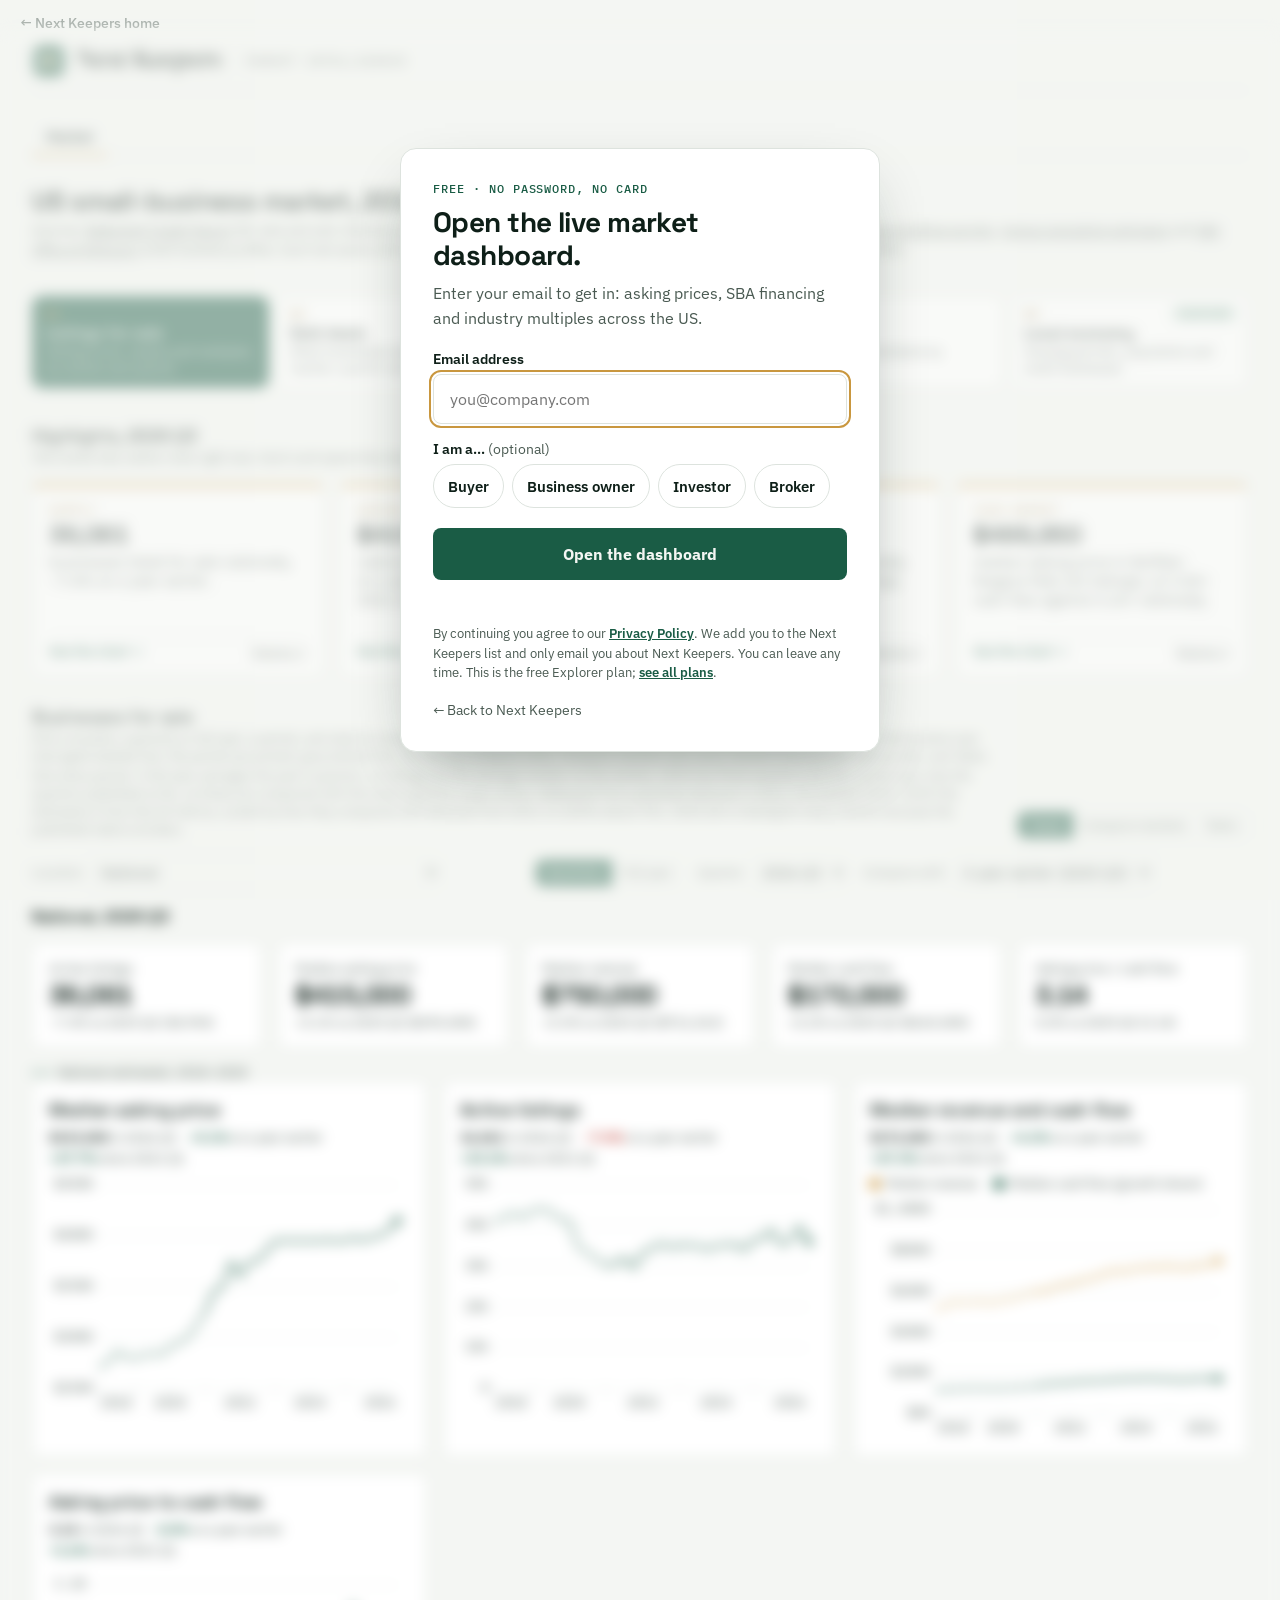
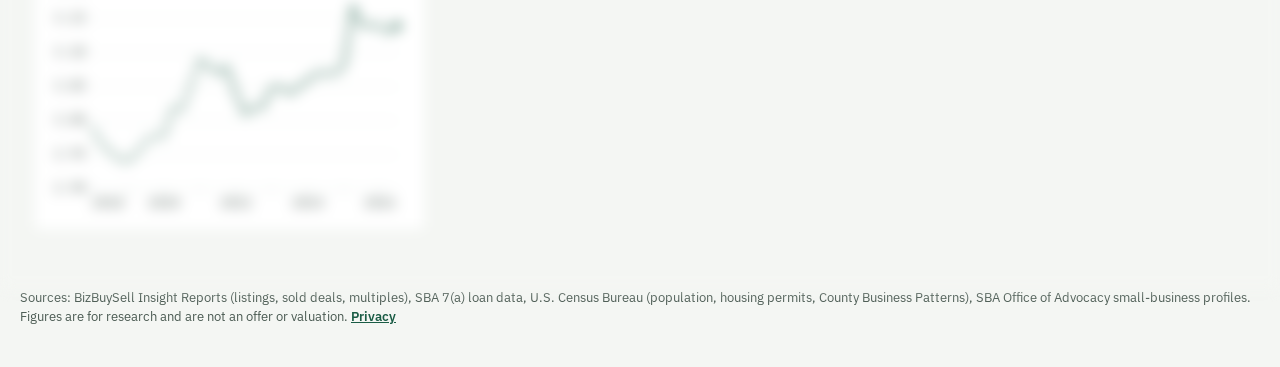
==== commit 94646a2c: "Add 2026 Q3 data and the new period controls to the dashboard Page (ported from the Claude dashboard" ====
--- a/dashboard/index.html
+++ b/dashboard/index.html
@@ -292,6 +292,11 @@
 .lx .xp-sub { margin: 0; font-family: 'Space Grotesk', system-ui, sans-serif; font-weight: 600; color: var(--color-fg); }
 .lx .lx-sub a { color: inherit; text-decoration: underline; text-underline-offset: 2px; }
 .lx td.tl, .lx th.tl { text-align: left; }
+.lx .pc-card { margin-bottom: var(--cds-gap-md); }
+.lx .pc-head { display: flex; flex-wrap: wrap; justify-content: space-between; align-items: center; gap: .5rem 1rem; }
+.lx .pc-head h3 { margin: 0; }
+.lx .pc-box { max-height: 34rem; overflow-y: auto; overscroll-behavior: contain; }
+.lx .pc-box .lx-chart { min-height: 6rem; }
 .lx .lx-bar .stk { display: flex; height: .8rem; }
 .lx .lx-bar .stk i { height: 100%; min-width: 1px; }
 .lx .lx-bar .stk i:first-child { border-radius: 2px 0 0 2px; }
@@ -355,8 +360,8 @@
   </section>
 
   <section id="lx-l" data-cat="listings" aria-label="Businesses for sale">
-    <div class="vt-head"><div><h2>Businesses for sale</h2><p class="lx-note">Pick a location and a quarter. Trend follows the location over time (the gold dashed line marks the quarter you picked), Compare markets ranks every market in that quarter, and Table lists every quarter. BizBuySell first published National in 2021; the dashed 2018–2020 line estimates it from the 64 metros, scaled by how they compared with National from 2021 on (within about 5%). 2020 Q4 is missing for every market because the published table is broken.</p></div><div class="lx-seg vt" data-vt="ex" role="group" aria-label="Show as"><button type="button" data-v="chart" aria-pressed="true">Trend</button><button type="button" data-v="cmp" aria-pressed="false">Compare markets</button><button type="button" data-v="table" aria-pressed="false">Table</button></div></div>
-    <div class="lx-controls xp-bar"><label class="xp">Location <select id="sel-market" aria-label="Location"></select></label><label class="xp">Quarter <select id="sel-lq" aria-label="Quarter"></select></label></div>
+    <div class="vt-head"><div><h2>Businesses for sale</h2><p class="lx-note">Pick a location, quarterly or full year, a period, and what to compare it with: a year earlier unless you choose another quarter or year. Trend follows the location over time (gold dashed line: the period you picked; grey dotted line: the one you compare with), Compare markets sets every market's two periods side by side, and Table lists every period. A full year averages the year's quarters, so listings are the average number on the market; 2020 has three quarters and the current year only the quarters published so far, so those are compared with the same quarters a year earlier. BizBuySell first published National in 2021; the dashed 2018–2020 line estimates it from the 64 metros, scaled by how they compared with National from 2021 on (within about 5%). 2020 Q4 is missing for every market because the published table is broken.</p></div><div class="lx-seg vt" data-vt="ex" role="group" aria-label="Show as"><button type="button" data-v="chart" aria-pressed="true">Trend</button><button type="button" data-v="cmp" aria-pressed="false">Compare markets</button><button type="button" data-v="table" aria-pressed="false">Table</button></div></div>
+    <div class="lx-controls xp-bar"><label class="xp">Location <select id="sel-market" aria-label="Location"></select></label><div class="lx-seg" role="group" aria-label="Frequency" id="l-freq"><button type="button" data-f="q" aria-pressed="true">Quarterly</button><button type="button" data-f="y" aria-pressed="false">Full year</button></div><label class="xp" id="l-per-lab">Quarter <select id="sel-lq" aria-label="Period"></select></label><label class="xp">Compare with <select id="sel-lcmp" aria-label="Compare with"></select></label></div>
     <p class="xp-sub" id="l-sub"></p>
     <div class="lx-kpis" id="l-kpis" data-source="metrics active_history"></div>
     <div data-view="ex:chart">
@@ -370,6 +375,7 @@
     </div>
     <div data-view="ex:cmp" hidden>
       <div class="lx-controls"><h3 id="lcmp-h">All markets</h3><input type="search" id="lcmp-q" placeholder="Search market or region" aria-label="Search markets"></div>
+      <div class="lx-card pc-card"><div class="pc-head"><h3 id="lpc-h">Two periods side by side</h3><div class="lx-seg" role="group" aria-label="Measure" id="lpc-m"><button type="button" data-m="listings" aria-pressed="false">Listings</button><button type="button" data-m="ask" aria-pressed="false">Asking price</button><button type="button" data-m="cf" aria-pressed="false">Cash flow</button><button type="button" data-m="cfx" aria-pressed="false">Price / cash flow</button></div></div><p class="lx-note" id="lpc-note"></p><div class="lx-legend" id="lpc-lg"></div><div class="pc-box"><div class="lx-chart" id="ch-lpc" data-source="metrics active_history"></div></div></div>
       <div class="lx-tablebox"><table class="dl-click" id="tbl-lcmp" data-source="metrics active_history" data-row-key="market"><thead><tr><th><button data-k="name">Market</button></th><th><button data-k="region">Region</button></th><th><button data-k="listings">Listings</button></th><th><button data-k="l_yoy">vs year earlier</button></th><th><button data-k="ask">Median asking price</button></th><th><button data-k="a_yoy">vs year earlier</button></th><th><button data-k="rev">Median revenue</button></th><th><button data-k="cf">Median cash flow</button></th><th><button data-k="cfx">Price / cash flow</button></th></tr></thead><tbody></tbody></table></div>
     </div>
     <div class="lx-tablebox" data-view="ex:table" hidden>
@@ -386,8 +392,8 @@
   </section>
 
   <section id="lx-s" data-cat="sold" aria-label="Businesses sold">
-    <div class="vt-head"><div><h2>Businesses sold</h2><p class="lx-note">What businesses actually sold for (BizBuySell Closed Transactions). Pick a location, quarterly or full year, and a period. National runs quarterly from 2013 (before 2021 only what each report published, so some quarters are single dots or blank; the 2020 Q2 low is the COVID shutdown). Markets run quarterly from 2021 and by full year from 2017. A National full year adds up the businesses sold over the four quarters and averages the quarterly prices and ratios.</p></div><div class="lx-seg vt" data-vt="sx" role="group" aria-label="Show as"><button type="button" data-v="chart" aria-pressed="true">Trend</button><button type="button" data-v="cmp" aria-pressed="false">Compare markets</button><button type="button" data-v="table" aria-pressed="false">Table</button></div></div>
-    <div class="lx-controls xp-bar"><label class="xp">Location <select id="sx-loc" aria-label="Location"></select></label><div class="lx-seg" role="group" aria-label="Frequency" id="sx-freq"><button type="button" data-f="q" aria-pressed="true">Quarterly</button><button type="button" data-f="y" aria-pressed="false">Full year</button></div><label class="xp">Period <select id="sx-per" aria-label="Period"></select></label></div>
+    <div class="vt-head"><div><h2>Businesses sold</h2><p class="lx-note">What businesses actually sold for (BizBuySell Closed Transactions). Pick a location, quarterly or full year, a period, and what to compare it with (a year earlier unless you choose another quarter or year); Compare markets sets every market's two periods side by side. National runs quarterly from 2013 (before 2021 only what each report published, so some quarters are single dots or blank; the 2020 Q2 low is the COVID shutdown). Markets run quarterly from 2021 and by full year from 2017. A National full year adds up the businesses sold over the four quarters and averages the quarterly prices and ratios. 2025 Q3 uses the figures BizBuySell revised with its 2026 Q3 report.</p></div><div class="lx-seg vt" data-vt="sx" role="group" aria-label="Show as"><button type="button" data-v="chart" aria-pressed="true">Trend</button><button type="button" data-v="cmp" aria-pressed="false">Compare markets</button><button type="button" data-v="table" aria-pressed="false">Table</button></div></div>
+    <div class="lx-controls xp-bar"><label class="xp">Location <select id="sx-loc" aria-label="Location"></select></label><div class="lx-seg" role="group" aria-label="Frequency" id="sx-freq"><button type="button" data-f="q" aria-pressed="true">Quarterly</button><button type="button" data-f="y" aria-pressed="false">Full year</button></div><label class="xp">Period <select id="sx-per" aria-label="Period"></select></label><label class="xp">Compare with <select id="sx-cmpp" aria-label="Compare with"></select></label></div>
     <p class="xp-sub" id="sx-sub"></p>
     <div class="lx-kpis" id="sx-kpis" data-source="national_history closed closed_annual"></div>
     <div data-view="sx:chart">
@@ -403,6 +409,7 @@
     </div>
     <div data-view="sx:cmp" hidden>
       <div class="lx-controls"><h3 id="sx-cmp-h">All markets</h3><input type="search" id="sx-q" placeholder="Search market or region" aria-label="Search markets"></div>
+      <div class="lx-card pc-card"><div class="pc-head"><h3 id="spc-h">Two periods side by side</h3><div class="lx-seg" role="group" aria-label="Measure" id="spc-m"><button type="button" data-m="sold" aria-pressed="false">Businesses sold</button><button type="button" data-m="sale" aria-pressed="false">Sale price</button><button type="button" data-m="cfx" aria-pressed="false">Price / cash flow</button><button type="button" data-m="dom" aria-pressed="false">Days on market</button></div></div><p class="lx-note" id="spc-note"></p><div class="lx-legend" id="spc-lg"></div><div class="pc-box"><div class="lx-chart" id="ch-spc" data-source="national_history closed closed_annual"></div></div></div>
       <div class="lx-tablebox"><table class="dl-click" id="sx-cmp" data-source="national_history closed closed_annual" data-row-key="market"><thead><tr><th><button data-k="name">Market</button></th><th><button data-k="region">Region</button></th><th><button data-k="sold">Sold</button></th><th><button data-k="s_yoy">vs year earlier</button></th><th><button data-k="sale">Median sale price</button></th><th><button data-k="p_yoy">vs year earlier</button></th><th><button data-k="s2a">Sale / asking</button></th><th><button data-k="cfx">Price / cash flow</button></th><th><button data-k="dom">Days on market</button></th></tr></thead><tbody></tbody></table></div>
     </div>
     <div class="lx-tablebox" data-view="sx:table" hidden>
@@ -486,7 +493,7 @@
   </section>
 
   <section id="lx-sectors" data-cat="industries" aria-label="Sector mix">
-    <div class="lx-sechead"><h2>Sector mix, 2026 Q2</h2><p class="lx-note">Share of active listings by sector. Only the latest quarter exists in the PDFs. Shares come from the pie slices, so they are exact to about a tenth of a point.</p></div>
+    <div class="lx-sechead"><h2 id="sec-h">Sector mix</h2><p class="lx-note">Share of active listings by sector in the latest quarter, as labelled on BizBuySell's market charts (whole percents, so a market's shares can add up to 99 or 101).</p></div>
     <div class="lx-card">
       <div class="lx-controls"><label for="sel-sector" class="lx-note">Sort by</label><select id="sel-sector"></select></div>
       <div class="lx-legend" id="lg-sec"></div>
@@ -573,16 +580,21 @@
   </section>
 
   </div>
+  <style>
+  #dash-root { --nk-c5: #3D6A99; }
+  @media (prefers-color-scheme: dark) { :root:not([data-theme="light"]) #dash-root { --nk-c5: #8FB5DD; } }
+  :root[data-theme="dark"] #dash-root { --nk-c5: #8FB5DD; }
+  </style>
   <div id="pg-mine" hidden>
   <header>
-    <h1 id="mn-title">Your listings: Western New York, New York City and Boston</h1>
-    <p class="lx-take" id="mn-take">Your file holds <b data-source="mine_groups" data-field="listings" data-where="group=All" id="mn-t-n">—</b> listings from <b data-source="mine_groups" data-field="counties" data-where="group=All" id="mn-t-c">—</b> counties, and <b data-source="mine_groups" data-field="operating" data-where="group=All" id="mn-t-op">—</b> of them are operating businesses. Where a listing shows its earnings, the median asking price is <b data-source="mine_groups" data-field="med_pe" data-where="group=New York City" id="mn-t-nyc">—</b> earnings in New York City, <b data-source="mine_groups" data-field="med_pe" data-where="group=Western NY" id="mn-t-wny">—</b> in Western New York and <b data-source="mine_groups" data-field="med_pe" data-where="group=Boston" id="mn-t-bos">—</b> in Boston. Below, each county is set against its own metro.</p>
-    <p class="lx-sub">Listings: your cleaned BizBuySell file (v8). Medians use operating businesses only; price / earnings is asking price over SDE (cash flow, else EBITDA) as listed, the same basis BizBuySell uses for its metro figures. Metro figures: BizBuySell Active Business Listings, 2026 Q2. Genesee and Allegany are outside any BizBuySell metro and use the nearest one.</p>
+    <h1 id="mn-title">Your listings: Western New York, New York City, Albany and Boston</h1>
+    <p class="lx-take" id="mn-take">Your file holds <b data-source="mine_groups" data-field="listings" data-where="group=All" id="mn-t-n">—</b> listings from <b data-source="mine_groups" data-field="counties" data-where="group=All" id="mn-t-c">—</b> counties, and <b data-source="mine_groups" data-field="operating" data-where="group=All" id="mn-t-op">—</b> of them are operating businesses. Where a listing shows its earnings, the median asking price is <b data-source="mine_groups" data-field="med_pe" data-where="group=New York City" id="mn-t-nyc">—</b> earnings in New York City, <b data-source="mine_groups" data-field="med_pe" data-where="group=Western NY" id="mn-t-wny">—</b> in Western New York, <b data-source="mine_groups" data-field="med_pe" data-where="group=Albany" id="mn-t-alb">—</b> in Albany County and <b data-source="mine_groups" data-field="med_pe" data-where="group=Boston" id="mn-t-bos">—</b> in Boston. Below, each county is set against its own metro.</p>
+    <p class="lx-sub">Listings: your cleaned BizBuySell file (v9). Medians use operating businesses only; price / earnings is asking price over SDE (cash flow, else EBITDA) as listed, the same basis BizBuySell uses for its metro figures. Metro figures: BizBuySell Active Business Listings, latest quarter. Albany County uses Albany-Schenectady-Troy. Genesee and Allegany are outside any BizBuySell metro and use the nearest one.</p>
   </header>
 
   <section id="mn-glance" aria-label="Your listings at a glance">
     <div class="vt-head"><div><h2 id="mn-glance-h">At a glance</h2><p class="lx-note">Pick a region. Asking price and earnings are medians of operating businesses.</p></div>
-      <div class="lx-seg" role="group" aria-label="Region" id="mn-seg"><button type="button" data-g="All" aria-pressed="true">All</button><button type="button" data-g="Western NY" aria-pressed="false">Western NY</button><button type="button" data-g="New York City" aria-pressed="false">New York City</button><button type="button" data-g="Boston" aria-pressed="false">Boston</button></div></div>
+      <div class="lx-seg" role="group" aria-label="Region" id="mn-seg"><button type="button" data-g="All" aria-pressed="true">All</button><button type="button" data-g="Western NY" aria-pressed="false">Western NY</button><button type="button" data-g="New York City" aria-pressed="false">New York City</button><button type="button" data-g="Albany" aria-pressed="false">Albany</button><button type="button" data-g="Boston" aria-pressed="false">Boston</button></div></div>
     <div class="lx-kpis">
       <div class="lx-card lx-kpi"><span class="lx-label">Listings</span><span class="lx-val mn-k" data-k="listings" data-source="mine_groups" data-field="listings" data-where="group=All">—</span><span class="lx-chg"><span class="mn-k" data-k="counties" data-source="mine_groups" data-field="counties" data-where="group=All">—</span> counties</span></div>
       <div class="lx-card lx-kpi"><span class="lx-label">Operating businesses</span><span class="lx-val mn-k" data-k="operating" data-source="mine_groups" data-field="operating" data-where="group=All">—</span><span class="lx-chg">the rest are spaces, licenses, real estate or asset sales</span></div>
@@ -594,7 +606,7 @@
   </section>
 
   <section id="mn-counties" aria-label="Counties against their metro">
-    <div class="lx-sechead"><h2>Each county against its metro</h2><p class="lx-note">The dot is the county's median price / earnings; the tick is BizBuySell's average for listed businesses in its metro, 2026 Q2. Green: county priced at or below its metro; amber: above. Counties with no listing that shows earnings are left out of the chart.</p></div>
+    <div class="lx-sechead"><h2>Each county against its metro</h2><p class="lx-note">The dot is the county's median price / earnings; the tick is BizBuySell's average for listed businesses in its metro in the latest quarter. Green: county priced at or below its metro; amber: above. Counties with no listing that shows earnings are left out of the chart.</p></div>
     <div class="lx-card">
       <div class="lx-legend" id="mn-lg-cty"></div>
       <div class="lx-chart dash-skeleton" id="mn-ch-cty" data-source="mine_counties" style="min-height:8rem"></div>
@@ -654,8 +666,8 @@
   <div id="pg-deals" hidden>
   <header class="dl-head">
     <h1 id="dl-title">Deal finder</h1>
-    <p class="lx-take" id="dl-take">Search industry multiples, set your deal box, and see which of your listings (Western New York: Erie, Monroe, Niagara, Genesee, Orleans, Allegany; New York City's five boroughs; and Boston, MA) fit and how they are priced against what businesses in their industry actually sold for in 2025. Every listing gets a 0–100 score; <b id="dl-take-n">—</b> listings are shown.</p>
-    <p class="lx-sub">Industry multiples: BizBuySell reported sales, full year 2025, national, by subsector. Listings: your cleaned BizBuySell file (v8; Erie checked October 13, the other Western New York counties read from the live listing pages October 14, Boston and New York City on October 16, 2026; 384 New York City rows have search-card figures only). Multiples use price without real estate divided by SDE or cash flow.</p>
+    <p class="lx-take" id="dl-take">Search industry multiples, set your deal box, and see which of your listings (Western New York: Erie, Monroe, Niagara, Genesee, Orleans, Allegany; New York City's five boroughs; Albany County; and Boston, MA) fit and how they are priced against what businesses in their industry actually sold for in 2025. Every listing gets a 0–100 score; <b id="dl-take-n">—</b> listings are shown.</p>
+    <p class="lx-sub">Industry multiples: BizBuySell reported sales, full year 2025, national, by subsector. Listings: your cleaned BizBuySell file (v9; Erie checked October 13, the other Western New York counties read from the live listing pages October 14, Boston and New York City on October 16, Albany County on October 27, 2026; 384 New York City rows have search-card figures only). Multiples use price without real estate divided by SDE or cash flow.</p>
   </header>
 
   <section id="dl-box" aria-label="Deal box">
@@ -920,7 +932,7 @@
   const SECT = ['Service', 'Retail - Other', 'Retail - Restaurant', 'Manufacturing', 'Other'];
   const $ = (s) => document.querySelector(s);
   const el = (tag, cls, text) => { const e = document.createElement(tag); if (cls) e.className = cls; if (text != null) e.textContent = text; return e; };
-  const state = { market: NAT, lq: null, lcq: '', built: false, sector: 'Service', smarket: NAT, sq: '', sbuilt: false, wbuilt: false, mapMetric: 'acq_per_10k_estab', ctySort: 'acq_loans', ctyDir: -1, ctyQ: '' };
+  const state = { market: NAT, lf: 'q', lq: null, ly: null, lc: { q: '', y: '' }, lpm: 'ask', lcq: '', built: false, sector: 'Service', smarket: NAT, sq: '', sbuilt: false, wbuilt: false, mapMetric: 'acq_per_10k_estab', ctySort: 'acq_loans', ctyDir: -1, ctyQ: '' };
   const MUTED = 'var(--cds-chart-muted)';
   const HOME = 'Buffalo-Niagara Falls, NY';
   const SRC = { bbs: 'https://www.bizbuysell.com/insight-report/', sba: 'https://data.sba.gov/dataset/7-a-504-foia', bps: 'https://www.census.gov/construction/bps/', adv: 'https://advocacy.sba.gov/' };
@@ -944,7 +956,8 @@
     if (!a && b === n0 - 1) return o;
     const sh = (f) => f && ((v, i) => f(v, i + a));
     return { ...o, labels: o.labels.slice(a, b + 1), series: o.series.map((s) => ({ ...s, values: s.values.slice(a, b + 1), fmt: sh(s.fmt) })), fmt: sh(o.fmt), xlab: o.xlab && ((l, i) => o.xlab(l, i + a)),
-      band: o.band && o.band.map((i) => i - a).filter((i) => i >= 0 && i <= b - a), mark: o.mark == null || o.mark < a || o.mark > b ? null : o.mark - a };
+      band: o.band && o.band.map((i) => i - a).filter((i) => i >= 0 && i <= b - a), mark: o.mark == null || o.mark < a || o.mark > b ? null : o.mark - a,
+      mark2: o.mark2 == null || o.mark2 < a || o.mark2 > b ? null : o.mark2 - a };
   }
   // x axis: a small tick for every labelled period, text on every k-th one counting back from the latest, so labels never crowd
   function xAxis(g, labs, x, H, x0, x1) {
@@ -986,7 +999,21 @@
       g.append('line').attr('x1', ml).attr('x2', W - mr).attr('y1', y(t)).attr('y2', y(t)).style('stroke', 'var(--cds-chart-grid)').attr('stroke-width', 1);
       g.append('text').attr('class', 'lx-tick').attr('x', ml - 6).attr('y', y(t)).attr('text-anchor', 'end').attr('dominant-baseline', 'middle').text(o.tick(t));
     });
-    if (o.mark != null && o.mark >= 0 && o.mark < n - 1) g.append('line').attr('x1', x(o.mark)).attr('x2', x(o.mark)).attr('y1', 10).attr('y2', H - 26).style('stroke', 'var(--nk-gold)').attr('stroke-width', 1.5).attr('stroke-dasharray', '4 3');
+    // the picked period (gold dashes) and, when one is chosen, the period it is compared with (grey dots), each named at the top
+    const two = o.mark2 != null && o.mark2 >= 0 && o.mark2 < n;
+    const vmark = (i, col, dash, txt, other, ty, tcol) => {
+      g.append('line').attr('x1', x(i)).attr('x2', x(i)).attr('y1', 10).attr('y2', H - 26).style('stroke', col).attr('stroke-width', 1.5).attr('stroke-dasharray', dash);
+      if (!txt) return;
+      const t = g.append('text').attr('class', 'lx-tick').attr('y', ty).attr('dominant-baseline', 'hanging').attr('paint-order', 'stroke').style('stroke', 'var(--color-panel)')
+        .attr('stroke-width', 3).style('fill', tcol || col).style('font-weight', 600).text(txt);
+      const w = t.node().getComputedTextLength();
+      let right = other == null || i >= other;
+      if (right && x(i) + 4 + w > W - 2) right = false;
+      if (!right && x(i) - 4 - w < ml) right = true;
+      t.attr('x', x(i) + (right ? 4 : -4)).attr('text-anchor', right ? 'start' : 'end');
+    };
+    if (o.mark != null && o.mark >= 0 && (o.mark < n - 1 || two)) vmark(o.mark, 'var(--nk-gold)', '4 3', two ? o.labels[o.mark] : null, two ? o.mark2 : null, 4, 'var(--nk-gold-ink)');
+    if (two) vmark(o.mark2, 'var(--color-fg-muted)', '1.5 3', o.labels[o.mark2], o.mark, 18);
     xAxis(g, o.labels.map((l) => (o.xl ? o.xl(l) : l.endsWith('Q1') ? l.slice(0, 4) : null)), x, H, ml, W - mr);
     const line = d3.line().defined((v) => v != null).x((v, i) => x(i)).y((v) => y(v)).curve(d3.curveLinear);
     // a dashed series (an estimate) joins its points across gaps
@@ -1050,25 +1077,11 @@
     if (!g) return;
     const s = (v) => el('span', v == null ? null : v >= 0 ? 'g-up' : 'g-down', fmt.pct(v));
     const a = el('span'); a.append(el('b', null, f(g.v)), pre + g.label);
-    const b = el('span'); b.append(s(g.yoy), ' vs a year earlier');
+    const b = el('span'); b.append(s(g.yoy), g.vs || ' vs a year earlier');
     host.append(a, b);
     if (g.since != null) { const c = el('span'); c.append(s(g.since), ' since ' + g.first); host.append(c); }
   }
-  function yoyCell(m, q, k) {
-    const a = m.get(q), b = m.get(prevQ(q));
-    const v = a && b && a[k] != null && b[k] ? (a[k] / b[k] - 1) * 100 : null;
-    return el('td', v == null ? 'muted' : v >= 0 ? 'g-up' : 'g-down', fmt.pct(v));
-  }
   const nCell = (v, f) => el('td', v == null ? 'muted' : null, v == null ? '—' : f(v));
-  function drawExTable(rows, labels, mk) {
-    const body = $('#tbl-ex tbody'); if (!body) return;
-    const m = new Map(rows.filter((r) => r.market === mk).map((r) => [r.quarter, r]));
-    body.replaceChildren(...labels.filter((q) => m.has(q)).reverse().map((q) => {
-      const r = m.get(q) || {}, tr = el('tr'); tr.dataset.key = q;
-      tr.append(el('td', r.est ? 'muted' : null, q + (r.est ? ' (estimated)' : '')), nCell(r.listings, fmt.int), yoyCell(m, q, 'listings'), nCell(r.ask, fmt.usd), yoyCell(m, q, 'ask'), nCell(r.rev, fmt.usd), nCell(r.cf, fmt.usd), yoyCell(m, q, 'cf'), nCell(r.cfx, fmt.x2), nCell(r.revx, fmt.x2));
-      return tr;
-    }));
-  }
 
   const LT = {};
   const pctTd = (v) => el('td', v == null ? 'muted' : v >= 0 ? 'g-up' : 'g-down', fmt.pct(v));
@@ -1133,6 +1146,58 @@
     if (sel.dataset.l !== list.join()) { sel.dataset.l = list.join(); sel.replaceChildren(...list.slice().reverse().map((p) => new Option(p, p))); }
     sel.value = cur;
   }
+
+  // "Compare with" picker: a year earlier by default, or any other period of the same frequency
+  function cmpOpts(sel, list, per, cur, defLab) {
+    const key = list.join() + '|' + per + '|' + defLab;
+    if (sel.dataset.l !== key) { sel.dataset.l = key; sel.replaceChildren(new Option(defLab, ''), ...list.filter((p) => p !== per).reverse().map((p) => new Option(p, p))); }
+    sel.value = cur && cur !== per && list.includes(cur) ? cur : '';
+    return sel.value;
+  }
+  // two periods side by side for every market: hollow dot = the period compared with, solid dot = the period picked, sorted by the change
+  function periodChart(host, rows, o) {
+    host.replaceChildren(); host.classList.remove('dash-skeleton'); host.style.position = 'relative';
+    const C = NKC();
+    const pts = rows.filter((r) => r.a != null || r.b != null).map((r) => ({ ...r, c: r.a != null && r.b ? (r.a / r.b - 1) * 100 : null }))
+      .sort((p, q) => (p.pin ? -1 : q.pin ? 1 : (q.c == null ? -1e9 : q.c) - (p.c == null ? -1e9 : p.c)));
+    if (!pts.length) { host.appendChild(el('div', 'lx-fail', 'No values for these two periods')); return; }
+    const W = Math.max(300, host.clientWidth), rh = 20, top = 24, H = top + pts.length * rh + 4;
+    const svg = d3.select(host).append('svg').attr('width', '100%').attr('viewBox', `0 0 ${W} ${H}`).attr('role', 'img').attr('aria-label', o.aria);
+    const probe = svg.append('text').attr('class', 'lx-tick');
+    let lw = 0; pts.forEach((p) => { probe.text(p.name); lw = Math.max(lw, probe.node().getComputedTextLength()); }); probe.remove();
+    const ml = Math.min(Math.round(W * 0.36), Math.ceil(lw) + 12), mr = 60;
+    const vals = pts.flatMap((p) => [p.a, p.b]).filter((v) => v != null);
+    const lo = d3.min(vals), hi = d3.max(vals), pad = (hi - lo) * 0.06 || hi * 0.05 || 1;
+    const x = d3.scaleLinear([o.zero ? 0 : Math.max(0, lo - pad), hi + pad], [ml + 6, W - mr]).nice(W < 520 ? 3 : 5);
+    x.ticks(W < 520 ? 3 : 5).forEach((t) => {
+      svg.append('line').attr('x1', x(t)).attr('x2', x(t)).attr('y1', top - 4).attr('y2', H - 2).style('stroke', 'var(--cds-chart-grid)');
+      svg.append('text').attr('class', 'lx-tick').attr('x', x(t)).attr('y', top - 10).attr('text-anchor', 'middle').text(o.tick(t));
+    });
+    const tip = el('div', 'lx-tip'); tip.hidden = true; host.appendChild(tip);
+    pts.forEach((p, i) => {
+      const y = top + i * rh + rh / 2, on = p.pin || p.key === o.sel;
+      if (on) svg.append('rect').attr('x', 0).attr('y', y - rh / 2).attr('width', W).attr('height', rh).style('fill', 'var(--nk-tint, transparent)');
+      svg.append('text').attr('class', 'lx-tick').attr('x', ml).attr('y', y).attr('text-anchor', 'end').attr('dominant-baseline', 'middle')
+        .style('fill', 'var(--color-fg)').style('font-weight', on ? 600 : null).text(p.name);
+      if (p.a != null && p.b != null) svg.append('line').attr('x1', x(p.b)).attr('x2', x(p.a)).attr('y1', y).attr('y2', y).style('stroke', 'var(--cds-chart-reference)').attr('stroke-width', 2);
+      if (p.b != null) svg.append('circle').attr('cx', x(p.b)).attr('cy', y).attr('r', 4).style('fill', 'var(--color-panel)').style('stroke', MUTED).attr('stroke-width', 1.75);
+      if (p.a != null) svg.append('circle').attr('cx', x(p.a)).attr('cy', y).attr('r', 4.5).style('fill', C[0]);
+      svg.append('text').attr('class', 'lx-tick').attr('x', W - mr + 8).attr('y', y).attr('dominant-baseline', 'middle')
+        .style('fill', p.c == null ? 'var(--color-fg-muted)' : p.c >= 0 ? 'var(--color-ok)' : 'var(--color-bad)').text(p.c == null ? '—' : fmt.pct(p.c));
+      svg.append('rect').attr('x', 0).attr('y', y - rh / 2).attr('width', W).attr('height', rh).attr('fill', 'transparent').style('cursor', o.click ? 'pointer' : null)
+        .on('mousemove', (ev) => {
+          const r = host.getBoundingClientRect();
+          tip.replaceChildren(el('div', 't', p.full || p.name));
+          [[o.a, p.a, C[0]], [o.b, p.b, MUTED]].forEach(([lab, v, c]) => { const row = el('div', 'r'), sw = el('i'); sw.style.background = c; row.append(sw, el('span', null, lab), el('b', null, v == null ? '—' : o.fmt(v))); tip.appendChild(row); });
+          const row = el('div', 'r'); row.append(el('i'), el('span', null, 'Change'), el('b', null, p.c == null ? '—' : fmt.pct(p.c))); tip.appendChild(row);
+          tip.hidden = false;
+          const tw = tip.offsetWidth, cx = ev.clientX - r.left;
+          tip.style.left = Math.max(0, Math.min(r.width - tw, cx + 12)) + 'px'; tip.style.top = Math.max(0, y * (r.width / W) - 50) + 'px';
+        })
+        .on('mouseleave', () => { tip.hidden = true; })
+        .on('click', o.click ? () => o.click(p.key) : null);
+    });
+  }
   function sortRows(rows, k, dir) {
     return rows.sort((a, b) => {
       const x = a[k], y = b[k];
@@ -1142,7 +1207,7 @@
   }
   const dash0 = (v, f) => (v == null ? '—' : f(v));
 
-  // ---------- 01 Listings for sale: one location and one quarter; trend, compare markets or table ----------
+  // ---------- 01 Listings for sale: one location, quarterly or full year; trend, compare markets or table ----------
   let L = null;
   function lData() {
     const m = dash.data('metrics'), ah = dash.data('active_history');
@@ -1152,24 +1217,63 @@
     const rows = m.data.concat(hd, hd.length ? natEst(m.data, hd) : []);
     const qs = [...new Set(rows.map((r) => r.quarter))].sort(), labels = [];
     for (let y = +qs[0].slice(0, 4); y <= +qs[qs.length - 1].slice(0, 4); y++) for (let q = 1; q <= 4; q++) { const l = y + ' Q' + q; if (l >= qs[0] && l <= qs[qs.length - 1]) labels.push(l); }
-    L = { md: m.data, hd, rows, labels, est: new Set(rows.filter((r) => r.est).map((r) => r.quarter)), at: new Map(rows.map((r) => [r.market + '|' + r.quarter, r])) };
+    // full years: each measure is the average of the year's published quarters (listings: the average count on the market)
+    const yrows = d3.rollups(rows, (v) => {
+      const o = { market: v[0].market, short: v[0].short, type: v[0].type, region: v[0].region, quarter: v[0].quarter.slice(0, 4), nq: v.length, qs: v.map((r) => +r.quarter.slice(-1)).sort(), est: v.some((r) => r.est) };
+      EK.forEach((k) => { const x = v.map((r) => r[k]).filter((z) => z != null); o[k] = x.length ? d3.mean(x) : null; });
+      if (o.listings != null) o.listings = Math.round(o.listings);
+      return o;
+    }, (r) => r.market, (r) => r.quarter.slice(0, 4)).flatMap(([, ys]) => ys.map(([, o]) => o));
+    const ylabels = [...new Set(yrows.map((r) => r.quarter))].sort();
+    L = { md: m.data, hd, rows, labels, est: new Set(rows.filter((r) => r.est).map((r) => r.quarter)), at: new Map(rows.map((r) => [r.market + '|' + r.quarter, r])),
+      yrows, ylabels, yest: new Set(yrows.filter((r) => r.est).map((r) => r.quarter)), yat: new Map(yrows.map((r) => [r.market + '|' + r.quarter, r])) };
     return L;
   }
   const lAt = (mk, q) => L.at.get(mk + '|' + q);
+  // a year with fewer than four quarters (the current one, or 2020) is compared with the same quarters a year earlier
+  const qSpan = (qs) => (qs.length === 1 ? 'Q' + qs[0] : 'Q' + qs[0] + '–Q' + qs[qs.length - 1]);
+  const yPart = (mk, y) => { const r = L.yat.get(mk + '|' + y); return r && r.nq < 4 ? r : null; };
+  function ytdPrev(mk, y, cy) {
+    cy = cy || String(+y - 1);
+    const r = yPart(mk, y);
+    if (!r) return L.yat.get(mk + '|' + cy);
+    const v = r.qs.map((n) => lAt(mk, cy + ' Q' + n)).filter(Boolean);
+    if (!v.length) return null;
+    const o = { nq: v.length };
+    EK.forEach((k) => { const x = v.map((z) => z[k]).filter((z) => z != null); o[k] = x.length ? d3.mean(x) : null; });
+    if (o.listings != null) o.listings = Math.round(o.listings);
+    return o;
+  }
+  const ytdLab = (mk, y, cy) => { cy = cy || String(+y - 1); const r = yPart(mk, y), c = yPart(mk, cy); return cy + (r ? ' ' + qSpan(r.qs) : c ? ' (' + qSpan(c.qs) + ')' : ''); };
+  // the frequency picked: quarterly rows, or one row per year
+  // yoy: the same period a year earlier (Table rows); cmp / vs: the period picked under "Compare with" ('' = a year earlier)
+  const LF = () => {
+    if (state.lf === 'y') { const cp = state.lc.y;
+      return { y: 1, rows: L.yrows, labels: L.ylabels, est: L.yest, at: (mk, p) => L.yat.get(mk + '|' + p), prev: (p) => String(+p - 1), per: state.ly, cp,
+        yoy: (mk, p) => ytdPrev(mk, p), cmp: (mk, p) => ytdPrev(mk, p, cp), vs: (mk, p) => ytdLab(mk, p, cp) }; }
+    const cp = state.lc.q;
+    return { y: 0, rows: L.rows, labels: L.labels, est: L.est, at: lAt, prev: prevQ, per: state.lq, cp,
+      yoy: (mk, p) => lAt(mk, prevQ(p)), cmp: (mk, p) => lAt(mk, cp || prevQ(p)), vs: (mk, p) => cp || prevQ(p) };
+  };
   function lBuild() {
     if (state.built) return;
     state.built = true;
     state.lq = state.lq || L.labels[L.labels.length - 1];
+    state.ly = state.ly || L.ylabels[L.ylabels.length - 1];
     locOpts($('#sel-market'), L.md, state.market);
     $('#sel-market').addEventListener('change', (e) => { state.market = e.target.value; drawL(); });
-    $('#sel-lq').addEventListener('change', (e) => { state.lq = e.target.value; drawL(); });
+    $('#sel-lq').addEventListener('change', (e) => { if (state.lf === 'y') state.ly = e.target.value; else state.lq = e.target.value; drawL(); });
+    $('#l-freq').addEventListener('click', (e) => { const b = e.target.closest('button'); if (b) { state.lf = b.dataset.f; drawL(); } });
+    $('#sel-lcmp').addEventListener('change', (e) => { state.lc[state.lf === 'y' ? 'y' : 'q'] = e.target.value; drawL(); });
+    $('#lpc-m').addEventListener('click', (e) => { const b = e.target.closest('button'); if (b) { state.lpm = b.dataset.m; drawL(); } });
     $('#lcmp-q').addEventListener('input', (e) => { state.lcq = e.target.value; drawL(); });
   }
-  function drawTrend(rows, labels, q) {
-    const C = NKC(), mk = state.market, isNat = mk === NAT, mark = labels.indexOf(q);
+  function drawTrend(F) {
+    const rows = F.rows, labels = F.labels, q = F.per, by = F.y ? ' by year' : ' by quarter';
+    const C = NKC(), mk = state.market, isNat = mk === NAT, mark = labels.indexOf(q), mark2 = F.cp ? labels.indexOf(F.cp) : null;
     const short = isNat ? 'National' : ((rows.find((r) => r.market === mk) || {}).short || mk);
     const ser = (m, k) => { const s = seriesFor(rows, m, k); return labels.map((x) => (s.has(x) ? s.get(x) : null)); };
-    const estQ = L.est;
+    const estQ = F.est;
     // split a National series into published (solid) and estimated (dashed, joined to the first published quarter)
     const split = (s) => {
       const f = s.values.findIndex((v, i) => v != null && !estQ.has(labels[i]));
@@ -1178,37 +1282,64 @@
     };
     const two = (k, solo) => { const out = isNat ? split({ name: short, color: C[0], values: ser(mk, k) }) : [{ name: short, color: C[0], values: ser(mk, k) }]; if (!isNat && !solo) out.push(...split({ name: 'National', color: MUTED, values: ser(NAT, k) })); return out; };
     const dsh = (c) => 'repeating-linear-gradient(90deg,' + c + ' 0 4px,transparent 4px 7px)';
-    legend($('#lg-ex'), (isNat ? [] : [[short, C[0]], ['National', MUTED]]).concat(estQ.size ? [['National estimated, 2018–2020', dsh(isNat ? C[0] : MUTED)]] : [], mark < labels.length - 1 ? [['Quarter picked: ' + q, dsh('var(--nk-gold)')]] : []));
-    $('#lg-ex').querySelectorAll('span').forEach((sp) => { if (/estimated|picked/.test(sp.textContent)) Object.assign(sp.firstChild.style, { width: '1.25rem', height: '2px', borderRadius: '0', verticalAlign: '3px' }); });
-    const ch = (id, o) => { if (gate($(id), ['metrics'])) lineChart($(id), { labels, mark, ...o }); };
-    let s = two('ask'); ch('#ch-ask', { aria: short + ' median asking price by quarter', tick: fmt.usdK, fmt: fmt.usd, series: s });
-    gLine($('#g-ask'), growth(s[0].values, labels, prevQ), fmt.usd);
-    s = two('listings', true); ch('#ch-list', { zero: true, aria: short + ' active listings by quarter', tick: d3.format('.3~s'), fmt: fmt.int, series: s });
-    gLine($('#g-listings'), growth(s[0].values, labels, prevQ), fmt.int);
+    legend($('#lg-ex'), (isNat ? [] : [[short, C[0]], ['National', MUTED]]).concat(estQ.size ? [['National estimated, 2018–2020', dsh(isNat ? C[0] : MUTED)]] : [], mark < labels.length - 1 || F.cp ? [[(F.y ? 'Year' : 'Quarter') + ' picked: ' + q, dsh('var(--nk-gold)')]] : [], F.cp ? [['Compared with: ' + F.vs(mk, q), 'repeating-linear-gradient(90deg,var(--color-fg-muted) 0 2px,transparent 2px 5px)']] : []));
+    $('#lg-ex').querySelectorAll('span').forEach((sp) => { if (/estimated|picked|Compared/.test(sp.textContent)) Object.assign(sp.firstChild.style, { width: '1.25rem', height: '2px', borderRadius: '0', verticalAlign: '3px' }); });
+    const ch = (id, o) => { if (gate($(id), ['metrics'])) lineChart($(id), { labels, mark, mark2, xl: F.y ? (l) => l : null, ...o }); };
+    const gr = (vals, k, f) => {
+      if (F.cp) { const a = F.at(mk, q), b = F.cmp(mk, q); return a && a[k] != null ? { label: q, v: a[k], yoy: chg(a, b, k), vs: ' vs ' + F.vs(mk, q) + (b && b[k] != null ? ' (' + f(b[k]) + ')' : '') } : null; }
+      const g = growth(vals, labels, F.prev); if (g && F.y && yPart(mk, g.label)) { g.yoy = chg(F.at(mk, g.label), F.yoy(mk, g.label), k); g.vs = ' vs ' + ytdLab(mk, g.label); } return g;
+    };
+    let s = two('ask'); ch('#ch-ask', { aria: short + ' median asking price' + by, tick: fmt.usdK, fmt: fmt.usd, series: s });
+    gLine($('#g-ask'), gr(s[0].values, 'ask', fmt.usd), fmt.usd);
+    s = two('listings', true); ch('#ch-list', { zero: true, aria: short + ' active listings' + by, tick: d3.format('.3~s'), fmt: fmt.int, series: s });
+    gLine($('#g-listings'), gr(s[0].values, 'listings', fmt.int), fmt.int);
     const r = { name: 'Median revenue', color: C[1], values: ser(mk, 'rev') }, c = { name: 'Median cash flow', color: C[0], values: ser(mk, 'cf') };
     s = isNat ? split(r).concat(split(c)) : [r, c];
-    ch('#ch-fin', { zero: true, aria: short + ' median revenue and cash flow by quarter', tick: fmt.usdK, fmt: fmt.usd, series: s });
+    ch('#ch-fin', { zero: true, aria: short + ' median revenue and cash flow' + by, tick: fmt.usdK, fmt: fmt.usd, series: s });
     legend($('#lg-fin'), [['Median revenue', C[1]], ['Median cash flow (growth shown)', C[0]]]);
-    gLine($('#g-cf'), growth(s.find((x) => x.name === 'Median cash flow').values, labels, prevQ), fmt.usd);
-    s = two('cfx'); ch('#ch-mult', { aria: short + ' asking price to cash flow by quarter', tick: fmt.x2, fmt: fmt.x2, series: s });
-    gLine($('#g-cfx'), growth(s[0].values, labels, prevQ), fmt.x2);
-    drawExTable(rows, labels, mk);
+    gLine($('#g-cf'), gr(s.find((x) => x.name === 'Median cash flow').values, 'cf', fmt.usd), fmt.usd);
+    s = two('cfx'); ch('#ch-mult', { aria: short + ' asking price to cash flow' + by, tick: fmt.x2, fmt: fmt.x2, series: s });
+    gLine($('#g-cfx'), gr(s[0].values, 'cfx', fmt.x2), fmt.x2);
+    // table: every period for the location
+    const lab = F.y ? (x) => x + (yPart(mk, x) ? ' (' + qSpan(yPart(mk, x).qs) + ')' : '') : (x) => x;
+    $('#tbl-ex tbody').replaceChildren(...labels.filter((x) => F.at(mk, x)).reverse().map((x) => {
+      const r = F.at(mk, x), y = F.yoy(mk, x), tr = el('tr'); tr.dataset.key = x; if (x === q || (F.cp && x === F.cp)) tr.className = 'sel';
+      tr.append(el('td', r.est ? 'muted' : null, lab(x) + (r.est ? ' (estimated)' : '')), nCell(r.listings, fmt.int), pctTd(chg(r, y, 'listings')), nCell(r.ask, fmt.usd), pctTd(chg(r, y, 'ask')), nCell(r.rev, fmt.usd), nCell(r.cf, fmt.usd), pctTd(chg(r, y, 'cf')), nCell(r.cfx, fmt.x2), nCell(r.revx, fmt.x2));
+      return tr;
+    }));
   }
   function drawL() {
     if (!lData()) { ['#ch-ask', '#ch-list', '#ch-fin', '#ch-mult'].forEach((s) => gate($(s), ['metrics'])); return; }
     lBuild();
-    perOpts($('#sel-lq'), L.labels.filter((x) => L.at.has(NAT + '|' + x)), state.lq);
-    const mk = state.market, q = state.lq, r = lAt(mk, q), p = lAt(mk, prevQ(q)), nm = mk === NAT ? 'National' : mk;
-    $('#l-sub').textContent = nm + ', ' + q + (r && r.est ? ' (estimated from the 64 metros)' : '');
+    let F = LF();
+    $('#l-freq').querySelectorAll('button').forEach((b) => b.setAttribute('aria-pressed', String(b.dataset.f === (F.y ? 'y' : 'q'))));
+    $('#l-per-lab').firstChild.textContent = F.y ? 'Year ' : 'Quarter ';
+    const plist = F.labels.filter((x) => F.at(NAT, x));
+    perOpts($('#sel-lq'), plist, F.per);
+    const cpv = cmpOpts($('#sel-lcmp'), plist, F.per, F.cp, F.y ? 'The year before (' + (+F.per - 1) + ')' : 'A year earlier (' + prevQ(F.per) + ')');
+    if (cpv !== F.cp) { state.lc[F.y ? 'y' : 'q'] = cpv; F = LF(); }
+    const mk = state.market, q = F.per, r = F.at(mk, q), p = F.cmp(mk, q), nm = mk === NAT ? 'National' : mk;
+    $('#l-sub').textContent = nm + ', ' + (F.y ? 'full year ' : '') + q + (r && F.y ? ' (average of ' + (r.nq < 4 ? qSpan(r.qs) + '; compared with ' + F.vs(mk, q) : 'the four quarters') + ')' : '') + (r && r.est ? ', estimated from the 64 metros' : '');
     const K = [['listings', 'Active listings', fmt.int], ['ask', 'Median asking price', fmt.usd], ['rev', 'Median revenue', fmt.usd], ['cf', 'Median cash flow', fmt.usd], ['cfx', 'Asking price / cash flow', fmt.x2]];
-    $('#l-kpis').replaceChildren(...K.map(([k, lab, f]) => kpi(lab, r && r[k] != null ? f(r[k]) : '—', r ? fmt.pct(chg(r, p, k)) + ' vs ' + prevQ(q) : 'No data for this quarter')));
-    drawTrend(L.rows, L.labels, q);
+    $('#l-kpis').replaceChildren(...K.map(([k, lab, f]) => kpi(lab, r && r[k] != null ? f(r[k]) : '—', r ? fmt.pct(chg(r, p, k)) + ' vs ' + F.vs(mk, q) + (p && p[k] != null ? ' (' + f(p[k]) + ')' : '') : 'No data for this period')));
+    drawTrend(F);
     const cq = state.lcq.trim().toLowerCase();
-    const cmp = L.rows.filter((x) => x.quarter === q && (!cq || (x.market + ' ' + (x.region || '')).toLowerCase().includes(cq))).map((x) => {
-      const y = lAt(x.market, prevQ(q));
+    const cmp = F.rows.filter((x) => x.quarter === q && (!cq || (x.market + ' ' + (x.region || '')).toLowerCase().includes(cq))).map((x) => {
+      const y = F.cmp(x.market, q);
       return { ...x, name: x.market === NAT ? 'National' + (x.est ? ' (estimated)' : '') : x.market, region: x.region || 'National', l_yoy: chg(x, y, 'listings'), a_yoy: chg(x, y, 'ask') };
     });
-    $('#lcmp-h').textContent = 'All markets, ' + q;
+    const vsN = F.vs(NAT, q);
+    $('#lcmp-h').textContent = 'All markets, ' + (F.y ? 'full year ' : '') + q + ' vs ' + vsN;
+    ['l_yoy', 'a_yoy'].forEach((k) => { const b = $('#tbl-lcmp th button[data-k="' + k + '"]'); if (b) b.textContent = 'vs ' + (F.cp ? vsN : 'year earlier'); });
+    const PM = { listings: ['active listings', fmt.int, d3.format('.3~s'), true], ask: ['median asking price', fmt.usd, fmt.usdK], cf: ['median cash flow', fmt.usd, fmt.usdK], cfx: ['asking price to cash flow', fmt.x2, fmt.x2] };
+    const pm = PM[state.lpm] ? state.lpm : 'ask', [pmLab, pmF, pmT, pmZ] = PM[pm];
+    $('#lpc-m').querySelectorAll('button').forEach((b) => b.setAttribute('aria-pressed', String(b.dataset.m === pm)));
+    $('#lpc-h').textContent = (F.y ? 'Full year ' : '') + q + ' against ' + vsN + ': ' + pmLab;
+    $('#lpc-note').textContent = 'Every market in both periods, biggest rise first' + (pm === 'listings' ? '' : '; National is pinned at the top') + '. Click a market to open its trend.';
+    legend($('#lpc-lg'), [[(F.y ? 'Full year ' : '') + q, NKC()[0]], [vsN, MUTED]]);
+    periodChart($('#ch-lpc'), cmp.filter((x) => pm !== 'listings' || x.market !== NAT).map((x) => ({ key: x.market, name: x.market === NAT ? 'National' : (x.short || x.market), full: x.name, pin: x.market === NAT, a: x[pm], b: (F.cmp(x.market, q) || {})[pm] })),
+      { a: (F.y ? 'Full year ' : '') + q, b: vsN, fmt: pmF, tick: pmT, zero: pmZ, sel: mk, aria: 'Every market: ' + pmLab + ', ' + q + ' against ' + vsN,
+        click: (k) => { state.market = k; $('#sel-market').value = k; jump({ v_ex: 'chart' }, 'lx-l', drawL); } });
     lTable('tbl-lcmp', cmp, [{ k: 'name', s: 1 }, { k: 'region', s: 1, m: 1 }, { k: 'listings', f: fmt.int }, { k: 'l_yoy', f: 'p' }, { k: 'ask', f: fmt.usd }, { k: 'a_yoy', f: 'p' }, { k: 'rev', f: fmt.usd }, { k: 'cf', f: fmt.usd }, { k: 'cfx', f: fmt.x2 }], ['listings', -1], drawL,
       { key: 'market', pin: new Set([NAT]), sel: mk, click: (k) => { state.market = k; $('#sel-market').value = k; jump({ v_ex: 'chart' }, 'lx-l', drawL); } });
     drawLH();
@@ -1217,7 +1348,7 @@
     const pub = L.labels.filter((x) => L.at.has(NAT + '|' + x) && !L.est.has(x)), q = pub[pub.length - 1], n = lAt(NAT, q), p = lAt(NAT, prevQ(q)), f0 = lAt(NAT, pub[0]);
     const most = n.listings >= d3.max(L.labels, (x) => (lAt(NAT, x) || {}).listings);
     const big = L.rows.filter((r) => r.quarter === q && r.market !== NAT && r.listings >= 150 && r.cfx != null).sort((a, b) => a.cfx - b.cfx), h = lAt(HOME, q);
-    const go = (mk, v, sort) => () => { if (sort) LT['tbl-lcmp'] = sort; state.market = mk; state.lq = q; $('#sel-market').value = mk; jump({ v_ex: v }, 'lx-l', drawL); };
+    const go = (mk, v, sort) => () => { if (sort) LT['tbl-lcmp'] = sort; state.market = mk; state.lf = 'q'; state.lq = q; state.lc.q = ''; $('#sel-market').value = mk; jump({ v_ex: v }, 'lx-l', drawL); };
     $('#hl-l-h').textContent = 'Highlights, ' + q;
     hl('#hl-l', [
       { k: 'Supply', v: fmt.int(n.listings), t: 'businesses listed for sale nationally, ' + fmt.pct(chg(n, p, 'listings')) + ' on a year earlier' + (most ? ', the most since at least 2018.' : '.'), on: go(NAT, 'chart'), src: SRC.bbs },
@@ -1229,7 +1360,7 @@
 
   // ---------- 02 Sold deals: one location, quarterly or full year; trend, compare markets or table ----------
   const SKEYS = ['sold', 'sale', 'ask', 's2a', 'rev', 'revx', 'cf', 'cfx', 'dom'];
-  const sx = { loc: NAT, f: 'q', per: { q: null, y: null }, cq: '', built: false };
+  const sx = { loc: NAT, f: 'q', per: { q: null, y: null }, cp: { q: '', y: '' }, pm: 'sale', cq: '', built: false };
   let SD = null;
   function sData() {
     const n = dash.data('national_history'), c = dash.data('closed'), a = dash.data('closed_annual');
@@ -1244,7 +1375,7 @@
     d3.groups(n.data, (r) => r.year).forEach(([y, rs]) => {
       if (rs.length < 4) return;
       const o = { market: NAT, region: 'National', fy: y };
-      SKEYS.forEach((k) => { const v = rs.map((r) => r[k]).filter((x) => x != null); o[k] = k === 'sold' ? (v.length === 4 ? d3.sum(v) : null) : v.length ? d3.mean(v) : null; });
+      SKEYS.forEach((k) => { const v = rs.map((r) => r[k]).filter((x) => x != null); o[k] = k === 'sold' ? (v.length === 4 ? d3.sum(v) : null) : v.length ? d3.mean(v) : null; if (k === 'dom' && o[k] != null) o[k] = Math.round(o[k]); });
       put('y', o, String(y));
     });
     const per = (f) => [...new Set([...at.keys()].filter((k) => k[0] === f).map((k) => k.split('|')[2]))].sort();
@@ -1267,40 +1398,57 @@
     $('#sx-per').addEventListener('change', (e) => { sx.per[sx.f] = e.target.value; drawS(); });
     $('#sx-freq').addEventListener('click', (e) => { const b = e.target.closest('button'); if (b) { sx.f = b.dataset.f; drawS(); } });
     $('#sx-q').addEventListener('input', (e) => { sx.cq = e.target.value; drawS(); });
+    $('#sx-cmpp').addEventListener('change', (e) => { sx.cp[sx.f] = e.target.value; drawS(); });
+    $('#spc-m').addEventListener('click', (e) => { const b = e.target.closest('button'); if (b) { sx.pm = b.dataset.m; drawS(); } });
   }
   function drawS() {
     if (!sData()) { SCH.forEach((d) => gate($('#sx-ch-' + d[0]), ['national_history', 'closed', 'closed_annual'])); return; }
     sBuild();
     const f = sx.f, list = SD.labels[f], per = sx.per[f], mk = sx.loc, isNat = mk === NAT, C = NKC();
-    const name = isNat ? 'National' : mk, pl = f === 'q' ? per : 'full year ' + per, r = sAt(mk, per), p = sAt(mk, prevP(per));
     $('#sx-freq').querySelectorAll('button').forEach((b) => b.setAttribute('aria-pressed', String(b.dataset.f === f)));
     perOpts($('#sx-per'), list, per);
+    // "Compare with": a year earlier unless another period is picked
+    const cp = sx.cp[f] = cmpOpts($('#sx-cmpp'), list, per, sx.cp[f], f === 'q' ? 'A year earlier (' + prevQ(per) + ')' : 'The year before (' + (+per - 1) + ')');
+    const cmpP = cp || prevP(per);
+    const name = isNat ? 'National' : mk, pl = f === 'q' ? per : 'full year ' + per, r = sAt(mk, per), p = sAt(mk, cmpP);
     $('#sx-sub').textContent = name + ', ' + pl + (isNat && f === 'y' ? ' (sales added up over the four quarters, prices and ratios averaged)' : '');
     const K = [['sold', 'Businesses sold', fmt.int], ['sale', 'Median sale price', fmt.usd], ['s2a', 'Sale to asking price', fmt.x2], ['cfx', 'Sale price / cash flow', fmt.x2], ['dom', 'Median days on market', fmt.int]];
-    $('#sx-kpis').replaceChildren(...K.map(([k, lab, fm]) => kpi(lab, r && r[k] != null ? fm(r[k]) : '—', r ? fmt.pct(chg(r, p, k)) + ' vs ' + prevP(per) : 'No data for this period')));
+    $('#sx-kpis').replaceChildren(...K.map(([k, lab, fm]) => kpi(lab, r && r[k] != null ? fm(r[k]) : '—', r ? fmt.pct(chg(r, p, k)) + ' vs ' + cmpP + (p && p[k] != null ? ' (' + fm(p[k]) + ')' : '') : 'No data for this period')));
     // charts start at the location's first period, so a market is not squeezed by National's longer history
     const lab = list.slice(isNat ? 0 : Math.max(0, list.findIndex((x) => sAt(mk, x))));
     const v = (m, k) => lab.map((x) => { const o = sAt(m, x); return o && o[k] != null ? o[k] : null; });
-    const xl = f === 'q' ? (l) => (l.endsWith('Q1') ? l.slice(0, 4) : null) : (l) => l, mark = lab.indexOf(per);
+    const xl = f === 'q' ? (l) => (l.endsWith('Q1') ? l.slice(0, 4) : null) : (l) => l, mark = lab.indexOf(per), mark2 = cp ? lab.indexOf(cp) : null;
     SCH.forEach(([k, ttl, fm, tick, solo]) => {
       const host = $('#sx-ch-' + k);
       if (!gate(host, ['national_history', 'closed', 'closed_annual'])) return;
       const series = k === 'sale' ? [{ name: 'Sale price', color: C[0], values: v(mk, 'sale') }, { name: 'Asking price', color: C[1], values: v(mk, 'ask') }] : [{ name, color: C[0], values: v(mk, k) }];
       if (!isNat && !solo) series.push({ name: 'National' + (k === 'sale' ? ' sale price' : ''), color: MUTED, values: v(NAT, k) });
-      lineChart(host, { labels: lab, xl, mark, zero: !!solo, aria: name + ': ' + ttl + (f === 'q' ? ' by quarter' : ' by year'), tick, fmt: fm, series });
-      gLine($('#sx-g-' + k), growth(series[0].values, lab, (l) => prevP(l)), fm);
+      lineChart(host, { labels: lab, xl, mark, mark2, zero: !!solo, aria: name + ': ' + ttl + (f === 'q' ? ' by quarter' : ' by year'), tick, fmt: fm, series });
+      gLine($('#sx-g-' + k), cp ? (r && r[k] != null ? { label: per, v: r[k], yoy: chg(r, p, k), vs: ' vs ' + cmpP + (p && p[k] != null ? ' (' + fm(p[k]) + ')' : '') } : null) : growth(series[0].values, lab, (l) => prevP(l)), fm);
     });
-    legend($('#sx-lg'), isNat ? [] : [[name, C[0]], ['National', MUTED]]);
+    const dsh = (c, a, b) => 'repeating-linear-gradient(90deg,' + c + ' 0 ' + a + 'px,transparent ' + a + 'px ' + b + 'px)';
+    legend($('#sx-lg'), (isNat ? [] : [[name, C[0]], ['National', MUTED]]).concat(cp || mark < lab.length - 1 ? [[(f === 'q' ? 'Quarter' : 'Year') + ' picked: ' + per, dsh('var(--nk-gold)', 4, 7)]] : [], cp ? [['Compared with: ' + cmpP, dsh('var(--color-fg-muted)', 2, 5)]] : []));
+    $('#sx-lg').querySelectorAll('span').forEach((sp) => { if (/picked|Compared/.test(sp.textContent)) Object.assign(sp.firstChild.style, { width: '1.25rem', height: '2px', borderRadius: '0', verticalAlign: '3px' }); });
     legend($('#sx-lg-sale'), [['Sale price', C[0]], ['Asking price', C[1]]].concat(isNat ? [] : [['National sale price', MUTED]]));
     const cq = sx.cq.trim().toLowerCase();
     const cmp = [...SD.at.entries()].filter(([key]) => key[0] === f && key.endsWith('|' + per)).map(([, o]) => o)
       .filter((o) => !cq || (o.market + ' ' + (o.region || '')).toLowerCase().includes(cq))
-      .map((o) => { const y = sAt(o.market, prevP(per)); return { ...o, name: o.market === NAT ? 'National' : o.market, s_yoy: chg(o, y, 'sold'), p_yoy: chg(o, y, 'sale') }; });
-    $('#sx-cmp-h').textContent = 'All markets, ' + pl;
+      .map((o) => { const y = sAt(o.market, cmpP); return { ...o, name: o.market === NAT ? 'National' : o.market, s_yoy: chg(o, y, 'sold'), p_yoy: chg(o, y, 'sale') }; });
+    $('#sx-cmp-h').textContent = 'All markets, ' + pl + ' vs ' + cmpP;
+    ['s_yoy', 'p_yoy'].forEach((k) => { const b = $('#sx-cmp th button[data-k="' + k + '"]'); if (b) b.textContent = 'vs ' + (cp ? cmpP : 'year earlier'); });
+    const PM = { sold: ['businesses sold', fmt.int, d3.format('.3~s'), true], sale: ['median sale price', fmt.usd, fmt.usdK], cfx: ['sale price to cash flow', fmt.x2, fmt.x2], dom: ['median days on market', dayF, fmt.int] };
+    const pm = PM[sx.pm] ? sx.pm : 'sale', [pmLab, pmF, pmT, pmZ] = PM[pm];
+    $('#spc-m').querySelectorAll('button').forEach((b) => b.setAttribute('aria-pressed', String(b.dataset.m === pm)));
+    $('#spc-h').textContent = (f === 'q' ? '' : 'Full year ') + per + ' against ' + cmpP + ': ' + pmLab;
+    $('#spc-note').textContent = 'Every market in both periods, biggest rise first' + (pm === 'sold' ? '' : '; National is pinned at the top') + '. Markets with few sales swing a lot. Click a market to open its trend.';
+    legend($('#spc-lg'), [[(f === 'q' ? '' : 'Full year ') + per, C[0]], [cmpP, MUTED]]);
+    periodChart($('#ch-spc'), cmp.filter((o) => pm !== 'sold' || o.market !== NAT).map((o) => ({ key: o.market, name: o.market === NAT ? 'National' : (o.short || o.market), full: o.name, pin: o.market === NAT, a: o[pm], b: (sAt(o.market, cmpP) || {})[pm] })),
+      { a: (f === 'q' ? '' : 'Full year ') + per, b: cmpP, fmt: pmF, tick: pmT, zero: pmZ, sel: mk, aria: 'Every market: ' + pmLab + ', ' + per + ' against ' + cmpP,
+        click: (k) => { sx.loc = k; $('#sx-loc').value = k; jump({ v_sx: 'chart' }, 'lx-s', drawS); } });
     lTable('sx-cmp', cmp, [{ k: 'name', s: 1 }, { k: 'region', s: 1, m: 1 }, { k: 'sold', f: fmt.int }, { k: 's_yoy', f: 'p' }, { k: 'sale', f: fmt.usd }, { k: 'p_yoy', f: 'p' }, { k: 's2a', f: fmt.x2 }, { k: 'cfx', f: fmt.x2 }, { k: 'dom', f: fmt.int }], ['sold', -1], drawS,
       { key: 'market', pin: new Set([NAT]), sel: mk, click: (k) => { sx.loc = k; $('#sx-loc').value = k; jump({ v_sx: 'chart' }, 'lx-s', drawS); } });
     $('#sx-tbl tbody').replaceChildren(...list.filter((x) => sAt(mk, x)).reverse().map((x) => {
-      const o = sAt(mk, x), y = sAt(mk, prevP(x)), tr = el('tr'); tr.dataset.key = x;
+      const o = sAt(mk, x), y = sAt(mk, prevP(x)), tr = el('tr'); tr.dataset.key = x; if (x === per || x === cp) tr.className = 'sel';
       tr.append(el('td', null, x), nCell(o.sold, fmt.int), pctTd(chg(o, y, 'sold')), nCell(o.sale, fmt.usd), pctTd(chg(o, y, 'sale')), nCell(o.ask, fmt.usd), nCell(o.s2a, fmt.x2), nCell(o.cf, fmt.usd), nCell(o.cfx, fmt.x2), nCell(o.dom, fmt.int));
       return tr;
     }));
@@ -1310,7 +1458,7 @@
     const q = SD.labels.q[SD.labels.q.length - 1], n = sAt(NAT, q, 'q'), p = sAt(NAT, prevQ(q), 'q');
     const ys = SD.labels.y.filter((y) => (sAt(NAT, y, 'y') || {}).sold != null), y = ys[ys.length - 1], ny = sAt(NAT, y, 'y'), py = sAt(NAT, String(+y - 1), 'y');
     const first = SD.labels.q.find((x) => x.endsWith(q.slice(4)) && (sAt(NAT, x, 'q') || {}).sale != null), f0 = sAt(NAT, first, 'q'), hy = sAt(HOME, y, 'y');
-    const go = (mk, f, pr) => () => { sx.loc = mk; sx.f = f; sx.per[f] = pr; $('#sx-loc').value = mk; jump({ v_sx: 'chart' }, 'lx-s', drawS); };
+    const go = (mk, f, pr) => () => { sx.loc = mk; sx.f = f; sx.per[f] = pr; sx.cp[f] = ''; $('#sx-loc').value = mk; jump({ v_sx: 'chart' }, 'lx-s', drawS); };
     $('#hl-s-h').textContent = 'Highlights, ' + q;
     hl('#hl-s', [
       ny && { k: 'Deals closed', v: fmt.int(ny.sold), t: 'businesses sold in ' + y + ', ' + fmt.pct(chg(ny, py, 'sold')) + ' on ' + (+y - 1) + '. In ' + q + ': ' + fmt.int(n.sold) + ', ' + fmt.pct(chg(n, p, 'sold')) + ' on a year earlier.', on: go(NAT, 'y', y), src: SRC.bbs },
@@ -1323,18 +1471,19 @@
   function drawSectors() {
     const host = $('#ch-sec');
     if (!gate(host, ['sectors'])) return;
-    const rows = dash.data('sectors').data;
+    const all = dash.data('sectors').data, sq = d3.max(all, (r) => r.quarter), rows = all.filter((r) => r.quarter === sq);
+    $('#sec-h').textContent = 'Sector mix, ' + sq;
     const by = new Map();
     rows.forEach((r) => { if (!by.has(r.market)) by.set(r.market, { market: r.market, short: r.short, v: {} }); by.get(r.market).v[r.sector] = r.share_pct; });
     const list = [...by.values()].sort((a, b) => (a.market === NAT ? -1 : b.market === NAT ? 1 : (b.v[state.sector] || 0) - (a.v[state.sector] || 0)));
     const C = NKC(), col = (i) => C[i];
     const W = Math.max(300, host.clientWidth), rh = 16, gap = 4, H = list.length * (rh + gap) + 4;
     host.replaceChildren();
-    const svg = d3.select(host).append('svg').attr('width', '100%').attr('viewBox', `0 0 ${W} ${H}`).attr('role', 'img').attr('aria-label', 'Sector mix by market, 2026 Q2');
+    const svg = d3.select(host).append('svg').attr('width', '100%').attr('viewBox', `0 0 ${W} ${H}`).attr('role', 'img').attr('aria-label', 'Sector mix by market, ' + sq);
     const probe = svg.append('text').attr('class', 'lx-tick');
     let ml = 0; list.forEach((m) => { probe.text(m.market === NAT ? 'National' : m.short); ml = Math.max(ml, probe.node().getComputedTextLength()); }); probe.remove();
     ml = Math.ceil(ml) + 10;
-    const x = d3.scaleLinear().domain([0, 100]).range([ml, W - 8]);
+    const x = d3.scaleLinear().domain([0, Math.max(100, d3.max(list, (m) => d3.sum(SECT, (s) => m.v[s] || 0)))]).range([ml, W - 8]);
     const tip = el('div', 'lx-tip'); tip.hidden = true; host.style.position = 'relative'; host.appendChild(tip);
     list.forEach((m, i) => {
       const yy = 2 + i * (rh + gap);
@@ -1351,7 +1500,7 @@
         .on('mousemove', (ev) => {
           const r = host.getBoundingClientRect();
           tip.replaceChildren(el('div', 't', m.market));
-          SECT.forEach((s, k) => { const row = el('div', 'r'); const sw = el('i'); sw.style.background = col(k); row.append(sw, el('span', null, s), el('b', null, (m.v[s] || 0).toFixed(1) + '%')); tip.appendChild(row); });
+          SECT.forEach((s, k) => { const row = el('div', 'r'); const sw = el('i'); sw.style.background = col(k); row.append(sw, el('span', null, s), el('b', null, String(+(m.v[s] || 0).toFixed(1)) + '%')); tip.appendChild(row); });
           tip.hidden = false;
           const tw = tip.offsetWidth;
           tip.style.left = Math.max(0, Math.min(r.width - tw, ev.clientX - r.left + 14)) + 'px';
@@ -1611,10 +1760,11 @@
     const ok = t.data.filter((r) => r.sold_2025 >= 10 && r.cfx_2025 != null).sort((a, b) => a.cfx_2025 - b.cfx_2025);
     const up = t.data.filter((r) => r.sold_2025 >= 10 && r.cfx_chg != null).sort((a, b) => b.cfx_chg - a.cfx_chg)[0];
     const most = t.data.filter((r) => r.sold_2025 != null).sort((a, b) => b.sold_2025 - a.sold_2025)[0];
-    const nat = s.status === 'ok' ? s.data.filter((r) => r.market === NAT).sort((a, b) => b.share_pct - a.share_pct) : [];
+    const sq = s.status === 'ok' ? d3.max(s.data, (r) => r.quarter) : null, nat = s.status === 'ok' ? s.data.filter((r) => r.market === NAT && r.quarter === sq).sort((a, b) => b.share_pct - a.share_pct) : [];
     const go = (sub) => () => { is.sub = sub; jump({ v_ind: 'chart' }, 'hs-ind', drawInd); };
+    const pc = (v) => String(+v.toFixed(1));
     hl('#hl-i', [
-      nat.length > 1 && { k: 'For sale now', v: one(nat[0].share_pct) + '%', t: 'of national listings in ' + nat[0].quarter + ' are ' + nat[0].sector + ' businesses; ' + nat[1].sector + ' is next at ' + one(nat[1].share_pct) + '%.', go: 'See the sector mix', on: () => jump({}, 'lx-sectors'), src: SRC.bbs },
+      nat.length > 1 && { k: 'For sale now', v: pc(nat[0].share_pct) + '%', t: 'of national listings in ' + nat[0].quarter + ' are ' + nat[0].sector + ' businesses; ' + nat[1].sector + ' is next at ' + pc(nat[1].share_pct) + '%.', go: 'See the sector mix', on: () => jump({}, 'lx-sectors'), src: SRC.bbs },
       ok.length > 2 && { k: 'Lowest multiples', v: fmt.x2(ok[0].cfx_2025) + '×', t: ok[0].subsector + ' sold for the lowest multiple of cash flow in 2025, then ' + ok[1].subsector + ' (' + fmt.x2(ok[1].cfx_2025) + '×) and ' + ok[2].subsector + ' (' + fmt.x2(ok[2].cfx_2025) + '×). Industries with 10+ sales.', on: go(ok[0].subsector), src: SRC.bbs },
       most && { k: 'Most traded', v: fmt.int(most.sold_2025), t: most.subsector + ' businesses sold in 2025, more than any other industry, at ' + dash0(most.cfx_2025, fmt.x2) + '× cash flow.', on: go(most.subsector), src: SRC.bbs },
       up && { k: 'Biggest repricing', v: fmt.pct(up.cfx_chg), t: up.subsector + ': multiple from ' + fmt.x2(up.cfx_2019) + '× in 2019 to ' + fmt.x2(up.cfx_2025) + '× in 2025.', on: go(up.subsector), src: SRC.bbs }
@@ -1622,7 +1772,7 @@
   }
 
   // ---------- Local economy ----------
-  const YOURS = ['36029', '36063', '36055', '36073', '36037', '36003', '25025', '36061', '36047', '36081', '36005', '36085'];
+  const YOURS = ['36029', '36063', '36055', '36073', '36037', '36003', '25025', '36061', '36047', '36081', '36005', '36085', '36001'];
   const PMM = {
     per1k: { b: 'Per 1,000 residents', label: 'Units per 1,000 residents, 2025', get: (r) => r.per1k, f: (v) => v.toFixed(1) },
     chg_ytd: { b: '2026 so far', label: 'Jan–Aug 2026 vs Jan–Aug 2025', get: (r) => r.chg_ytd, f: fmt.pct, div: [-15, -5, 5, 15] },
@@ -2041,7 +2191,8 @@
   const NYC_MKT = 'New York-Northern New Jersey-Long Island, NY-NJ-PA';
   // BizBuySell market for each county in the listings file (Allegany has none: national level, no location score)
   const COUNTY_MKT = { Erie: HOME, Niagara: HOME, Monroe: 'Rochester, NY', Orleans: 'Rochester, NY', Genesee: 'Rochester, NY', 'Suffolk (MA)': 'Boston-Cambridge-Quincy, MA-NH',
-    'New York': NYC_MKT, Kings: NYC_MKT, Queens: NYC_MKT, Bronx: NYC_MKT, Richmond: NYC_MKT, Westchester: NYC_MKT };
+    'New York': NYC_MKT, Kings: NYC_MKT, Queens: NYC_MKT, Bronx: NYC_MKT, Richmond: NYC_MKT, Westchester: NYC_MKT,
+    Albany: 'Albany-Schenectady-Troy, NY' };
   // county + state key into local_counties; 'Suffolk (MA)' style names carry their own state, plain names are New York
   const gKey = (county, st) => { const m = /^(.*) \(([A-Z]{2})\)$/.exec(county || ''); return m ? m[1] + '|' + m[2] : county + '|' + (st || 'NY'); };
   const marketOf = (county) => (county in COUNTY_MKT ? COUNTY_MKT[county] : county ? 'none' : HOME);
@@ -2126,11 +2277,11 @@
   function locLine(C) {
     if (!C || !C.loc.size) return '';
     const f = (m) => { const a = C.loc.get(m); return a ? a.factor.toFixed(2) + '× the national level, ' + Math.round(a.n) + ' sales in 2023–2025' : 'no data'; };
-    return 'Erie and Niagara listings use Buffalo-Niagara Falls (' + f(HOME) + '); Monroe, Orleans and Genesee use Rochester (' + f('Rochester, NY') + '); Boston (Suffolk, MA) uses Boston-Cambridge-Quincy (' + f('Boston-Cambridge-Quincy, MA-NH') + '); New York City\'s five counties use New York-Northern New Jersey-Long Island (' + f(NYC_MKT) + '); Allegany has no BizBuySell market, so it is priced at the national level and its location score is local growth alone.' + growLine(C);
+    return 'Erie and Niagara listings use Buffalo-Niagara Falls (' + f(HOME) + '); Monroe, Orleans and Genesee use Rochester (' + f('Rochester, NY') + '); Boston (Suffolk, MA) uses Boston-Cambridge-Quincy (' + f('Boston-Cambridge-Quincy, MA-NH') + '); New York City\'s five counties use New York-Northern New Jersey-Long Island (' + f(NYC_MKT) + '); Albany County uses Albany-Schenectady-Troy (' + f('Albany-Schenectady-Troy, NY') + '); Allegany has no BizBuySell market, so it is priced at the national level and its location score is local growth alone.' + growLine(C);
   }
   function growLine(C) {
     const SHOWN = { 'Suffolk (MA)': 'Boston (Suffolk)', 'New York': 'Manhattan', Kings: 'Brooklyn', Richmond: 'Staten Island' };
-    const g = ['Erie', 'Niagara', 'Monroe', 'Orleans', 'Genesee', 'Allegany', 'Suffolk (MA)', 'New York', 'Kings', 'Queens', 'Bronx', 'Richmond'].map((n) => { const r = C.gc.get(gKey(n)); return r && r.growth != null ? (SHOWN[n] || n) + ' ' + Math.round(r.growth) : null; }).filter(Boolean);
+    const g = ['Erie', 'Niagara', 'Monroe', 'Orleans', 'Genesee', 'Allegany', 'Albany', 'Suffolk (MA)', 'New York', 'Kings', 'Queens', 'Bronx', 'Richmond'].map((n) => { const r = C.gc.get(gKey(n)); return r && r.growth != null ? (SHOWN[n] || n) + ' ' + Math.round(r.growth) : null; }).filter(Boolean);
     return g.length ? ' Local growth scores (50 is a typical US county): ' + g.join(', ') + '.' : '';
   }
   function drawScoring() {
